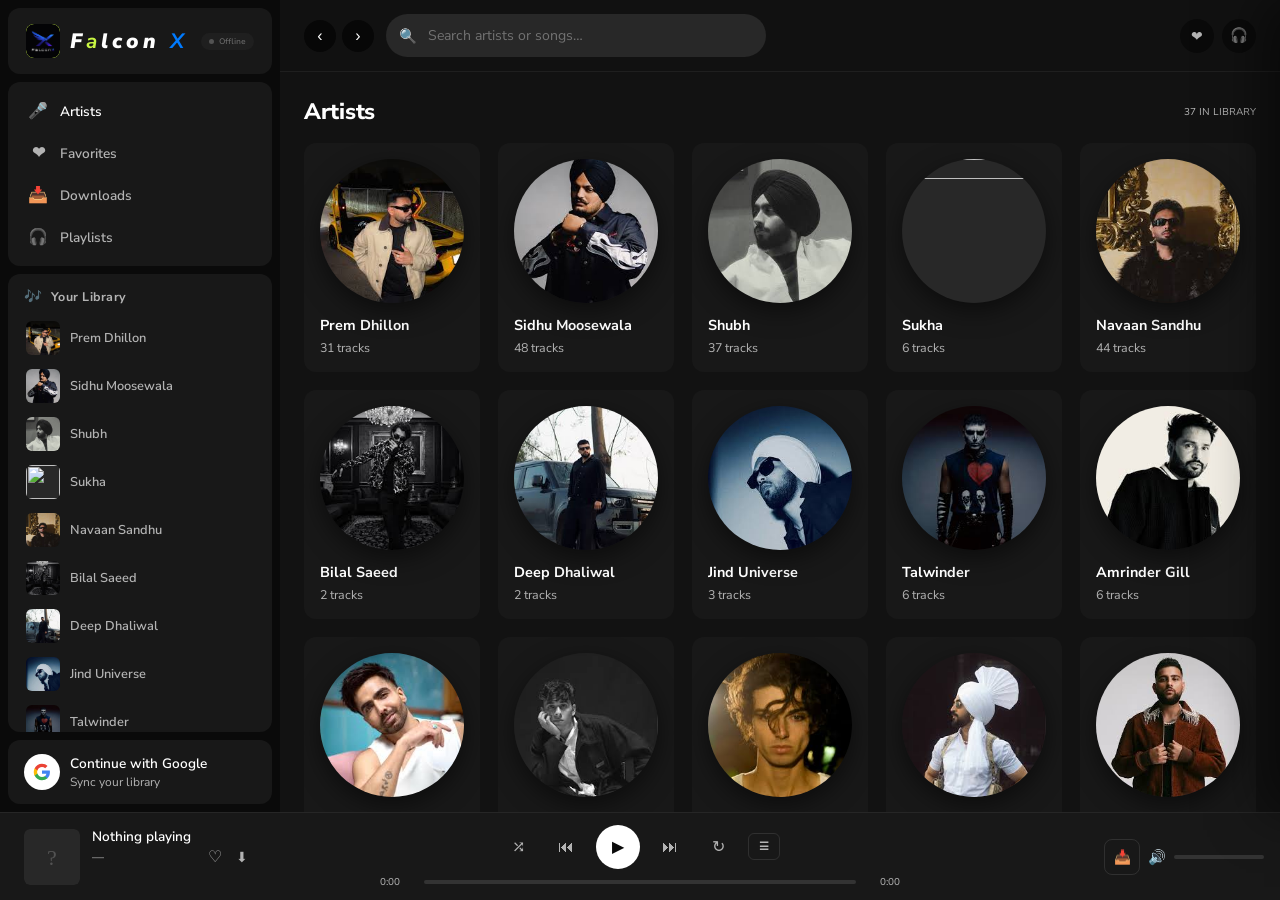
==== index.html @ 6d02468a "updated website" ====
﻿<!DOCTYPE html>
<html lang="en">

<head>
    <meta charset="UTF-8">
    <meta name="viewport" content="width=device-width, initial-scale=1.0, viewport-fit=cover">
    <meta name="theme-color" content="#0a0a0a">
    <meta name="apple-mobile-web-app-capable" content="yes">
    <meta name="apple-mobile-web-app-status-bar-style" content="black-translucent">
    <title>FalconX</title>
    <link rel="icon" type="image/jpeg" href="images/falcon.jpeg">
    <link href="https://fonts.googleapis.com/css2?family=Nunito+Sans:wght@400;500;600;700;800;900&display=swap" rel="stylesheet">
    <style>
        *,
        *::before,
        *::after {
            box-sizing: border-box;
            margin: 0;
            padding: 0;
            -webkit-tap-highlight-color: transparent
        }
        
         :root {
            --bg: #0a0a0a;
            --bg2: #121212;
            --surface: #181818;
            --surface2: #1f1f1f;
            --surface3: #282828;
            --surface4: #333333;
            --accent: #c8f542;
            --accent2: #a8d930;
            --accent3: rgba(200, 245, 66, .08);
            --accent-glow: rgba(200, 245, 66, .2);
            --text: #ffffff;
            --text2: #b3b3b3;
            --muted: #535353;
            --muted2: #727272;
            --border: rgba(255, 255, 255, .06);
            --border2: rgba(255, 255, 255, .1);
            --player-h: 88px;
            --sidebar-w: 280px;
            --radius: 12px;
            --radius-sm: 8px;
            --safe-bottom: env(safe-area-inset-bottom, 0px);
        }
        
        body {
            background: radial-gradient(circle at top, #1a1a1a 0%, #0a0a0a 60%);
        }
        
        html,
        body {
            height: 100%;
            overflow: hidden;
            background: var(--bg)
        }
        
        body {
            font-family: 'Circular Std', 'Circular', 'Spotify Mix', 'Nunito Sans', 'Helvetica Neue', Helvetica, Arial, sans-serif;
            color: var(--text);
            display: grid;
            grid-template-columns: var(--sidebar-w) 1fr;
            grid-template-rows: 1fr var(--player-h);
            height: 100dvh;
            font-weight: 400;
        }
        
        .sidebar {
            grid-row: 1;
            background: var(--bg);
            display: flex;
            flex-direction: column;
            overflow: hidden;
            position: relative;
            z-index: 10;
            gap: 8px;
            padding: 8px;
        }
        
        .sidebar-logo-block {
            background: var(--surface);
            border-radius: var(--radius);
            padding: 16px 18px;
            flex-shrink: 0;
            display: flex;
            align-items: center;
            justify-content: space-between;
        }
        
        .logo {
            display: flex;
            align-items: center;
            gap: 10px;
            font-size: 1.3rem;
            font-weight: 900;
            font-style: italic;
            letter-spacing: 4px;
            color: var(--text);
        }
        
        .logo-icon {
            width: 34px;
            height: 34px;
            border-radius: 8px;
            background: var(--accent);
            display: flex;
            align-items: center;
            justify-content: center;
            overflow: hidden;
            flex-shrink: 0;
        }
        
        .logo-icon img {
            width: 34px;
            height: 34px;
            object-fit: cover;
            border-radius: 8px
        }
        
        .sync-pill {
            display: inline-flex;
            align-items: center;
            gap: 5px;
            font-family: 'Circular Std', 'Circular', 'Spotify Mix', 'Nunito Sans', 'Helvetica Neue', Helvetica, Arial, sans-serif;
            font-size: .5rem;
            color: var(--muted2);
            padding: 3px 8px;
            background: var(--surface2);
            border-radius: 20px;
        }
        
        .sync-dot {
            width: 5px;
            height: 5px;
            border-radius: 50%;
            background: var(--muted)
        }
        
        .sync-dot.synced {
            background: var(--accent);
            box-shadow: 0 0 6px rgba(200, 245, 66, .6)
        }
        
        .sync-dot.syncing {
            background: #f5c842;
            animation: blink .7s infinite
        }
        
        @keyframes blink {
            0%,
            100% {
                opacity: 1
            }
            50% {
                opacity: .3
            }
        }
        
        .sidebar-nav-block {
            background: var(--surface);
            border-radius: var(--radius);
            padding: 8px;
            flex-shrink: 0;
        }
        
        .nav-btn {
            display: flex;
            align-items: center;
            gap: 12px;
            width: 100%;
            padding: 10px 12px;
            border-radius: 8px;
            background: none;
            border: none;
            color: var(--text2);
            font-family: 'Circular Std', 'Circular', 'Spotify Mix', 'Nunito Sans', 'Helvetica Neue', Helvetica, Arial, sans-serif;
            font-size: .85rem;
            font-weight: 600;
            cursor: pointer;
            transition: all .15s;
            text-align: left;
        }
        
        .nav-btn:hover {
            background: var(--surface2);
            color: var(--text)
        }
        
        .nav-btn.active {
            color: var(--text)
        }
        
        .nav-btn.active .nav-icon-wrap {
            color: var(--accent)
        }
        
        .nav-icon-wrap {
            width: 20px;
            display: flex;
            align-items: center;
            justify-content: center;
            font-size: 1rem;
            flex-shrink: 0;
            transition: color .15s;
        }
        
        .sidebar-library-block {
            background: var(--surface);
            border-radius: var(--radius);
            flex: 1;
            overflow: hidden;
            display: flex;
            flex-direction: column;
        }
        
        .library-header {
            display: flex;
            align-items: center;
            justify-content: space-between;
            padding: 12px 16px 8px;
            flex-shrink: 0;
        }
        
        .library-title {
            font-size: .78rem;
            font-weight: 700;
            color: var(--text2);
            letter-spacing: .5px;
            display: flex;
            align-items: center;
            gap: 8px;
        }
        
        .library-title span {
            font-size: .9rem
        }
        
        .artists-list {
            flex: 1;
            overflow-y: auto;
            padding: 0 8px 8px;
            scrollbar-width: thin;
            scrollbar-color: var(--surface3) transparent;
        }
        
        .artists-list::-webkit-scrollbar {
            width: 3px
        }
        
        .artists-list::-webkit-scrollbar-thumb {
            background: var(--surface3);
            border-radius: 3px
        }
        
        .artist-item {
            display: flex;
            align-items: center;
            gap: 10px;
            padding: 7px 10px;
            border-radius: 8px;
            cursor: pointer;
            transition: background .12s;
        }
        
        .artist-item:hover {
            background: var(--surface2)
        }
        
        .artist-item.active {
            background: var(--surface3)
        }
        
        .artist-item img {
            width: 34px;
            height: 34px;
            border-radius: 6px;
            object-fit: cover;
            flex-shrink: 0;
        }
        
        .artist-item-name {
            font-size: .8rem;
            font-weight: 600;
            white-space: nowrap;
            overflow: hidden;
            text-overflow: ellipsis;
            color: var(--text2);
        }
        
        .artist-item.active .artist-item-name {
            color: var(--text)
        }
        
        .sidebar-account-block {
            background: var(--surface);
            border-radius: var(--radius);
            flex-shrink: 0;
            overflow: hidden;
        }
        
        .google-btn {
            display: flex;
            align-items: center;
            gap: 10px;
            width: 100%;
            padding: 14px 16px;
            background: none;
            border: none;
            color: var(--text);
            font-family: 'Circular Std', 'Circular', 'Spotify Mix', 'Nunito Sans', 'Helvetica Neue', Helvetica, Arial, sans-serif;
            font-size: .85rem;
            font-weight: 600;
            cursor: pointer;
            transition: background .15s;
            text-align: left;
        }
        
        .google-btn:hover {
            background: var(--surface2)
        }
        
        .google-btn-icon {
            width: 36px;
            height: 36px;
            background: #fff;
            border-radius: 50%;
            display: flex;
            align-items: center;
            justify-content: center;
            flex-shrink: 0;
        }
        
        .google-btn-icon svg {
            width: 18px;
            height: 18px
        }
        
        .google-btn-text {
            display: flex;
            flex-direction: column;
            gap: 1px
        }
        
        .google-btn-label {
            font-size: .75rem;
            color: var(--text2);
            font-weight: 400
        }
        
        .user-bar {
            display: flex;
            align-items: center;
            gap: 10px;
            padding: 10px 14px;
        }
        
        .user-avatar {
            width: 36px;
            height: 36px;
            border-radius: 50%;
            object-fit: cover;
            border: 2px solid var(--accent);
            flex-shrink: 0;
        }
        
        .user-bar-info {
            flex: 1;
            overflow: hidden
        }
        
        .user-bar-name {
            font-size: .82rem;
            font-weight: 700;
            white-space: nowrap;
            overflow: hidden;
            text-overflow: ellipsis
        }
        
        .user-bar-email {
            font-size: .65rem;
            color: var(--text2);
            white-space: nowrap;
            overflow: hidden;
            text-overflow: ellipsis
        }
        
        .signout-btn {
            background: none;
            border: 1px solid var(--border2);
            color: var(--text2);
            font-family: 'Circular Std', 'Circular', 'Spotify Mix', 'Nunito Sans', 'Helvetica Neue', Helvetica, Arial, sans-serif;
            font-size: .7rem;
            cursor: pointer;
            padding: 5px 10px;
            border-radius: 20px;
            transition: all .2s;
            white-space: nowrap;
            flex-shrink: 0;
        }
        
        .signout-btn:hover {
            color: #ff5555;
            border-color: #ff5555
        }
        
        .main {
            grid-column: 2;
            grid-row: 1;
            overflow-y: auto;
            background: var(--bg2);
            position: relative;
            scrollbar-width: thin;
            scrollbar-color: var(--surface3) transparent;
        }
        
        .main::-webkit-scrollbar {
            width: 4px
        }
        
        .main::-webkit-scrollbar-thumb {
            background: var(--surface3);
            border-radius: 4px
        }
        
        .main-topbar {
            position: sticky;
            top: 0;
            z-index: 10;
            background: rgba(18, 18, 18, .85);
            backdrop-filter: blur(20px);
            -webkit-backdrop-filter: blur(20px);
            padding: 14px 24px;
            display: flex;
            align-items: center;
            gap: 12px;
            border-bottom: 1px solid var(--border);
        }
        
        .nav-arrows {
            display: flex;
            gap: 6px
        }
        
        .nav-arrow-btn {
            width: 32px;
            height: 32px;
            border-radius: 50%;
            background: rgba(0, 0, 0, .6);
            border: none;
            color: var(--text);
            font-size: 1rem;
            cursor: pointer;
            display: flex;
            align-items: center;
            justify-content: center;
            transition: background .15s;
            flex-shrink: 0;
        }
        
        .nav-arrow-btn:hover {
            background: rgba(255, 255, 255, .1)
        }
        
        .search-box {
            position: relative;
            display: flex;
            align-items: center;
            flex: 1;
            max-width: 380px;
        }
        
        .search-icon {
            position: absolute;
            left: 13px;
            color: var(--muted2);
            font-size: .9rem;
            pointer-events: none;
            z-index: 1;
        }
        
        .search-box input {
            width: 100%;
            background: var(--surface3);
            border: 2px solid transparent;
            border-radius: 500px;
            padding: 10px 16px 10px 40px;
            color: var(--text);
            font-family: 'Circular Std', 'Circular', 'Spotify Mix', 'Nunito Sans', 'Helvetica Neue', Helvetica, Arial, sans-serif;
            font-size: .88rem;
            outline: none;
            transition: all .2s;
        }
        
        .search-box input:focus {
            border-color: var(--text);
            background: var(--surface3);
        }
        
        .search-box input::placeholder {
            color: var(--muted2)
        }
        
        .search-clear {
            position: absolute;
            right: 12px;
            background: none;
            border: none;
            color: var(--text2);
            font-size: .8rem;
            cursor: pointer;
            padding: 4px;
            border-radius: 50%;
            display: none;
            align-items: center;
            justify-content: center;
            transition: color .15s;
        }
        
        .search-clear.visible {
            display: flex
        }
        
        .search-clear:hover {
            color: var(--text)
        }
        
        .topbar-actions {
            display: flex;
            align-items: center;
            gap: 8px;
            margin-left: auto
        }
        
        .topbar-icon-btn {
            width: 34px;
            height: 34px;
            border-radius: 50%;
            background: rgba(0, 0, 0, .4);
            border: none;
            color: var(--text2);
            font-size: .9rem;
            cursor: pointer;
            display: flex;
            align-items: center;
            justify-content: center;
            transition: all .15s;
        }
        
        .topbar-icon-btn:hover {
            background: rgba(255, 255, 255, .1);
            color: var(--text)
        }
        
        .section-header {
            display: flex;
            align-items: center;
            justify-content: space-between;
            padding: 24px 24px 16px;
        }
        
        .section-title {
            font-size: 1.4rem;
            font-weight: 800;
            letter-spacing: -.3px;
        }
        
        .section-link {
            font-size: .75rem;
            font-weight: 700;
            color: var(--text2);
            background: none;
            border: none;
            cursor: pointer;
            transition: color .15s;
            letter-spacing: .5px;
            text-transform: uppercase;
        }
        
        .section-link:hover {
            color: var(--text);
            text-decoration: underline
        }
        
        .artists-grid {
            display: grid;
            grid-template-columns: repeat(auto-fill, minmax(160px, 1fr));
            gap: 18px;
            padding: 0 24px 24px;
        }
        
        .artist-card {
            cursor: pointer;
            border-radius: var(--radius);
            overflow: hidden;
            background: var(--surface);
            transition: background .2s;
            position: relative;
            padding: 16px;
        }
        
        .artist-card:hover {
            background: var(--surface3)
        }
        
        .artist-card-img-wrap {
            position: relative;
            margin-bottom: 12px;
        }
        
        .artist-card img {
            width: 100%;
            aspect-ratio: 1;
            object-fit: cover;
            border-radius: 50%;
            display: block;
            box-shadow: 0 8px 24px rgba(0, 0, 0, .5);
        }
        
        .artist-card-name {
            font-size: .9rem;
            font-weight: 700;
            white-space: nowrap;
            overflow: hidden;
            text-overflow: ellipsis;
            margin-bottom: 4px;
        }
        
        .artist-card-count {
            font-size: .78rem;
            color: var(--text2);
        }
        
        .card-play-btn {
            position: absolute;
            bottom: -4px;
            right: 0;
            width: 48px;
            height: 48px;
            background: var(--accent);
            border-radius: 50%;
            display: flex;
            align-items: center;
            justify-content: center;
            font-size: .9rem;
            color: #000;
            border: none;
            cursor: pointer;
            opacity: 0;
            transform: translateY(8px);
            transition: all .25s cubic-bezier(.34, 1.56, .64, 1);
            box-shadow: 0 8px 24px rgba(0, 0, 0, .5);
        }
        
        .artist-card:hover .card-play-btn {
            opacity: 1;
            transform: translateY(0);
        }
        
        .artist-hero {
            position: relative;
            height: 280px;
            overflow: hidden;
            display: flex;
            align-items: flex-end;
            padding: 32px 28px;
        }
        
        .artist-hero-bg {
            position: absolute;
            inset: 0;
            background-size: cover;
            background-position: center 20%;
            filter: blur(0px) brightness(.35);
            transform: scale(1.03);
        }
        
        .artist-hero-overlay {
            position: absolute;
            inset: 0;
            background: linear-gradient(to top, var(--bg2) 0%, rgba(18, 18, 18, .6) 50%, transparent 100%);
        }
        
        .artist-hero-content {
            position: relative;
            z-index: 1;
            display: flex;
            align-items: flex-end;
            gap: 24px;
            width: 100%;
        }
        
        .artist-hero-img {
            width: 120px;
            height: 120px;
            border-radius: 50%;
            object-fit: cover;
            box-shadow: 0 4px 60px rgba(0, 0, 0, .8);
            flex-shrink: 0;
        }
        
        .artist-hero-tag {
            font-size: .7rem;
            font-weight: 700;
            letter-spacing: 2px;
            text-transform: uppercase;
            color: var(--text);
            margin-bottom: 8px;
            opacity: .8;
        }
        
        .artist-hero-name {
            font-size: 3rem;
            font-weight: 900;
            letter-spacing: -1px;
            line-height: 1;
            margin-bottom: 12px;
        }
        
        .artist-hero-actions {
            display: flex;
            gap: 12px;
            align-items: center;
            margin-top: 16px
        }
        
        .songs-section {
            padding: 0 24px 80px
        }
        
        .songs-table-header {
            display: grid;
            grid-template-columns: 40px 1fr auto;
            padding: 0 16px 8px;
            border-bottom: 1px solid var(--border);
            margin-bottom: 4px;
        }
        
        .th {
            font-size: .72rem;
            font-weight: 700;
            letter-spacing: 1.5px;
            text-transform: uppercase;
            color: var(--text2);
        }
        
        .song-row {
            display: grid;
            grid-template-columns: 40px 1fr auto;
            align-items: center;
            padding: 6px 16px;
            border-radius: 6px;
            cursor: pointer;
            transition: background .12s;
            gap: 8px;
        }
        
        .song-row:hover {
            background: rgba(255, 255, 255, .06)
        }
        
        .song-row.playing {
            background: rgba(200, 245, 66, .05)
        }
        
        .song-num {
            font-size: .85rem;
            color: var(--text2);
            text-align: center;
            font-family: 'Circular Std', 'Circular', 'Spotify Mix', 'Nunito Sans', 'Helvetica Neue', Helvetica, Arial, sans-serif;
        }
        
        .song-row.playing .song-num {
            color: var(--accent)
        }
        
        .song-row-info {
            display: flex;
            align-items: center;
            gap: 14px
        }
        
        .song-row-info img {
            width: 44px;
            height: 44px;
            border-radius: 4px;
            object-fit: cover;
            flex-shrink: 0;
        }
        
        .song-row-text h4 {
            font-size: .9rem;
            font-weight: 600
        }
        
        .song-row.playing .song-row-text h4 {
            color: var(--accent)
        }
        
        .song-row-text p {
            font-size: .78rem;
            color: var(--text2);
            margin-top: 2px
        }
        
        .song-actions {
            display: flex;
            align-items: center;
            gap: 4px;
            opacity: 0;
            transition: opacity .15s;
        }
        
        .song-row:hover .song-actions {
            opacity: 1
        }
        
        .like-btn {
            background: none;
            border: none;
            font-size: 1rem;
            cursor: pointer;
            padding: 5px;
            border-radius: 50%;
            transition: transform .2s;
            line-height: 1;
            color: var(--text2);
        }
        
        .like-btn:hover {
            transform: scale(1.2);
            color: var(--text)
        }
        
        .like-btn.liked {
            color: var(--accent)
        }
        
        .dl-btn {
            background: none;
            border: none;
            color: var(--text2);
            width: 32px;
            height: 32px;
            border-radius: 50%;
            display: flex;
            align-items: center;
            justify-content: center;
            cursor: pointer;
            font-size: .8rem;
            transition: all .2s;
        }
        
        .dl-btn:hover {
            color: var(--text);
            background: rgba(255, 255, 255, .1)
        }
        
        .dl-btn.downloaded {
            color: var(--accent)
        }
        
        .queue-btn {
            background: none;
            border: none;
            color: var(--text2);
            width: 32px;
            height: 32px;
            border-radius: 50%;
            display: flex;
            align-items: center;
            justify-content: center;
            cursor: pointer;
            font-size: .8rem;
            transition: all .2s;
        }
        
        .queue-btn:hover {
            color: var(--text);
            background: rgba(255, 255, 255, .1)
        }
        
        .eq-bars {
            display: flex;
            align-items: flex-end;
            gap: 2px;
            height: 14px;
            width: 16px;
            margin: 0 auto
        }
        
        .eq-bar {
            width: 3px;
            background: var(--accent);
            border-radius: 2px;
            animation: eq .6s ease-in-out infinite alternate
        }
        
        .eq-bar:nth-child(1) {
            animation-delay: 0s
        }
        
        .eq-bar:nth-child(2) {
            animation-delay: .15s
        }
        
        .eq-bar:nth-child(3) {
            animation-delay: .3s
        }
        
        @keyframes eq {
            from {
                height: 3px
            }
            to {
                height: 13px
            }
        }
        
        .player {
            grid-column: 1/-1;
            grid-row: 2;
            background: var(--surface);
            border-top: 1px solid var(--border);
            display: grid;
            grid-template-columns: var(--sidebar-w) 1fr 280px;
            align-items: center;
            padding: 0 16px;
            position: relative;
            z-index: 20;
        }
        
        .player-song {
            display: flex;
            align-items: center;
            gap: 12px;
            padding: 0 8px;
            overflow: hidden;
        }
        
        .player-poster {
            width: 56px;
            height: 56px;
            border-radius: 6px;
            object-fit: cover;
            flex-shrink: 0;
            cursor: pointer;
            transition: transform .2s;
        }
        
        .player-poster:hover {
            transform: scale(1.05)
        }
        
        .player-song-title {
            font-size: .85rem;
            font-weight: 600;
            white-space: nowrap;
            overflow: hidden;
            text-overflow: ellipsis;
            max-width: 130px;
        }
        
        .player-song-artist {
            font-size: .75rem;
            color: var(--text2);
            margin-top: 3px;
        }
        
        .player-song-meta {
            display: flex;
            align-items: center;
            gap: 5px;
            margin-top: 3px
        }
        
        .offline-badge {
            display: inline-flex;
            align-items: center;
            gap: 3px;
            font-size: .55rem;
            color: var(--accent);
            background: var(--accent3);
            border: 1px solid rgba(200, 245, 66, .18);
            padding: 2px 7px;
            border-radius: 20px;
            opacity: 0;
            transition: opacity .3s;
        }
        
        .offline-badge.visible {
            opacity: 1
        }
        
        .player-like {
            background: none;
            border: none;
            font-size: 1rem;
            cursor: pointer;
            padding: 5px;
            flex-shrink: 0;
            transition: transform .2s;
            color: var(--text2);
        }
        
        .player-like:hover {
            transform: scale(1.15);
            color: var(--text)
        }
        
        .player-like.liked {
            color: var(--accent)
        }
        
        .player-dl-btn {
            background: none;
            border: none;
            font-size: .85rem;
            cursor: pointer;
            padding: 5px;
            flex-shrink: 0;
            color: var(--text2);
            transition: color .2s;
        }
        
        .player-dl-btn:hover {
            color: var(--text)
        }
        
        .player-dl-btn.downloaded {
            color: var(--accent)
        }
        
        .player-center {
            display: flex;
            flex-direction: column;
            align-items: center;
            gap: 6px;
        }
        
        .player-controls {
            display: flex;
            align-items: center;
            gap: 12px
        }
        
        .ctrl-btn {
            background: none;
            border: none;
            color: var(--text2);
            font-size: 1rem;
            cursor: pointer;
            padding: 6px;
            border-radius: 50%;
            width: 36px;
            height: 36px;
            display: flex;
            align-items: center;
            justify-content: center;
            transition: all .15s;
        }
        
        .ctrl-btn:hover {
            color: var(--text)
        }
        
        .ctrl-btn.on {
            color: var(--accent)
        }
        
        .play-btn {
            width: 44px;
            height: 44px;
            background: var(--text);
            color: var(--bg);
            border: none;
            border-radius: 50%;
            display: flex;
            align-items: center;
            justify-content: center;
            font-size: 1rem;
            cursor: pointer;
            transition: all .2s;
            flex-shrink: 0;
        }
        
        .play-btn:hover {
            transform: scale(1.08);
            background: var(--accent)
        }
        
        .play-btn:active {
            transform: scale(.96)
        }
        
        .player-progress {
            display: flex;
            align-items: center;
            gap: 10px;
            width: 100%;
            max-width: 520px;
        }
        
        .time-label {
            font-family: 'Circular Std', 'Circular', 'Spotify Mix', 'Nunito Sans', 'Helvetica Neue', Helvetica, Arial, sans-serif;
            font-size: .62rem;
            color: var(--text2);
            min-width: 34px;
        }
        
        .time-label:last-child {
            text-align: right
        }
        
        .progress-track {
            flex: 1;
            height: 4px;
            background: var(--surface4);
            border-radius: 10px;
            cursor: pointer;
            position: relative;
            transition: height .15s;
        }
        
        .progress-track:hover {
            height: 6px
        }
        
        .progress-fill {
            height: 100%;
            background: var(--text);
            border-radius: 10px;
            width: 0%;
            transition: width .25s, background .2s;
            position: relative;
        }
        
        .progress-track:hover .progress-fill {
            background: var(--accent)
        }
        
        .progress-fill::after {
            content: '';
            position: absolute;
            right: -6px;
            top: 50%;
            transform: translateY(-50%);
            width: 12px;
            height: 12px;
            background: var(--text);
            border-radius: 50%;
            opacity: 0;
            transition: opacity .15s;
        }
        
        .progress-track:hover .progress-fill::after {
            opacity: 1
        }
        
        .player-right {
            display: flex;
            align-items: center;
            justify-content: flex-end;
            gap: 8px;
        }
        
        .volume-wrap {
            display: flex;
            align-items: center;
            gap: 8px
        }
        
        .vol-icon {
            color: var(--text2);
            font-size: .9rem;
            cursor: pointer;
            transition: color .15s
        }
        
        .vol-icon:hover {
            color: var(--text)
        }
        
        input[type=range] {
            -webkit-appearance: none;
            appearance: none;
            background: var(--surface4);
            height: 4px;
            border-radius: 4px;
            outline: none;
            cursor: pointer;
            transition: height .15s;
        }
        
        input[type=range]::-webkit-slider-thumb {
            -webkit-appearance: none;
            width: 12px;
            height: 12px;
            background: var(--text);
            border-radius: 50%;
            cursor: pointer;
            opacity: 0;
            transition: opacity .15s;
        }
        
        input[type=range]:hover {
            height: 6px
        }
        
        input[type=range]:hover::-webkit-slider-thumb {
            opacity: 1
        }
        
        #volumeSlider {
            width: 90px
        }
        
        .queue-btn-player {
            background: none;
            border: 1px solid var(--border2);
            color: var(--text2);
            font-size: .7rem;
            cursor: pointer;
            padding: 5px 10px;
            border-radius: 6px;
            font-family: 'Circular Std', 'Circular', 'Spotify Mix', 'Nunito Sans', 'Helvetica Neue', Helvetica, Arial, sans-serif;
            font-weight: 600;
            transition: all .2s;
        }
        
        .queue-btn-player:hover {
            border-color: var(--text);
            color: var(--text)
        }
        
        .queue-btn-player.active {
            border-color: var(--accent);
            color: var(--accent)
        }
        
        .dl-queue-btn {
            background: none;
            border: 1px solid var(--border2);
            color: var(--text2);
            width: 36px;
            height: 36px;
            border-radius: 8px;
            display: flex;
            align-items: center;
            justify-content: center;
            cursor: pointer;
            font-size: .85rem;
            transition: all .2s;
            position: relative;
        }
        
        .dl-queue-btn:hover {
            border-color: var(--text);
            color: var(--text)
        }
        
        .dl-queue-badge {
            position: absolute;
            top: -5px;
            right: -5px;
            background: var(--accent);
            color: #000;
            border-radius: 50%;
            width: 16px;
            height: 16px;
            display: flex;
            align-items: center;
            justify-content: center;
            font-size: .55rem;
            font-weight: 700;
        }
        
        .dl-queue-badge.hidden {
            display: none
        }
        
        .download-panel {
            position: fixed;
            bottom: calc(var(--player-h) + 12px);
            right: 16px;
            width: 340px;
            background: var(--surface2);
            border: 1px solid var(--border2);
            border-radius: var(--radius);
            box-shadow: 0 16px 48px rgba(0, 0, 0, .7);
            display: flex;
            flex-direction: column;
            z-index: 600;
            transform: translateY(10px);
            opacity: 0;
            visibility: hidden;
            pointer-events: none;
            transition: transform .28s cubic-bezier(.34, 1.56, .64, 1), opacity .25s, visibility .25s;
            max-height: 400px;
        }
        
        .download-panel.open {
            transform: translateY(0);
            opacity: 1;
            visibility: visible;
            pointer-events: auto
        }
        
        .dp-header {
            padding: 14px 16px 10px;
            border-bottom: 1px solid var(--border);
            display: flex;
            align-items: center;
            justify-content: space-between;
            flex-shrink: 0;
        }
        
        .dp-title {
            font-size: .9rem;
            font-weight: 700
        }
        
        .dp-close {
            background: none;
            border: none;
            color: var(--text2);
            font-size: 1.1rem;
            cursor: pointer;
            padding: 2px 6px;
            border-radius: 4px;
            transition: color .2s;
        }
        
        .dp-close:hover {
            color: var(--text)
        }
        
        .dp-stats {
            display: flex;
            gap: 12px;
            padding: 8px 14px;
            background: var(--surface);
            border-bottom: 1px solid var(--border);
            font-size: .74rem;
            flex-shrink: 0;
        }
        
        .dp-stat {
            display: flex;
            align-items: center;
            gap: 5px
        }
        
        .dp-badge {
            background: rgba(200, 245, 66, .1);
            color: var(--accent);
            padding: 1px 7px;
            border-radius: 4px;
            font-weight: 700;
            font-family: 'Circular Std', 'Circular', 'Spotify Mix', 'Nunito Sans', 'Helvetica Neue', Helvetica, Arial, sans-serif;
            font-size: .62rem;
        }
        
        .dp-badge.active {
            background: rgba(245, 200, 66, .1);
            color: #f5c842
        }
        
        .dp-badge.done {
            background: rgba(100, 200, 100, .1);
            color: #6ac46a
        }
        
        .dp-items {
            flex: 1;
            overflow-y: auto;
            padding: 6px;
            scrollbar-width: thin;
            scrollbar-color: var(--surface3) transparent
        }
        
        .dp-items::-webkit-scrollbar {
            width: 3px
        }
        
        .dp-items::-webkit-scrollbar-thumb {
            background: var(--surface3)
        }
        
        .dp-item {
            display: flex;
            align-items: center;
            gap: 10px;
            padding: 10px;
            background: var(--surface);
            border-radius: 8px;
            margin-bottom: 6px;
            border: 1px solid transparent;
            transition: border-color .2s;
        }
        
        .dp-item.active {
            background: rgba(200, 245, 66, .04);
            border-color: rgba(200, 245, 66, .12)
        }
        
        .dp-item.done {
            opacity: .65
        }
        
        .dp-item.error {
            background: rgba(255, 80, 80, .04);
            border-color: rgba(255, 80, 80, .12)
        }
        
        .dp-item img {
            width: 40px;
            height: 40px;
            border-radius: 6px;
            object-fit: cover;
            flex-shrink: 0
        }
        
        .dp-item-info {
            flex: 1;
            min-width: 0
        }
        
        .dp-item-title {
            font-size: .8rem;
            font-weight: 600;
            white-space: nowrap;
            overflow: hidden;
            text-overflow: ellipsis;
            margin-bottom: 3px
        }
        
        .dp-item-status {
            display: flex;
            align-items: center;
            gap: 5px;
            font-size: .62rem;
            font-family: 'Circular Std', 'Circular', 'Spotify Mix', 'Nunito Sans', 'Helvetica Neue', Helvetica, Arial, sans-serif;
            color: var(--text2);
            text-transform: uppercase;
            letter-spacing: .5px
        }
        
        .dp-dot {
            width: 5px;
            height: 5px;
            border-radius: 50%;
            background: var(--muted);
            flex-shrink: 0
        }
        
        .dp-item.active .dp-dot {
            background: #f5c842;
            animation: blink .7s infinite
        }
        
        .dp-item.done .dp-dot {
            background: var(--accent)
        }
        
        .dp-item.error .dp-dot {
            background: #ff6464
        }
        
        .dp-progress {
            width: 100%;
            height: 2px;
            background: var(--surface3);
            border-radius: 2px;
            overflow: hidden;
            margin-top: 5px
        }
        
        .dp-progress-bar {
            height: 100%;
            background: var(--accent);
            width: 0%;
            transition: width .3s ease
        }
        
        .dp-item-del {
            width: 26px;
            height: 26px;
            background: rgba(255, 255, 255, .03);
            border: 1px solid transparent;
            color: var(--text2);
            font-size: .8rem;
            cursor: pointer;
            padding: 0;
            border-radius: 6px;
            flex-shrink: 0;
            display: inline-flex;
            align-items: center;
            justify-content: center;
            transition: background .2s, border-color .2s, color .2s
        }
        
        .dp-item-del:hover {
            background: rgba(255, 85, 85, .14);
            border-color: rgba(255, 85, 85, .4);
            color: #ff8e8e
        }
        
        .dp-empty {
            display: flex;
            flex-direction: column;
            align-items: center;
            padding: 28px 16px;
            color: var(--text2);
            text-align: center;
            font-size: .8rem;
            gap: 8px
        }
        
        .dp-actions {
            padding: 10px 12px;
            border-top: 1px solid var(--border);
            display: flex;
            gap: 7px;
            flex-shrink: 0
        }
        
        .dp-action-btn {
            flex: 1;
            display: inline-flex;
            align-items: center;
            justify-content: center;
            gap: 6px;
            padding: 8px 12px;
            background: linear-gradient(180deg, rgba(255, 255, 255, .08), rgba(255, 255, 255, .02));
            border: 1px solid rgba(255, 255, 255, .16);
            border-radius: 8px;
            color: var(--text);
            font-size: .74rem;
            cursor: pointer;
            transition: transform .16s ease, background .2s ease, border-color .2s ease, color .2s ease, box-shadow .2s ease;
            font-weight: 700;
            letter-spacing: .2px;
            font-family: 'Circular Std', 'Circular', 'Spotify Mix', 'Nunito Sans', 'Helvetica Neue', Helvetica, Arial, sans-serif
        }
        
        .dp-action-btn:hover {
            background: linear-gradient(180deg, rgba(255, 255, 255, .14), rgba(255, 255, 255, .04));
            border-color: rgba(255, 255, 255, .28);
            box-shadow: 0 10px 18px rgba(0, 0, 0, .3);
            transform: translateY(-1px)
        }
        
        .dp-action-btn:active {
            transform: translateY(0);
            box-shadow: none
        }
        
        .dp-action-btn.danger {
            background: rgba(255, 85, 85, .08);
            border-color: rgba(255, 85, 85, .34);
            color: #ffb0b0
        }
        
        .dp-action-btn.danger:hover {
            background: rgba(255, 80, 80, .16);
            border-color: #ff5555;
            color: #ffd0d0
        }
        
        .queue-panel {
            position: fixed;
            right: 0;
            top: 0;
            bottom: var(--player-h);
            width: 320px;
            background: var(--surface2);
            border-left: 1px solid var(--border);
            z-index: 500;
            display: flex;
            flex-direction: column;
            transform: translateX(100%);
            transition: transform .3s cubic-bezier(.4, 0, .2, 1);
            box-shadow: -16px 0 50px rgba(0, 0, 0, .5);
        }
        
        .queue-panel.open {
            transform: translateX(0)
        }
        
        .qp-header {
            padding: 18px 18px 14px;
            border-bottom: 1px solid var(--border);
            display: flex;
            align-items: center;
            justify-content: space-between;
            flex-shrink: 0;
        }
        
        .qp-title {
            font-size: 1rem;
            font-weight: 700
        }
        
        .qp-close {
            background: none;
            border: none;
            color: var(--text2);
            font-size: 1.1rem;
            cursor: pointer;
            padding: 5px 8px;
            border-radius: 6px;
            transition: all .2s;
        }
        
        .qp-close:hover {
            color: var(--text);
            background: var(--surface3)
        }
        
        .qp-body {
            flex: 1;
            overflow-y: auto;
            padding: 8px 0;
            scrollbar-width: thin;
            scrollbar-color: var(--surface3) transparent
        }
        
        .qp-section {
            font-size: .72rem;
            font-weight: 700;
            letter-spacing: 1.5px;
            text-transform: uppercase;
            color: var(--text2);
            padding: 8px 16px 6px;
        }
        
        .qp-item {
            display: flex;
            align-items: center;
            gap: 10px;
            padding: 8px 14px;
            cursor: pointer;
            transition: background .12s;
        }
        
        .qp-item:hover {
            background: rgba(255, 255, 255, .06)
        }
        
        .qp-item img {
            width: 40px;
            height: 40px;
            border-radius: 4px;
            object-fit: cover;
            flex-shrink: 0
        }
        
        .qp-item-info {
            flex: 1;
            overflow: hidden
        }
        
        .qp-item-title {
            font-size: .82rem;
            font-weight: 600;
            white-space: nowrap;
            overflow: hidden;
            text-overflow: ellipsis
        }
        
        .qp-item-artist {
            font-size: .7rem;
            color: var(--text2);
            margin-top: 2px
        }
        
        .qp-item-rm {
            background: none;
            border: none;
            color: var(--muted);
            font-size: .75rem;
            cursor: pointer;
            padding: 3px;
            border-radius: 4px;
            opacity: 0;
            transition: all .2s;
            flex-shrink: 0
        }
        
        .qp-item:hover .qp-item-rm {
            opacity: 1
        }
        
        .qp-item-rm:hover {
            color: #ff5555
        }
        
        .playlists-wrap {
            padding: 0 24px 80px
        }
        
        .playlist-grid {
            display: grid;
            grid-template-columns: repeat(auto-fill, minmax(175px, 1fr));
            gap: 16px;
            margin-top: 16px;
        }
        
        .playlist-card {
            background: var(--surface);
            border-radius: var(--radius);
            overflow: hidden;
            cursor: pointer;
            transition: background .2s;
            position: relative;
            padding: 16px;
        }
        
        .playlist-card:hover {
            background: var(--surface3)
        }
        
        .playlist-card-cover {
            display: grid;
            grid-template-columns: 1fr 1fr;
            grid-template-rows: 1fr 1fr;
            aspect-ratio: 1;
            background: var(--surface2);
            border-radius: 8px;
            overflow: hidden;
            margin-bottom: 12px;
        }
        
        .playlist-card-cover img {
            width: 100%;
            height: 100%;
            object-fit: cover;
            display: block
        }
        
        .playlist-card-cover .cover-ph {
            width: 100%;
            height: 100%;
            display: flex;
            align-items: center;
            justify-content: center;
            font-size: 1.3rem;
            background: var(--surface3);
            color: var(--muted);
        }
        
        .playlist-card-name {
            font-size: .88rem;
            font-weight: 700;
            white-space: nowrap;
            overflow: hidden;
            text-overflow: ellipsis
        }
        
        .playlist-card-count {
            font-size: .78rem;
            color: var(--text2);
            margin-top: 4px
        }
        
        .playlist-card-play {
            position: absolute;
            bottom: 62px;
            right: 16px;
            width: 44px;
            height: 44px;
            background: var(--accent);
            color: #000;
            border: none;
            border-radius: 50%;
            display: flex;
            align-items: center;
            justify-content: center;
            font-size: .85rem;
            cursor: pointer;
            opacity: 0;
            transform: translateY(5px);
            transition: all .2s;
            box-shadow: 0 6px 20px rgba(0, 0, 0, .4);
        }
        
        .playlist-card:hover .playlist-card-play {
            opacity: 1;
            transform: translateY(0)
        }
        
        .playlist-card-del {
            position: absolute;
            top: 12px;
            right: 12px;
            background: rgba(0, 0, 0, .5);
            border: none;
            color: var(--text2);
            width: 26px;
            height: 26px;
            border-radius: 50%;
            display: flex;
            align-items: center;
            justify-content: center;
            font-size: .65rem;
            cursor: pointer;
            opacity: 0;
            transition: all .2s;
        }
        
        .playlist-card:hover .playlist-card-del {
            opacity: 1
        }
        
        .playlist-card-del:hover {
            color: #ff5555;
            background: rgba(255, 85, 85, .15)
        }
        
        .create-playlist-btn {
            display: flex;
            align-items: center;
            gap: 12px;
            padding: 14px 16px;
            background: var(--surface);
            border: 2px dashed var(--border2);
            border-radius: var(--radius);
            cursor: pointer;
            color: var(--text2);
            font-family: 'Circular Std', 'Circular', 'Spotify Mix', 'Nunito Sans', 'Helvetica Neue', Helvetica, Arial, sans-serif;
            font-size: .85rem;
            font-weight: 600;
            transition: all .2s;
            width: 100%;
            margin-bottom: 16px;
        }
        
        .create-playlist-btn:hover {
            border-color: var(--text);
            color: var(--text);
            background: var(--surface2)
        }
        
        .create-playlist-icon {
            width: 40px;
            height: 40px;
            background: var(--surface3);
            border-radius: 8px;
            display: flex;
            align-items: center;
            justify-content: center;
            font-size: 1.2rem;
            flex-shrink: 0;
        }
        
        .playlist-page-header {
            position: relative;
            background: linear-gradient(180deg, rgba(200, 245, 66, .12) 0%, transparent 100%);
            padding: 48px 28px 28px;
            display: flex;
            gap: 28px;
            align-items: flex-end;
            border-bottom: 1px solid var(--border);
            min-height: 260px;
        }
        
        .playlist-cover-collage {
            width: 140px;
            height: 140px;
            flex-shrink: 0;
            display: grid;
            grid-template-columns: 1fr 1fr;
            grid-template-rows: 1fr 1fr;
            gap: 2px;
            border-radius: 12px;
            overflow: hidden;
            box-shadow: 0 8px 32px rgba(0, 0, 0, .6);
            background: var(--surface2);
        }
        
        .playlist-cover-collage img {
            width: 100%;
            height: 100%;
            object-fit: cover;
            display: block
        }
        
        .playlist-cover-collage .cover-ph {
            width: 100%;
            height: 100%;
            display: flex;
            align-items: center;
            justify-content: center;
            font-size: 2rem;
            color: var(--muted)
        }
        
        .playlist-page-info {
            flex: 1;
            position: relative;
            z-index: 2
        }
        
        .playlist-type-label {
            font-size: .72rem;
            font-weight: 700;
            letter-spacing: 2px;
            text-transform: uppercase;
            color: var(--text2);
            margin-bottom: 8px
        }
        
        .playlist-page-title {
            font-size: 2.8rem;
            font-weight: 900;
            letter-spacing: -1px;
            line-height: 1.1;
            margin-bottom: 10px
        }
        
        .playlist-page-stats {
            font-size: .8rem;
            color: var(--text2);
            margin-bottom: 18px
        }
        
        .playlist-page-actions {
            display: flex;
            gap: 12px;
            align-items: center
        }
        
        .playlist-sort-row {
            display: flex;
            justify-content: flex-end;
            padding: 12px 24px 0;
        }
        
        .playlist-sort-trigger {
            display: inline-flex;
            align-items: center;
            gap: 8px;
            background: rgba(255, 255, 255, .05);
            border: 1px solid rgba(255, 255, 255, .14);
            color: var(--text);
            border-radius: 999px;
            padding: 8px 12px;
            font-family: 'Circular Std', 'Circular', 'Spotify Mix', 'Nunito Sans', 'Helvetica Neue', Helvetica, Arial, sans-serif;
            font-size: .76rem;
            font-weight: 700;
            letter-spacing: .2px;
            cursor: pointer;
            transition: all .18s ease;
        }
        
        .playlist-sort-trigger:hover {
            border-color: rgba(255, 255, 255, .3);
            background: rgba(255, 255, 255, .08);
        }
        
        .playlist-sort-trigger:active {
            transform: scale(.98);
        }
        
        .sort-pill-icon {
            font-size: .9rem;
            opacity: .85;
        }
        
        .sort-chevron {
            font-size: .66rem;
            opacity: .8;
            transform: translateY(1px);
        }
        
        .playlist-sort-sheet {
            position: fixed;
            inset: 0;
            background: rgba(0, 0, 0, .52);
            opacity: 0;
            visibility: hidden;
            pointer-events: none;
            transition: opacity .2s ease, visibility .2s ease;
            z-index: 120;
            display: flex;
            align-items: flex-end;
            justify-content: center;
        }
        
        .playlist-sort-sheet.open {
            opacity: 1;
            visibility: visible;
            pointer-events: auto;
        }
        
        .playlist-sort-sheet-card {
            width: min(560px, calc(100% - 20px));
            background: linear-gradient(180deg, rgba(34, 34, 34, .98), rgba(22, 22, 22, .98));
            border: 1px solid rgba(255, 255, 255, .12);
            border-radius: 18px 18px 0 0;
            padding: 16px 14px calc(16px + env(safe-area-inset-bottom, 0px));
            transform: translateY(20px);
            transition: transform .22s cubic-bezier(.22, 1, .36, 1);
            box-shadow: 0 -18px 40px rgba(0, 0, 0, .45);
            backdrop-filter: blur(18px);
            -webkit-backdrop-filter: blur(18px);
        }
        
        .playlist-sort-sheet.open .playlist-sort-sheet-card {
            transform: translateY(0);
        }
        
        .playlist-sort-sheet-title {
            font-size: .76rem;
            font-weight: 800;
            letter-spacing: 1.4px;
            text-transform: uppercase;
            color: var(--text2);
            margin: 0 8px 10px;
        }
        
        .playlist-sort-option {
            width: 100%;
            border: 1px solid transparent;
            background: transparent;
            color: var(--text);
            border-radius: 12px;
            padding: 12px 13px;
            text-align: left;
            font-family: 'Circular Std', 'Circular', 'Spotify Mix', 'Nunito Sans', 'Helvetica Neue', Helvetica, Arial, sans-serif;
            font-size: .86rem;
            font-weight: 600;
            letter-spacing: .1px;
            cursor: pointer;
            transition: background .16s ease, border-color .16s ease, color .16s ease, transform .16s ease;
        }
        
        .playlist-sort-option:hover {
            background: rgba(255, 255, 255, .07);
            border-color: rgba(255, 255, 255, .15);
        }
        
        .playlist-sort-option:active {
            transform: scale(.99);
        }
        
        .playlist-sort-option.active {
            color: var(--accent);
            background: rgba(200, 245, 66, .1);
            border-color: rgba(200, 245, 66, .28);
            box-shadow: inset 0 0 0 1px rgba(200, 245, 66, .14);
        }
        
        .playlist-sort-close {
            margin-top: 8px;
            width: 100%;
            border: 1px solid rgba(255, 255, 255, .12);
            background: rgba(255, 255, 255, .04);
            color: var(--text);
            border-radius: 12px;
            padding: 11px 12px;
            font-family: 'Circular Std', 'Circular', 'Spotify Mix', 'Nunito Sans', 'Helvetica Neue', Helvetica, Arial, sans-serif;
            font-size: .82rem;
            font-weight: 700;
            letter-spacing: .2px;
            cursor: pointer;
            transition: background .16s ease, border-color .16s ease;
        }
        
        .playlist-sort-close:hover {
            background: rgba(255, 255, 255, .08);
            border-color: rgba(255, 255, 255, .2);
        }
        
        .playlist-play-btn {
            width: 56px;
            height: 56px;
            background: var(--accent);
            color: #000;
            border: none;
            border-radius: 50%;
            display: flex;
            align-items: center;
            justify-content: center;
            font-size: 1.3rem;
            cursor: pointer;
            transition: all .2s;
            flex-shrink: 0;
        }
        
        .playlist-play-btn:hover {
            transform: scale(1.06);
            background: var(--accent2)
        }
        
        .playlist-shuffle-btn {
            padding: 10px 24px;
            background: transparent;
            border: 2px solid rgba(255, 255, 255, .3);
            border-radius: 500px;
            color: var(--text);
            font-family: 'Circular Std', 'Circular', 'Spotify Mix', 'Nunito Sans', 'Helvetica Neue', Helvetica, Arial, sans-serif;
            font-size: .82rem;
            font-weight: 700;
            cursor: pointer;
            transition: all .2s;
        }
        
        .playlist-shuffle-btn:hover {
            border-color: var(--text)
        }
        
        .playlist-song-list {
            padding: 20px 24px 80px
        }
        
        .playlist-song-header {
            display: grid;
            grid-template-columns: 40px 1fr auto;
            padding: 0 14px 10px;
            border-bottom: 1px solid var(--border);
            margin-bottom: 4px;
            font-size: .72rem;
            font-weight: 700;
            letter-spacing: 1.5px;
            text-transform: uppercase;
            color: var(--text2);
        }
        
        .playlist-song-row {
            display: grid;
            grid-template-columns: 40px 1fr auto;
            align-items: center;
            padding: 6px 14px;
            border-radius: 6px;
            cursor: pointer;
            transition: background .12s;
            border: 1px solid transparent;
        }
        
        .playlist-song-row:hover {
            background: rgba(255, 255, 255, .06)
        }
        
        .playlist-song-row.playing {
            background: rgba(200, 245, 66, .08);
            border-color: rgba(200, 245, 66, .25);
            box-shadow: 0 0 0 1px rgba(200, 245, 66, .1), 0 10px 26px rgba(200, 245, 66, .08);
        }
        
        .ps-num {
            font-family: 'Circular Std', 'Circular', 'Spotify Mix', 'Nunito Sans', 'Helvetica Neue', Helvetica, Arial, sans-serif;
            font-size: .8rem;
            color: var(--text2);
            text-align: center
        }
        
        .playlist-song-row.playing .ps-num {
            color: var(--accent)
        }
        
        .ps-info {
            display: flex;
            align-items: center;
            gap: 12px;
            overflow: hidden
        }
        
        .ps-info img {
            width: 42px;
            height: 42px;
            border-radius: 4px;
            object-fit: cover;
            flex-shrink: 0
        }
        
        .ps-text h4 {
            font-size: .88rem;
            font-weight: 600;
            white-space: nowrap;
            overflow: hidden;
            text-overflow: ellipsis
        }
        
        .playlist-song-row.playing .ps-text h4 {
            color: var(--accent)
        }
        
        .ps-text p {
            font-size: .74rem;
            color: var(--text2);
            margin-top: 2px
        }
        
        .ps-actions {
            display: flex;
            align-items: center;
            gap: 4px;
            opacity: 0;
            transition: opacity .15s
        }
        
        .playlist-song-row:hover .ps-actions {
            opacity: 1
        }
        
        .playlist-song-row .ps-actions {
            pointer-events: auto;
        }
        
        .ps-icon-btn {
            background: none;
            border: 1px solid rgba(255, 255, 255, .14);
            color: var(--text2);
            width: 30px;
            height: 30px;
            border-radius: 50%;
            display: inline-flex;
            align-items: center;
            justify-content: center;
            cursor: pointer;
            font-size: .8rem;
            line-height: 1;
            transition: color .18s ease, border-color .18s ease, background .18s ease, transform .18s ease;
        }
        
        .ps-icon-btn:hover {
            color: var(--text);
            border-color: rgba(255, 255, 255, .28);
            background: rgba(255, 255, 255, .07);
        }
        
        .ps-icon-btn:active {
            transform: scale(.95);
        }
        
        .ps-icon-btn.liked,
        .ps-icon-btn.downloaded {
            color: var(--accent);
            border-color: rgba(200, 245, 66, .34);
            background: rgba(200, 245, 66, .1);
            box-shadow: 0 0 12px rgba(200, 245, 66, .15);
        }
        
        @media (min-width: 769px) {
            .playlist-song-row .ps-actions .ps-icon-btn {
                display: none;
            }
        }
        
        .ps-remove {
            background: none;
            border: none;
            color: var(--text2);
            font-size: .8rem;
            cursor: pointer;
            padding: 4px 7px;
            border-radius: 4px;
            transition: color .2s
        }
        
        .ps-remove:hover {
            color: #ff5555
        }
        
        .continue-strip {
            padding: 16px 24px;
            border-bottom: 1px solid var(--border)
        }
        
        .continue-label {
            font-size: .72rem;
            font-weight: 700;
            letter-spacing: 1.5px;
            text-transform: uppercase;
            color: var(--text2);
            margin-bottom: 14px;
        }
        
        .continue-scroll {
            display: flex;
            gap: 10px;
            overflow-x: auto;
            scroll-behavior: smooth;
            scrollbar-width: thin;
            scrollbar-color: var(--surface3) transparent;
            padding-bottom: 6px;
        }
        
        .continue-scroll::-webkit-scrollbar {
            height: 3px
        }
        
        .continue-scroll::-webkit-scrollbar-thumb {
            background: var(--surface3);
            border-radius: 2px
        }
        
        .continue-card {
            flex-shrink: 0;
            width: 130px;
            cursor: pointer;
            border-radius: 8px;
            overflow: hidden;
            background: var(--surface);
            transition: background .2s;
            display: flex;
            flex-direction: column;
        }
        
        .continue-card:hover {
            background: var(--surface3)
        }
        
        .continue-card img {
            width: 100%;
            height: 74px;
            object-fit: cover;
            background: var(--surface3)
        }
        
        .continue-card-info {
            padding: 8px;
            display: flex;
            flex-direction: column;
            gap: 3px;
            flex: 1
        }
        
        .continue-card-title {
            font-size: .72rem;
            font-weight: 700;
            white-space: nowrap;
            overflow: hidden;
            text-overflow: ellipsis
        }
        
        .continue-card-artist {
            font-size: .62rem;
            color: var(--text2);
            white-space: nowrap;
            overflow: hidden;
            text-overflow: ellipsis
        }
        
        .btn {
            padding: 8px 20px;
            border-radius: 500px;
            border: none;
            font-family: 'Circular Std', 'Circular', 'Spotify Mix', 'Nunito Sans', 'Helvetica Neue', Helvetica, Arial, sans-serif;
            font-size: .82rem;
            font-weight: 700;
            cursor: pointer;
            transition: all .2s;
        }
        
        .btn-outline {
            background: transparent;
            border: 2px solid rgba(255, 255, 255, .3);
            color: var(--text);
        }
        
        .btn-outline:hover {
            border-color: var(--text)
        }
        
        .btn-accent {
            background: var(--accent);
            color: #000
        }
        
        .btn-accent:hover {
            background: var(--accent2);
            transform: scale(1.04)
        }
        
        .btn-white {
            background: var(--text);
            color: #000
        }
        
        .btn-white:hover {
            background: #e0e0e0
        }
        
        .modal-overlay {
            position: fixed;
            inset: 0;
            background: rgba(0, 0, 0, .7);
            z-index: 2000;
            display: flex;
            align-items: center;
            justify-content: center;
            backdrop-filter: blur(4px);
        }
        
        .modal {
            background: var(--surface2);
            border-radius: 16px;
            padding: 28px;
            width: 340px;
            max-width: 90vw;
            box-shadow: 0 20px 60px rgba(0, 0, 0, .7);
        }
        
        .modal-title {
            font-size: 1.2rem;
            font-weight: 800;
            margin-bottom: 18px
        }
        
        .modal-input {
            width: 100%;
            background: var(--surface3);
            border: 2px solid transparent;
            border-radius: 8px;
            padding: 12px 14px;
            color: var(--text);
            font-family: 'Circular Std', 'Circular', 'Spotify Mix', 'Nunito Sans', 'Helvetica Neue', Helvetica, Arial, sans-serif;
            font-size: .9rem;
            outline: none;
            transition: border-color .2s;
            margin-bottom: 16px;
        }
        
        .modal-input:focus {
            border-color: var(--text)
        }
        
        .modal-actions {
            display: flex;
            gap: 10px;
            justify-content: flex-end
        }
        
        .modal-cancel {
            background: none;
            border: 1px solid var(--border2);
            color: var(--text2);
            font-family: 'Circular Std', 'Circular', 'Spotify Mix', 'Nunito Sans', 'Helvetica Neue', Helvetica, Arial, sans-serif;
            font-size: .82rem;
            font-weight: 700;
            padding: 9px 18px;
            border-radius: 500px;
            cursor: pointer;
            transition: all .2s;
        }
        
        .modal-cancel:hover {
            color: var(--text)
        }
        
        .modal-confirm {
            background: var(--accent);
            color: #000;
            border: none;
            font-family: 'Circular Std', 'Circular', 'Spotify Mix', 'Nunito Sans', 'Helvetica Neue', Helvetica, Arial, sans-serif;
            font-size: .82rem;
            font-weight: 700;
            padding: 9px 18px;
            border-radius: 500px;
            cursor: pointer;
            transition: all .2s;
        }
        
        .modal-confirm:hover {
            background: var(--accent2)
        }
        
        #toast {
            position: fixed;
            bottom: calc(var(--player-h) + 14px);
            left: 50%;
            transform: translateX(-50%);
            background: var(--surface3);
            color: var(--text);
            font-family: 'Circular Std', 'Circular', 'Spotify Mix', 'Nunito Sans', 'Helvetica Neue', Helvetica, Arial, sans-serif;
            font-size: .82rem;
            font-weight: 600;
            padding: 10px 22px;
            border-radius: 500px;
            z-index: 9999;
            opacity: 0;
            transition: opacity .22s;
            pointer-events: none;
            box-shadow: 0 4px 20px rgba(0, 0, 0, .4);
            white-space: nowrap;
        }
        
        .empty-state {
            display: flex;
            flex-direction: column;
            align-items: center;
            justify-content: center;
            padding: 80px 24px;
            color: var(--text2);
            gap: 12px;
        }
        
        .empty-state .emoji {
            font-size: 2.5rem;
            opacity: .4
        }
        
        .empty-state p {
            font-size: .9rem
        }
        
        .add-to-playlist-dropdown {
            position: fixed;
            background: var(--surface3);
            border: 1px solid var(--border2);
            border-radius: 8px;
            min-width: 180px;
            z-index: 100;
            padding: 4px 0;
            box-shadow: 0 12px 40px rgba(0, 0, 0, .6);
        }
        
        .add-to-playlist-dropdown button {
            display: block;
            width: 100%;
            text-align: left;
            padding: 9px 14px;
            background: none;
            border: none;
            color: var(--text);
            font-family: 'Circular Std', 'Circular', 'Spotify Mix', 'Nunito Sans', 'Helvetica Neue', Helvetica, Arial, sans-serif;
            font-size: .82rem;
            cursor: pointer;
            transition: background .12s;
        }
        
        .add-to-playlist-dropdown button:hover {
            background: rgba(255, 255, 255, .1)
        }
        
        .add-to-playlist-dropdown .no-playlists {
            display: block;
            padding: 9px 14px;
            font-size: .78rem;
            color: var(--text2)
        }
        
        .skeleton {
            position: relative;
            overflow: hidden;
            background: var(--surface);
            border-radius: 8px
        }
        
        .skeleton::after {
            content: "";
            position: absolute;
            top: 0;
            left: -150px;
            height: 100%;
            width: 150px;
            background: linear-gradient(90deg, transparent, rgba(255, 255, 255, .06), transparent);
            animation: shimmer 1.4s infinite
        }
        
        @keyframes shimmer {
            0% {
                transform: translateX(0)
            }
            100% {
                transform: translateX(400%)
            }
        }
        
        @keyframes pulse {
            0%,
            100% {
                opacity: 1
            }
            50% {
                opacity: .6
            }
        }
        
        .skeleton-loader {
            grid-column: 2;
            grid-row: 1;
            overflow-y: auto;
            background: var(--bg2);
            display: none
        }
        
        body.loading .skeleton-loader {
            display: block
        }
        
        body.loading .main {
            display: none
        }
        
        .skeleton-grid {
            display: grid;
            grid-template-columns: repeat(auto-fill, minmax(160px, 1fr));
            gap: 18px;
            padding: 80px 24px 24px
        }
        
        .skeleton-card {
            display: flex;
            flex-direction: column;
            gap: 10px
        }
        
        #splash {
            position: fixed;
            inset: 0;
            display: flex;
            align-items: center;
            justify-content: center;
            z-index: 9999;
            overflow: hidden;
            background: radial-gradient(1200px 700px at 15% -10%, rgba(200, 245, 66, .14), transparent 60%), radial-gradient(900px 620px at 85% 110%, rgba(168, 217, 48, .12), transparent 62%), linear-gradient(160deg, #060606 0%, #0b0b0b 45%, #111 100%);
            animation: splashOut .7s cubic-bezier(.35, 0, .2, 1) 2.7s forwards;
        }
        
        #splash::before {
            content: "";
            position: absolute;
            inset: -20%;
            background: radial-gradient(circle at center, rgba(255, 255, 255, .08), transparent 56%);
            animation: splashBgDrift 4.2s linear infinite;
            pointer-events: none;
        }
        
        .splash-inner {
            position: relative;
            width: min(430px, 88vw);
            text-align: center;
            padding: 34px 30px 28px;
            border-radius: 24px;
            border: 1px solid rgba(255, 255, 255, .12);
            background: linear-gradient(180deg, rgba(255, 255, 255, .08), rgba(255, 255, 255, .02));
            box-shadow: 0 24px 80px rgba(0, 0, 0, .55), inset 0 1px 0 rgba(255, 255, 255, .1);
            backdrop-filter: blur(10px);
            animation: splashIn 1.05s cubic-bezier(.16, 1, .3, 1) both;
        }
        
        .splash-logo-wrap {
            width: 118px;
            height: 118px;
            border-radius: 50%;
            background: transparent;
            display: flex;
            align-items: center;
            justify-content: center;
            margin: 0 auto 18px;
            position: relative;
            box-shadow: none;
            animation: splashFloat 2.6s ease-in-out infinite;
        }
        
        .splash-logo-wrap::after {
            content: none;
        }
        
        .splash-logo-wrap img {
            width: 108px;
            height: 108px;
            border-radius: 50%;
            object-fit: cover;
            box-shadow: 0 14px 34px rgba(0, 0, 0, .45);
        }
        
        .splash-name {
            font-size: clamp(2rem, 4.8vw, 2.75rem);
            font-weight: 900;
            font-style: italic;
            letter-spacing: .42rem;
            text-transform: uppercase;
            opacity: 0;
            animation: splashTextReveal .8s ease .2s forwards;
        }
        
        .splash-name span {
            color: var(--accent)
        }
        
        .splash-tagline {
            font-family: 'Circular Std', 'Circular', 'Spotify Mix', 'Nunito Sans', 'Helvetica Neue', Helvetica, Arial, sans-serif;
            font-size: .58rem;
            color: #d5d5d5;
            letter-spacing: .22rem;
            margin-top: 10px;
            opacity: 0;
            animation: splashTextReveal .8s ease .36s forwards;
        }
        
        .splash-status {
            margin-top: 10px;
            font-size: .74rem;
            color: rgba(255, 255, 255, .75);
            letter-spacing: .04rem;
            opacity: 0;
            animation: splashTextReveal .8s ease .48s forwards;
        }
        
        .splash-bar {
            width: 170px;
            height: 3px;
            background: rgba(255, 255, 255, .16);
            border-radius: 999px;
            margin: 16px auto 0;
            overflow: hidden;
        }
        
        .splash-bar-fill {
            width: 0;
            height: 100%;
            border-radius: 999px;
            background: linear-gradient(90deg, var(--accent2), var(--accent), #f0ffad);
            box-shadow: 0 0 18px rgba(200, 245, 66, .4);
            animation: splashLoad 1.85s cubic-bezier(.22, .61, .36, 1) .45s forwards;
        }
        
        @keyframes splashLoad {
            from {
                width: 0
            }
            to {
                width: 100%
            }
        }
        
        @keyframes splashIn {
            from {
                opacity: 0;
                transform: scale(.93) translateY(18px)
            }
            to {
                opacity: 1;
                transform: none
            }
        }
        
        @keyframes splashOut {
            to {
                opacity: 0;
                visibility: hidden;
                transform: scale(1.02);
                filter: blur(2px)
            }
        }
        
        @keyframes splashBgDrift {
            0% {
                transform: translate3d(-1%, -1%, 0)
            }
            50% {
                transform: translate3d(1.5%, 1%, 0)
            }
            100% {
                transform: translate3d(-1%, -1%, 0)
            }
        }
        
        @keyframes splashFloat {
            0%,
            100% {
                transform: translateY(0)
            }
            50% {
                transform: translateY(-5px)
            }
        }
        
        @keyframes splashRingPulse {
            0% {
                opacity: .7;
                transform: scale(1)
            }
            100% {
                opacity: 0;
                transform: scale(1.14)
            }
        }
        
        @keyframes splashTextReveal {
            from {
                opacity: 0;
                transform: translateY(7px)
            }
            to {
                opacity: 1;
                transform: none
            }
        }
        
        @media (max-width: 768px) {
            .splash-inner {
                padding: 28px 22px 22px;
                border-radius: 20px;
            }
            .splash-logo-wrap {
                width: 98px;
                height: 98px;
                border-radius: 50%;
                margin-bottom: 14px;
            }
            .splash-logo-wrap img {
                width: 90px;
                height: 90px;
                border-radius: 50%;
            }
            .splash-name {
                letter-spacing: .28rem;
            }
            .splash-tagline {
                letter-spacing: .14rem;
            }
            .splash-bar {
                width: 146px;
            }
        }
        
        #fullscreenPlayer {
            display: none !important;
        }
        
        .now-playing-bar {
            position: fixed;
            top: 0;
            left: 0;
            right: 0;
            height: 4px;
            background: linear-gradient(90deg, var(--accent2), var(--accent));
            z-index: 9998;
            opacity: 0;
            visibility: hidden;
            transition: opacity 0.3s ease;
            box-shadow: 0 2px 8px rgba(200, 245, 66, 0.3);
        }
        
        .now-playing-bar.active {
            opacity: 1;
            visibility: visible;
        }
        
        .now-playing-indicator {
            position: fixed;
            top: 4px;
            left: 0;
            right: 0;
            height: 48px;
            background: rgba(18, 18, 18, 0.99);
            z-index: 9997;
            display: none;
            align-items: center;
            padding: 0 12px;
            gap: 12px;
            border-bottom: 1px solid rgba(255, 255, 255, 0.06);
            backdrop-filter: blur(12px);
            font-size: 0.75rem;
            opacity: 0;
            visibility: hidden;
            transition: opacity 0.3s ease, visibility 0.3s ease;
        }
        
        .now-playing-indicator.active {
            display: flex;
            opacity: 1;
            visibility: visible;
        }
        
        .now-playing-indicator.playing {
            animation: nowPlayingPulse 1.5s infinite;
        }
        
        .now-playing-poster {
            width: 40px;
            height: 40px;
            border-radius: 4px;
            object-fit: cover;
            flex-shrink: 0;
            box-shadow: 0 4px 12px rgba(0, 0, 0, 0.5);
        }
        
        .now-playing-dot {
            width: 6px;
            height: 6px;
            background: var(--accent);
            border-radius: 50%;
            flex-shrink: 0;
            animation: nowPlayingBlink 0.8s infinite;
        }
        
        .now-playing-text {
            flex: 1;
            overflow: hidden;
            display: flex;
            flex-direction: column;
            gap: 2px;
            min-width: 0;
        }
        
        .now-playing-song {
            color: var(--text);
            font-weight: 600;
            font-size: 0.8rem;
            white-space: nowrap;
            overflow: hidden;
            text-overflow: ellipsis;
        }
        
        .now-playing-artist {
            color: var(--text2);
            font-size: 0.7rem;
            white-space: nowrap;
            overflow: hidden;
            text-overflow: ellipsis;
        }
        
        .now-playing-divider {
            width: 1px;
            height: 20px;
            background: rgba(255, 255, 255, 0.1);
            flex-shrink: 0;
            margin: 0 4px;
        }
        
        @media (min-width: 769px) {
            @media (max-width: 380px) {
                .player-song-title {
                    font-size: 0.78rem;
                }
                .player-song-artist {
                    font-size: 0.64rem;
                }
                .player-like,
                .player-dl-btn {
                    width: 30px;
                    height: 30px;
                }
            }
            .now-playing-bar,
            .now-playing-indicator {
                display: none !important;
                opacity: 0 !important;
                visibility: hidden !important;
            }
        }
        
        @keyframes nowPlayingBlink {
            0%,
            100% {
                opacity: 1;
            }
            50% {
                opacity: 0.3;
            }
        }
        
        @keyframes nowPlayingPulse {
            0%,
            100% {
                box-shadow: inset 0 -1px 0 rgba(200, 245, 66, 0.3);
            }
            50% {
                box-shadow: inset 0 -1px 0 rgba(200, 245, 66, 0.6);
            }
        }
        
        .mobile-nav {
            display: none;
        }
        
        .mnav-btn {
            background: none;
            border: none;
            color: var(--text2);
            font-family: 'Circular Std', 'Circular', 'Spotify Mix', 'Nunito Sans', 'Helvetica Neue', Helvetica, Arial, sans-serif;
            cursor: pointer;
        }
        
        #closePlayer {
            background: none;
            border: none;
            color: var(--text);
            font-size: 1.8rem;
            cursor: pointer
        }
        
        .mobile-back-btn {
            display: none
        }
        
        .fav-mobile-btn {
            display: none
        }
        
        .mobile-google-signin {
            display: none;
        }
        
        @media (min-width: 1025px) {
            #mobileAuthArea,
            .mobile-google-signin,
            .mobile-user-avatar-btn {
                display: none !important;
            }
        }
        
        @media (max-width: 1024px) {
            #mobileAuthArea {
                display: flex;
                align-items: center;
                flex-shrink: 0;
            }
            .mobile-google-signin {
                display: flex;
            }
        }
        
        .cache-info-bar {
            display: flex;
            align-items: center;
            justify-content: space-between;
            padding: 10px 14px;
            margin: 0 24px 16px;
            background: var(--surface);
            border: 1px solid var(--border);
            border-radius: 8px;
            font-size: .78rem;
            gap: 9px;
        }
        
        .cache-dot {
            width: 7px;
            height: 7px;
            border-radius: 50%;
            background: var(--accent);
            box-shadow: 0 0 7px rgba(200, 245, 66, .5)
        }
        
        .clear-cache-btn {
            background: none;
            border: 1px solid rgba(255, 85, 85, .2);
            color: rgba(255, 85, 85, .6);
            font-family: 'Circular Std', 'Circular', 'Spotify Mix', 'Nunito Sans', 'Helvetica Neue', Helvetica, Arial, sans-serif;
            font-size: .7rem;
            cursor: pointer;
            padding: 4px 10px;
            border-radius: 500px;
            transition: all .2s;
        }
        
        .clear-cache-btn:hover {
            color: #ff5555;
            border-color: #ff5555
        }
        
        .fav-section-label {
            font-size: .72rem;
            font-weight: 700;
            letter-spacing: 1.5px;
            text-transform: uppercase;
            color: var(--text2);
            padding: 0 4px 10px;
            border-bottom: 1px solid var(--border);
            margin-bottom: 8px;
        }
        
        @media (max-width: 768px) {
            body {
                grid-template-columns: 1fr;
                grid-template-rows: auto 1fr;
                overflow: hidden
            }
            /* -- Mobile Header / Sidebar -- */
            .sidebar {
                grid-column: 1;
                grid-row: 1;
                flex-direction: row;
                align-items: center;
                padding: 0 12px;
                gap: 8px;
                border-bottom: 1px solid var(--border);
                height: 56px;
            }
            .sidebar-logo-block {
                background: none;
                padding: 0;
                flex-shrink: 0;
                display: flex;
                align-items: center;
                gap: 8px;
                flex: 1;
                min-width: 0;
            }
            .sidebar-nav-block,
            .sidebar-library-block {
                display: none !important
            }
            .sidebar-account-block {
                display: none !important;
            }
            .logo {
                font-size: 1rem;
                letter-spacing: 3px
            }
            .logo-icon {
                width: 28px;
                height: 28px
            }
            .logo-icon img {
                width: 28px;
                height: 28px
            }
            .sync-pill {
                display: none
            }
            /* -- Mobile Back Button -- */
            .mobile-back-btn {
                display: flex;
                align-items: center;
                justify-content: center;
                background: none;
                border: none;
                color: var(--text);
                font-size: 1.3rem;
                cursor: pointer;
                flex-shrink: 0;
                padding: 4px 6px;
                border-radius: 6px;
                transition: background .15s;
            }
            .mobile-back-btn.hidden {
                display: none !important
            }
            .mobile-back-btn:hover {
                background: var(--surface)
            }
            .fav-mobile-btn {
                display: flex;
                align-items: center;
                justify-content: center;
                background: none;
                border: none;
                font-size: 1.1rem;
                cursor: pointer;
                flex-shrink: 0;
                padding: 6px;
                color: var(--text2);
                border-radius: 50%;
                transition: background .15s;
            }
            .mobile-google-signin {
                display: flex;
                align-items: center;
                gap: 6px;
                padding: 6px 10px 6px 6px;
                background: #fff;
                border: none;
                border-radius: 22px;
                cursor: pointer;
                font-family: 'Circular Std', 'Circular', 'Spotify Mix', 'Nunito Sans', 'Helvetica Neue', Helvetica, Arial, sans-serif;
                font-size: .7rem;
                font-weight: 700;
                color: #1a1a1a;
                flex-shrink: 0;
                transition: transform .15s, box-shadow .15s;
                box-shadow: 0 2px 8px rgba(0, 0, 0, .3);
                white-space: nowrap;
            }
            .mobile-google-signin:active {
                transform: scale(.96)
            }
            .mobile-google-signin:hover {
                box-shadow: 0 4px 16px rgba(0, 0, 0, .4)
            }
            .mobile-google-signin .g-icon {
                width: 22px;
                height: 22px;
                background: #f1f1f1;
                border-radius: 50%;
                display: flex;
                align-items: center;
                justify-content: center;
                flex-shrink: 0;
            }
            .mobile-google-signin .g-icon svg {
                width: 14px;
                height: 14px;
            }
            .mobile-user-avatar-btn {
                display: flex;
                align-items: center;
                gap: 0;
                background: none;
                border: 2px solid var(--accent);
                border-radius: 50%;
                padding: 0;
                cursor: pointer;
                flex-shrink: 0;
                overflow: hidden;
                width: 34px;
                height: 34px;
            }
            .mobile-user-avatar-btn img {
                width: 30px;
                height: 30px;
                border-radius: 50%;
                object-fit: cover;
            }
            .main {
                grid-column: 1;
                grid-row: 2;
                overflow-y: auto
            }
            .main-topbar {
                padding: 10px 14px
            }
            .nav-arrows {
                display: none
            }
            .search-box {
                flex: 1;
                max-width: none
            }
            .main {
                padding-bottom: calc(182px + var(--safe-bottom));
            }
            .mobile-nav {
                position: fixed;
                bottom: 0;
                left: 0;
                right: 0;
                height: 64px;
                background: rgba(18, 18, 18, 0.95);
                border-top: 1px solid rgba(255, 255, 255, 0.06);
                display: flex;
                justify-content: space-around;
                align-items: center;
                z-index: 90;
                padding: 6px 8px calc(6px + var(--safe-bottom));
                backdrop-filter: blur(18px);
                -webkit-backdrop-filter: blur(18px);
            }
            .mnav-btn {
                display: flex;
                flex-direction: column;
                align-items: center;
                justify-content: center;
                gap: 2px;
                font-size: .7rem;
                opacity: .8;
            }
            .mnav-btn span {
                font-size: 1.08rem;
            }
            .mnav-btn.active {
                color: var(--accent);
                opacity: 1;
            }
            .artists-grid {
                grid-template-columns: repeat(3, minmax(0, 1fr));
                padding: 10px;
                gap: 8px
            }
            .artist-card {
                padding: 10px;
                border-radius: 12px;
            }
            .artist-card-img-wrap {
                margin-bottom: 8px;
            }
            .artist-card img {
                box-shadow: 0 6px 16px rgba(0, 0, 0, .45);
            }
            .artist-card-name {
                font-size: .78rem;
                line-height: 1.2;
                margin-bottom: 2px;
            }
            .artist-card-count {
                font-size: .66rem;
                line-height: 1.2;
            }
            .card-play-btn {
                width: 38px;
                height: 38px;
                font-size: .78rem;
                bottom: -2px;
            }
            .artist-hero {
                height: 180px;
                padding: 16px 14px
            }
            .artist-hero-img {
                width: 80px;
                height: 80px
            }
            .artist-hero-name {
                font-size: 1.8rem
            }
            .songs-section {
                padding: 0 12px 80px
            }
            .songs-table-header {
                display: none
            }
            .song-row {
                grid-template-columns: 1fr auto;
                gap: 5px;
                padding: 7px 10px
            }
            .song-num {
                display: none
            }
            .song-row-info img {
                width: 40px;
                height: 40px
            }
            .song-actions {
                opacity: 1
            }
             :root {
                --player-h: 110px;
            }
            .player {
                position: fixed;
                left: 0;
                right: 0;
                bottom: calc(64px + var(--safe-bottom));
                height: var(--player-h);
                padding: 8px 12px 10px;
                display: grid;
                grid-template-columns: 1fr;
                grid-template-rows: auto auto;
                align-content: center;
                gap: 8px;
                background: linear-gradient(180deg, rgba(24, 24, 24, 0.97), rgba(17, 17, 17, 0.99));
                border-top: 1px solid rgba(255, 255, 255, 0.08);
                backdrop-filter: blur(20px);
                -webkit-backdrop-filter: blur(20px);
                z-index: 95;
                grid-column: auto;
                grid-row: auto;
            }
            .player-song {
                width: 100%;
                padding: 0;
                display: grid;
                grid-template-columns: auto minmax(0, 1fr) auto;
                align-items: center;
                gap: 10px;
                min-height: 42px;
                overflow: hidden;
            }
            .player-song-main {
                min-width: 0;
                width: 100%;
                max-width: 100%;
                display: flex;
                flex-direction: column;
                justify-content: center;
                align-items: flex-start;
                gap: 2px;
                overflow: hidden;
                padding-right: 2px;
            }
            .player-poster {
                width: 42px;
                height: 42px;
                border-radius: 6px;
                flex-shrink: 0;
            }
            .player-song-title {
                display: block;
                width: 100%;
                max-width: 100%;
                font-size: 0.82rem;
                font-weight: 700;
                line-height: 1.18;
                color: var(--text);
                white-space: nowrap;
                overflow: hidden;
                text-overflow: ellipsis;
            }
            .player-song-artist {
                display: block;
                width: 100%;
                max-width: 100%;
                font-size: 0.68rem;
                line-height: 1.18;
                color: var(--text2);
                white-space: nowrap;
                overflow: hidden;
                text-overflow: ellipsis;
            }
            .player-song-meta {
                display: none;
            }
            .offline-badge {
                font-size: 0.52rem;
                padding: 1px 6px;
            }
            .player-mobile-actions {
                display: flex;
                align-items: center;
                gap: 4px;
                flex-shrink: 0;
                margin-left: 2px;
            }
            .player-like,
            .player-dl-btn {
                width: 32px;
                height: 32px;
                padding: 0;
                border-radius: 50%;
                display: inline-flex;
                align-items: center;
                justify-content: center;
                font-size: 0.92rem;
            }
            .player-center {
                width: 100%;
                gap: 6px;
                align-items: stretch;
            }
            .player-controls {
                width: 100%;
                display: grid;
                grid-template-columns: repeat(6, minmax(0, 1fr));
                align-items: center;
                justify-items: center;
                gap: 4px;
            }
            .ctrl-btn {
                width: 30px;
                height: 30px;
                font-size: 0.9rem;
                padding: 0;
            }
            .play-btn {
                width: 40px;
                height: 40px;
                font-size: 1.05rem;
                box-shadow: none;
            }
            .queue-btn-player {
                width: 30px;
                height: 30px;
                padding: 0;
                border-radius: 50%;
                font-size: 0.78rem;
                display: inline-flex;
                align-items: center;
                justify-content: center;
            }
            .player-right {
                display: none;
            }
            .player-progress {
                width: 100%;
                max-width: none;
                margin: 0;
                gap: 7px;
                align-items: center;
            }
            .time-label {
                min-width: 30px;
                font-size: 0.62rem;
                letter-spacing: 0.2px;
                color: var(--muted2);
                opacity: 0.8;
            }
            .progress-track {
                flex: 1;
                height: 4px;
                border-radius: 999px;
                background: rgba(255, 255, 255, 0.16);
                cursor: pointer;
                position: relative;
                touch-action: none;
                user-select: none;
                -webkit-user-select: none;
                overflow: visible;
                transition: height .16s ease, background .2s ease;
            }
            .progress-track::before {
                content: '';
                position: absolute;
                left: 0;
                right: 0;
                top: -10px;
                bottom: -10px;
            }
            .progress-track:active,
            .progress-track.dragging {
                height: 6px;
                background: rgba(255, 255, 255, 0.26);
            }
            .progress-fill {
                height: 100%;
                background: var(--accent);
                border-radius: 100px;
                width: 0%;
                transition: width .12s linear;
                position: relative;
                box-shadow: none;
            }
            .progress-track.dragging .progress-fill {
                transition: none;
            }
            .progress-fill::after {
                content: '';
                position: absolute;
                right: -5px;
                top: 50%;
                transform: translateY(-50%);
                width: 10px;
                height: 10px;
                background: var(--accent);
                border-radius: 50%;
                opacity: 1;
                box-shadow: 0 0 0 2px rgba(200, 245, 66, .35), 0 2px 8px rgba(0, 0, 0, .45);
                transition: transform .15s ease;
            }
            .progress-track:active .progress-fill::after,
            .progress-track.dragging .progress-fill::after {
                transform: translateY(-50%) scale(1.12);
            }
            @media (max-width: 380px) {
                .artists-grid {
                    grid-template-columns: repeat(2, minmax(0, 1fr));
                    padding: 10px 10px 12px;
                    gap: 8px;
                }
                .artist-card {
                    padding: 9px;
                    border-radius: 10px;
                }
                .artist-card-name {
                    font-size: .76rem;
                }
                .artist-card-count {
                    font-size: .64rem;
                }
                .player-song-title {
                    font-size: 0.78rem;
                }
                .player-song-artist {
                    font-size: 0.64rem;
                }
                .player-like,
                .player-dl-btn {
                    width: 30px;
                    height: 30px;
                }
            }
            .now-playing-bar,
            .now-playing-indicator {
                display: none !important;
                opacity: 0 !important;
                visibility: hidden !important;
            }
            .queue-panel {
                width: 100%;
                bottom: 0
            }
            .download-panel {
                width: calc(100% - 24px);
                bottom: calc(var(--player-h) + 74px + var(--safe-bottom));
                right: 12px;
                left: 12px
            }
            .playlists-wrap {
                padding: 8px 10px calc(96px + var(--safe-bottom));
            }
            .playlist-grid {
                grid-template-columns: repeat(2, minmax(0, 1fr));
                gap: 8px;
            }
            .playlist-card {
                padding: 10px;
                border-radius: 12px;
            }
            .playlist-card-cover {
                border-radius: 10px;
            }
            .playlist-card-name {
                font-size: .78rem;
                margin-top: 8px;
            }
            .playlist-card-count {
                font-size: .66rem;
            }
            .playlist-page-header {
                position: sticky;
                top: 0;
                z-index: 36;
                flex-direction: row;
                align-items: center;
                text-align: left;
                padding: 14px 12px 12px;
                min-height: auto;
                gap: 12px;
                background: linear-gradient(180deg, rgba(22, 22, 22, .95) 0%, rgba(18, 18, 18, .92) 100%);
                backdrop-filter: blur(18px);
                -webkit-backdrop-filter: blur(18px);
                border-bottom: 1px solid rgba(255, 255, 255, .08);
            }
            .playlist-cover-collage {
                width: 92px;
                height: 92px;
                border-radius: 10px;
                box-shadow: 0 10px 24px rgba(0, 0, 0, .5);
            }
            .playlist-page-info {
                min-width: 0;
                width: 100%;
            }
            .playlist-type-label {
                font-size: .62rem;
                margin-bottom: 4px;
            }
            .playlist-page-title {
                font-size: 1.1rem;
                line-height: 1.22;
                margin-bottom: 4px;
                letter-spacing: -.2px;
                white-space: nowrap;
                overflow: hidden;
                text-overflow: ellipsis;
            }
            .playlist-page-stats {
                font-size: .7rem;
                margin-bottom: 8px;
            }
            .playlist-page-actions {
                display: grid;
                grid-template-columns: auto 1fr;
                align-items: center;
                gap: 7px;
                width: 100%;
            }
            .playlist-play-btn {
                width: 44px;
                height: 44px;
                font-size: 1rem;
            }
            .playlist-shuffle-btn,
            .playlist-page-actions .btn {
                height: 38px;
                padding: 8px 10px;
                border-radius: 999px;
                font-size: .68rem;
                display: inline-flex;
                align-items: center;
                justify-content: center;
                white-space: nowrap;
            }
            .playlist-play-btn:active,
            .playlist-shuffle-btn:active,
            .playlist-page-actions .btn:active {
                transform: scale(.97);
            }
            .playlist-sort-row {
                padding: 8px 12px 0;
            }
            .playlist-sort-trigger {
                width: 100%;
                justify-content: space-between;
                border-radius: 12px;
                padding: 10px 12px;
                font-size: .76rem;
                background: rgba(255, 255, 255, .06);
            }
            .playlist-song-header {
                grid-template-columns: 32px 1fr auto;
                padding: 0 8px 8px;
                margin-bottom: 6px;
                font-size: .62rem;
                letter-spacing: 1.2px;
            }
            #playlistSongsList {
                display: flex;
                flex-direction: column;
                gap: 6px;
            }
            .playlist-song-list {
                padding: 12px 10px calc(156px + var(--safe-bottom));
            }
            .playlist-song-row {
                grid-template-columns: 32px minmax(0, 1fr) auto;
                padding: 8px 8px;
                border-radius: 10px;
                min-height: 56px;
            }
            .playlist-song-row:active {
                transform: scale(.995);
                background: rgba(255, 255, 255, .08);
            }
            .ps-num {
                font-size: .72rem;
            }
            .ps-info {
                gap: 9px;
                min-width: 0;
            }
            .ps-info img {
                width: 40px;
                height: 40px;
                border-radius: 6px;
            }
            .ps-text {
                min-width: 0;
            }
            .ps-text h4 {
                font-size: .8rem;
                line-height: 1.25;
                white-space: nowrap;
                overflow: hidden;
                text-overflow: ellipsis;
            }
            .ps-text p {
                font-size: .68rem;
                line-height: 1.25;
                white-space: nowrap;
                overflow: hidden;
                text-overflow: ellipsis;
            }
            .ps-actions {
                opacity: 1;
                margin-left: 6px;
            }
            .ps-remove {
                font-size: .66rem;
                padding: 6px 9px;
                border-radius: 999px;
                border: 1px solid rgba(255, 255, 255, .14);
                background: rgba(255, 255, 255, .04);
            }
            .playlist-sort-sheet-card {
                width: calc(100% - 12px);
                border-radius: 16px 16px 0 0;
            }
            @media (max-width: 380px) {
                .playlist-page-header {
                    padding: 12px 10px 10px;
                    gap: 10px;
                }
                .playlist-cover-collage {
                    width: 82px;
                    height: 82px;
                }
                .playlist-page-title {
                    font-size: 1rem;
                }
                .playlist-page-actions {
                    grid-template-columns: 1fr;
                }
                .playlist-play-btn,
                .playlist-shuffle-btn,
                .playlist-page-actions .btn {
                    width: 100%;
                    max-width: 100%;
                }
                .playlist-play-btn {
                    height: 38px;
                    border-radius: 999px;
                }
                .playlist-song-row {
                    grid-template-columns: 28px minmax(0, 1fr) auto;
                    padding: 7px 7px;
                }
            }
            #fullscreenPlayer {
                gap: 16px;
                padding: 20px 16px;
                justify-content: flex-start;
                padding-top: 60px;
            }
            #fullscreenPlayer img {
                width: 280px;
                height: 280px;
                border-radius: 20px;
                box-shadow: 0 20px 60px rgba(0, 0, 0, .9)
            }
            #fsTitle {
                font-size: 1.5rem;
                line-height: 1.3;
                text-align: center;
                max-width: 320px
            }
            #fsArtist {
                text-align: center;
                font-size: .9rem;
                color: var(--text2);
                max-width: 320px
            }
            .mobile-fullscreen-player {
                position: fixed;
                inset: 0;
                background: var(--bg);
                display: none !important;
                flex-direction: column;
                align-items: center;
                justify-content: flex-start;
                z-index: 9998;
                padding: 0;
                margin: 0;
                animation: slideUpPlayer 0.4s cubic-bezier(0.32, 0.72, 0, 1);
                overflow-y: auto;
                scrollbar-width: none;
            }
            .mobile-fullscreen-player::-webkit-scrollbar {
                display: none;
            }
            .mobile-fullscreen-player.active {
                display: flex !important;
            }
            @keyframes slideUpPlayer {
                from {
                    transform: translateY(100%);
                    opacity: 0;
                }
                to {
                    transform: translateY(0);
                    opacity: 1;
                }
            }
            .mfp-header {
                display: flex;
                align-items: center;
                justify-content: space-between;
                width: 100%;
                padding: 16px 16px 12px;
                border-bottom: 1px solid var(--border);
                flex-shrink: 0;
            }
            .mfp-back-btn {
                background: none;
                border: none;
                color: var(--text);
                font-size: 1.8rem;
                cursor: pointer;
                padding: 8px;
                border-radius: 50%;
                display: flex;
                align-items: center;
                justify-content: center;
                transition: background 0.2s;
                width: 40px;
                height: 40px;
            }
            .mfp-back-btn:active {
                background: var(--surface);
            }
            .mfp-header-title {
                font-size: 0.9rem;
                font-weight: 600;
                color: var(--text2);
                letter-spacing: 0.5px;
            }
            .mfp-artwork-wrap {
                display: flex;
                align-items: center;
                justify-content: center;
                width: 100%;
                padding: 32px 16px 24px;
                flex-shrink: 0;
            }
            .mfp-artwork {
                width: 280px;
                height: 280px;
                border-radius: 20px;
                object-fit: cover;
                box-shadow: 0 20px 60px rgba(0, 0, 0, 0.9);
                flex-shrink: 0;
            }
            .mfp-song-info {
                display: flex;
                flex-direction: column;
                align-items: center;
                justify-content: center;
                width: 100%;
                padding: 0 20px 20px;
                text-align: center;
                flex-shrink: 0;
            }
            .mfp-song-title {
                font-size: 1.4rem;
                font-weight: 700;
                color: var(--text);
                line-height: 1.3;
                margin: 0;
                margin-bottom: 6px;
                word-wrap: break-word;
            }
            .mfp-song-artist {
                font-size: 0.9rem;
                color: var(--text2);
                margin: 0;
            }
            .mfp-progress-section {
                display: flex;
                flex-direction: column;
                width: 100%;
                padding: 20px 16px;
                gap: 12px;
                flex-shrink: 0;
            }
            .mfp-progress-track {
                width: 100%;
                height: 6px;
                background: rgba(255, 255, 255, 0.12);
                border-radius: 100px;
                cursor: pointer;
                position: relative;
                touch-action: none;
                user-select: none;
                -webkit-user-select: none;
                overflow: visible;
                transition: height .16s ease, background .2s ease;
            }
            .mfp-progress-track::before {
                content: '';
                position: absolute;
                left: 0;
                right: 0;
                top: -10px;
                bottom: -10px;
            }
            .mfp-progress-track:active,
            .mfp-progress-track.dragging {
                height: 9px;
                background: rgba(255, 255, 255, .24);
            }
            .mfp-progress-fill {
                height: 100%;
                background: linear-gradient(90deg, var(--accent2), var(--accent));
                border-radius: 100px;
                width: 0%;
                transition: width 0.1s linear;
                box-shadow: 0 0 8px rgba(200, 245, 66, 0.45);
                position: relative;
            }
            .mfp-progress-track.dragging .mfp-progress-fill {
                transition: none;
            }
            .mfp-progress-fill::after {
                content: '';
                position: absolute;
                right: -7px;
                top: 50%;
                transform: translateY(-50%);
                width: 14px;
                height: 14px;
                background: #fff;
                border-radius: 50%;
                box-shadow: 0 0 0 2px rgba(200, 245, 66, 0.45), 0 2px 10px rgba(0, 0, 0, .45);
                opacity: 1;
                transition: transform .15s ease;
            }
            .mfp-time-display {
                display: flex;
                justify-content: space-between;
                align-items: center;
                font-size: 0.7rem;
                color: var(--text2);
                letter-spacing: 0.3px;
            }
            .mfp-controls {
                display: flex;
                align-items: center;
                justify-content: center;
                gap: 16px;
                width: 100%;
                padding: 20px 16px;
                flex-shrink: 0;
            }
            .mfp-ctrl-btn {
                background: none;
                border: none;
                color: var(--text2);
                font-size: 1.3rem;
                cursor: pointer;
                padding: 8px;
                border-radius: 50%;
                display: flex;
                align-items: center;
                justify-content: center;
                transition: all 0.2s;
                width: 44px;
                height: 44px;
            }
            .mfp-ctrl-btn:active {
                transform: scale(0.95);
            }
            .mfp-ctrl-btn.active {
                color: var(--accent);
            }
            .mfp-prev-btn,
            .mfp-next-btn {
                background: none;
                border: none;
                color: var(--text);
                font-size: 1.4rem;
                cursor: pointer;
                padding: 8px;
                border-radius: 50%;
                display: flex;
                align-items: center;
                justify-content: center;
                transition: all 0.2s;
                width: 48px;
                height: 48px;
            }
            .mfp-prev-btn:active,
            .mfp-next-btn:active {
                transform: scale(0.95);
            }
            .mfp-play-btn {
                background: var(--accent);
                border: none;
                color: #000;
                font-size: 1.4rem;
                cursor: pointer;
                padding: 0;
                border-radius: 50%;
                display: flex;
                align-items: center;
                justify-content: center;
                width: 64px;
                height: 64px;
                flex-shrink: 0;
                transition: all 0.2s;
                box-shadow: 0 8px 24px rgba(200, 245, 66, 0.3);
            }
            .mfp-play-btn:active {
                transform: scale(0.95);
                box-shadow: 0 4px 16px rgba(200, 245, 66, 0.25);
            }
            .mfp-actions {
                display: flex;
                align-items: center;
                justify-content: center;
                width: 100%;
                padding: 20px 16px;
                gap: 12px;
                flex-shrink: 0;
            }
            .mfp-action-btn {
                background: none;
                border: none;
                color: var(--text2);
                font-size: 1.4rem;
                cursor: pointer;
                padding: 8px;
                border-radius: 50%;
                display: flex;
                align-items: center;
                justify-content: center;
                transition: all 0.2s;
                width: 48px;
                height: 48px;
            }
            .mfp-action-btn:active {
                transform: scale(0.95);
            }
            .mfp-action-btn.liked {
                color: var(--accent);
            }
            .player {
                cursor: pointer;
            }
            .player-song {
                cursor: pointer;
            }
        }
        
        @media (max-width: 768px) {
             :root {
                --mobile-nav-h: 64px;
                --mobile-player-h: 148px;
                --player-h: var(--mobile-player-h);
                --mobile-bottom-stack: calc(var(--mobile-nav-h) + var(--mobile-player-h) + var(--safe-bottom) + 16px);
            }
            body {
                min-height: 100dvh;
            }
            .main {
                overflow-x: hidden;
                overflow-y: auto;
                -webkit-overflow-scrolling: touch;
                overscroll-behavior-y: contain;
                padding-bottom: var(--mobile-bottom-stack) !important;
            }
            .main>* {
                max-width: 100%;
            }
            .songs-section,
            .playlists-wrap,
            .playlist-song-list {
                padding-bottom: 18px !important;
            }
            .main-topbar {
                padding: 8px 10px;
                gap: 8px;
            }
            .continue-strip {
                padding: 10px 10px 8px;
                border-bottom: 1px solid rgba(255, 255, 255, .06);
            }
            .continue-label {
                font-size: .62rem;
                letter-spacing: 1.2px;
                margin-bottom: 8px;
            }
            .continue-scroll {
                gap: 6px;
                padding-bottom: 4px;
                scroll-snap-type: x proximity;
            }
            .continue-card {
                width: 102px;
                border-radius: 10px;
                background: rgba(255, 255, 255, .04);
                border: 1px solid rgba(255, 255, 255, .06);
                scroll-snap-align: start;
            }
            .continue-card img {
                height: 58px;
            }
            .continue-card-info {
                padding: 6px 6px 7px;
                gap: 2px;
            }
            .continue-card-title {
                font-size: .64rem;
                letter-spacing: .1px;
                line-height: 1.2;
            }
            .continue-card-artist {
                font-size: .56rem;
                line-height: 1.2;
            }
            .section-header {
                padding: 10px 10px 8px;
            }
            .section-title {
                font-size: 1.04rem;
                letter-spacing: -.15px;
            }
            .artists-grid {
                grid-template-columns: repeat(4, minmax(0, 1fr));
                padding: 0 10px 12px;
                gap: 6px;
            }
            .artist-card {
                padding: 8px 7px 7px;
                border-radius: 10px;
            }
            .artist-card-img-wrap {
                margin-bottom: 6px;
            }
            .artist-card img {
                box-shadow: 0 5px 12px rgba(0, 0, 0, .38);
            }
            .artist-card-name {
                font-size: .7rem;
                line-height: 1.12;
                margin-bottom: 1px;
            }
            .artist-card-count {
                font-size: .58rem;
                line-height: 1.12;
            }
            .card-play-btn {
                width: 30px;
                height: 30px;
                font-size: .65rem;
                bottom: -1px;
            }
            .mobile-nav {
                height: var(--mobile-nav-h);
                padding: 6px 10px calc(6px + var(--safe-bottom));
                background: rgba(16, 16, 16, .94);
                backdrop-filter: blur(10px);
                -webkit-backdrop-filter: blur(10px);
            }
            .mnav-btn {
                min-width: 58px;
                border-radius: 12px;
                padding: 4px 8px;
                transition: transform .16s ease, background .16s ease, color .16s ease;
            }
            .mnav-btn small {
                font-size: .64rem;
                letter-spacing: .2px;
            }
            .mnav-btn:active {
                transform: scale(.97);
                background: rgba(255, 255, 255, .08);
            }
            .mnav-btn.active {
                background: rgba(200, 245, 66, .12);
                box-shadow: inset 0 0 0 1px rgba(200, 245, 66, .18);
            }
            .player {
                bottom: calc(var(--mobile-nav-h) + var(--safe-bottom));
                height: var(--mobile-player-h);
                padding: 10px 12px 10px;
                display: grid;
                grid-template-columns: 1fr;
                grid-template-rows: auto auto;
                align-content: start;
                gap: 8px;
                background: linear-gradient(180deg, rgba(24, 24, 24, .95), rgba(10, 10, 10, .98));
                border-top: 1px solid rgba(255, 255, 255, .09);
                backdrop-filter: blur(14px);
                -webkit-backdrop-filter: blur(14px);
                box-shadow: 0 -14px 30px rgba(0, 0, 0, .5), 0 -1px 0 rgba(200, 245, 66, .09);
                overflow: hidden;
            }
            .player::before {
                content: '';
                position: absolute;
                left: 18%;
                right: 18%;
                top: -30px;
                height: 54px;
                background: radial-gradient(circle at center, rgba(200, 245, 66, .2), rgba(200, 245, 66, 0));
                pointer-events: none;
                opacity: .45;
            }
            .player>* {
                min-width: 0;
            }
            .player-song {
                width: 100%;
                min-height: 44px;
                gap: 10px;
                padding: 0;
                display: grid;
                grid-template-columns: auto minmax(0, 1fr) auto;
                align-items: center;
                overflow: hidden;
                position: relative;
                z-index: 2;
            }
            .player-song-main {
                min-width: 0;
                max-width: 100%;
                overflow: hidden;
                display: flex;
                flex-direction: column;
                gap: 2px;
                padding-right: 4px;
            }
            .player-poster {
                width: 42px;
                height: 42px;
                border-radius: 9px;
                object-fit: cover;
                flex-shrink: 0;
            }
            .player-song-title {
                font-size: .82rem;
                font-weight: 700;
                line-height: 1.18;
                width: 100%;
                white-space: nowrap;
                overflow: hidden;
                text-overflow: ellipsis;
            }
            .player-song-artist {
                font-size: .67rem;
                line-height: 1.16;
                width: 100%;
                white-space: nowrap;
                overflow: hidden;
                text-overflow: ellipsis;
                color: var(--text2);
            }
            .player-mobile-actions {
                display: flex;
                align-items: center;
                gap: 6px;
                margin-left: 0;
                flex-shrink: 0;
            }
            .player-like,
            .player-dl-btn {
                width: 34px;
                height: 34px;
                border-radius: 50%;
                display: inline-flex;
                align-items: center;
                justify-content: center;
                font-size: .92rem;
            }
            .player-center {
                width: 100%;
                display: grid;
                grid-template-rows: auto auto;
                gap: 8px;
                align-items: stretch;
                position: relative;
                z-index: 2;
            }
            .player-controls {
                width: 100%;
                display: grid;
                grid-template-columns: repeat(5, minmax(0, auto));
                justify-content: center;
                align-items: center;
                column-gap: 9px;
                row-gap: 0;
                position: relative;
            }
            #shuffleBtn,
            #repeatBtn {
                display: inline-flex;
            }
            .ctrl-btn {
                width: 36px;
                height: 36px;
                font-size: .96rem;
                padding: 0;
                border-radius: 50%;
            }
            .ctrl-btn.on {
                color: var(--accent);
                background: rgba(200, 245, 66, .14);
                box-shadow: inset 0 0 0 1px rgba(200, 245, 66, .28), 0 0 12px rgba(200, 245, 66, .22);
            }
            .ctrl-btn:active {
                transform: scale(.94);
            }
            .play-btn {
                width: 44px;
                height: 44px;
                font-size: 1.08rem;
                box-shadow: 0 8px 18px rgba(200, 245, 66, .28);
            }
            .queue-btn-player {
                position: absolute;
                right: 0;
                top: 50%;
                transform: translateY(-50%);
                width: 32px;
                height: 32px;
                border-radius: 10px;
                padding: 0;
                font-size: .78rem;
                background: rgba(255, 255, 255, .05);
                border-color: rgba(255, 255, 255, .2);
            }
            .player-progress {
                width: 100%;
                max-width: none;
                margin: 0;
                display: grid;
                grid-template-columns: minmax(30px, max-content) 1fr minmax(30px, max-content);
                align-items: center;
                column-gap: 8px;
                row-gap: 0;
                padding: 1px 0 0;
            }
            .time-label {
                min-width: 30px;
                font-size: .62rem;
                letter-spacing: .18px;
                color: var(--muted2);
                opacity: .86;
            }
            .progress-track {
                width: 100%;
                height: 5px;
                border-radius: 999px;
                background: rgba(255, 255, 255, .18);
                position: relative;
                overflow: visible;
                touch-action: none;
                user-select: none;
                -webkit-user-select: none;
                transition: height .16s ease, background .2s ease;
            }
            .progress-track::before {
                content: '';
                position: absolute;
                left: 0;
                right: 0;
                top: -12px;
                bottom: -12px;
            }
            .progress-track:active,
            .progress-track.dragging {
                height: 6px;
                background: rgba(255, 255, 255, .28);
            }
            .progress-fill {
                height: 100%;
                width: 0%;
                border-radius: 999px;
                background: var(--accent);
                position: relative;
                transition: width .12s linear;
            }
            .progress-track.dragging .progress-fill {
                transition: none;
            }
            .progress-fill::after {
                width: 9px;
                height: 9px;
                right: -4px;
                box-shadow: 0 0 0 2px rgba(200, 245, 66, .36), 0 2px 7px rgba(0, 0, 0, .45);
            }
            .playlist-page-header {
                position: relative;
                top: auto;
                z-index: 2;
                margin: 10px 10px 0;
                padding: 16px 14px 14px;
                min-height: 0;
                border-radius: 18px;
                border: 1px solid rgba(255, 255, 255, .08);
                box-shadow: 0 14px 30px rgba(0, 0, 0, .34);
                background: linear-gradient(160deg, rgba(200, 245, 66, .15) 0%, rgba(21, 21, 21, .96) 36%, rgba(14, 14, 14, .95) 100%);
                backdrop-filter: blur(10px);
                -webkit-backdrop-filter: blur(10px);
                align-items: flex-start;
                flex-direction: column;
                text-align: left;
                gap: 12px;
            }
            .playlist-cover-collage {
                width: min(58vw, 210px);
                height: min(58vw, 210px);
                border-radius: 16px;
                box-shadow: 0 16px 30px rgba(0, 0, 0, .45), 0 0 0 1px rgba(255, 255, 255, .08);
            }
            .playlist-page-info {
                width: 100%;
                min-width: 0;
            }
            .playlist-page-title {
                font-size: clamp(1.24rem, 6vw, 1.8rem);
                white-space: normal;
                line-height: 1.15;
                margin-bottom: 6px;
            }
            .playlist-page-stats {
                font-size: .76rem;
                margin-bottom: 10px;
            }
            .playlist-page-actions {
                width: 100%;
                display: grid;
                grid-template-columns: repeat(2, minmax(0, 1fr));
                gap: 8px;
            }
            .playlist-page-actions button {
                min-width: 0;
            }
            .playlist-play-btn,
            .playlist-shuffle-btn,
            .playlist-page-actions .btn {
                width: 100%;
                height: 44px;
                border-radius: 13px;
                font-size: .78rem;
                font-weight: 700;
                letter-spacing: .15px;
                display: inline-flex;
                align-items: center;
                justify-content: center;
            }
            .playlist-play-btn {
                height: 48px;
                border-radius: 14px;
                box-shadow: 0 10px 24px rgba(200, 245, 66, .28);
            }
            .playlist-sort-row {
                padding: 10px 10px 0;
            }
            .playlist-sort-trigger {
                width: 100%;
                justify-content: space-between;
                border-radius: 14px;
                padding: 11px 14px;
                font-size: .8rem;
                background: rgba(255, 255, 255, .07);
                border-color: rgba(255, 255, 255, .16);
            }
            .playlist-sort-sheet-card {
                width: calc(100% - 10px);
                border-radius: 18px 18px 0 0;
                padding-bottom: calc(14px + var(--safe-bottom));
                backdrop-filter: blur(12px);
                -webkit-backdrop-filter: blur(12px);
            }
            .playlist-song-list {
                padding: 12px 10px 18px !important;
            }
            .playlist-song-header {
                grid-template-columns: 30px 1fr auto;
                padding: 0 8px 8px;
                margin-bottom: 6px;
                font-size: .62rem;
            }
            #playlistSongsList {
                display: flex;
                flex-direction: column;
                gap: 8px;
            }
            .playlist-song-row {
                grid-template-columns: 30px minmax(0, 1fr) auto;
                gap: 8px;
                min-height: 62px;
                padding: 8px 9px;
                border-radius: 12px;
                background: rgba(255, 255, 255, .02);
                border: 1px solid rgba(255, 255, 255, .06);
            }
            .playlist-song-row:active {
                transform: scale(.992);
            }
            .playlist-song-row.playing {
                background: linear-gradient(120deg, rgba(200, 245, 66, .16), rgba(200, 245, 66, .06));
                border-color: rgba(200, 245, 66, .35);
                box-shadow: 0 0 0 1px rgba(200, 245, 66, .15), 0 12px 26px rgba(0, 0, 0, .4), 0 0 18px rgba(200, 245, 66, .18);
            }
            .ps-info {
                min-width: 0;
                gap: 10px;
            }
            .ps-info img {
                width: 44px;
                height: 44px;
                border-radius: 8px;
            }
            .ps-text h4 {
                font-size: .83rem;
                line-height: 1.25;
            }
            .ps-text p {
                font-size: .69rem;
                line-height: 1.2;
            }
            .ps-actions {
                opacity: 1;
                margin-left: 4px;
                gap: 6px;
            }
            .ps-remove {
                font-size: .63rem;
                line-height: 1;
                padding: 7px 9px;
                border-radius: 999px;
                border: 1px solid rgba(255, 85, 85, .3);
                color: rgba(255, 150, 150, .88);
                background: rgba(255, 85, 85, .08);
            }
            .ps-remove:active {
                transform: scale(.96);
            }
            .fav-mobile-shell {
                padding: 10px 10px 8px;
                display: flex;
                flex-direction: column;
                gap: 10px;
            }
            .fav-mobile-header {
                position: relative;
                display: flex;
                gap: 12px;
                align-items: center;
                padding: 14px 12px;
                border-radius: 18px;
                border: 1px solid rgba(255, 255, 255, .08);
                background: linear-gradient(145deg, rgba(200, 245, 66, .17) 0%, rgba(28, 28, 28, .95) 38%, rgba(13, 13, 13, .97) 100%);
                box-shadow: 0 16px 32px rgba(0, 0, 0, .36), 0 0 18px rgba(200, 245, 66, .1);
                backdrop-filter: blur(10px);
                -webkit-backdrop-filter: blur(10px);
                overflow: hidden;
            }
            .fav-mobile-cover {
                width: 88px;
                height: 88px;
                border-radius: 14px;
                flex-shrink: 0;
                display: flex;
                align-items: center;
                justify-content: center;
                font-size: 2rem;
                color: var(--accent);
                background: linear-gradient(160deg, rgba(200, 245, 66, .2), rgba(255, 255, 255, .03));
                box-shadow: 0 12px 26px rgba(0, 0, 0, .42), inset 0 0 0 1px rgba(255, 255, 255, .08);
                overflow: hidden;
            }
            .fav-mobile-cover img {
                width: 100%;
                height: 100%;
                object-fit: cover;
            }
            .fav-mobile-meta {
                min-width: 0;
                flex: 1;
            }
            .fav-mobile-kicker {
                font-size: .62rem;
                letter-spacing: 1.4px;
                text-transform: uppercase;
                color: var(--text2);
                font-weight: 700;
                margin-bottom: 3px;
            }
            .fav-mobile-title {
                font-size: clamp(1.26rem, 6vw, 1.72rem);
                letter-spacing: -.3px;
                line-height: 1.08;
                font-weight: 900;
                margin-bottom: 5px;
                text-wrap: balance;
            }
            .fav-mobile-sub {
                font-size: .74rem;
                color: var(--text2);
                letter-spacing: .1px;
            }
            .fav-sort-row {
                padding: 0;
            }
            .fav-sort-trigger {
                width: 100%;
                border: 1px solid rgba(255, 255, 255, .16);
                background: rgba(255, 255, 255, .07);
                color: var(--text);
                border-radius: 14px;
                padding: 11px 14px;
                display: flex;
                align-items: center;
                justify-content: space-between;
                gap: 8px;
                font-size: .8rem;
                font-weight: 700;
                font-family: 'Circular Std', 'Circular', 'Spotify Mix', 'Nunito Sans', 'Helvetica Neue', Helvetica, Arial, sans-serif;
                cursor: pointer;
                transition: border-color .16s ease, background .16s ease, transform .14s ease;
            }
            .fav-sort-trigger:active {
                transform: scale(.99);
            }
            .fav-sort-trigger:hover {
                border-color: rgba(255, 255, 255, .26);
                background: rgba(255, 255, 255, .1);
            }
            .fav-sort-icon {
                font-size: .92rem;
                opacity: .88;
            }
            .fav-sort-chevron {
                font-size: .66rem;
                opacity: .84;
            }
            .fav-song-list {
                padding: 2px 0 10px;
            }
            .fav-song-header {
                display: grid;
                grid-template-columns: 30px 1fr auto;
                padding: 0 8px 8px;
                margin-bottom: 6px;
                font-size: .62rem;
                letter-spacing: 1.2px;
                text-transform: uppercase;
                color: var(--text2);
                font-weight: 700;
                border-bottom: 1px solid rgba(255, 255, 255, .08);
            }
            #favSongsList {
                display: flex;
                flex-direction: column;
                gap: 8px;
            }
            .fav-song-row {
                display: grid;
                grid-template-columns: 30px minmax(0, 1fr) auto;
                gap: 8px;
                align-items: center;
                min-height: 62px;
                padding: 8px 9px;
                border-radius: 12px;
                background: rgba(255, 255, 255, .02);
                border: 1px solid rgba(255, 255, 255, .06);
                cursor: pointer;
                transition: background .16s ease, transform .16s ease, border-color .16s ease, box-shadow .2s ease;
            }
            .fav-song-row:active {
                transform: scale(.992);
            }
            .fav-song-row.playing {
                background: linear-gradient(120deg, rgba(200, 245, 66, .15), rgba(200, 245, 66, .06));
                border-color: rgba(200, 245, 66, .34);
                box-shadow: 0 0 0 1px rgba(200, 245, 66, .14), 0 12px 26px rgba(0, 0, 0, .4), 0 0 18px rgba(200, 245, 66, .16);
            }
            .fav-song-num {
                font-size: .74rem;
                color: var(--text2);
                text-align: center;
                font-family: 'Circular Std', 'Circular', 'Spotify Mix', 'Nunito Sans', 'Helvetica Neue', Helvetica, Arial, sans-serif;
            }
            .fav-song-info {
                min-width: 0;
                display: flex;
                align-items: center;
                gap: 10px;
            }
            .fav-song-info img {
                width: 44px;
                height: 44px;
                border-radius: 8px;
                object-fit: cover;
                flex-shrink: 0;
            }
            .fav-song-text {
                min-width: 0;
            }
            .fav-song-text h4 {
                font-size: .83rem;
                line-height: 1.25;
                white-space: nowrap;
                overflow: hidden;
                text-overflow: ellipsis;
                font-weight: 700;
            }
            .fav-song-row.playing .fav-song-text h4 {
                color: var(--accent);
            }
            .fav-song-text p {
                font-size: .69rem;
                line-height: 1.2;
                color: var(--text2);
                white-space: nowrap;
                overflow: hidden;
                text-overflow: ellipsis;
            }
            .fav-song-actions {
                display: flex;
                align-items: center;
                gap: 6px;
            }
            .fav-icon-btn {
                width: 30px;
                height: 30px;
                border-radius: 50%;
                border: 1px solid rgba(255, 255, 255, .14);
                background: rgba(255, 255, 255, .04);
                color: var(--text2);
                display: inline-flex;
                align-items: center;
                justify-content: center;
                font-size: .8rem;
                cursor: pointer;
                transition: transform .14s ease, border-color .14s ease, background .14s ease, color .14s ease;
            }
            .fav-icon-btn:active {
                transform: scale(.95);
            }
            .fav-icon-btn.liked,
            .fav-icon-btn.downloaded {
                color: var(--accent);
                border-color: rgba(200, 245, 66, .34);
                background: rgba(200, 245, 66, .1);
                box-shadow: 0 0 12px rgba(200, 245, 66, .14);
            }
            .fav-sort-sheet {
                position: fixed;
                inset: 0;
                background: rgba(0, 0, 0, .54);
                opacity: 0;
                visibility: hidden;
                pointer-events: none;
                transition: opacity .2s ease, visibility .2s ease;
                z-index: 130;
                display: flex;
                align-items: flex-end;
                justify-content: center;
            }
            .fav-sort-sheet.open {
                opacity: 1;
                visibility: visible;
                pointer-events: auto;
            }
            .fav-sort-sheet-card {
                width: calc(100% - 10px);
                border-radius: 18px 18px 0 0;
                border: 1px solid rgba(255, 255, 255, .12);
                background: linear-gradient(180deg, rgba(35, 35, 35, .97), rgba(16, 16, 16, .98));
                padding: 14px 14px calc(14px + var(--safe-bottom));
                transform: translateY(20px);
                transition: transform .22s cubic-bezier(.22, 1, .36, 1);
                box-shadow: 0 -18px 36px rgba(0, 0, 0, .46);
                backdrop-filter: blur(12px);
                -webkit-backdrop-filter: blur(12px);
            }
            .fav-sort-sheet.open .fav-sort-sheet-card {
                transform: translateY(0);
            }
            .fav-sort-sheet-title {
                font-size: .76rem;
                font-weight: 800;
                letter-spacing: 1.4px;
                text-transform: uppercase;
                color: var(--text2);
                margin: 0 8px 10px;
            }
            .fav-sort-option {
                width: 100%;
                border: 1px solid transparent;
                background: transparent;
                color: var(--text);
                border-radius: 12px;
                padding: 12px 13px;
                text-align: left;
                font-family: 'Circular Std', 'Circular', 'Spotify Mix', 'Nunito Sans', 'Helvetica Neue', Helvetica, Arial, sans-serif;
                font-size: .86rem;
                font-weight: 600;
                cursor: pointer;
                transition: background .16s ease, border-color .16s ease, color .16s ease, transform .16s ease;
            }
            .fav-sort-option:active {
                transform: scale(.99);
            }
            .fav-sort-option.active {
                color: var(--accent);
                background: rgba(200, 245, 66, .1);
                border-color: rgba(200, 245, 66, .3);
                box-shadow: inset 0 0 0 1px rgba(200, 245, 66, .12);
            }
            .fav-sort-close {
                margin-top: 8px;
                width: 100%;
                border: 1px solid rgba(255, 255, 255, .12);
                background: rgba(255, 255, 255, .04);
                color: var(--text);
                border-radius: 12px;
                padding: 11px 12px;
                font-size: .82rem;
                font-weight: 700;
                font-family: 'Circular Std', 'Circular', 'Spotify Mix', 'Nunito Sans', 'Helvetica Neue', Helvetica, Arial, sans-serif;
                cursor: pointer;
                transition: background .16s ease, border-color .16s ease;
            }
            .fav-sort-close:hover {
                border-color: rgba(255, 255, 255, .2);
                background: rgba(255, 255, 255, .08);
            }
            .download-panel {
                width: calc(100% - 20px);
                left: 10px;
                right: 10px;
                bottom: calc(var(--mobile-bottom-stack) + 10px);
                backdrop-filter: blur(10px);
                -webkit-backdrop-filter: blur(10px);
            }
        }
        
        @media (max-width: 480px) {
             :root {
                --mobile-player-h: 138px;
            }
            .main-topbar {
                padding: 8px 9px;
            }
            .continue-strip {
                padding: 9px 9px 7px;
            }
            .continue-label {
                font-size: .6rem;
                margin-bottom: 7px;
            }
            .continue-scroll {
                gap: 5px;
            }
            .continue-card {
                width: 92px;
                border-radius: 9px;
            }
            .continue-card img {
                height: 52px;
            }
            .continue-card-info {
                padding: 5px 5px 6px;
            }
            .continue-card-title {
                font-size: .6rem;
            }
            .continue-card-artist {
                font-size: .53rem;
            }
            .section-header {
                padding: 9px 9px 7px;
            }
            .section-title {
                font-size: .96rem;
            }
            .artists-grid {
                grid-template-columns: repeat(3, minmax(0, 1fr));
                padding: 0 9px 10px;
                gap: 6px;
            }
            .artist-card {
                padding: 7px 6px 6px;
            }
            .artist-card-name {
                font-size: .68rem;
            }
            .artist-card-count {
                font-size: .56rem;
            }
            .card-play-btn {
                width: 28px;
                height: 28px;
                font-size: .62rem;
            }
            .player {
                padding: 9px 10px 9px;
                gap: 7px;
            }
            .player-song {
                min-height: 42px;
                gap: 8px;
            }
            .player-poster {
                width: 40px;
                height: 40px;
            }
            .player-song-title {
                font-size: .79rem;
            }
            .player-song-artist {
                font-size: .65rem;
            }
            .player-like,
            .player-dl-btn {
                width: 32px;
                height: 32px;
            }
            .player-controls {
                column-gap: 8px;
            }
            .ctrl-btn {
                width: 34px;
                height: 34px;
            }
            .play-btn {
                width: 42px;
                height: 42px;
            }
            .queue-btn-player {
                width: 30px;
                height: 30px;
                right: 0;
            }
            .player-progress {
                grid-template-columns: minmax(28px, max-content) 1fr minmax(28px, max-content);
                column-gap: 7px;
            }
            .time-label {
                min-width: 28px;
                font-size: .6rem;
            }
            .playlist-page-header {
                margin: 8px 8px 0;
                padding: 14px 12px 12px;
            }
            .playlist-cover-collage {
                width: min(62vw, 186px);
                height: min(62vw, 186px);
            }
            .playlist-page-actions {
                grid-template-columns: 1fr;
            }
            .playlist-play-btn,
            .playlist-shuffle-btn,
            .playlist-page-actions .btn {
                height: 42px;
            }
            .playlist-song-row {
                min-height: 58px;
                padding: 7px 8px;
            }
            .fav-mobile-header {
                border-radius: 16px;
                padding: 12px 10px;
            }
            .fav-mobile-cover {
                width: 76px;
                height: 76px;
                border-radius: 12px;
            }
            .fav-mobile-title {
                font-size: 1.2rem;
            }
            .fav-mobile-sub {
                font-size: .7rem;
            }
            .fav-song-row {
                min-height: 58px;
                padding: 7px 8px;
            }
            .ps-icon-btn {
                width: 28px;
                height: 28px;
                font-size: .76rem;
            }
            .fav-icon-btn {
                width: 28px;
                height: 28px;
                font-size: .76rem;
            }
            .ps-remove {
                font-size: .6rem;
                padding: 6px 8px;
            }
        }
        
        @media (max-width: 390px) {
             :root {
                --mobile-nav-h: 62px;
                --mobile-player-h: 130px;
            }
            .continue-strip {
                padding: 8px 8px 7px;
            }
            .continue-card {
                width: 86px;
            }
            .continue-card img {
                height: 49px;
            }
            .continue-card-title {
                font-size: .58rem;
            }
            .continue-card-artist {
                font-size: .51rem;
            }
            .section-header {
                padding: 8px 8px 6px;
            }
            .section-title {
                font-size: .92rem;
            }
            .artists-grid {
                padding: 0 8px 9px;
                gap: 5px;
            }
            .artist-card {
                padding: 6px 5px 6px;
                border-radius: 9px;
            }
            .artist-card-name {
                font-size: .65rem;
            }
            .artist-card-count {
                font-size: .54rem;
            }
            .card-play-btn {
                width: 26px;
                height: 26px;
                font-size: .58rem;
            }
            .player {
                padding: 8px 9px 8px;
                gap: 6px;
            }
            .player-song {
                min-height: 40px;
                gap: 7px;
            }
            .player-poster {
                width: 38px;
                height: 38px;
                border-radius: 8px;
            }
            .playlist-page-title {
                font-size: 1.12rem;
            }
            .playlist-page-stats {
                font-size: .72rem;
            }
            .playlist-sort-trigger {
                font-size: .74rem;
                padding: 10px 12px;
            }
            .player-song-title {
                font-size: .76rem;
            }
            .player-song-artist {
                font-size: .64rem;
            }
            .player-like,
            .player-dl-btn,
            .ctrl-btn,
            .queue-btn-player {
                width: 32px;
                height: 32px;
            }
            .play-btn {
                width: 40px;
                height: 40px;
            }
            .time-label {
                min-width: 28px;
                font-size: .6rem;
            }
            .player-controls {
                column-gap: 7px;
            }
            .queue-btn-player {
                width: 28px;
                height: 28px;
                border-radius: 9px;
                right: 0;
            }
            .player-progress {
                grid-template-columns: minmax(26px, max-content) 1fr minmax(26px, max-content);
                column-gap: 6px;
            }
            .ps-text h4 {
                font-size: .79rem;
            }
            .ps-text p {
                font-size: .66rem;
            }
            .fav-mobile-shell {
                padding: 8px 8px 6px;
                gap: 8px;
            }
            .fav-mobile-cover {
                width: 70px;
                height: 70px;
            }
            .fav-mobile-title {
                font-size: 1.08rem;
            }
            .fav-song-num {
                font-size: .7rem;
            }
            .fav-song-text h4 {
                font-size: .79rem;
            }
            .fav-song-text p {
                font-size: .66rem;
            }
            .fav-sort-trigger {
                font-size: .74rem;
                padding: 10px 12px;
            }
        }
        
        @media (max-width: 360px) {
             :root {
                --mobile-player-h: 124px;
            }
            .main-topbar {
                padding: 7px 8px;
            }
            .continue-strip {
                padding: 7px 8px 6px;
            }
            .continue-label {
                font-size: .58rem;
                margin-bottom: 6px;
                letter-spacing: 1px;
            }
            .continue-card {
                width: 80px;
            }
            .continue-card img {
                height: 46px;
            }
            .continue-card-info {
                padding: 4px 5px 5px;
            }
            .continue-card-title {
                font-size: .56rem;
            }
            .continue-card-artist {
                font-size: .5rem;
            }
            .section-header {
                padding: 7px 8px 6px;
            }
            .section-title {
                font-size: .86rem;
            }
            .artists-grid {
                padding: 0 8px 8px;
                gap: 5px;
            }
            .artist-card {
                padding: 6px 5px 5px;
            }
            .artist-card-name {
                font-size: .62rem;
            }
            .artist-card-count {
                font-size: .52rem;
            }
            .card-play-btn {
                width: 24px;
                height: 24px;
                font-size: .54rem;
            }
            .player {
                padding: 8px 8px 7px;
                gap: 5px;
            }
            .player-song {
                min-height: 38px;
                gap: 6px;
            }
            .player-poster {
                width: 36px;
                height: 36px;
            }
            .player-song-title {
                font-size: .74rem;
            }
            .player-song-artist {
                font-size: .61rem;
            }
            .player-like,
            .player-dl-btn {
                width: 30px;
                height: 30px;
                font-size: .84rem;
            }
            .ctrl-btn {
                width: 32px;
                height: 32px;
            }
            .play-btn {
                width: 38px;
                height: 38px;
            }
            .queue-btn-player {
                width: 26px;
                height: 26px;
                font-size: .7rem;
            }
            .player-controls {
                column-gap: 6px;
            }
            .time-label {
                min-width: 24px;
                font-size: .56rem;
            }
            .progress-track {
                height: 4px;
            }
            .progress-track:active,
            .progress-track.dragging {
                height: 5px;
            }
            .progress-fill::after {
                width: 8px;
                height: 8px;
            }
        }
        
        @media (prefers-reduced-motion: reduce) {
            .mnav-btn,
            .playlist-song-row,
            .playlist-sort-sheet,
            .playlist-sort-sheet-card,
            .fav-song-row,
            .fav-sort-sheet,
            .fav-sort-sheet-card,
            .fav-icon-btn,
            .player,
            .progress-fill,
            .eq-bar {
                transition: none !important;
                animation: none !important;
            }
        }
    </style>
</head>

<body class="loading">


    <div id="splash">
        <div class="splash-inner">
            <div class="splash-logo-wrap"><img src="images/falcon.jpeg" alt="FalconX"></div>
            <div class="splash-name">F<span>a</span>lconX</div>
            <div class="splash-tagline">Elevate Your Listening Experience...</div>
            <div class="splash-status">Optimizing Audio Experience...</div>
            <div class="splash-bar">
                <div class="splash-bar-fill"></div>
            </div>
        </div>
    </div>


    <aside class="sidebar">


        <div class="sidebar-logo-block">
            <div class="logo">
                <div class="logo-icon"><img src="images/falcon.jpeg" alt="FalconX"></div>
                <div>F<b style="color:var(--accent)">a</b>lcon</div><b style="color:#007BFF">X</b>
            </div>

            <div class="sync-pill" id="syncBadge">
                <div class="sync-dot" id="syncDot"></div>
                <span id="syncLabel">Offline</span>
            </div>
        </div>


        <button class="mobile-back-btn hidden" id="mobileBackBtn" onclick="loadArtists()">‹</button>


        <button class="fav-mobile-btn" onclick="showLikedSongs()" title="Favorites">&#10084;</button>


        <div id="mobileAuthArea" style="flex-shrink:0">

            <button class="mobile-google-signin" id="mobileLoginBtn" onclick="signInWithGoogle()">
                <span class="g-icon">
                    <svg viewBox="0 0 24 24">
                        <path fill="#4285F4" d="M22.56 12.25c0-.78-.07-1.53-.2-2.25H12v4.26h5.92c-.26 1.37-1.04 2.53-2.21 3.31v2.77h3.57c2.08-1.92 3.28-4.74 3.28-8.09z"/>
                        <path fill="#34A853" d="M12 23c2.97 0 5.46-.98 7.28-2.66l-3.57-2.77c-.98.66-2.23 1.06-3.71 1.06-2.86 0-5.29-1.93-6.16-4.53H2.18v2.84C3.99 20.53 7.7 23 12 23z"/>
                        <path fill="#FBBC05" d="M5.84 14.09c-.22-.66-.35-1.36-.35-2.09s.13-1.43.35-2.09V7.07H2.18C1.43 8.55 1 10.22 1 12s.43 3.45 1.18 4.93l3.66-2.84z"/>
                        <path fill="#EA4335" d="M12 5.38c1.62 0 3.06.56 4.21 1.64l3.15-3.15C17.45 2.09 14.97 1 12 1 7.7 1 3.99 3.47 2.18 7.07l3.66 2.84c.87-2.6 3.3-4.53 6.16-4.53z"/>
                    </svg>
                </span>
                Sign in
            </button>
            <button class="mobile-user-avatar-btn" id="mobileUserBtn" style="display:none" onclick="showMobileUserMenu()">
                <img id="mobileUserAvatar" src="" alt="User">
            </button>

        </div>

        <div class="sidebar-nav-block">
            <button class="nav-btn active" id="navHome" onclick="loadArtists()">
                <span class="nav-icon-wrap">&#127908;</span> Artists
            </button>
            <button class="nav-btn" id="navFav" onclick="showLikedSongs()">
                <span class="nav-icon-wrap">&#10084;</span> Favorites
            </button>
            <button class="nav-btn" id="navDownloads" onclick="showDownloads()">
                <span class="nav-icon-wrap">&#128229;</span> Downloads
            </button>
            <button class="nav-btn" id="navPlaylists" onclick="showPlaylists()">
                <span class="nav-icon-wrap">&#127911;</span> Playlists
            </button>
        </div>


        <div class="sidebar-library-block">
            <div class="library-header">
                <div class="library-title"><span>&#127926;</span> Your Library</div>
            </div>
            <div class="artists-list" id="sidebarArtists"></div>
        </div>



        <div class="sidebar-account-block">
            <button class="google-btn" id="loginBtn" onclick="signInWithGoogle()">
  <div class="google-btn-icon">
    <svg viewBox="0 0 24 24">
      <path fill="#4285F4" d="M22.56 12.25c0-.78-.07-1.53-.2-2.25H12v4.26h5.92c-.26 1.37-1.04 2.53-2.21 3.31v2.77h3.57c2.08-1.92 3.28-4.74 3.28-8.09z"/>
      <path fill="#34A853" d="M12 23c2.97 0 5.46-.98 7.28-2.66l-3.57-2.77c-.98.66-2.23 1.06-3.71 1.06-2.86 0-5.29-1.93-6.16-4.53H2.18v2.84C3.99 20.53 7.7 23 12 23z"/>
      <path fill="#FBBC05" d="M5.84 14.09c-.22-.66-.35-1.36-.35-2.09s.13-1.43.35-2.09V7.07H2.18C1.43 8.55 1 10.22 1 12s.43 3.45 1.18 4.93l3.66-2.84z"/>
      <path fill="#EA4335" d="M12 5.38c1.62 0 3.06.56 4.21 1.64l3.15-3.15C17.45 2.09 14.97 1 12 1 7.7 1 3.99 3.47 2.18 7.07l3.66 2.84c.87-2.6 3.3-4.53 6.16-4.53z"/>
    </svg>
  </div>
  <div class="google-btn-text">
    <span>Continue with Google</span>
    <span class="google-btn-label">Sync your library</span>
  </div>
</button>
            <div class="user-bar" id="userBar" style="display:none;">
                <img id="userAvatarMain" class="user-avatar" src="" alt="User">
                <div class="user-bar-info">
                    <div id="userDisplayNameMain" class="user-bar-name"></div>
                    <div id="userEmailMain" class="user-bar-email"></div>
                </div>
                <button class="signout-btn" onclick="signOut()">Sign out</button>
            </div>


    </aside>


    <div class="skeleton-loader" id="skeletonLoader">
        <div style="height:57px;background:rgba(18,18,18,.85);border-bottom:1px solid rgba(255,255,255,.06);"></div>
        <div class="skeleton-grid">
            <div class="skeleton-card">
                <div class="skeleton" style="aspect-ratio:1;border-radius:50%;animation:pulse 1.4s ease infinite"></div>
                <div class="skeleton" style="height:13px;width:75%;margin-top:6px;animation:pulse 1.4s ease infinite .1s"></div>
                <div class="skeleton" style="height:11px;width:55%;animation:pulse 1.4s ease infinite .2s"></div>
            </div>
            <div class="skeleton-card">
                <div class="skeleton" style="aspect-ratio:1;border-radius:50%;animation:pulse 1.4s ease infinite .15s"></div>
                <div class="skeleton" style="height:13px;width:70%;margin-top:6px;animation:pulse 1.4s ease infinite .25s"></div>
                <div class="skeleton" style="height:11px;width:50%;animation:pulse 1.4s ease infinite .35s"></div>
            </div>
            <div class="skeleton-card">
                <div class="skeleton" style="aspect-ratio:1;border-radius:50%;animation:pulse 1.4s ease infinite .3s"></div>
                <div class="skeleton" style="height:13px;width:80%;margin-top:6px;animation:pulse 1.4s ease infinite .4s"></div>
                <div class="skeleton" style="height:11px;width:60%;animation:pulse 1.4s ease infinite .5s"></div>
            </div>
            <div class="skeleton-card">
                <div class="skeleton" style="aspect-ratio:1;border-radius:50%;animation:pulse 1.4s ease infinite .45s"></div>
                <div class="skeleton" style="height:13px;width:65%;margin-top:6px;animation:pulse 1.4s ease infinite .55s"></div>
                <div class="skeleton" style="height:11px;width:45%;animation:pulse 1.4s ease infinite .65s"></div>
            </div>
            <div class="skeleton-card">
                <div class="skeleton" style="aspect-ratio:1;border-radius:50%;animation:pulse 1.4s ease infinite .6s"></div>
                <div class="skeleton" style="height:13px;width:78%;margin-top:6px;animation:pulse 1.4s ease infinite .7s"></div>
                <div class="skeleton" style="height:11px;width:58%;animation:pulse 1.4s ease infinite .8s"></div>
            </div>
            <div class="skeleton-card">
                <div class="skeleton" style="aspect-ratio:1;border-radius:50%;animation:pulse 1.4s ease infinite .75s"></div>
                <div class="skeleton" style="height:13px;width:72%;margin-top:6px;animation:pulse 1.4s ease infinite .85s"></div>
                <div class="skeleton" style="height:11px;width:52%;animation:pulse 1.4s ease infinite .95s"></div>
            </div>
        </div>
    </div>


    <main class="main" id="mainArea"></main>


    <div class="download-panel" id="downloadPanel">
        <div class="dp-header">
            <div class="dp-title">&#128229; Download Queue</div>
            <button class="dp-close" onclick="toggleDownloadPanel()">&#10005;</button>
        </div>
        <div class="dp-stats" id="dpStats">
            <div class="dp-stat"><span style="color:var(--text2)">Total</span><span class="dp-badge" id="dpTotal">0</span></div>
            <div class="dp-stat"><span style="color:var(--text2)">Active</span><span class="dp-badge active" id="dpActive">0</span></div>
            <div class="dp-stat"><span style="color:var(--text2)">Done</span><span class="dp-badge done" id="dpDone">0</span></div>
        </div>
        <div class="dp-items" id="dpItems">
            <div class="dp-empty">&#128229; <span>Queue empty — tap &#11015; on any song</span></div>
        </div>
        <div class="dp-actions">
            <button class="dp-action-btn" id="dpPauseBtn" onclick="toggleQueuePause()">Pause All</button>
            <button class="dp-action-btn danger" onclick="clearAllFromQueue()">Clear</button>
        </div>
    </div>


    <footer class="player">
        <div class="player-song">
            <img class="player-poster" id="poster" src="data:image/svg+xml,%3Csvg xmlns='http://www.w3.org/2000/svg' width='56' height='56'%3E%3Crect width='56' height='56' fill='%23282828' rx='6'/%3E%3Ctext x='50%25' y='55%25' dominant-baseline='middle' text-anchor='middle' font-size='22' fill='%23535353'%3E?%3C/text%3E%3C/svg%3E"
                onclick="openFullPlayer()">
            <div class="player-song-main">
                <div class="player-song-title" id="playerTitle">Nothing playing</div>
                <div class="player-song-artist" id="playerArtist">—</div>
                <div class="player-song-meta"><span class="offline-badge" id="offlineBadge">&#10003; Offline</span></div>
            </div>
            <div class="player-mobile-actions">
                <button class="player-like" id="playerLikeBtn" onclick="togglePlayerLike()">&#9825;</button>
                <button class="player-dl-btn" id="playerDlBtn" onclick="downloadCurrentSong()" title="Download">&#11015;</button>
            </div>
        </div>
        <div class="player-center">
            <div class="player-controls">
                <button class="ctrl-btn" id="shuffleBtn" onclick="toggleShuffle()" title="Shuffle">&#10542;</button>
                <button class="ctrl-btn" onclick="previous()" title="Previous">&#9198;</button>
                <button class="play-btn" id="playBtn" onclick="togglePlay()">&#9654;</button>
                <button class="ctrl-btn" onclick="next()" title="Next">&#9197;</button>
                <button class="ctrl-btn" id="repeatBtn" onclick="toggleRepeat()" title="Repeat">&#8635;</button>
                <button class="queue-btn-player" id="queueToggleBtn" onclick="toggleQueuePanel()">&#9776;</button>
            </div>
            <div class="player-progress">
                <span class="time-label" id="currentTime">0:00</span>
                <div class="progress-track" id="progressTrack" onmousedown="startDrag(event)" ontouchstart="startDrag(event)">
                    <div class="progress-fill" id="progressBar"></div>
                </div>
                <span class="time-label" id="duration">0:00</span>
            </div>
        </div>
        <div class="player-right">
            <button class="dl-queue-btn" id="dlQueueBtn" onclick="toggleDownloadPanel()" title="Downloads">
                &#128229;<span class="dl-queue-badge hidden" id="dlQueueBadge">0</span>
            </button>
            <div class="volume-wrap">
                <span class="vol-icon" onclick="toggleMute()">&#128266;</span>
                <input type="range" id="volumeSlider" min="0" max="1" step="0.01" value="1">
            </div>
        </div>
    </footer>


    <div class="now-playing-bar" id="nowPlayingBar"></div>
    <div class="now-playing-indicator" id="nowPlayingIndicator">
        <img class="now-playing-poster" id="nowPlayingPoster" src="" onerror="this.style.background='#282828'">
        <div class="now-playing-dot"></div>
        <div class="now-playing-text">
            <span class="now-playing-song" id="nowPlayingSong">—</span>
            <span class="now-playing-artist" id="nowPlayingArtist">—</span>
        </div>
    </div>


    <div class="queue-panel" id="queuePanel">
        <div class="qp-header">
            <div class="qp-title">Queue</div>
            <button class="qp-close" onclick="toggleQueuePanel()">&#10005;</button>
        </div>
        <div class="qp-body" id="queuePanelBody"></div>
    </div>

    <audio id="audio"></audio>
    <audio id="audioFade"></audio>
    <div id="toast"></div>


    <div id="fullscreenPlayer" class="mobile-fullscreen-player">
        <!-- Header -->
        <div class="mfp-header">
            <button onclick="closeFullPlayer()" id="closePlayer" class="mfp-back-btn">‹</button>
            <span class="mfp-header-title">Now Playing</span>
            <div style="width: 32px;"></div>
        </div>


        <div class="mfp-artwork-wrap">
            <img id="fsPoster" class="mfp-artwork">
        </div>

        <div class="mfp-song-info">
            <h2 id="fsTitle" class="mfp-song-title">Song Name</h2>
            <p id="fsArtist" class="mfp-song-artist">Artist</p>
        </div>

        <div class="mfp-progress-section">
            <div class="mfp-progress-track" id="fsProgressTrack" onmousedown="startDragFullPlayer(event)" ontouchstart="startDragFullPlayer(event)">
                <div class="mfp-progress-fill" id="fsProgressBar"></div>
            </div>
            <div class="mfp-time-display">
                <span id="fsCurrentTime">0:00</span>
                <span id="fsDuration">0:00</span>
            </div>
        </div>

        <div class="mfp-controls">
            <button class="mfp-ctrl-btn" id="fsShuffle" onclick="toggleShuffle()" title="Shuffle">&#10542;</button>
            <button class="mfp-prev-btn" onclick="previous()" title="Previous">&#9198;</button>
            <button class="mfp-play-btn" id="fsPlay" onclick="togglePlay()">&#9654;</button>
            <button class="mfp-next-btn" onclick="next()" title="Next">&#9197;</button>
            <button class="mfp-ctrl-btn" id="fsRepeat" onclick="toggleRepeat()" title="Repeat">&#8635;</button>
        </div>


        <div class="mfp-actions">
            <button class="mfp-action-btn" id="fsLikeBtn" onclick="toggleFullPlayerLike()" title="Like">&#9825;</button>
        </div>
    </div>


    <div id="modalOverlay" class="modal-overlay" style="display:none" onclick="closeModalOnOverlay(event)">
        <div class="modal">
            <div class="modal-title" id="modalTitle">Create Playlist</div>
            <input class="modal-input" id="modalInput" type="text" placeholder="Playlist name…" maxlength="60">
            <div class="modal-actions">
                <button class="modal-cancel" onclick="closeModal()">Cancel</button>
                <button class="modal-confirm" id="modalConfirm" onclick="confirmModal()">Create</button>
            </div>
        </div>
    </div>

    <script type="module">
        import{initializeApp}from"https://www.gstatic.com/firebasejs/10.12.0/firebase-app.js"; import{getAuth,GoogleAuthProvider,signInWithPopup,signInWithRedirect,getRedirectResult,signOut as fbSignOut,onAuthStateChanged,setPersistence,browserLocalPersistence}from"https://www.gstatic.com/firebasejs/10.12.0/firebase-auth.js";
        import{getFirestore,doc,setDoc,getDoc,updateDoc}from"https://www.gstatic.com/firebasejs/10.12.0/firebase-firestore.js"; const firebaseConfig={apiKey:"AIzaSyBGByQV7o655YvsCa8_c16P6zIaMGr7Uq0",authDomain:"falconx-f1016.firebaseapp.com",projectId:"falconx-f1016",storageBucket:"falconx-f1016.firebasestorage.app",messagingSenderId:"357270984794",appId:"1:357270984794:web:93a4c9e3502eeeeca42063"};
        const app=initializeApp(firebaseConfig); const auth=getAuth(app); const db=getFirestore(app); await setPersistence(auth,browserLocalPersistence); await getRedirectResult(auth); window.signInWithGoogle=async()=>{ const provider=new GoogleAuthProvider();
        try{await signInWithPopup(auth,provider);}catch(err){await signInWithRedirect(auth,provider);} }; window.signOut=async()=>{await fbSignOut(auth);}; window._saveToCloud=async()=>{ if(!auth.currentUser)return; const ref=doc(db,"users",auth.currentUser.uid);
        await setDoc(ref,{likedSongs:Array.from(likedSongs),playlists:playlists},{merge:true}); }; async function loadUserData(){ if(!auth.currentUser)return; const snap=await getDoc(doc(db,"users",auth.currentUser.uid)); if(snap.exists()){ const data=snap.data();
        if(data.likedSongs){likedSongs=new Set(data.likedSongs);} if(data.playlists){ playlists={...playlists}; for(const id in data.playlists){ if(!playlists[id]){playlists[id]=data.playlists[id];} else{playlists[id]={...playlists[id],...data.playlists[id]};}
        } localStorage.setItem('eq_playlists',JSON.stringify(playlists)); } } } onAuthStateChanged(auth,async user=>{ const loginBtn=document.getElementById("loginBtn"); const userBar=document.getElementById("userBar"); const syncDot=document.getElementById("syncDot");
        const syncLabel=document.getElementById("syncLabel"); const userNameEl=document.getElementById("userDisplayNameMain"); const userEmailEl=document.getElementById("userEmailMain"); const userAvatarEl=document.getElementById("userAvatarMain"); const
        mobileLoginBtn=document.getElementById("mobileLoginBtn"); const mobileUserBtn=document.getElementById("mobileUserBtn"); const mobileUserAvatar=document.getElementById("mobileUserAvatar"); if(user){ loginBtn.style.display="none"; userBar.style.display="flex";
        if(userNameEl)userNameEl.textContent=user.displayName||"User"; if(userEmailEl)userEmailEl.textContent=user.email||""; if(userAvatarEl)userAvatarEl.src=user.photoURL||""; if(mobileLoginBtn)mobileLoginBtn.style.display="none"; if(mobileUserBtn)mobileUserBtn.style.display="flex";
        if(mobileUserAvatar)mobileUserAvatar.src=user.photoURL||""; syncDot.className="sync-dot syncing"; syncLabel.textContent="Syncing…"; await loadUserData(); syncDot.className="sync-dot synced"; syncLabel.textContent="Synced"; }else{ userBar.style.display="none";
        if(loginBtn)loginBtn.style.display="block"; if(mobileLoginBtn)mobileLoginBtn.style.display="flex"; if(mobileUserBtn)mobileUserBtn.style.display="none"; syncDot.className="sync-dot"; syncLabel.textContent="Offline"; } });
    </script>
    <script>
        const finishSplash = () => document.body.classList.remove('loading');
        const splashEl = document.getElementById('splash');
        if (splashEl) {
            splashEl.addEventListener('animationend', (e) => {
                if (e.animationName === 'splashOut') finishSplash();
            });
        }
        window.addEventListener('load', () => setTimeout(finishSplash, 2800));
        if (document.readyState === 'complete') setTimeout(finishSplash, 2800);

        const artists = {
            prem: {
                name: "Prem Dhillon",
                image: "images/prem.jpeg",
                songs: [{
                    title: "Shoes Off",
                    file: "Prem Dhillon/ShoesOff.mp3",
                    poster: "images/ShoesOff.jpeg"
                }, {
                    title: "Get At Me",
                    file: "Prem Dhillon/Get At Me.mp3",
                    poster: "images/Get At Me.jpeg"
                }, {
                    title: "Bootcut",
                    file: "Prem Dhillon/Boot cut.mp3",
                    poster: "images/bootcut.jpeg"

                }, {
                    title: "3am In Gillco",
                    file: "Prem Dhillon/3am In Gillco.mp3",
                    poster: "images/3am In Gillco.jpeg"
                }, {
                    title: "Lying Anyway",
                    file: "Prem Dhillon/Lying Anyway.mp3",
                    poster: "images/Lying Anyway.jpeg"
                }, {
                    title: "By MoonLight",
                    file: "Prem Dhillon/By Moonlight.mp3",
                    poster: "images/Lying Anyway.jpeg"
                }, {
                    title: "Blackberry Sap",
                    file: "Prem Dhillon/Blackberry Sap.mp3",
                    poster: "images/neveragain.jpeg"
                }, {
                    title: "Nah They Can'nt",
                    file: "Prem Dhillon/Nah They Cant.mp3",
                    poster: "images/neveragain.jpeg"
                }, {
                    title: "No Soul There",
                    file: "Prem Dhillon/No Soul There.mp3",
                    poster: "images/moveon.jpeg"
                }, {
                    title: "Move On",
                    file: "Prem Dhillon/Move On.mp3",
                    poster: "images/moveon.jpeg"
                }, {
                    title: "Those Dayz",
                    file: "Prem Dhillon/Those Dayz.mp3",
                    poster: "images/flowersaints.jpeg"
                }, {
                    title: "Flower & Saints",
                    file: "Prem Dhillon/Flowersaints.mp3",
                    poster: "images/flowersaints.jpeg"
                }, {
                    title: "Never Again",
                    file: "Prem Dhillon/Never Again.mp3",
                    poster: "images/neveragain.jpeg"
                }, {
                    title: "U Dnt Even Knw",
                    file: "Prem Dhillon/U Dnt Even Knw.mp3",
                    poster: "images/udntevenknw.jpeg"
                }, {
                    title: "Badmashi",
                    file: "Prem Dhillon/Badmashi.mp3",
                    poster: "images/badmashi.jpeg"
                }, {
                    title: "Can't Be Us",
                    file: "Prem Dhillon/Cant Be Us.mp3",
                    poster: "images/Cant Be Us.jpeg"
                }, {
                    title: "ASTARR",
                    file: "Prem Dhillon/ASTARR.mp3",
                    poster: "images/ASTARR.jpeg"
                }, {
                    title: "Damn Daddy",
                    file: "Prem Dhillon/Damn Daddy.mp3",
                    poster: "images/Damn Daddy.jpeg"
                }, {
                    title: "RUBICON",
                    file: "Prem Dhillon/RUBICON.mp3",
                    poster: "images/RUBICON.jpeg"
                }, {
                    title: "BADBOY",
                    file: "Prem Dhillon/BADBOY.mp3",
                    poster: "images/ASTARR.jpeg"
                }, {
                    title: "TOP DAWG",
                    file: "Prem Dhillon/TOP DAWG.mp3",
                    poster: "images/ASTARR.jpeg"
                }, {
                    title: "Busy Doin Nothin",
                    file: "Prem Dhillon/Busy Doin Nothin.mp3",
                    poster: "images/Busy Doin Nothin.jpeg"
                }, {
                    title: "Still Mine",
                    file: "Prem Dhillon/Still Mine.mp3",
                    poster: "images/Still Mine.jpeg"
                }, {
                    title: "Silicone",
                    file: "Prem Dhillon/Silicone.mp3",
                    poster: "images/Silicone.jpeg"
                }, {
                    title: "Old Skool",
                    file: "Prem Dhillon/Old Skool.mp3",
                    poster: "images/Old Skool.jpeg"
                }, {
                    title: "Majha Block",
                    file: "Prem Dhillon/Majha Block.mp3",
                    poster: "images/Majha Block.jpeg"
                }, {
                    title: "TYPE SHII",
                    file: "Prem Dhillon/TYPE SHII.mp3",
                    poster: "images/ASTARR.jpeg"
                }, {
                    title: "Wake Up Call",
                    file: "Prem Dhillon/Wake Up Call.mp3",
                    poster: "images/Wake Up Call.jpeg"
                }, {
                    title: "Back Of Car",
                    file: "Prem Dhillon/Back Of Car.mp3",
                    poster: "images/Back Of Car.jpeg"
                }, {
                    title: "26 Blvd",
                    file: "Prem Dhillon/26 Blvd.mp3",
                    poster: "images/neveragain.jpeg"
                }, {
                    title: "All Ace",
                    file: "Prem Dhillon/All Ace.mp3",
                    poster: "images/allace.jpeg"
                }]
            },
            sidhu: {
                name: "Sidhu Moosewala",
                image: "images/sidhu.jpeg",
                songs: [{
                    title: "Eyes On Me",
                    file: "Sidhu Moosewala/Eyes On Me.mp3",
                    poster: "images/Eyes On Me.jpeg"
                }, {
                    title: "Flop Song",
                    file: "Sidhu Moosewala/Flop Song.mp3",
                    poster: "images/Flop.jpeg"
                }, {
                    title: "Levels",
                    file: "Sidhu Moosewala/Levels.mp3",
                    poster: "images/levels.jpeg"
                }, {
                    title: "Legend",
                    file: "Sidhu Moosewala/Legend.mp3",
                    poster: "images/legend.jpeg"
                }, {
                    title: "Mafia",
                    file: "Sidhu Moosewala/Mafia.mp3",
                    poster: "images/mafia.jpeg"
                }, {
                    title: "Just Listen",
                    file: "Sidhu Moosewala/Just Listen.mp3",
                    poster: "images/Just Listen.jpeg"
                }, {
                    title: "Jaat Da Muqabala",
                    file: "Sidhu Moosewala/Jaat Da Muqabala.mp3",
                    poster: "images/pbx1.jpeg"
                }, {
                    title: "410",
                    file: "Sidhu Moosewala/410.mp3",
                    poster: "images/410.jpeg"
                }, {
                    title: "Barota",
                    file: "Sidhu Moosewala/Barota.mp3",
                    poster: "images/Barota.jpeg"
                }, {
                    title: "SCAPEGOAT",
                    file: "Sidhu Moosewala/Scapegoat.mp3",
                    poster: "images/scapegoat.jpeg"
                }, {
                    title: "Never fold",
                    file: "Sidhu Moosewala/Neverfold.mp3",
                    poster: "images/Neverfold.jpeg"
                }, {
                    title: "Signed To God",
                    file: "Sidhu Moosewala/Signed To God.mp3",
                    poster: "images/Signed To God.jpeg"
                }, {
                    title: "Love sick",
                    file: "Sidhu Moosewala/Love sick.mp3",
                    poster: "images/Neverfold.jpeg"
                }, {
                    title: "Attach",
                    file: "Sidhu Moosewala/Attach.mp3",
                    poster: "images/Attach.jpeg"
                }, {
                    title: "Lock",
                    file: "Sidhu Moosewala/Lock.mp3",
                    poster: "images/Lock.jpeg"
                }, {
                    title: "Watch Out",
                    file: "Sidhu Moosewala/Watch Out.mp3",
                    poster: "images/Watch Out.jpeg"
                }, {
                    title: "Wiseman",
                    file: "Sidhu Moosewala/Wiseman.mp3",
                    poster: "images/Wiseman.jpeg"
                }, {
                    title: "US",
                    file: "Sidhu Moosewala/US.mp3",
                    poster: "images/MOSSETAPE.jpeg"
                }, {
                    title: "UNFUCKWITHABLE",
                    file: "Sidhu Moosewala/Unfuckwithable.mp3",
                    poster: "images/MOSSETAPE.jpeg"
                }, {
                    title: "295",
                    file: "Sidhu Moosewala/295.mp3",
                    poster: "images/MOSSETAPE.jpeg"
                }, {
                    title: "ULTIMATUM",
                    file: "Sidhu Moosewala/Ultimatum.mp3",
                    poster: "images/MOSSETAPE.jpeg"
                }, {
                    title: "TRAIL DAY SKIT",
                    file: "Sidhu Moosewala/TrialDaySkit.mp3",
                    poster: "images/MOSSETAPE.jpeg"
                }, {
                    title: "THESE DAYS",
                    file: "Sidhu Moosewala/TheseDays.mp3",
                    poster: "images/MOSSETAPE.jpeg"
                }, {
                    title: "SIDHU SON",
                    file: "Sidhu Moosewala/SidhuSon.mp3",
                    poster: "images/MOSSETAPE.jpeg"
                }, {
                    title: "REGRET",
                    file: "Sidhu Moosewala/Regret.mp3",
                    poster: "images/MOSSETAPE.jpeg"
                }, {
                    title: "REAL ONE SKIT",
                    file: "Sidhu Moosewala/RealOneSkit.mp3",
                    poster: "images/MOSSETAPE.jpeg"
                }, {
                    title: "RACKS AND ROUNDS",
                    file: "Sidhu Moosewala/RacksAndRounds.mp3",
                    poster: "images/MOSSETAPE.jpeg"
                }, {
                    title: "POWER",
                    file: "Sidhu Moosewala/Power.mp3",
                    poster: "images/MOSSETAPE.jpeg"
                }, {
                    title: "PIND HOOD DAMN GOOD",
                    file: "Sidhu Moosewala/PindHoodDamnGood.mp3",
                    poster: "images/MOSSETAPE.jpeg"
                }, {
                    title: "MOSSEDRILLA",
                    file: "Sidhu Moosewala/MosseDrilla.mp3",
                    poster: "images/MOSSETAPE.jpeg"
                }, {
                    title: "ME AND MY GIRLFRIEND",
                    file: "Sidhu Moosewala/MeAndMyGirlfriend.mp3",
                    poster: "images/MOSSETAPE.jpeg"
                }, {
                    title: "MALWA BLOCK",
                    file: "Sidhu Moosewala/Malwa_Block.mp3",
                    poster: "images/MOSSETAPE.jpeg"
                }, {
                    title: "INVINICIBLE",
                    file: "Sidhu Moosewala/Invincible.mp3",
                    poster: "images/MOSSETAPE.jpeg"
                }, {
                    title: "IDGAF",
                    file: "Sidhu Moosewala/IDGAF.mp3",
                    poster: "images/MOSSETAPE.jpeg"
                }, {
                    title: "G SHIT",
                    file: "Sidhu Moosewala/GShit.mp3",
                    poster: "images/MOSSETAPE.jpeg"
                }, {
                    title: "FACTS SKIT",
                    file: "Sidhu Moosewala/FactsSkit.mp3",
                    poster: "images/MOSSETAPE.jpeg"
                }, {
                    title: "CHACHA HU SKIT",
                    file: "Sidhu Moosewala/ChachaHuuSkit.mp3",
                    poster: "images/MOSSETAPE.jpeg"
                }, {
                    title: "GOAT",
                    file: "Sidhu Moosewala/GOAT.mp3",
                    poster: "images/MOSSETAPE.jpeg"
                }, {
                    title: "CELEBRITY KILLER",
                    file: "Sidhu Moosewala/Celebrity Killer.mp3",
                    poster: "images/MOSSETAPE.jpeg"
                }, {
                    title: "CALABOOSE",
                    file: "Sidhu Moosewala/Calaboose.mp3",
                    poster: "images/MOSSETAPE.jpeg"
                }, {
                    title: "BURBERRY",
                    file: "Sidhu Moosewala/Burberry.mp3",
                    poster: "images/MOSSETAPE.jpeg"
                }, {
                    title: "BUILT DIFFERENT",
                    file: "Sidhu Moosewala/BuiltDifferent.mp3",
                    poster: "images/MOSSETAPE.jpeg"
                }, {
                    title: "BROWN SHORTIE",
                    file: "Sidhu Moosewala/BrownShortie.mp3",
                    poster: "images/MOSSETAPE.jpeg"
                }, {
                    title: "BOO CALL SKIT",
                    file: "Sidhu Moosewala/BooCallSkit.mp3",
                    poster: "images/MOSSETAPE.jpeg"
                }, {
                    title: "BITCH I'M BACK",
                    file: "Sidhu Moosewala/Bitch I M Back.mp3",
                    poster: "images/MOSSETAPE.jpeg"
                }, {
                    title: "B W",
                    file: "Sidhu Moosewala/B W.mp3",
                    poster: "images/MOSSETAPE.jpeg"
                }, {
                    title: "AROMA",
                    file: "Sidhu Moosewala/Aroma.mp3",
                    poster: "images/MOSSETAPE.jpeg"
                }, {
                    title: "AMLI TALK SKIT",
                    file: "Sidhu Moosewala/Amli Talk Skit.mp3",
                    poster: "images/MOSSETAPE.jpeg"
                }]
            },
            shubh: {
                name: "Shubh",
                image: "images/shubh.jpeg",
                songs: [{
                    title: "Ace",
                    file: "Shubh/Ace.mp3",
                    poster: "images/chapter4.jpeg"
                }, {

                    title: "Bounce",
                    file: "Shubh/Bounce.mp3",
                    poster: "images/chapter4.jpeg"
                }, {

                    title: "Moves",
                    file: "Shubh/Moves.mp3",
                    poster: "images/chapter4.jpeg"
                }, {

                    title: "Broken",
                    file: "Shubh/Broken.mp3",
                    poster: "images/chapter4.jpeg"
                }, {
                    title: "We Rollin",
                    file: "Shubh/We Rollin.mp3",
                    poster: "images/We Rollin.jpeg"
                }, {
                    title: "Supreme",
                    file: "Shubh/Supreme.mp3",
                    poster: "images/Supreme.jpeg"
                }, {
                    title: "Balenci",
                    file: "Shubh/Balenci.mp3",
                    poster: "images/Balenci.jpeg"
                }, {
                    title: "Buckle Up",
                    file: "Shubh/Buckle Up.mp3",
                    poster: "images/Buckle Up.jpeg"
                }, {
                    title: "No Love",
                    file: "Shubh/No Love.mp3",
                    poster: "images/No Love.jpeg"
                }, {
                    title: "Aura",
                    file: "Shubh/Aura.mp3",
                    poster: "images/Aura.jpeg"
                }, {
                    title: "Baller",
                    file: "Shubh/Baller.mp3",
                    poster: "images/Baller.jpeg"
                }, {
                    title: "Bandana",
                    file: "Shubh/Bandana.mp3",
                    poster: "images/Bandana.jpeg"
                }, {
                    title: "Bars",
                    file: "Shubh/Bars.mp3",
                    poster: "images/Bars.jpeg"
                }, {
                    title: "Offshore",
                    file: "Shubh/Offshore.mp3",
                    poster: "images/Offshore.jpeg"
                }, {
                    title: "Still Rollin",
                    file: "Shubh/Still Rollin.mp3",
                    poster: "images/Still Rollin.jpeg"
                }, {
                    title: "OG",
                    file: "Shubh/OG.mp3",
                    poster: "images/OG.jpeg"
                }, {
                    title: "Be Mine",
                    file: "Shubh/Be Mine.mp3",
                    poster: "images/Be Mine.jpeg"
                }, {
                    title: "You and Me",
                    file: "Shubh/You and Me.mp3",
                    poster: "images/You and Me.jpeg"
                }, {
                    title: "King Shit",
                    file: "Shubh/King Shit.mp3",
                    poster: "images/King Shit.jpeg"
                }, {
                    title: "Her",
                    file: "Shubh/Her.mp3",
                    poster: "images/Her.jpeg"
                }, {
                    title: "Hood Anthem",
                    file: "Shubh/Hood Anthem.mp3",
                    poster: "images/Hood Anthem.jpeg"
                }, {
                    title: "Carti",
                    file: "Shubh/Carti.mp3",
                    poster: "images/Carti.jpeg"
                }, {
                    title: "Cheques",
                    file: "Shubh/Cheques.mp3",
                    poster: "images/Cheques.jpeg"
                }, {
                    title: "Dior",
                    file: "Shubh/Dior.mp3",
                    poster: "images/Dior.jpeg"
                }, {
                    title: "Fell For You",
                    file: "Shubh/Fell For You.mp3",
                    poster: "images/Fell For You.jpeg"
                }, {
                    title: "Ice",
                    file: "Shubh/Ice.mp3",
                    poster: "images/Ice.jpeg"
                }, {
                    title: "In Love",
                    file: "Shubh/In Love.mp3",
                    poster: "images/In Love.jpeg"
                }, {
                    title: "MVP",
                    file: "Shubh/MVP.mp3",
                    poster: "images/MVP.jpeg"
                }, {
                    title: "One Love",
                    file: "Shubh/One Love.mp3",
                    poster: "images/One Love.jpeg"
                }, {
                    title: "Reckless",
                    file: "Shubh/Reckless.mp3",
                    poster: "images/Reckless.jpeg"
                }, {
                    title: "Routine",
                    file: "Shubh/Routine.mp3",
                    poster: "images/Routine.jpeg"
                }, {
                    title: "Ruger",
                    file: "Shubh/Ruger.mp3",
                    poster: "images/Ruger.jpeg"
                }, {
                    title: "Top G",
                    file: "Shubh/Top G.mp3",
                    poster: "images/Top G.jpeg"
                }, {
                    title: "Ruthless",
                    file: "Shubh/Ruthless.mp3",
                    poster: "images/Ruthless.jpeg"
                }, {
                    title: "Safety Off",
                    file: "Shubh/Safety Off.mp3",
                    poster: "images/Safety Off.jpeg"
                }, {
                    title: "The Flow",
                    file: "Shubh/The Flow.mp3",
                    poster: "images/The Flow.jpeg"
                }, {
                    title: "Together",
                    file: "Shubh/Together.mp3",
                    poster: "images/Together.jpeg"
                }]
            },
            sukha: {
                name: "Sukha",
                image: "images/sukha.jpeg",
                songs: [{
                    title: "Attraction",
                    file: "Sukha/Attraction.mp3",
                    poster: "images/Attraction.jpeg"
                }, {
                    title: "8 Asle",
                    file: "Sukha/8 Asle.mp3",
                    poster: "images/8 Asle.jpeg"
                }, {
                    title: "Dil Dardeh",
                    file: "Sukha/Dil Dardeh.mp3",
                    poster: "images/Dil Dardeh.jpeg"
                }, {
                    title: "Armed",
                    file: "Sukha/ARMED.mp3",
                    poster: "images/8 Asle.jpeg"
                }, {
                    title: "Hey Luv",
                    file: "Sukha/Hey Luv.mp3",
                    poster: "images/sukha.jpeg"
                }, {
                    title: "Sangdi",
                    file: "Sukha/Sangdi.mp3",
                    poster: "images/Sangdi.jpeg"
                }]
            },
            navaan: {
                name: "Navaan Sandhu",
                image: "images/navaan.jpeg",
                songs: [{
                    title: "90's Typa Love",
                    file: "Navaan Sandhu/90s Typa Love.mp3",
                    poster: "images/90's Typa Love.jpeg"
                }, {
                    title: "My Prime",
                    file: "Navaan Sandhu/My Prime.mp3",
                    poster: "images/Naveezy.jpeg"
                }, {
                    title: "Rehan Deyan",
                    file: "Navaan Sandhu/Rehan Deyan.mp3",
                    poster: "images/Naveezy.jpeg"
                }, {
                    title: "Naveezy",
                    file: "Navaan Sandhu/Naveezy.mp3",
                    poster: "images/Naveezy.jpeg"
                }, {
                    title: "Dil Lagiyan",
                    file: "Navaan Sandhu/Dil Lagiyan.mp3",
                    poster: "images/Naveezy.jpeg"
                }, {
                    title: "Kach Wangu",
                    file: "Navaan Sandhu/Kach Wangu.mp3",
                    poster: "images/Naveezy.jpeg"
                }, {
                    title: "Jail",
                    file: "Navaan Sandhu/Jail.mp3",
                    poster: "images/Naveezy.jpeg"
                }, {
                    title: "Dinar",
                    file: "Navaan Sandhu/Dinar.mp3",
                    poster: "images/Naveezy.jpeg"
                }, {
                    title: "Sit Down Son",
                    file: "Navaan Sandhu/Sit Down Son.mp3",
                    poster: "images/Sit Down Son.jpeg"
                }, {
                    title: "Culture Clicks",
                    file: "Navaan Sandhu/Culture Clicks.mp3",
                    poster: "images/Navior.jpeg"
                }, {
                    title: "Dapper Dan",
                    file: "Navaan Sandhu/Dapper Dan.mp3",
                    poster: "images/Navior.jpeg"
                }, {
                    title: "Eyes On Us",
                    file: "Navaan Sandhu/Eyes On Us.mp3",
                    poster: "images/Navior.jpeg"
                }, {
                    title: "Levels N Graphs",
                    file: "Navaan Sandhu/Levels N Graphs.mp3",
                    poster: "images/Navior.jpeg"
                }, {
                    title: "Navior",
                    file: "Navaan Sandhu/Navior.mp3",
                    poster: "images/Navior.jpeg"
                }, {
                    title: "Racks On Racks",
                    file: "Navaan Sandhu/Racks On Racks.mp3",
                    poster: "images/Navior.jpeg"
                }, {
                    title: "Regret",
                    file: "Navaan Sandhu/Regret.mp3",
                    poster: "images/Navior.jpeg"
                }, {
                    title: "Sajda",
                    file: "Navaan Sandhu/Sajda.mp3",
                    poster: "images/Navior.jpeg"
                }, {
                    title: "Tabaah",
                    file: "Navaan Sandhu/Tabaah.mp3",
                    poster: "images/Navior.jpeg"
                }, {
                    title: "Deewane",
                    file: "Navaan Sandhu/Deewane.mp3",
                    poster: "images/Navior.jpeg"
                }, {
                    title: "Raah",
                    file: "Navaan Sandhu/Raah.mp3",
                    poster: "images/Raah.jpeg"
                }, {
                    title: "2 Asle",
                    file: "Navaan Sandhu/2 Asle.mp3",
                    poster: "images/2 Asle.jpeg"
                }, {
                    title: "24/7",
                    file: "Navaan Sandhu/241.mp3",
                    poster: "images/241.jpeg"
                }, {
                    title: "Black Life Original",
                    file: "Navaan Sandhu/Black Life Original.mp3",
                    poster: "images/Black Life Original.jpeg"
                }, {
                    title: "Black Life",
                    file: "Navaan Sandhu/Black Life.mp3",
                    poster: "images/Black Life.jpeg"
                }, {
                    title: "Do Asle",
                    file: "Navaan Sandhu/Do Asle.mp3",
                    poster: "images/Do Asle.jpeg"
                }, {
                    title: "Do Pal",
                    file: "Navaan Sandhu/Do Pal.mp3",
                    poster: "images/Do Pal.jpeg"
                }, {
                    title: "Hanji Hanji",
                    file: "Navaan Sandhu/Hanji Hanji.mp3",
                    poster: "images/Hanji Hanji.jpeg"
                }, {
                    title: "Hero",
                    file: "Navaan Sandhu/Hero.mp3",
                    poster: "images/Hero.jpeg"
                }, {
                    title: "Hirni",
                    file: "Navaan Sandhu/Hirni.mp3",
                    poster: "images/Hirni.jpeg"
                }, {
                    title: "In Demand",
                    file: "Navaan Sandhu/In Demand.mp3",
                    poster: "images/In Demand.jpeg"
                }, {
                    title: "Majha Forever",
                    file: "Navaan Sandhu/Majha Forever.mp3",
                    poster: "images/Majha Forever.jpeg"
                }, {
                    title: "Mann Di Nahi",
                    file: "Navaan Sandhu/Mann Di Nahi.mp3",
                    poster: "images/Mann Di Nahi.jpeg"
                }, {
                    title: "NO MIDMAN",
                    file: "Navaan Sandhu/NO MIDMAN.mp3",
                    poster: "images/NO MIDMAN.jpeg"
                }, {
                    title: "Picture Perfect",
                    file: "Navaan Sandhu/Picture Perfect.mp3",
                    poster: "images/Picture Perfect.jpeg"
                }, {
                    title: "Plug Talk",
                    file: "Navaan Sandhu/Plug Talk.mp3",
                    poster: "images/Plug Talk.jpeg"
                }, {
                    title: "Sandhu Takeover",
                    file: "Navaan Sandhu/Sandhu Takeover.mp3",
                    poster: "images/Sandhu Takeover.jpeg"
                }, {
                    title: "Sherni Banke",
                    file: "Navaan Sandhu/Sherni Banke.mp3",
                    poster: "images/Sherni Banke.jpeg"
                }, {
                    title: "Sick Tone",
                    file: "Navaan Sandhu/Sick Tone.mp3",
                    poster: "images/Sick Tone.jpeg"
                }, {
                    title: "So Mean",
                    file: "Navaan Sandhu/So Mean.mp3",
                    poster: "images/So Mean.jpeg"
                }, {
                    title: "Unbothered",
                    file: "Navaan Sandhu/Unbothered.mp3",
                    poster: "images/Unbothered.jpeg"
                }, {
                    title: "Taaz",
                    file: "Navaan Sandhu/Taaz.mp3",
                    poster: "images/Taaz.jpeg"
                }, {
                    title: "Waare Waare",
                    file: "Navaan Sandhu/Waare Waare.mp3",
                    poster: "images/Waare Waare.jpeg"
                }, {
                    title: "Ziddi Generation",
                    file: "Navaan Sandhu/Ziddi Generation.mp3",
                    poster: "images/Ziddi Generation.jpeg"
                }, {
                    title: "Ziddi Generation (Alt)",
                    file: "Navaan Sandhu/Ziddi_Generation.mp3",
                    poster: "images/Zidddi Generation.jpeg"
                }]
            },
            bilall: {
                name: "Bilal Saeed",
                image: "images/bilal.jpeg",
                songs: [{
                    title: "12 Saal",
                    file: "Bilal Saeed/12 Saal.mp3",
                    poster: "images/12.jpeg"
                }, {
                    title: "Adhi Adhi Raat",
                    file: "Bilal Saeed/Adhi Adhi Raat.mp3",
                    poster: "images/12.jpeg"
                }]
            },
            deep: {
                name: "Deep Dhaliwal",
                image: "images/deep.jpeg",
                songs: [{
                    title: "Hypnotic",
                    file: "Deep Dhaliwal/Hypnotic.mp3",
                    poster: "images/Hypnotic.jpeg"
                }, {
                    title: "Na Na",
                    file: "Deep Dhaliwal/Na NA.mp3",
                    poster: "images/nana.jpeg"
                }]
            },
            jind: {
                name: "Jind Universe",
                image: "images/jinduniverse.jpeg",
                songs: [{
                    title: "High On You",
                    file: "Jind Universe/High On You.mp3",
                    poster: "images/highonu.jpeg"
                }, {
                    title: "Love Exit",
                    file: "Jind Universe/Love Exit.mp3",
                    poster: "images/loveexit.jpeg"
                }, {
                    title: "I Know Love",
                    file: "Jind Universe/I Know Love.mp3",
                    poster: "images/iknowlove.jpeg"
                }]
            },
            talwinder: {
                name: "Talwinder",
                image: "images/talwinder.jpeg",
                songs: [{
                    title: "Pal Pal",
                    file: "Talwinder/Pal Pal.mp3",
                    poster: "images/palpal.jpeg"
                }, {
                    title: "Wishes",
                    file: "Talwinder/Wishes.mp3",
                    poster: "images/wishes.jpeg"
                }, {
                    title: "Haseen",
                    file: "Talwinder/Haseen.mp3",
                    poster: "images/haseen.jpeg"
                }, {
                    title: "Jhol",
                    file: "Talwinder/Jhol.mp3",
                    poster: "images/Jhol.jpeg"
                }, {
                    title: "Dhundhala",
                    file: "Talwinder/Dhundhala.mp3",
                    poster: "images/Dhundhala.jpeg"
                }, {
                    title: "Khayaal",
                    file: "Talwinder/Khayaal.mp3",
                    poster: "images/Khayaal.jpeg"
                }]
            },
            amrindergill: {
                name: "Amrinder Gill",
                image: "images/amrindergill.jpeg",
                songs: [{
                    title: "Adore",
                    file: "Amrinder Gill/Adore.mp3",
                    poster: "images/adorre.jpeg"
                }, {
                    title: "Asi Gabhru Punjabi",
                    file: "Amrinder Gill/Asi Gabhru Punjabi.mp3",
                    poster: "images/ju.jpeg"
                }, {
                    title: "Bahut Nede",
                    file: "Amrinder Gill/Bahut Nede.mp3",
                    poster: "images/bahutnede.jpeg"
                }, {
                    title: "Dildarian",
                    file: "Amrinder Gill/Dildarian.mp3",
                    poster: "images/ju.jpeg"
                }, {
                    title: "That Girl",
                    file: "Amrinder Gill/That Girl.mp3",
                    poster: "images/thatgirl.jpeg"
                }, {
                    title: "Judda",
                    file: "Amrinder Gill/Judda.mp3",
                    poster: "images/ju.jpeg"
                }]
            },
            hardy: {
                name: "Harddy Sandhu",
                image: "images/hardy.jpeg",
                songs: [{
                    title: "Soch",
                    file: "Harddy Sandhu/Soch.mp3",
                    poster: "images/Sochh.jpeg"
                }]
            },
            anuvjain: {
                name: "Anuv Jain",
                image: "images/anuv.jpeg",
                songs: [{
                    title: "Afsos",
                    file: "Anuv Jain/Afsos.mp3",
                    poster: "images/afsos.jpeg"
                }, {
                    title: "Inaam",
                    file: "Anuv Jain/Inaam.mp3",
                    poster: "images/inaam.jpeg"

                }, {
                    title: "Baarishein",
                    file: "Anuv Jain/BAARISHEIN.mp3",
                    poster: "images/Baarishein.jpeg"
                }, {
                    title: "Gul",
                    file: "Anuv Jain/Gul.mp3",
                    poster: "images/Gul.jpeg"
                }, {
                    title: "Antariksh",
                    file: "Anuv Jain/ANTARIKSH.mp3",
                    poster: "images/Antariksh.jpeg"
                }, {
                    title: "Jo Tum Mere Ho",
                    file: "Anuv Jain/Jo Tum Mere Ho.mp3",
                    poster: "images/Jo Tum Mere Ho.jpeg"
                }, {
                    title: "Riha",
                    file: "Anuv Jain/Riha.mp3",
                    poster: "images/Riha.jpeg"
                }, {
                    title: "Alag Aasmaan",
                    file: "Anuv Jain/Alag Aasmaan.mp3",
                    poster: "images/alag.jpeg"
                }, {
                    title: "Husn",
                    file: "Anuv Jain/Husn.mp3",
                    poster: "images/Husn.jpeg"
                }, {
                    title: "Maula",
                    file: "Anuv Jain/Maula.mp3",
                    poster: "images/maula.jpeg"
                }, {
                    title: "Meri Baaton Mein Tu",
                    file: "Anuv Jain/Meri Baaton Mein Tu.mp3",
                    poster: "images/meri.jpeg"
                }]
            },
            mehro: {
                name: "Mehro",
                image: "images/mehro.jpeg",
                songs: [{
                    title: "Chance With You",
                    file: "Mehro/Chance With You.mp3",
                    poster: "images/chance.jpeg"
                }, {
                    title: "Perfum",
                    file: "Mehro/Perfum.mp3",
                    poster: "images/chance.jpeg"
                }, {
                    title: "Hideous",
                    file: "Mehro/Hideous.mp3",
                    poster: "images/chance.jpeg"
                }]
            },
            diljit: {
                name: "Diljit Dosanjh",
                image: "images/diljit.jpeg",
                songs: [{
                    title: "Born To Shine",
                    file: "Diljit Dosanjh/Born To Shine.mp3",
                    poster: "images/B2S.jpeg"
                }, {
                    title: "G.O.A.T",
                    file: "Diljit Dosanjh/G.O.A.T.mp3",
                    poster: "images/GOAT.jpeg"
                }]
            },
            karan: {
                name: "Karan Aujla",
                image: "images/karan.jpeg",
                songs: [{
                    title: "5-7",
                    file: "Karan Aujla/5 7.mp3",
                    poster: "images/5 7.jpeg"
                }, {
                    title: "Don't Look",
                    file: "Karan Aujla/Don'nt Look.mp3",
                    poster: "images/Don'nt Look.jpeg"
                }, {
                    title: "Courtside",
                    file: "Karan Aujla/Courtside.mp3",
                    poster: "images/Courtside.jpeg"
                }, {
                    title: "MF Gabhru",
                    file: "Karan Aujla/MF Gabhru.mp3",
                    poster: "images/MF Gabhru.jpeg"
                }, {
                    title: "Jhanjar",
                    file: "Karan Aujla/Jhanjar.mp3",
                    poster: "images/Jhanjar.jpeg"
                }, {
                    title: "Kya Baat Aa",
                    file: "Karan Aujla/Kya Baat Aa.mp3",
                    poster: "images/Kya Baat Aa.jpeg"
                }, {
                    title: "7 7 Magnitude",
                    file: "Karan Aujla/7 7 Magnitude.mp3",
                    poster: "images/MF Gabhru.jpeg"
                }, {
                    title: "52 Bars",
                    file: "Karan Aujla/52 Bars.mp3",
                    poster: "images/52 Bars.jpeg"
                }, {
                    title: "Admirin You",
                    file: "Karan Aujla/Admirin You.mp3",
                    poster: "images/Admirin You.jpeg"
                }, {
                    title: "Antidote",
                    file: "Karan Aujla/Antidote.mp3",
                    poster: "images/IDK How.jpeg"
                }, {
                    title: "Boyfriend",
                    file: "Karan Aujla/Boyfriend.mp3",
                    poster: "images/MF Gabhru.jpeg"
                }, {
                    title: "Fallin Apart",
                    file: "Karan Aujla/FallinApart.mp3",
                    poster: "images/Nothing Lasts.jpeg"
                }, {
                    title: "For A Reason",
                    file: "Karan Aujla/For A Reason.mp3",
                    poster: "images/MF Gabhru.jpeg"
                }, {
                    title: "Game Over",
                    file: "Karan Aujla/Game Over.mp3",
                    poster: "images/Game Over.jpeg"
                }, {
                    title: "Goin Off",
                    file: "Karan Aujla/Goin Off.mp3",
                    poster: "images/Goin Off.jpeg"
                }, {
                    title: "HIM",
                    file: "Karan Aujla/HIM.mp3",
                    poster: "images/MF Gabhru.jpeg"
                }, {
                    title: "I Really Do",
                    file: "Karan Aujla/I Really Do.mp3",
                    poster: "images/MF Gabhru.jpeg"
                }, {
                    title: "IDK How",
                    file: "Karan Aujla/IDK How.mp3",
                    poster: "images/IDK How.jpeg"
                }, {
                    title: "Let em Play",
                    file: "Karan Aujla/Let em Play.mp3",
                    poster: "images/Let em Play.jpeg"
                }, {
                    title: "Mexico",
                    file: "Karan Aujla/Mexico.mp3",
                    poster: "images/Mexico.jpeg"
                }, {
                    title: "Nothing Lasts",
                    file: "Karan Aujla/Nothing Lasts.mp3",
                    poster: "images/Nothing Lasts.jpeg"
                }, {
                    title: "On Top",
                    file: "Karan Aujla/On Top.mp3",
                    poster: "images/On Top.jpeg"
                }, {
                    title: "P POP CULTURE",
                    file: "Karan Aujla/P POP CULTURE.mp3",
                    poster: "images/MF Gabhru.jpeg"
                }, {
                    title: "Soch",
                    file: "Karan Aujla/Soch.mp3",
                    poster: "images/Soch.jpeg"
                }, {
                    title: "Take It Easy",
                    file: "Karan Aujla/Take It Easy.mp3",
                    poster: "images/52 Bars.jpeg"
                }, {
                    title: "Tareefan",
                    file: "Karan Aujla/Tareefan.mp3",
                    poster: "images/Nothing Lasts.jpeg"
                }, {
                    title: "Wavy",
                    file: "Karan Aujla/Wavy.mp3",
                    poster: "images/Wavy.jpeg"
                }, {
                    title: "Winning Speech",
                    file: "Karan Aujla/Winning Speech.mp3",
                    poster: "images/Winning Speech.jpeg"
                }]
            },
            smg: {
                name: "S.M.G",
                image: "images/smg.jpeg",
                songs: [{
                    title: "NYPD",
                    file: "SMG/NYPD.mp3",
                    poster: "images/FATHER.JPEG"
                }, {
                    title: "3 AM IN MUMBAI",
                    file: "SMG/3 AM IN MUMBAI.mp3",
                    poster: "images/FATHER.JPEG"
                }, {
                    title: "ALL I NEED",
                    file: "SMG/ALL I NEED.mp3",
                    poster: "images/FATHER.JPEG"
                }, {
                    title: "OVERSEAS",
                    file: "SMG/OVERSEAS.mp3",
                    poster: "images/FATHER.JPEG"
                }, {
                    title: "Bexley Road",
                    file: "SMG/Bexley Road.mp3",
                    poster: "images/Bexley Road.jpeg"
                }, {
                    title: "C R E A M POSSE",
                    file: "SMG/C R E A M POSSE.mp3",
                    poster: "images/STIFF KIN.jpeg"
                }, {
                    title: "G.O.D",
                    file: "SMG/G.O.D.mp3",
                    poster: "images/G.O.D.jpeg"
                }, {
                    title: "HIGH ROLLERZ",
                    file: "SMG/HIGH ROLLERZ.mp3",
                    poster: "images/STIFF KIN.jpeg"
                }, {
                    title: "Intezaar",
                    file: "SMG/Intezaar.mp3",
                    poster: "images/Intezaar.jpeg"
                }, {
                    title: "LMK",
                    file: "SMG/LMK.mp3",
                    poster: "images/LMK.jpeg"
                }, {
                    title: "Lord Knows",
                    file: "SMG/Lord Knows.mp3",
                    poster: "images/Lord Knows.jpeg"
                }, {
                    title: "STIFF KIN",
                    file: "SMG/STIFF KIN.mp3",
                    poster: "images/STIFF KIN.jpeg"
                }, {
                    title: "WHY",
                    file: "SMG/Why.mp3",
                    poster: "images/Why.jpeg"
                }, ]
            },
            jerry: {
                name: "Jerry",
                image: "images/jerry.jpeg",
                songs: [{
                    title: "Zero Cares",
                    file: "Jerry/Zero Cares.mp3",
                    poster: "images/Zero Cares.jpeg"
                }, {
                    title: "Young G",
                    file: "Jerry/Young G.mp3",
                    poster: "images/Young G.jpeg"
                }, {
                    title: "Weakness",
                    file: "Jerry/Weakness.mp3",
                    poster: "images/Weakness.jpeg"
                }, {
                    title: "Vehnde Vehnde",
                    file: "Jerry/Vehnde Vehnde.mp3",
                    poster: "images/Vehnde Vehnde.jpeg"
                }, {
                    title: "Trippin",
                    file: "Jerry/Trippin.mp3",
                    poster: "images/Trippin.jpeg"
                }, {
                    title: "Tera Hassna",
                    file: "Jerry/Tera Hassna.mp3",
                    poster: "images/Tera Hassna.jpeg"
                }, {
                    title: "Tease",
                    file: "Jerry/Tease.mp3",
                    poster: "images/Tease.jpeg"
                }, {
                    title: "Street Style",
                    file: "Jerry/Street Style.mp3",
                    poster: "images/Street Style.jpeg"
                }, {
                    title: "Step Off",
                    file: "Jerry/Step Off.mp3",
                    poster: "images/Step Off.jpeg"
                }, {
                    title: "Statement",
                    file: "Jerry/Statement.mp3",
                    poster: "images/Statement.jpeg"
                }, {
                    title: "Sinner",
                    file: "Jerry/Sinner.mp3",
                    poster: "images/Sinner.jpeg"
                }, {
                    title: "Showstopper",
                    file: "Jerry/Showstopper.mp3",
                    poster: "images/Showstopper.jpeg"
                }, {
                    title: "She S The One",
                    file: "Jerry/She S The One.mp3",
                    poster: "images/She S The One.jpeg"
                }, {
                    title: "Pyaar Na Di Cheez",
                    file: "Jerry/Pyaar Na Di Cheez.mp3",
                    poster: "images/Pyaar Na Di Cheez.jpeg"
                }, {
                    title: "Pta Ni",
                    file: "Jerry/Pta Ni.mp3",
                    poster: "images/Pta Ni.jpeg"
                }, {
                    title: "Pta Kro",
                    file: "Jerry/Pta Kro.mp3",
                    poster: "images/Statement.jpeg"
                }, {
                    title: "Pricey",
                    file: "Jerry/Pricey.mp3",
                    poster: "images/Tease.jpeg"
                }, {
                    title: "President",
                    file: "Jerry/President.mp3",
                    poster: "images/Statement.jpeg"
                }, {
                    title: "Photo",
                    file: "Jerry/Photo.mp3",
                    poster: "images/Statement.jpeg"
                }, {
                    title: "Palm Angels",
                    file: "Jerry/Palm Angels.mp3",
                    poster: "images/Palm Angels.jpeg"
                }, {
                    title: "One Of One",
                    file: "Jerry/One Of One.mp3",
                    poster: "images/Tease.jpeg"
                }, {
                    title: "Miami Flow",
                    file: "Jerry/Miami Flow.mp3",
                    poster: "images/Tease.jpeg"
                }, {
                    title: "Mainu Nai Pehchaandi",
                    file: "Jerry/Mainu Nai Pehchaandi.mp3",
                    poster: "images/Mainu Nai Pehchaandi.jpeg"
                }, {
                    title: "LV",
                    file: "Jerry/LV.mp3",
                    poster: "images/LV.jpeg"
                }, {
                    title: "Link Up",
                    file: "Jerry/Link Up.mp3",
                    poster: "images/Tease.jpeg"
                }, {
                    title: "January",
                    file: "Jerry/January.mp3",
                    poster: "images/January.jpeg"
                }, {
                    title: "Illegal Whip",
                    file: "Jerry/Illegal Whip.mp3",
                    poster: "images/Illegal Whip.jpeg"
                }, {
                    title: "Icon",
                    file: "Jerry/Icon.mp3",
                    poster: "images/Icon.jpeg"
                }, {
                    title: "Holy Faak",
                    file: "Jerry/Holy Faak.mp3",
                    poster: "images/Holy Faak.jpeg"
                }, {
                    title: "Hanju",
                    file: "Jerry/Hanju.mp3",
                    poster: "images/Hanju.jpeg"
                }, {
                    title: "Hall Of Fame",
                    file: "Jerry/Hall Of Fame.mp3",
                    poster: "images/Statement.jpeg"
                }, {
                    title: "Gunda Van",
                    file: "Jerry/Gunda Van.mp3",
                    poster: "images/Gunda Van.jpeg"
                }, {
                    title: "Goddamn",
                    file: "Jerry/Goddamn.mp3",
                    poster: "images/Goddamn.jpeg"
                }, {
                    title: "Gaani",
                    file: "Jerry/Gaani.mp3",
                    poster: "images/Gaani.jpeg"
                }, {
                    title: "Fidah",
                    file: "Jerry/Fidah.mp3",
                    poster: "images/Statement.jpeg"
                }, {
                    title: "Destiny",
                    file: "Jerry/Destiny.mp3",
                    poster: "images/Tease.jpeg"
                }, {
                    title: "Damn Good",
                    file: "Jerry/Damn Good.mp3",
                    poster: "images/Statement.jpeg"
                }, {
                    title: "Culture",
                    file: "Jerry/Culture.mp3",
                    poster: "images/Culture.jpeg"
                }, {
                    title: "Confess",
                    file: "Jerry/Confess.mp3",
                    poster: "images/Confess.jpeg"
                }, {
                    title: "College Dropout",
                    file: "Jerry/College Dropout.mp3",
                    poster: "images/Statement.jpeg"
                }, {
                    title: "Cheetah",
                    file: "Jerry/Cheetah.mp3",
                    poster: "images/Statement.jpeg"
                }, {
                    title: "Casanova",
                    file: "Jerry/Casanova.mp3",
                    poster: "images/Casanova.jpeg"
                }, {
                    title: "Bet On Me",
                    file: "Jerry/Bet On Me.mp3",
                    poster: "images/Bet On Me.jpeg"
                }, {
                    title: "Bae Call",
                    file: "Jerry/Bae Call.mp3",
                    poster: "images/Bae Call.jpeg"
                }, {
                    title: "Badtmeeji",
                    file: "Jerry/Badtmeeji.mp3",
                    poster: "images/Badtmeeji.jpeg"
                }, {
                    title: "Attwadi Dasde",
                    file: "Jerry/Attwadi Dasde.mp3",
                    poster: "images/Attwadi Dasde.jpeg"
                }, {
                    title: "Antisocial",
                    file: "Jerry/Antisocial.mp3",
                    poster: "images/Statement.jpeg"
                }, {
                    title: "Alpha",
                    file: "Jerry/Alpha.mp3",
                    poster: "images/Tease.jpeg"
                }, {
                    title: "Aint Gonna Stop",
                    file: "Jerry/Aint Gonna Stop.mp3",
                    poster: "images/Aint Gonna Stop.jpeg"
                }, {
                    title: "Adore",
                    file: "Jerry/Adore.mp3",
                    poster: "images/Adore.jpeg"
                }, {
                    title: "999",
                    file: "Jerry/999.mp3",
                    poster: "images/999.jpeg"
                }, {
                    title: "80 Lac",
                    file: "Jerry/80 Lac.mp3",
                    poster: "images/Statement.jpeg"
                }, {
                    title: "38",
                    file: "Jerry/38.mp3",
                    poster: "images/38.jpeg"
                }, {
                    title: "9 2 11",
                    file: "Jerry/9 2 11.mp3",
                    poster: "images/Statement.jpeg"
                }, {
                    title: "7 Saal",
                    file: "Jerry/7 Saal.mp3",
                    poster: "images/7 Saal.jpeg"
                }]
            },
            gurindergill: {
                name: "Gurinder Gill",
                image: "images/gurinder.jpeg",
                songs: [{
                    title: "LATE KNIGHTS",
                    file: "Gurinder Gill/Late Knights.mp3",
                    poster: "images/Late Knight.jpeg"
                }, {
                    title: "RICH HEART",
                    file: "Gurinder Gill/Rich Heart.mp3",
                    poster: "images/Rich Heart.jpeg"
                }]
            },
            gurnambhullar: {
                name: "GURNAM BHULLAR",
                image: "images/gurnam bhullar.jpeg",
                songs: [{
                    title: "DIAMOND",
                    file: "Gurnam Bhullar/Diamond.mp3",
                    poster: "images/Diamond.jpeg"
                }, {
                    title: "Wakh Ho Jana",
                    file: "Gurnam Bhullar/Wakh Ho Jana.mp3",
                    poster: "images/wakh.jpeg"
                }]
            },
            mankirataulakh: {
                name: "Mankirat Aulakh",
                image: "images/mankirat.jpeg",
                songs: [{
                    title: "GODDESS",
                    file: "Mankirat Aulakh/Goddess.mp3",
                    poster: "images/Goddess.jpeg"
                }]
            },
            parmishverma: {
                name: "Parmish Verma",
                image: "images/parmish.jpeg",
                songs: [{
                    title: "Aam Jahe Munde",
                    file: "Parmish Verma/Aam Jahe Munde.mp3",
                    poster: "images/Aam Jahe Munde.jpeg"
                }, {
                    title: "Car Culture",
                    file: "Parmish Verma/Car Culture.mp3",
                    poster: "images/carculture.jpeg"
                }, {
                    title: "Check It Out",
                    file: "Parmish Verma/Check It Out.mp3",
                    poster: "images/check it out.jpeg"
                }, {
                    title: "Dil Da Showroom",
                    file: "Parmish Verma/Dil Da Showroom.mp3",
                    poster: "images/dildashowroom.jpeg"
                }]
            },
            arjan: {
                name: "Arjan Dhillon",
                image: "images/arjan.jpeg",
                songs: [{
                    title: "Mohabbat",
                    file: "Arjan Dhillon/Mohabbat.mp3",
                    poster: "images/aaa.jpeg"
                }, {
                    title: "25-25",
                    file: "Arjan Dhillon/25-25.mp3",
                    poster: "images/aaa.jpeg"
                }, {
                    title: "Hazur",
                    file: "Arjan Dhillon/Hazur.mp3",
                    poster: "images/aaa.jpeg"
                }, {
                    title: "Trucker",
                    file: "Arjan Dhillon/Trucker.mp3",
                    poster: "images/aaa.jpeg"
                }, {
                    title: "AKAD",
                    file: "Arjan Dhillon/AKAD.mp3",
                    poster: "images/aaa.jpeg"
                }, {
                    title: "Din Te Gin",
                    file: "Arjan Dhillon/Din Te Gin.mp3",
                    poster: "images/aaa.jpeg"
                }, {
                    title: "Hawa Banke",
                    file: "Arjan Dhillon/Hawa Banke.mp3",
                    poster: "images/aaa.jpeg"
                }, {
                    title: "Karma Walia Akhan",
                    file: "Arjan Dhillon/Karma Walia Akhan.mp3",
                    poster: "images/aaa.jpeg"
                }, {
                    title: "Kavita",
                    file: "Arjan Dhillon/Kavita.mp3",
                    poster: "images/Hawa Banke.jpeg"
                }, {
                    title: "Khat Likhi",
                    file: "Arjan Dhillon/Khat Likhi.mp3",
                    poster: "images/Hawa Banke.jpeg"
                }, {
                    title: "Pakka Ghar",
                    file: "Arjan Dhillon/Pakka Ghar.mp3",
                    poster: "images/Hawa Banke.jpeg"
                }, {
                    title: "Taj Mahal",
                    file: "Arjan Dhillon/Taj Mahal.mp3",
                    poster: "images/Hawa Banke.jpeg"
                }, {
                    title: "Tattoo",
                    file: "Arjan Dhillon/Tatoo.mp3",
                    poster: "images/Hawa Banke.jpeg"
                }, {
                    title: "Trucker (Alt)",
                    file: "Arjan Dhillon/trucker.mp3",
                    poster: "images/Hawa Banke.jpeg"
                }, {
                    title: "2-2 Asle",
                    file: "Arjan Dhillon/2 2 Asle.mp3",
                    poster: "images/youngsters.jpeg"
                }, {
                    title: "Greatest",
                    file: "Arjan Dhillon/Greatest.mp3",
                    poster: "images/youngsters.jpeg"
                }, {
                    title: "ILzaam",
                    file: "Arjan Dhillon/ILzaam.mp3",
                    poster: "images/youngsters.jpeg"
                }, {
                    title: "Kalli Sohni",
                    file: "Arjan Dhillon/Kalli Sohni.mp3",
                    poster: "images/sohni.jpeg"
                }, {
                    title: "Kath",
                    file: "Arjan Dhillon/Kath.mp3",
                    poster: "images/kath.jpeg"
                }, {
                    title: "Never Ever",
                    file: "Arjan Dhillon/Never Ever.mp3",
                    poster: "images/youngsters.jpeg"
                }, {
                    title: "Setting",
                    file: "Arjan Dhillon/Setting.mp3",
                    poster: "images/setting.jpeg"
                }]
            },
            apdhillon: {
                name: "AP Dhillon",
                image: "images/apdhillon.jpeg",
                songs: [{
                    title: "Excuses",
                    file: "AP Dhillon/Excuses.mp3",
                    poster: "images/excuses.jpeg"
                }, {
                    title: "STFU",
                    file: "AP Dhillon/STFU.mp3",
                    poster: "images/STFU.jpeg"

                }]
            },
            bohemia: {
                name: "Bohemia",
                image: "images/bohemia.jpeg",
                songs: [{
                    title: "Ek Tera Pyar",
                    file: "Bohemia/Ek Tera Pyar.mp3",
                    poster: "images/Ek Tera Pyar.jpeg"
                }]
            },
            boss: {
                name: "Boss",
                image: "images/boss.jpeg",
                songs: [{
                    title: "BOSS",
                    file: "Boss/Boss.mp3",
                    poster: "images/Boss.jpeg"
                }]
            },
            dhanda: {
                name: "Dhanda",
                image: "images/dhanda.jpeg",
                songs: [{
                    title: "Dhandha",
                    file: "Dhandha/Dhandha.mp3",
                    poster: "images/Dhandha.jpeg"
                }]
            },
            dulla: {
                name: "Dulla Bhatti",
                image: "images/dulla.jpeg",
                songs: [{
                    title: "Dulla Bhatti",
                    file: "Dulla Bhatti/Dulla Bhatti.mp3",
                    poster: "images/Dulla Bhatti.jpeg"
                }]
            },
            gursidhu: {
                name: "Gursidhu",
                image: "images/Gursidhu.jpeg",
                songs: [{
                    title: "Gursidhu",
                    file: "Gursidhu/Gursidhu.mp3",
                    poster: "images/Gursidhu.jpeg"
                }]
            },
            harkirataulakh: {
                name: "Harkirat Aulakh",
                image: "images/harkirat.jpeg",
                songs: [{
                    title: "Harkirat Aulakh",
                    file: "Harkirat Aulakh/Harkirat Aulakh.mp3",
                    poster: "images/Harkirat.jpeg"
                }]
            },
            honey: {
                name: " Yo Yo Honey Singh",
                image: "images/honey.jpeg",
                songs: [{
                    title: "Yo Yo Honey Singh",
                    file: "Yo Yo Honey Singh/Yo Yo Honey Singh.mp3",
                    poster: "images/Yo Yo Honey Singh.jpeg"
                }]

            },
            iqbal: {
                name: "Iqbal Dhaliwal",
                image: "images/iq.jpeg",
                songs: [{
                    title: "Iqbal Dhaliwal",
                    file: "Iqbal Dhaliwal/Iqbal Dhaliwal.mp3",
                    poster: "images/Iqbal.jpeg"
                }]
            },
            jassi: {
                name: "Jassi Gill",
                image: "images/jassi.jpeg",
                songs: [{
                    title: "Jassi Gill",
                    file: "Jassi Gill/Jassi Gill.mp3",
                    poster: "images/Jassi.jpeg"
                }]
            },
            jordansandhu: {
                name: "Jordan Sandhu",
                image: "images/jrdan.jpeg",
                songs: [{
                    title: "Jordan Sandhu",
                    file: "Jordan Sandhu/Jordan Sandhu.mp3",
                    poster: "images/Jordan.jpeg"
                }]
            },
            nijjar: {
                name: "Nijjar",
                image: "images/nijjar.jpeg",
                songs: [{
                    title: "Nijjar",
                    file: "Nijjar/Nijjar.mp3",
                    poster: "images/Nijjar.jpeg"
                }]
            },
            pardeep: {
                name: "Pardeep Jeed",
                image: "images/pardeep.jpeg",
                songs: [{
                    title: "Pardeep Jeed",
                    file: "Pardeep Jeed/Pardeep Jeed.mp3",
                    poster: "images/Pardeep.jpeg"
                }]
            },
            saabi: {
                name: "Saabi",
                image: "images/saabi.jpeg",
                songs: [{
                    title: "Sabbir",
                    file: "Sabbir/Sabbir.mp3",
                    poster: "images/Sabbir.jpeg"
                }]
            },
            sultaan: {
                name: "Sultan",
                image: "images/suli.jpeg",
                songs: [{
                    title: "Sultan",
                    file: "Sultan/Sultan.mp3",
                    poster: "images/Sultan.jpeg"
                }]
            },
        };

        const CACHE_NAME = 'falcon-offline-v2';
        let downloadedFiles = new Set();

        function loadDownloaded() {
            try {
                downloadedFiles = new Set(JSON.parse(localStorage.getItem('falcon_downloaded') || '[]'));
            } catch (e) {}
        }

        function saveDownloaded() {
            localStorage.setItem('falcon_downloaded', JSON.stringify([...downloadedFiles]));
            if (typeof notifyCloudStateChange === 'function') notifyCloudStateChange('downloads');
        }

        function isDownloaded(f) {
            return downloadedFiles.has(f);
        }
        loadDownloaded();

        let dlQueue = [],
            dlPaused = false,
            dlBusy = false;
        const dpanel = () => document.getElementById('downloadPanel');

        function queueStats() {
            const q = dlQueue.filter(i => i.status === 'queued').length,
                a = dlQueue.filter(i => i.status === 'active').length,
                d = dlQueue.filter(i => i.status === 'done').length;
            return {
                total: dlQueue.length,
                q,
                a,
                d
            };
        }

        function updateDpStats() {
            const s = queueStats();
            document.getElementById('dpTotal').textContent = s.total;
            document.getElementById('dpActive').textContent = s.a;
            document.getElementById('dpDone').textContent = s.d;
            const badge = document.getElementById('dlQueueBadge');
            if (s.q + s.a > 0) {
                badge.textContent = s.a > 0 ? '?' : s.q;
                badge.classList.remove('hidden');
            } else {
                badge.classList.add('hidden');
            }
        }

        function renderDpItem(item) {
            const container = document.getElementById('dpItems');
            const empty = container.querySelector('.dp-empty');
            if (empty) empty.remove();
            let el = document.getElementById('dpi_' + item.id);
            if (!el) {
                el = document.createElement('div');
                el.id = 'dpi_' + item.id;
                el.innerHTML = `<img src="${escH(item.song.poster)}" onerror="this.style.background='var(--surface3)'"><div class="dp-item-info"><div class="dp-item-title">${escH(item.song.title)}</div><div class="dp-item-status"><div class="dp-dot"></div><span class="dp-status-text">${item.status}</span></div><div class="dp-progress"><div class="dp-progress-bar" style="width:0%"></div></div></div><button class="dp-item-del" onclick="removeFromDlQueue('${item.id}')" title="Remove from queue" aria-label="Remove from queue">&#10005;</button>`;
                container.appendChild(el);
            }
            el.className = 'dp-item ' + (item.status === 'active' ? 'active' : item.status === 'done' ? 'done' : item.status === 'error' ? 'error' : '');
            el.querySelector('.dp-status-text').textContent = item.status === 'active' ? 'Downloading…' : item.status === 'done' ? 'Saved offline' : item.status === 'error' ? 'Failed' : item.status;
            el.querySelector('.dp-progress-bar').style.width = item.progress + '%';
        }

        window.removeFromDlQueue = (id) => {
            dlQueue = dlQueue.filter(i => i.id !== id);
            const el = document.getElementById('dpi_' + id);
            if (el) el.remove();
            if (!dlQueue.length) document.getElementById('dpItems').innerHTML = '<div class="dp-empty">&#128229; <span>Queue empty — tap &#11015; on any song</span></div>';
            updateDpStats();
        };

        window.clearAllFromQueue = () => {
            if (!confirm('Clear download queue?')) return;
            dlQueue = [];
            document.getElementById('dpItems').innerHTML = '<div class="dp-empty">&#128229; <span>Queue empty — tap &#11015; on any song</span></div>';
            updateDpStats();
            dpanel().classList.remove('open');
        };

        window.toggleQueuePause = () => {
            dlPaused = !dlPaused;
            document.getElementById('dpPauseBtn').textContent = dlPaused ? 'Resume All' : 'Pause All';
            if (!dlPaused && !dlBusy) processQueue();
            showToast(dlPaused ? 'Downloads paused' : 'Downloads resumed');
        };

        function addToDlQueue(song) {
            if (isDownloaded(song.file)) {
                showToast('Already downloaded ?');
                return;
            }
            if (dlQueue.some(i => i.song.file === song.file)) {
                showToast('Already in queue');
                return;
            }
            const id = 'dl_' + Date.now() + '_' + Math.random().toString(36).slice(2, 5);
            const item = {
                id,
                song,
                status: 'queued',
                progress: 0
            };
            dlQueue.push(item);
            renderDpItem(item);
            updateDpStats();
            dpanel().classList.add('open');
            if (!dlBusy && !dlPaused) processQueue();
            return id;
        }

        async function processQueue() {
            if (dlBusy || dlPaused) return;
            const next = dlQueue.find(i => i.status === 'queued');
            if (!next) return;
            dlBusy = true;
            next.status = 'active';
            next.progress = 10;
            renderDpItem(next);
            updateDpStats();
            try {
                const url = 'songs/' + next.song.file;
                let cache;
                try {
                    cache = await caches.open(CACHE_NAME);
                } catch (e) {
                    throw new Error('Cache API not available');
                }
                const resp = await fetch(url, {
                    method: 'GET'
                });
                if (!resp.ok) throw new Error('HTTP ' + resp.status);
                const contentLength = resp.headers.get('Content-Length');
                if (contentLength) {
                    const total = parseInt(contentLength, 10);
                    const reader = resp.body.getReader();
                    const chunks = [];
                    let received = 0;
                    while (true) {
                        const {
                            done,
                            value
                        } = await reader.read();
                        if (done) break;
                        chunks.push(value);
                        received += value.length;
                        next.progress = Math.round(10 + (received / total) * 85);
                        renderDpItem(next);
                    }
                    const blob = new Blob(chunks);
                    await cache.put(url, new Response(blob, {
                        headers: {
                            'Content-Type': 'audio/mpeg'
                        }
                    }));
                } else {
                    next.progress = 40;
                    renderDpItem(next);
                    await cache.put(url, resp);
                    next.progress = 80;
                    renderDpItem(next);
                }
                try {
                    const ir = await fetch(next.song.poster);
                    if (ir.ok) await cache.put(next.song.poster, ir);
                } catch (e) {}
                downloadedFiles.add(next.song.file);
                saveDownloaded();
                next.status = 'done';
                next.progress = 100;
                renderDpItem(next);
                updateDpStats();
                updatePlayerDlBtn();
                refreshVisibleSongLists();
                showToast('"' + next.song.title + '" saved ?');
                setTimeout(() => {
                    const el = document.getElementById('dpi_' + next.id);
                    if (el) {
                        el.style.opacity = '0';
                        el.style.transition = 'opacity .4s';
                        setTimeout(() => el.remove(), 400);
                    }
                    dlQueue = dlQueue.filter(i => i.id !== next.id);
                    updateDpStats();
                }, 3000);
            } catch (err) {
                next.status = 'error';
                next.progress = 0;
                renderDpItem(next);
                updateDpStats();
                showToast('Download failed');
                console.error('DL error:', err);
            }
            dlBusy = false;
            processQueue();
        }

        window.toggleDownloadPanel = () => dpanel().classList.toggle('open');


        const audio = document.getElementById('audio'),
            audioFade = document.getElementById('audioFade');
        const progressBar = document.getElementById('progressBar'),
            playBtn = document.getElementById('playBtn');
        const posterEl = document.getElementById('poster'),
            playerTitle = document.getElementById('playerTitle'),
            playerArtist = document.getElementById('playerArtist');
        const volumeSlider = document.getElementById('volumeSlider');
        let currentSongs = [],
            currentIndex = 0,
            currentSong = null,
            currentArtistKey = null;
        let isShuffle = false,
            isRepeat = false,
            isMuted = false,
            prevVol = 1;
        let queue = [],
            likedSongs = new Set(),
            playlists = {};
        let likedSongMeta = {};
        let shuffleHistory = [],
            continueListening = [],
            crossfadeTimer = null;
        let queuePanelOpen = false,
            modalCallback = null,
            currentPlaylistId = null;
        let currentPlaylistSortType = localStorage.getItem('eq_playlist_sort') || 'default',
            currentPlaylistViewSongs = [];
        let currentFavSortType = localStorage.getItem('eq_fav_sort') || 'default';
        let songPlayCounts = {};

        function loadState() {
            try {
                likedSongs = new Set(JSON.parse(localStorage.getItem('eq_liked') || '[]'));
            } catch (e) {}
            try {
                const meta = JSON.parse(localStorage.getItem('eq_liked_meta') || '{}');
                if (meta && typeof meta === 'object' && !Array.isArray(meta)) {
                    likedSongMeta = Object.fromEntries(Object.entries(meta).filter(([k, v]) => typeof k === 'string' && Number.isFinite(v) && v > 0).map(([k, v]) => [k, Math.floor(v)]));
                }
            } catch (e) {}
            let likedSeedTs = Date.now();
            likedSongs.forEach((fileId) => {
                if (!Number.isFinite(likedSongMeta[fileId]) || likedSongMeta[fileId] <= 0) {
                    likedSongMeta[fileId] = likedSeedTs--;
                }
            });
            Object.keys(likedSongMeta).forEach((fileId) => {
                if (!likedSongs.has(fileId)) delete likedSongMeta[fileId];
            });
            try {
                playlists = JSON.parse(localStorage.getItem('eq_playlists') || '{}');
            } catch (e) {}
            try {
                queue = JSON.parse(localStorage.getItem('eq_queue') || '[]');
            } catch (e) {}
            try {
                shuffleHistory = JSON.parse(localStorage.getItem('eq_shuffle_history') || '[]');
            } catch (e) {}
            try {
                continueListening = JSON.parse(localStorage.getItem('eq_continue_listening') || '[]');
            } catch (e) {}
            try {
                const counts = JSON.parse(localStorage.getItem('eq_song_play_counts') || '{}');
                if (counts && typeof counts === 'object' && !Array.isArray(counts)) {
                    songPlayCounts = Object.fromEntries(Object.entries(counts).filter(([k, v]) => typeof k === 'string' && Number.isFinite(v) && v >= 0).map(([k, v]) => [k, Math.floor(v)]));
                }
            } catch (e) {}
            try {
                localStorage.setItem('eq_liked_meta', JSON.stringify(likedSongMeta));
            } catch (e) {}
        }
        loadState();

        function notifyCloudStateChange(scope) {
            if (typeof window._onLocalStateChanged === 'function') {
                window._onLocalStateChanged(scope || 'local-change');
            }
        }

        function sanitizeCloudPlaylists(input) {
            if (!input || typeof input !== 'object' || Array.isArray(input)) return {};
            const out = {};
            for (const [id, pl] of Object.entries(input)) {
                if (!pl || typeof pl !== 'object') continue;
                const songs = Array.isArray(pl.songs) ? pl.songs.filter((s) => s && typeof s === 'object' && typeof s.file === 'string').map((s) => ({
                    ...s,
                    file: s.file,
                    title: typeof s.title === 'string' ? s.title : '',
                    poster: typeof s.poster === 'string' ? s.poster : '',
                    artistName: typeof s.artistName === 'string' ? s.artistName : '',
                    addedAt: typeof s.addedAt === 'number' ? s.addedAt : 0
                })) : [];
                out[id] = {
                    ...pl,
                    name: typeof pl.name === 'string' ? pl.name : 'Playlist',
                    songs
                };
            }
            return out;
        }

        function sanitizeCloudSongArray(items, maxItems = 40) {
            if (!Array.isArray(items)) return [];
            return items.filter((s) => s && typeof s === 'object' && typeof s.file === 'string').slice(0, maxItems).map((s) => ({
                ...s,
                file: s.file,
                title: typeof s.title === 'string' ? s.title : '',
                poster: typeof s.poster === 'string' ? s.poster : '',
                artistName: typeof s.artistName === 'string' ? s.artistName : ''
            }));
        }

        function saveLiked() {
            localStorage.setItem('eq_liked', JSON.stringify([...likedSongs]));
            Object.keys(likedSongMeta).forEach((fileId) => {
                if (!likedSongs.has(fileId)) delete likedSongMeta[fileId];
            });
            localStorage.setItem('eq_liked_meta', JSON.stringify(likedSongMeta));
            notifyCloudStateChange('likedSongs');
        }

        function savePlaylists() {
            localStorage.setItem('eq_playlists', JSON.stringify(playlists));
            notifyCloudStateChange('playlists');
        }

        function saveContinueListening() {
            localStorage.setItem('eq_continue_listening', JSON.stringify(continueListening));
            notifyCloudStateChange('recentlyPlayed');
        }

        function saveQueue() {
            localStorage.setItem('eq_queue', JSON.stringify(queue));
            notifyCloudStateChange('queue');
        }

        window.__getCloudStatePayload = () => ({
            likedSongs: [...likedSongs],
            playlists: sanitizeCloudPlaylists(playlists),
            recentlyPlayed: sanitizeCloudSongArray(continueListening, 40),
            downloads: [...downloadedFiles],
            queue: sanitizeCloudSongArray(queue, 120)
        });

        window.__applyCloudState = (incoming = {}) => {
            const safeLiked = Array.isArray(incoming.likedSongs) ? incoming.likedSongs.filter((f) => typeof f === 'string') : [];
            const safeDownloads = Array.isArray(incoming.downloads) ? incoming.downloads.filter((f) => typeof f === 'string') : [];
            const safePlaylists = sanitizeCloudPlaylists(incoming.playlists);
            const safeRecent = sanitizeCloudSongArray(incoming.recentlyPlayed, 40);
            const safeQueue = sanitizeCloudSongArray(incoming.queue, 120);

            likedSongs = new Set(safeLiked);
            playlists = safePlaylists;
            continueListening = safeRecent;
            downloadedFiles = new Set(safeDownloads);
            queue = safeQueue;
            let incomingLikedSeedTs = Date.now();
            likedSongs.forEach((fileId) => {
                if (!Number.isFinite(likedSongMeta[fileId]) || likedSongMeta[fileId] <= 0) {
                    likedSongMeta[fileId] = incomingLikedSeedTs--;
                }
            });
            Object.keys(likedSongMeta).forEach((fileId) => {
                if (!likedSongs.has(fileId)) delete likedSongMeta[fileId];
            });

            localStorage.setItem('eq_liked', JSON.stringify([...likedSongs]));
            Object.keys(likedSongMeta).forEach((fileId) => {
                if (!likedSongs.has(fileId)) delete likedSongMeta[fileId];
            });
            localStorage.setItem('eq_liked_meta', JSON.stringify(likedSongMeta));
            localStorage.setItem('eq_playlists', JSON.stringify(playlists));
            localStorage.setItem('eq_continue_listening', JSON.stringify(continueListening));
            localStorage.setItem('falcon_downloaded', JSON.stringify([...downloadedFiles]));
            localStorage.setItem('eq_queue', JSON.stringify(queue));

            try {
                refreshVisibleSongLists();
            } catch (e) {}
            try {
                renderQueuePanel();
            } catch (e) {}
            try {
                updateDpStats();
            } catch (e) {}

            if (currentSong) {
                try {
                    updatePlayerLikeBtn(currentSong.file);
                } catch (e) {}
                try {
                    updatePlayerDlBtn();
                } catch (e) {}
                try {
                    updateFullPlayerUI();
                } catch (e) {}
            }

            const favTab = document.getElementById('navFav');
            const playlistsTab = document.getElementById('navPlaylists');
            const downloadsTab = document.getElementById('navDownloads');

            if (favTab && favTab.classList.contains('active')) {
                try {
                    refreshLikedDisplay();
                } catch (e) {}
            }
            if (playlistsTab && playlistsTab.classList.contains('active')) {
                try {
                    if (currentPlaylistId && playlists[currentPlaylistId]) openPlaylist(currentPlaylistId);
                    else showPlaylists();
                } catch (e) {}
            }
            if (downloadsTab && downloadsTab.classList.contains('active')) {
                try {
                    showDownloads();
                } catch (e) {}
            }
        };

        function savePlaybackMemory() {
            if (!currentSong) return;
            localStorage.setItem('eq_last_song', JSON.stringify({
                file: currentSong.file,
                title: currentSong.title,
                poster: currentSong.poster,
                artistKey: currentArtistKey,
                artistName: playerArtist.textContent,
                currentTime: audio.currentTime,
                volume: audio.volume,
                isShuffle,
                isRepeat
            }));
        }


        function loadPlaybackMemory() {
            try {
                const vol = parseFloat(localStorage.getItem('eq_volume') || '1');
                audio.volume = isNaN(vol) ? 1 : vol;
                volumeSlider.value = audio.volume;
                isShuffle = localStorage.getItem('eq_shuffle') === 'true';
                isRepeat = localStorage.getItem('eq_repeat') === 'true';
                syncPlaybackModeUI();
                const last = JSON.parse(localStorage.getItem('eq_last_song') || 'null');
                if (!last) return;
                currentSong = {
                    file: last.file,
                    title: last.title,
                    poster: last.poster
                };
                currentArtistKey = last.artistKey;
                if (last.artistKey && artists[last.artistKey]) {
                    currentSongs = artists[last.artistKey].songs;
                    currentIndex = currentSongs.findIndex(s => s.file === last.file);
                    if (currentIndex < 0) currentIndex = 0;
                }
                posterEl.src = last.poster;
                playerTitle.textContent = last.title;
                playerArtist.textContent = last.artistName || '';
                document.getElementById('fsPoster').src = last.poster;
                document.getElementById('fsTitle').textContent = last.title;
                document.getElementById('fsArtist').textContent = last.artistName || '';
                updatePlayerLikeBtn(last.file);
                updatePlayerDlBtn();
                getAudioSrc('songs/' + last.file).then(src => {
                    audio.src = src;
                    audio.addEventListener('loadedmetadata', () => {
                        if (last.currentTime > 0) audio.currentTime = Math.min(last.currentTime, audio.duration - 1);
                    }, {
                        once: true
                    });
                });
            } catch (e) {}
        }

        async function getAudioSrc(filePath) {
            try {
                const cache = await caches.open(CACHE_NAME);
                const match = await cache.match(filePath);
                if (match) {
                    const blob = await match.blob();
                    return URL.createObjectURL(blob);
                }
            } catch (e) {}
            return filePath;
        }

        async function removeCachedSong(fileId) {
            try {
                const cache = await caches.open(CACHE_NAME);
                await cache.delete('songs/' + fileId);
            } catch (e) {}
            downloadedFiles.delete(fileId);
            saveDownloaded();
            refreshVisibleSongLists();
            updatePlayerDlBtn();
            showToast('Removed from offline ?');
        }

        function updatePlayerDlBtn() {
            const btn = document.getElementById('playerDlBtn'),
                badge = document.getElementById('offlineBadge');
            if (!currentSong) return;
            const dl = isDownloaded(currentSong.file);
            btn.classList.toggle('downloaded', dl);
            btn.textContent = dl ? '?' : '?';
            btn.title = dl ? 'Downloaded — click to remove' : 'Download for offline';
            badge.classList.toggle('visible', dl);
        }

        window.downloadCurrentSong = async() => {
            if (!currentSong) {
                showToast('Play a song first');
                return;
            }
            if (isDownloaded(currentSong.file)) {
                if (confirm(`Remove "${currentSong.title}" from offline?`)) await removeCachedSong(currentSong.file);
                return;
            }
            addToDlQueue(currentSong);
        };

        async function getDownloadedCount() {
            try {
                const cache = await caches.open(CACHE_NAME);
                const keys = await cache.keys();
                return keys.filter(k => k.url.includes('.mp3')).length;
            } catch (e) {
                return 0;
            }
        }

        async function showDownloads() {
            setNavActive('navDownloads');
            setMobileBack(true);
            const count = await getDownloadedCount();
            const dlSongs = [];
            for (let key in artists) artists[key].songs.forEach(s => {
                if (isDownloaded(s.file)) dlSongs.push({...s,
                    artistName: artists[key].name,
                    artistKey: key
                });
            });
            document.getElementById('mainArea').innerHTML = `
            <div class="main-topbar"><div class="nav-arrows"><button class="nav-arrow-btn" onclick="history.back()">‹</button></div><div style="flex:1"><div style="font-size:1.2rem;font-weight:800">Downloads</div><div style="font-size:.72rem;color:var(--text2)">${count} cached offline</div></div>${count>0?`<button class="btn btn-outline" onclick="clearAllDownloads()" style="font-size:.75rem">&#128465; Clear All</button>`:''}</div>
            <div class="songs-section" style="padding-top:20px">
            ${dlSongs.length===0?`<div class="empty-state"><div class="emoji">&#11015;</div><p>No songs downloaded yet.</p><p style="font-size:.8rem;margin-top:6px;color:var(--muted)">Tap &#11015; on any song to save offline.</p></div>`:dlSongs.map((s,i)=>`<div class="song-row" onclick="playDlSong(${i})"><div class="song-num">${i+1}</div><div class="song-row-info"><img src="${escH(s.poster)}" onerror="this.style.background='#282828'" loading="lazy"><div class="song-row-text"><h4>${escH(s.title)}</h4><p>${escH(s.artistName)}</p></div></div><div class="song-actions" style="opacity:1"><span style="font-size:.6rem;color:var(--accent);background:var(--accent3);border:1px solid rgba(200,245,66,.18);padding:2px 8px;border-radius:20px">&#10003; Saved</span><button class="queue-btn" onclick="event.stopPropagation();removeCachedSong('${escA(s.file)}')" title="Remove">&#10005;</button></div></div>`).join('')}
            </div>`;
            window.__dlSongs = dlSongs;
        }

        window.playDlSong = (i) => { if (!window.__dlSongs) return; currentSongs = window.__dlSongs; currentArtistKey = null; currentIndex = i; playSong(i,true); };
        window.clearAllDownloads = async () => { if (!confirm('Remove all downloads?')) return; try { await caches.delete(CACHE_NAME); downloadedFiles.clear(); saveDownloaded(); refreshVisibleSongLists(); updatePlayerDlBtn(); showToast('All downloads cleared'); showDownloads(); } catch(e) { showToast('Error clearing cache'); } };

        // -- PLAYLISTS --
        function saveSongPlayCounts() {
            try {
                localStorage.setItem('eq_song_play_counts', JSON.stringify(songPlayCounts));
            } catch (e) {}
        }

        function trackSongPlay(fileId) {
            if (!fileId) return;
            songPlayCounts[fileId] = (songPlayCounts[fileId] || 0) + 1;
            saveSongPlayCounts();
        }

        function getPlaylistSortLabel(type) {
            if (type === 'recent') return 'Recently Added';
            if (type === 'title') return 'A-Z';
            if (type === 'artist') return 'Artist Name';
            if (type === 'plays') return 'Most Played';
            return 'Default';
        }

        function getSortedPlaylistSongs(plId, type = currentPlaylistSortType) {
            const pl = playlists[plId];
            if (!pl || !Array.isArray(pl.songs)) return [];
            const base = pl.songs.map((song, index) => ({
                ...song,
                __baseIndex: index
            }));
            const sorted = [...base];
            if (type === 'recent') {
                sorted.sort((a, b) => {
                    const ad = Number.isFinite(a.addedAt) ? a.addedAt : 0;
                    const bd = Number.isFinite(b.addedAt) ? b.addedAt : 0;
                    if (bd !== ad) return bd - ad;
                    return b.__baseIndex - a.__baseIndex;
                });
            } else if (type === 'title') {
                sorted.sort((a, b) => a.title.localeCompare(b.title) || a.__baseIndex - b.__baseIndex);
            } else if (type === 'artist') {
                sorted.sort((a, b) => (a.artistName || '').localeCompare(b.artistName || '') || a.title.localeCompare(b.title) || a.__baseIndex - b.__baseIndex);
            } else if (type === 'plays') {
                sorted.sort((a, b) => {
                    const ap = songPlayCounts[a.file] || 0;
                    const bp = songPlayCounts[b.file] || 0;
                    if (bp !== ap) return bp - ap;
                    return a.title.localeCompare(b.title) || a.__baseIndex - b.__baseIndex;
                });
            }
            return sorted.map((song) => {
                const out = {...song};
                delete out.__baseIndex;
                return out;
            });
        }

        function playlistContainsSong(plId, fileId) {
            const pl = playlists[plId];
            return !!(pl && Array.isArray(pl.songs) && pl.songs.some((s) => s.file === fileId));
        }

        function getPlaylistPlaybackSource(plId) {
            if (currentPlaylistId === plId && currentPlaylistViewSongs.length) {
                return currentPlaylistViewSongs;
            }
            const pl = playlists[plId];
            if (!pl || !Array.isArray(pl.songs)) return [];
            return pl.songs;
        }

        function closePlaylistSortSheet() {
            const sheet = document.getElementById('playlistSortSheet');
            if (sheet) sheet.classList.remove('open');
        }

        window.closePlaylistSortSheet = closePlaylistSortSheet;
        window.closePlaylistSortSheetOnOverlay = (e) => {
            if (e.target && e.target.id === 'playlistSortSheet') closePlaylistSortSheet();
        };
        document.addEventListener('keydown', (e) => {
            if (e.key === 'Escape') {
                closePlaylistSortSheet();
                closeFavSortSheet();
            }
        });

        function updatePlaylistSortUI() {
            const label = document.getElementById('playlistSortLabel');
            if (label) label.textContent = getPlaylistSortLabel(currentPlaylistSortType);
            document.querySelectorAll('.playlist-sort-option').forEach((btn) => {
                btn.classList.toggle('active', btn.dataset.sort === currentPlaylistSortType);
            });
        }

        function updatePlaylistPlayingState(autoScrollActive = false) {
            if (!currentPlaylistId) return;
            const list = document.getElementById('playlistSongsList');
            if (!list) return;
            const rows = list.querySelectorAll('.playlist-song-row');
            let activeRow = null;
            rows.forEach((row, i) => {
                const song = currentPlaylistViewSongs[i];
                const isPlaying = !!(song && currentSong && currentSong.file === song.file && !audio.paused);
                row.classList.toggle('playing', isPlaying);
                const num = row.querySelector('.ps-num');
                if (num) {
                    if (isPlaying) {
                        num.innerHTML = '<div class="eq-bars"><div class="eq-bar"></div><div class="eq-bar"></div><div class="eq-bar"></div></div>';
                        activeRow = row;
                    } else {
                        num.textContent = String(i + 1);
                    }
                }
            });
            if (autoScrollActive && activeRow) {
                activeRow.scrollIntoView({
                    behavior: 'smooth',
                    block: 'nearest',
                    inline: 'nearest'
                });
            }
        }

        function renderPlaylistSongs(plId, autoScrollActive = false) {
            const list = document.getElementById('playlistSongsList');
            if (!list) return;
            currentPlaylistViewSongs = getSortedPlaylistSongs(plId, currentPlaylistSortType);
            list.innerHTML = currentPlaylistViewSongs.map((song, i) => playlistSongRowHTML(plId, song, i)).join('');
            updatePlaylistSortUI();
            updatePlaylistPlayingState(autoScrollActive);
        }

        window.togglePlaylistSortSheet = () => {
            const sheet = document.getElementById('playlistSortSheet');
            if (!sheet) return;
            sheet.classList.toggle('open');
        };

        window.setPlaylistSort = (type) => {
            if (!currentPlaylistId) return;
            currentPlaylistSortType = type || 'default';
            localStorage.setItem('eq_playlist_sort', currentPlaylistSortType);
            const activeFile = currentSong ? currentSong.file : null;
            renderPlaylistSongs(currentPlaylistId, true);
            if (activeFile && playlistContainsSong(currentPlaylistId, activeFile)) {
                const nextSource = currentPlaylistViewSongs.map((song) => ({ ...song }));
                const nextIndex = nextSource.findIndex((song) => song.file === activeFile);
                currentSongs = nextSource;
                currentArtistKey = null;
                if (nextIndex >= 0) {
                    currentIndex = nextIndex;
                    currentSong = nextSource[nextIndex];
                }
            }
            closePlaylistSortSheet();
        };

        function showPlaylists() {
            setNavActive('navPlaylists'); setMobileBack(true);
            closePlaylistSortSheet();
            currentPlaylistId = null;
            currentPlaylistViewSongs = [];
            const ids = Object.keys(playlists);
            document.getElementById('mainArea').innerHTML = `
            <div class="main-topbar"><div class="nav-arrows"><button class="nav-arrow-btn" onclick="loadArtists()">‹</button></div><div style="flex:1"><div style="font-size:1.2rem;font-weight:800">Playlists</div><div style="font-size:.72rem;color:var(--text2)">${ids.length} playlist${ids.length!==1?'s':''}</div></div><button class="btn btn-accent" onclick="openCreatePlaylistModal()">+ New</button></div>
            <div class="playlists-wrap" style="padding-top:20px">
                <button class="create-playlist-btn" onclick="openCreatePlaylistModal()"><div class="create-playlist-icon">+</div><span>Create new playlist</span></button>
                ${ids.length===0?`<div class="empty-state" style="padding:40px 0"><div class="emoji">&#127911;</div><p>No playlists yet.</p></div>`:`<div class="playlist-grid">${ids.map(id=>playlistCardHTML(id)).join('')}</div>`}
            </div>`;
        }

        function playlistCardHTML(id) { const pl=playlists[id]; const songs=pl.songs||[]; const covers=songs.slice(0,4).map(s=>s.poster); while(covers.length<4)covers.push(null); return`<div class="playlist-card" onclick="openPlaylist('${escA(id)}')"><div class="playlist-card-cover">${covers.map(c=>c?`<img src="${escH(c)}" onerror="this.parentElement.style.background='var(--surface3)'">`:`<div class="cover-ph">&#9835;</div>`).join('')}</div><div class="playlist-card-name">${escH(pl.name)}</div><div class="playlist-card-count">${songs.length} song${songs.length!==1?'s':''}</div><button class="playlist-card-play" onclick="event.stopPropagation();playPlaylistById('${escA(id)}')">&#9654;</button><button class="playlist-card-del" onclick="event.stopPropagation();deletePlaylist('${escA(id)}')" title="Delete">&#10005;</button></div>`; }

        function openPlaylist(id) {
            const pl = playlists[id];
            if (!pl) return;
            currentPlaylistId = id;
            setMobileBack(true);
            closePlaylistSortSheet();
            const songs = pl.songs || [];
            const covers = songs.slice(0, 4).map((s) => s.poster);
            while (covers.length < 4) covers.push(null);
            const hasSongs = songs.length > 0;
            document.getElementById('mainArea').innerHTML = `
            <div class="playlist-page-header">
                <div class="playlist-cover-collage">${covers.map(c=>c?`<img src="${escH(c)}" onerror="this.src=''">`:`<div class="cover-ph">&#9835;</div>`).join('')}</div>
                <div class="playlist-page-info">
                    <div class="playlist-type-label">Playlist</div>
                    <div class="playlist-page-title">${escH(pl.name)}</div>
                    <div class="playlist-page-stats">${songs.length} songs</div>
                    <div class="playlist-page-actions">
                        <button class="playlist-play-btn" title="Play playlist" onclick="playPlaylistById('${escA(id)}')">&#9654;</button>
                        <button class="playlist-shuffle-btn" title="Shuffle playlist" onclick="shufflePlaylistById('${escA(id)}')">&#128256; Shuffle</button>
                        <button class="btn btn-outline" onclick="openRenamePlaylistModal('${escA(id)}')">&#9998; Rename</button>
                        <button class="btn btn-outline" style="color:rgba(255,85,85,.7);border-color:rgba(255,85,85,.2)" onclick="deletePlaylist('${escA(id)}')">&#128465;</button>
                    </div>
                </div>
            </div>
            ${hasSongs?`<div class="playlist-sort-row"><button class="playlist-sort-trigger" id="playlistSortTrigger" onclick="togglePlaylistSortSheet()"><span class="sort-pill-icon">&#8645;</span><span>Sort: <span id="playlistSortLabel">${getPlaylistSortLabel(currentPlaylistSortType)}</span></span><span class="sort-chevron">&#9662;</span></button></div>`:''}
            <div class="playlist-song-list">${hasSongs?`<div class="playlist-song-header"><span>#</span><span>Title</span><span></span></div><div id="playlistSongsList"></div>`:`<div class="empty-state" style="padding:44px 0"><div class="emoji">&#9835;</div><p>No songs yet.</p></div>`}</div>
            ${hasSongs?`<div class="playlist-sort-sheet" id="playlistSortSheet" onclick="closePlaylistSortSheetOnOverlay(event)"><div class="playlist-sort-sheet-card"><div class="playlist-sort-sheet-title">Sort Playlist</div><button class="playlist-sort-option" data-sort="default" onclick="setPlaylistSort('default')">Default</button><button class="playlist-sort-option" data-sort="recent" onclick="setPlaylistSort('recent')">Recently Added</button><button class="playlist-sort-option" data-sort="title" onclick="setPlaylistSort('title')">A-Z</button><button class="playlist-sort-option" data-sort="artist" onclick="setPlaylistSort('artist')">Artist Name</button><button class="playlist-sort-option" data-sort="plays" onclick="setPlaylistSort('plays')">Most Played</button><button class="playlist-sort-close" onclick="closePlaylistSortSheet()">Close</button></div></div>`:''}
            `;
            if (hasSongs) {
                renderPlaylistSongs(id, true);
            } else {
                currentPlaylistViewSongs = [];
            }
        }

        function playlistSongRowHTML(plId,song,i) {
            const playing = currentSong && currentSong.file === song.file && !audio.paused;
            const liked = likedSongs.has(song.file);
            const dl = isDownloaded(song.file);
            return `<div class="playlist-song-row${playing?' playing':''}" data-file="${escH(song.file)}" onclick="playFromPlaylist('${escA(plId)}',${i})"><div class="ps-num">${playing?'<div class="eq-bars"><div class="eq-bar"></div><div class="eq-bar"></div><div class="eq-bar"></div></div>':i+1}</div><div class="ps-info"><img src="${escH(song.poster)}" onerror="this.style.background='#282828'"><div class="ps-text"><h4>${escH(song.title)}</h4><p>${escH(song.artistName||'')}</p></div></div><div class="ps-actions"><button class="ps-icon-btn${liked?' liked':''}" title="${liked?'Unlike':'Like'}" onclick="event.stopPropagation();togglePlaylistLike('${escA(plId)}','${escA(song.file)}')">${liked?'&#10084;':'&#9825;'}</button><button class="ps-icon-btn${dl?' downloaded':''}" title="${dl?'Remove download':'Download'}" onclick="event.stopPropagation();handleDlBtn(this,'${escA(song.file)}')">${dl?'&#10003;':'&#11015;'}</button><button class="ps-remove" onclick="event.stopPropagation();removeSongFromPlaylist('${escA(plId)}','${escA(song.file)}')">&#10005; Remove</button></div></div>`;
        }

        window.playFromPlaylist = (plId,i) => { const source=getPlaylistPlaybackSource(plId); if(!source[i])return; currentSongs=source.map(s=>({...s})); currentArtistKey=null; currentIndex=i; playSong(i,true); };
        window.playPlaylistById = (id) => { const pl=playlists[id]; const source=getPlaylistPlaybackSource(id); if(!pl||!source.length)return; currentSongs=source.map(s=>({...s})); currentArtistKey=null; currentIndex=0; playSong(0,true); showToast(`Playing ${pl.name}`); };
        window.shufflePlaylistById = (id) => { const pl=playlists[id]; const source=getPlaylistPlaybackSource(id); if(!pl||!source.length)return; currentSongs=source.map(s=>({...s})); currentArtistKey=null; currentIndex=Math.floor(Math.random()*currentSongs.length); playSong(currentIndex,true); showToast(`Shuffling ${pl.name}`); };
        window.deletePlaylist = (id) => { if(!confirm(`Delete playlist "${playlists[id]?.name}"?`))return; delete playlists[id]; savePlaylists(); showToast('Playlist deleted'); if(currentPlaylistId===id)currentPlaylistId=null; showPlaylists(); };
        window.removeSongFromPlaylist = (plId,fileId) => { if(!playlists[plId]||!Array.isArray(playlists[plId].songs))return; const idx=playlists[plId].songs.findIndex(s=>s.file===fileId); if(idx<0)return; playlists[plId].songs.splice(idx,1); savePlaylists(); openPlaylist(plId); showToast('Song removed'); };
        window.togglePlaylistLike = (plId, fileId) => {
            toggleLike(fileId);
            if (currentPlaylistId === plId && document.getElementById('playlistSongsList')) {
                renderPlaylistSongs(plId, false);
            }
        };

        function openCreatePlaylistModal() { openModal('Create Playlist','Playlist name…','Create',()=>{ const name=document.getElementById('modalInput').value.trim(); if(!name)return; const id='pl_'+Date.now()+'_'+Math.random().toString(36).slice(2,7); playlists[id]={name,createdAt:Date.now(),songs:[]}; savePlaylists(); showToast(`"${name}" created`); showPlaylists(); }); }
        window.openRenamePlaylistModal = (id) => { const pl=playlists[id]; if(!pl)return; document.getElementById('modalInput').value=pl.name; openModal('Rename Playlist',pl.name,'Save',()=>{ const name=document.getElementById('modalInput').value.trim(); if(!name)return; playlists[id].name=name; savePlaylists(); showToast('Renamed'); openPlaylist(id); }); };
        window.openCreatePlaylistModal = openCreatePlaylistModal;

        function openModal(title,placeholder,confirmText,cb) { document.getElementById('modalTitle').textContent=title; const inp=document.getElementById('modalInput'); inp.placeholder=placeholder; if(title==='Create Playlist')inp.value=''; document.getElementById('modalConfirm').textContent=confirmText; modalCallback=cb; document.getElementById('modalOverlay').style.display='flex'; setTimeout(()=>inp.focus(),50); }
        window.closeModal = () => { document.getElementById('modalOverlay').style.display='none'; modalCallback=null; };
        window.closeModalOnOverlay = (e) => { if(e.target===document.getElementById('modalOverlay'))closeModal(); };
        window.confirmModal = () => { if(modalCallback)modalCallback(); closeModal(); };
        document.getElementById('modalInput').addEventListener('keydown',e=>{ if(e.key==='Enter')confirmModal(); if(e.key==='Escape')closeModal(); });

        function addSongToPlaylistById(song,artistName,plId) { if(!playlists[plId])return; if(playlists[plId].songs.some(s=>s.file===song.file)){showToast('Already in playlist');return;} playlists[plId].songs.push({...song,artistName,addedAt:Date.now()}); savePlaylists(); showToast(`Added to "${playlists[plId].name}"`); }
        window.addSongToPlaylistById = addSongToPlaylistById;

        let openDropdownEl = null;
        function closeDropdown() { if(openDropdownEl){openDropdownEl.remove();openDropdownEl=null;} }
        document.addEventListener('click',e=>{ if(openDropdownEl&&!openDropdownEl.contains(e.target))closeDropdown(); });
        window.closeDropdown = closeDropdown;

        function buildSidebar() { const sb=document.getElementById('sidebarArtists'); sb.innerHTML=''; for(let key in artists){ const a=artists[key]; sb.innerHTML+=`<div class="artist-item" id="sb_${key}" onclick="openArtist('${key}')"><img src="${a.image}" onerror="this.style.background='#282828'"><span class="artist-item-name">${a.name}</span></div>`; } }

     
        function loadArtists() {
            setNavActive('navHome'); setMobileBack(false);
            const keys = Object.keys(artists);
            const continueHTML = continueListening.length>0?`<div class="continue-strip"><div class="continue-label">&#9654; Continue Listening</div><div class="continue-scroll">${continueListening.slice(0,18).map(s=>`<div class="continue-card" onclick="playFromHistory('${escA(s.file)}','${escA(s.artistKey||'')}')"><img src="${s.poster}" onerror="this.style.background='#282828'" loading="lazy"><div class="continue-card-info"><div class="continue-card-title">${escH(s.title)}</div><div class="continue-card-artist">${escH(s.artistName||'')}</div></div></div>`).join('')}</div></div>`:'';
            document.getElementById('mainArea').innerHTML = `
            <div class="main-topbar">
                <div class="nav-arrows"><button class="nav-arrow-btn" title="Back">‹</button><button class="nav-arrow-btn" title="Forward">›</button></div>
                <div class="search-box">
                    <span class="search-icon">&#128269;</span>
                    <input type="text" id="searchBar" placeholder="Search artists or songs…" oninput="globalSearch()">
                    <button class="search-clear" id="searchClear" onclick="clearSearch()">&#10005;</button>
                </div>
                <div class="topbar-actions">
                    <button class="topbar-icon-btn" onclick="showLikedSongs()" title="Favorites">&#10084;</button>
                    <button class="topbar-icon-btn" onclick="showPlaylists()" title="Playlists">&#127911;</button>
                </div>
            </div>
            ${continueHTML}
            <div class="section-header">
                <div class="section-title">Artists</div>
                <span style="font-family:'Circular Std','Circular','Spotify Mix','Nunito Sans','Helvetica Neue',Helvetica,Arial,sans-serif;font-size:.62rem;color:var(--text2)">${keys.length} IN LIBRARY</span>
            </div>
            <div class="artists-grid">
                ${keys.map(key=>{ const a=artists[key]; return`<div class="artist-card" onclick="openArtist('${key}')"><div class="artist-card-img-wrap"><img src="${a.image}" onerror="this.style.background='#282828'" loading="lazy"><button class="card-play-btn" onclick="event.stopPropagation();playArtist('${key}')">&#9654;</button></div><div class="artist-card-name">${a.name}</div><div class="artist-card-count">${a.songs.length} tracks</div></div>`; }).join('')}
            </div>`;
            initSearchClear();
        }

        function initSearchClear() { const inp=document.getElementById('searchBar'); const clr=document.getElementById('searchClear'); if(!inp||!clr)return; inp.addEventListener('input',()=>clr.classList.toggle('visible',inp.value.length>0)); }

        window.clearSearch = () => { const inp=document.getElementById('searchBar'); if(inp){inp.value='';document.getElementById('searchClear')?.classList.remove('visible');loadArtists();} };

        
        function openArtist(key) {
            currentArtistKey = key; const a = artists[key]; currentSongs = a.songs;
            setSidebarActive(key); setMobileBack(true);
            document.getElementById('mainArea').innerHTML = `
            <div class="main-topbar">
                <div class="nav-arrows"><button class="nav-arrow-btn" onclick="loadArtists()">‹</button></div>
                <div class="search-box"><span class="search-icon">&#128269;</span><input type="text" id="searchBar" placeholder="Search in ${a.name}…" oninput="globalSearch()"><button class="search-clear" id="searchClear" onclick="clearSearch()">&#10005;</button></div>
            </div>
            <div class="artist-hero"><div class="artist-hero-bg" style="background-image:url('${a.image}')"></div><div class="artist-hero-overlay"></div><div class="artist-hero-content"><img class="artist-hero-img" src="${a.image}" onerror="this.style.background='#282828'"><div><div class="artist-hero-tag">Artist</div><div class="artist-hero-name">${a.name}</div><div style="font-size:.8rem;color:var(--text2);margin-bottom:16px">${a.songs.length} songs</div><div class="artist-hero-actions"><button class="btn btn-white" onclick="playArtist('${key}')">&#9654; Play</button><button class="btn btn-outline" onclick="shuffleArtist('${key}')">&#128256; Shuffle</button></div></div></div></div>
            <div class="songs-section" style="padding-top:20px">
                <div style="display:flex;justify-content:flex-end;margin-bottom:10px;gap:8px;align-items:center">
                    <label style="font-size:.78rem;color:var(--text2)">Sort:</label>
                    <select id="sortSelect" onchange="sortSongs()" style="background:var(--surface3);color:var(--text);border:1px solid rgba(255,255,255,.1);padding:6px 10px;border-radius:8px;font-family:'Circular Std','Circular','Spotify Mix','Nunito Sans','Helvetica Neue',Helvetica,Arial,sans-serif;font-size:.78rem;outline:none;cursor:pointer">
                        <option value="default">Default</option>
                        <option value="title">Title A-Z</option>
                        <option value="liked">Liked first</option>
                        <option value="liked_title">Liked, then A-Z</option>
                    </select>
                </div>
                <div class="songs-table-header"><span class="th">#</span><span class="th">Title</span><span class="th"></span></div>
                <div id="songsList">${a.songs.map((s,i)=>songRowHTML(s,i,a.name)).join('')}</div>
            </div>`;
            initSearchClear();
        }

        function songRowHTML(song,i,artistName) { const playing=currentSong&&currentSong.file===song.file&&!audio.paused; const liked=likedSongs.has(song.file); const dl=isDownloaded(song.file); return`<div class="song-row${playing?' playing':''}" id="row_${i}" onclick="playSong(${i},true)"><div class="song-num">${playing?'<div class="eq-bars"><div class="eq-bar"></div><div class="eq-bar"></div><div class="eq-bar"></div></div>':i+1}</div><div class="song-row-info"><img src="${song.poster}" onerror="this.style.background='#282828'" loading="lazy"><div class="song-row-text"><h4>${escH(song.title)}</h4><p>${escH(artistName)}</p></div></div><div class="song-actions"><button class="like-btn${liked?' liked':''}" onclick="event.stopPropagation();toggleLike('${escA(song.file)}',${i})">${liked?'&#10084;':'&#9825;'}</button><button class="dl-btn${dl?' downloaded':''}" onclick="event.stopPropagation();handleDlBtn(this,'${escA(song.file)}')" title="${dl?'Remove':'Download'}">${dl?'&#10003;':'&#11015;'}</button><button class="queue-btn" onclick="event.stopPropagation();showAddToPlaylistMenu(event,'${escA(song.file)}',${i})" title="Add to playlist">&#127911;</button><button class="queue-btn" onclick="event.stopPropagation();addToQueue(${i})" title="Add to queue">+</button></div></div>`; }

        window.handleDlBtn = async(btn,fileId) => { if(isDownloaded(fileId)){if(confirm('Remove from offline?')){await removeCachedSong(fileId);btn.classList.remove('downloaded');btn.innerHTML='&#11015;';}}else{let song=null;for(let k in artists){song=artists[k].songs.find(s=>s.file===fileId);if(song){song={...song,artistName:artists[k].name};break;}}if(song)addToDlQueue(song);} };

        let currentSortType = 'default';
        function refreshSongRows() { if(!currentArtistKey)return; const list=document.getElementById('songsList'); if(!list)return; list.innerHTML=currentSongs.map((s,i)=>songRowHTML(s,i,artists[currentArtistKey].name)).join(''); }
        function refreshVisibleSongLists() {
            refreshSongRows();
            if (currentPlaylistId && document.getElementById('playlistSongsList')) {
                renderPlaylistSongs(currentPlaylistId, false);
            }
            if (document.getElementById('favSongsList')) {
                refreshLikedDisplay();
            }
        }

        window.sortSongs = () => { if(!currentSongs||!currentArtistKey)return; currentSortType=document.getElementById('sortSelect').value; const original=artists[currentArtistKey].songs; if(currentSortType==='default')currentSongs=original.slice(); else if(currentSortType==='title')currentSongs=[...original].sort((a,b)=>a.title.localeCompare(b.title)); else if(currentSortType==='liked')currentSongs=[...original].sort((a,b)=>(likedSongs.has(b.file)?1:0)-(likedSongs.has(a.file)?1:0)); else if(currentSortType==='liked_title')currentSongs=[...original].sort((a,b)=>{const aLiked=likedSongs.has(a.file)?0:1,bLiked=likedSongs.has(b.file)?0:1;return aLiked!==bLiked?aLiked-bLiked:a.title.localeCompare(b.title);}); document.getElementById('songsList').innerHTML=currentSongs.map((s,i)=>songRowHTML(s,i,artists[currentArtistKey].name)).join(''); };

        window.showAddToPlaylistMenu = (e,fileId,rowIdx) => { e.stopPropagation(); closeDropdown(); const song=currentSongs[rowIdx]; if(!song)return; const artistName=currentArtistKey?artists[currentArtistKey].name:''; window.__ctxSong=song; window.__ctxArtist=artistName; const ids=Object.keys(playlists); const dd=document.createElement('div'); dd.className='add-to-playlist-dropdown'; dd.style.position='fixed'; const rect=e.target.getBoundingClientRect(); dd.style.top=(rect.bottom+4)+'px'; dd.style.left=Math.max(10,rect.left-140)+'px'; if(!ids.length){dd.innerHTML=`<div class="no-playlists">No playlists yet.</div><button onclick="closeDropdown();openCreatePlaylistModal()">+ Create playlist</button>`;}else{dd.innerHTML=`<button onclick="closeDropdown();openCreatePlaylistModal()">+ New playlist</button>`+ids.map(id=>`<button onclick="addSongToPlaylistById(window.__ctxSong,window.__ctxArtist,'${escA(id)}');closeDropdown()">${escH(playlists[id].name)}</button>`).join('');}document.body.appendChild(dd);openDropdownEl=dd; };

      
        async function playSong(index, manualSelection = false) {
            if (!currentSongs[index]) return;
            currentIndex = index;
            const song = currentSongs[index];
            const previousSongFile = currentSong ? currentSong.file : null;
            if (manualSelection && isRepeat && previousSongFile && previousSongFile !== song.file) {
                isRepeat = false;
                localStorage.setItem('eq_repeat', 'false');
            }
            currentSong = song;
            trackSongPlay(song.file);
            if (crossfadeTimer) {
                clearInterval(crossfadeTimer);
                crossfadeTimer = null;
            }
            const targetVol = isMuted ? 0 : (parseFloat(volumeSlider.value) || 1);
            if (!audio.paused && audio.currentTime > 0) {
                audioFade.src = audio.src;
                audioFade.currentTime = audio.currentTime;
                audioFade.volume = targetVol;
                audioFade.play().catch(() => {});
                let fv = targetVol;
                crossfadeTimer = setInterval(() => {
                    fv = Math.max(0, fv - targetVol / 15);
                    audioFade.volume = fv;
                    if (fv <= 0) {
                        audioFade.pause();
                        audioFade.src = '';
                        clearInterval(crossfadeTimer);
                        crossfadeTimer = null;
                    }
                }, 50);
            }
            const src = await getAudioSrc('songs/' + song.file);
            audio.src = src;
            audio.volume = 0;
            posterEl.src = song.poster;
            playerTitle.textContent = song.title;
            const artistKey = currentArtistKey || Object.keys(artists).find((k) => artists[k].songs === currentSongs);
            const artistName = artistKey ? artists[artistKey].name : (song.artistName || '');
            playerArtist.textContent = artistName;
            updatePlayerLikeBtn(song.file);
            updatePlayerDlBtn();
            audio.play().then(() => {
                let v = 0;
                const fi = setInterval(() => {
                    v = Math.min(targetVol, v + targetVol / 15);
                    audio.volume = v;
                    if (v >= targetVol) {
                        audio.volume = targetVol;
                        clearInterval(fi);
                    }
                }, 50);
            }).catch(() => {
                audio.volume = targetVol;
            });
            playBtn.innerHTML = '&#9208;';
            document.getElementById('fsPoster').src = song.poster;
            document.getElementById('fsTitle').textContent = song.title;
            document.getElementById('fsArtist').textContent = artistName;
            document.getElementById('fsPlay').innerHTML = '&#9208;';
            if (currentArtistKey) refreshSongRows();
            if (currentPlaylistId && document.getElementById('playlistSongsList')) updatePlaylistPlayingState(true);
            if (document.getElementById('favSongsList')) updateFavoritesPlayingState(true);
            shuffleHistory.push(song.file);
            if (shuffleHistory.length > 30) shuffleHistory = shuffleHistory.slice(-30);
            localStorage.setItem('eq_shuffle_history', JSON.stringify(shuffleHistory));
            const sh = {
                file: song.file,
                title: song.title,
                poster: song.poster,
                artistKey: currentArtistKey,
                artistName
            };
            const ei = continueListening.findIndex((s) => s.file === song.file);
            if (ei >= 0) continueListening.splice(ei, 1);
            continueListening.unshift(sh);
            if (continueListening.length > 10) continueListening = continueListening.slice(0, 10);
            saveContinueListening();
            savePlaybackMemory();
            renderQueuePanel();
            syncPlaybackModeUI();
            updateFullPlayerUI();
            updateNowPlayingIndicator();
            if ('mediaSession' in navigator) {
                navigator.mediaSession.metadata = new MediaMetadata({
                    title: song.title,
                    artist: artistName,
                    artwork: [{
                        src: song.poster,
                        sizes: '512x512',
                        type: 'image/jpeg'
                    }]
                });
            }
        }

        function togglePlay() { if(audio.paused){audio.play();playBtn.innerHTML='&#9208;';document.getElementById('fsPlay').innerHTML='&#9208;';}else{audio.pause();playBtn.innerHTML='&#9654;';document.getElementById('fsPlay').innerHTML='&#9654;';savePlaybackMemory();} updateNowPlayingIndicator(); }

        function next() {
            if (queue.length > 0) {
                const s = queue.shift();
                saveQueue();
                const previousSongFile = currentSong ? currentSong.file : null;
                if (isRepeat && previousSongFile && previousSongFile !== s.file) {
                    isRepeat = false;
                    localStorage.setItem('eq_repeat', 'false');
                }
                currentSong = s;
                trackSongPlay(s.file);
                const ak = Object.keys(artists).find((k) => artists[k].songs.some((x) => x.file === s.file));
                const an = ak ? artists[ak].name : (s.artistName || '');
                posterEl.src = s.poster;
                playerTitle.textContent = s.title;
                playerArtist.textContent = an;
                updatePlayerLikeBtn(s.file);
                updatePlayerDlBtn();
                getAudioSrc('songs/' + s.file).then((src) => {
                    audio.src = src;
                    audio.play();
                    playBtn.innerHTML = '&#9208;';
                    updateNowPlayingIndicator();
                    if (currentPlaylistId && document.getElementById('playlistSongsList')) updatePlaylistPlayingState(true);
                    if (document.getElementById('favSongsList')) updateFavoritesPlayingState(true);
                });
                savePlaybackMemory();
                renderQueuePanel();
                syncPlaybackModeUI();
                updateNowPlayingIndicator();
                return;
            }
            if (!currentSongs.length) return;
            if (isShuffle) {
                const recent = new Set(shuffleHistory.slice(-Math.min(shuffleHistory.length, Math.floor(currentSongs.length * .5))));
                const avail = currentSongs.map((_, i) => i).filter((i) => !recent.has(currentSongs[i].file));
                currentIndex = avail.length > 0 ? avail[Math.floor(Math.random() * avail.length)] : Math.floor(Math.random() * currentSongs.length);
            } else {
                currentIndex = (currentIndex + 1) % currentSongs.length;
            }
            playSong(currentIndex, true);
        }

        function previous() { if(!currentSongs.length)return; if(audio.currentTime>3){audio.currentTime=0;return;} currentIndex=(currentIndex-1+currentSongs.length)%currentSongs.length; playSong(currentIndex,true); }

        function playArtist(key) { currentSongs=artists[key].songs.slice(); currentArtistKey=key; currentIndex=0; playSong(0,true); }
        function shuffleArtist(key) { currentSongs=artists[key].songs.slice(); currentArtistKey=key; currentIndex=Math.floor(Math.random()*currentSongs.length); playSong(currentIndex,true); }
        window.playFromHistory = async(fileId,artistKey) => { if(!artists[artistKey])return; currentArtistKey=artistKey; currentSongs=artists[artistKey].songs; const idx=currentSongs.findIndex(s=>s.file===fileId); if(idx>=0)await playSong(idx,true); };

    
        let isDragging = false;
        let activeDragTrack = null;

        function updateNowPlayingIndicator() {
            const bar = document.getElementById('nowPlayingBar');
            const indicator = document.getElementById('nowPlayingIndicator');
            const songEl = document.getElementById('nowPlayingSong');
            const artistEl = document.getElementById('nowPlayingArtist');
            const posterEl = document.getElementById('nowPlayingPoster');
            
            if (currentSong && !audio.paused) {
                songEl.textContent = currentSong.title;
                artistEl.textContent = playerArtist.textContent;
                posterEl.src = currentSong.poster;
                bar.classList.add('active');
                indicator.classList.add('active', 'playing');
            } else {
                bar.classList.remove('active');
                indicator.classList.remove('active', 'playing');
            }
        }

        function getClientX(e) {
            if (e.touches && e.touches[0]) return e.touches[0].clientX;
            if (e.changedTouches && e.changedTouches[0]) return e.changedTouches[0].clientX;
            return e.clientX;
        }

        function seekFromClientX(trackEl, clientX) {
            if (!trackEl || !audio.duration) return;
            const r = trackEl.getBoundingClientRect();
            const ratio = Math.max(0, Math.min(1, (clientX - r.left) / r.width));
            audio.currentTime = ratio * audio.duration;
        }

        function startDrag(e) {
            const track = document.getElementById('progressTrack');
            if (!track) return;
            isDragging = true;
            activeDragTrack = track;
            track.classList.add('dragging');
            seekFromClientX(track, getClientX(e));
            if (e.cancelable) e.preventDefault();
        }

        function updateProgressFromEvent(e) {
            if (!isDragging || !activeDragTrack) return;
            seekFromClientX(activeDragTrack, getClientX(e));
            if (e.cancelable) e.preventDefault();
        }

        function endDrag() {
            isDragging = false;
            document.getElementById('progressTrack')?.classList.remove('dragging');
            document.getElementById('fsProgressTrack')?.classList.remove('dragging');
            activeDragTrack = null;
        }

        window.addEventListener('mousemove', (e) => { if (isDragging) updateProgressFromEvent(e); });
        window.addEventListener('touchmove', (e) => { if (isDragging) updateProgressFromEvent(e); }, { passive: false });
        window.addEventListener('mouseup', endDrag);
        window.addEventListener('touchend', endDrag);

        
        function addToQueue(index) { const song=currentSongs[index]; if(!song)return; const artistKey=currentArtistKey||Object.keys(artists).find(k=>artists[k].songs===currentSongs); const artistName=artistKey?artists[artistKey].name:''; queue.push({...song,artistName}); saveQueue(); renderQueuePanel(); showToast('Added to queue'); }

        function syncPlaybackModeUI() {
            const shuffleBtn = document.getElementById('shuffleBtn');
            const repeatBtn = document.getElementById('repeatBtn');
            const fsShuffle = document.getElementById('fsShuffle');
            const fsRepeat = document.getElementById('fsRepeat');
            if (shuffleBtn) shuffleBtn.classList.toggle('on', isShuffle);
            if (repeatBtn) repeatBtn.classList.toggle('on', isRepeat);
            if (fsShuffle) fsShuffle.classList.toggle('active', isShuffle);
            if (fsRepeat) fsRepeat.classList.toggle('active', isRepeat);
            audio.loop = !!isRepeat;
        }

        function toggleShuffle() { isShuffle=!isShuffle; syncPlaybackModeUI(); localStorage.setItem('eq_shuffle',String(isShuffle)); savePlaybackMemory(); showToast(isShuffle?'Shuffle on':'Shuffle off'); }
        function toggleRepeat() { isRepeat=!isRepeat; syncPlaybackModeUI(); localStorage.setItem('eq_repeat',String(isRepeat)); savePlaybackMemory(); }
        function toggleMute() { if(isMuted){audio.volume=prevVol;volumeSlider.value=prevVol;isMuted=false;}else{prevVol=audio.volume||1;audio.volume=0;volumeSlider.value=0;isMuted=true;} }
        function toggleQueuePanel() { queuePanelOpen=!queuePanelOpen; document.getElementById('queuePanel').classList.toggle('open',queuePanelOpen); document.getElementById('queueToggleBtn').classList.toggle('active',queuePanelOpen); if(queuePanelOpen)renderQueuePanel(); }

        function renderQueuePanel() { const body=document.getElementById('queuePanelBody'); if(!body)return; let html=''; if(currentSong){html+=`<div class="qp-section">Now Playing</div><div class="qp-item"><img src="${escH(currentSong.poster)}" onerror="this.style.background='#282828'"><div class="qp-item-info"><div class="qp-item-title" style="color:var(--accent)">${escH(currentSong.title)}</div><div class="qp-item-artist">${escH(playerArtist.textContent)}</div></div></div>`;} if(queue.length>0){html+=`<div class="qp-section" style="margin-top:7px">Up Next (${queue.length})</div>`;queue.forEach((s,i)=>{html+=`<div class="qp-item" onclick="playFromQueue(${i})"><img src="${escH(s.poster)}" onerror="this.style.background='#282828'"><div class="qp-item-info"><div class="qp-item-title">${escH(s.title)}</div><div class="qp-item-artist">${escH(s.artistName||'')}</div></div><button class="qp-item-rm" onclick="event.stopPropagation();removeFromQueue(${i})">&#10005;</button></div>`;});html+=`<div style="padding:8px 14px"><button onclick="clearQueue()" style="background:none;border:1px solid rgba(255,85,85,.2);color:rgba(255,85,85,.6);font-family:'Circular Std','Circular','Spotify Mix','Nunito Sans','Helvetica Neue',Helvetica,Arial,sans-serif;font-size:.72rem;cursor:pointer;padding:5px 12px;border-radius:500px;width:100%">Clear Queue</button></div>`;} if(currentSong&&currentArtistKey&&currentSongs.length>1){const nl=currentSongs.slice(currentIndex+1,currentIndex+5);if(nl.length>0){html+=`<div class="qp-section" style="margin-top:7px">Next from ${escH(currentArtistKey&&artists[currentArtistKey]?artists[currentArtistKey].name:'')}</div>`;nl.forEach((s,i)=>{html+=`<div class="qp-item" onclick="playSong(${currentIndex+1+i},true)"><img src="${escH(s.poster)}" onerror="this.style.background='#282828'"><div class="qp-item-info"><div class="qp-item-title">${escH(s.title)}</div><div class="qp-item-artist">${escH(currentArtistKey&&artists[currentArtistKey]?artists[currentArtistKey].name:'')}</div></div></div>`;});}} if(!currentSong&&!queue.length){html=`<div style="display:flex;flex-direction:column;align-items:center;justify-content:center;padding:50px 20px;color:var(--text2);gap:10px;font-size:.85rem"><div style="font-size:2.5rem;opacity:.3">&#9776;</div><p>Your queue is empty</p></div>`;} body.innerHTML=html; }

        window.playFromQueue = (i) => { if(!queue[i])return; const songs=queue.splice(0,i+1); const s=songs[songs.length-1]; saveQueue(); const previousSongFile=currentSong?currentSong.file:null; if(isRepeat&&previousSongFile&&previousSongFile!==s.file){isRepeat=false; localStorage.setItem('eq_repeat','false');} currentSong=s; const ak=Object.keys(artists).find(k=>artists[k].songs.some(x=>x.file===s.file)); const an=ak?artists[ak].name:(s.artistName||''); posterEl.src=s.poster; playerTitle.textContent=s.title; playerArtist.textContent=an; updatePlayerLikeBtn(s.file); updatePlayerDlBtn(); getAudioSrc('songs/'+s.file).then(src=>{audio.src=src;audio.play();playBtn.innerHTML='&#9208;';updateNowPlayingIndicator(); if(document.getElementById('favSongsList')) updateFavoritesPlayingState(true);}); savePlaybackMemory(); renderQueuePanel(); syncPlaybackModeUI(); updateNowPlayingIndicator(); };
        window.removeFromQueue = (i) => { queue.splice(i,1); saveQueue(); renderQueuePanel(); showToast('Removed from queue'); };
        window.clearQueue = () => { queue=[]; saveQueue(); renderQueuePanel(); showToast('Queue cleared'); };

        
        function toggleLike(fileId,rowIndex) {
            if (likedSongs.has(fileId)) {
                likedSongs.delete(fileId);
                delete likedSongMeta[fileId];
            } else {
                likedSongs.add(fileId);
                likedSongMeta[fileId] = Date.now();
            }
            saveLiked();
            if (rowIndex !== undefined) refreshSongRows();
            updatePlayerLikeBtn(fileId);
            if (currentSong) updateFullPlayerUI();
        }
        window.togglePlayerLike = () => {
            if(!currentSong) return;
            toggleLike(currentSong.file);
            if (currentPlaylistId && document.getElementById('playlistSongsList')) renderPlaylistSongs(currentPlaylistId, false);
            if (document.getElementById('favSongsList')) refreshLikedDisplay();
        }
        function updatePlayerLikeBtn(f) { const btn=document.getElementById('playerLikeBtn'); btn.innerHTML=likedSongs.has(f)?'&#10084;':'&#9825;'; btn.classList.toggle('liked',likedSongs.has(f)); }

        function showLikedSongs() { setNavActive('navFav'); setMobileBack(true); refreshLikedDisplay(); }

        function getFavSortLabel(type) {
            if (type === 'recent') return 'Recently Liked';
            if (type === 'title') return 'A-Z';
            if (type === 'artist') return 'Artist Name';
            if (type === 'plays') return 'Most Played';
            return 'Default';
        }

        function getLikedSongsBase() {
            const liked = [];
            let baseIndex = 0;
            for (const key in artists) {
                const artist = artists[key];
                artist.songs.forEach((song) => {
                    if (likedSongs.has(song.file)) {
                        liked.push({
                            ...song,
                            artistName: artist.name,
                            artistKey: key,
                            likedAt: Number.isFinite(likedSongMeta[song.file]) ? likedSongMeta[song.file] : 0,
                            __baseIndex: baseIndex
                        });
                    }
                    baseIndex++;
                });
            }
            return liked;
        }

        function getSortedLikedSongs(type = currentFavSortType) {
            const base = getLikedSongsBase();
            const sorted = [...base];
            if (type === 'recent') {
                sorted.sort((a, b) => (b.likedAt || 0) - (a.likedAt || 0) || b.__baseIndex - a.__baseIndex);
            } else if (type === 'title') {
                sorted.sort((a, b) => a.title.localeCompare(b.title) || a.__baseIndex - b.__baseIndex);
            } else if (type === 'artist') {
                sorted.sort((a, b) => a.artistName.localeCompare(b.artistName) || a.title.localeCompare(b.title) || a.__baseIndex - b.__baseIndex);
            } else if (type === 'plays') {
                sorted.sort((a, b) => {
                    const ap = songPlayCounts[a.file] || 0;
                    const bp = songPlayCounts[b.file] || 0;
                    if (bp !== ap) return bp - ap;
                    return a.title.localeCompare(b.title) || a.__baseIndex - b.__baseIndex;
                });
            } else {
                sorted.sort((a, b) => a.__baseIndex - b.__baseIndex);
            }
            return sorted.map((song) => {
                const out = { ...song };
                delete out.__baseIndex;
                delete out.likedAt;
                return out;
            });
        }

        function updateFavSortUI() {
            const label = document.getElementById('favSortLabel');
            if (label) label.textContent = getFavSortLabel(currentFavSortType);
            document.querySelectorAll('.fav-sort-option').forEach((btn) => {
                btn.classList.toggle('active', btn.dataset.sort === currentFavSortType);
            });
        }

        function favSongRowHTML(song, i) {
            const playing = currentSong && currentSong.file === song.file && !audio.paused;
            const dl = isDownloaded(song.file);
            return `<div class="fav-song-row${playing ? ' playing' : ''}" data-file="${escH(song.file)}" onclick="playLikedSong(${i})"><div class="fav-song-num">${playing ? '<div class="eq-bars"><div class="eq-bar"></div><div class="eq-bar"></div><div class="eq-bar"></div></div>' : i + 1}</div><div class="fav-song-info"><img src="${escH(song.poster)}" onerror="this.style.background='#282828'" loading="lazy"><div class="fav-song-text"><h4>${escH(song.title)}</h4><p>${escH(song.artistName)}</p></div></div><div class="fav-song-actions"><button class="fav-icon-btn liked" title="Remove from favorites" onclick="event.stopPropagation();toggleLikeFav('${escA(song.file)}')">&#10084;</button><button class="fav-icon-btn${dl ? ' downloaded' : ''}" title="${dl ? 'Remove download' : 'Download'}" onclick="event.stopPropagation();toggleFavDownload(this,'${escA(song.file)}')">${dl ? '&#10003;' : '&#11015;'}</button></div></div>`;
        }

        function updateFavoritesPlayingState(autoScrollActive = false) {
            const list = document.getElementById('favSongsList');
            if (!list || !Array.isArray(window.__likedList)) return;
            const rows = list.querySelectorAll('.fav-song-row');
            let activeRow = null;
            rows.forEach((row, i) => {
                const song = window.__likedList[i];
                const isPlaying = !!(song && currentSong && currentSong.file === song.file && !audio.paused);
                row.classList.toggle('playing', isPlaying);
                const num = row.querySelector('.fav-song-num');
                if (!num) return;
                if (isPlaying) {
                    num.innerHTML = '<div class="eq-bars"><div class="eq-bar"></div><div class="eq-bar"></div><div class="eq-bar"></div></div>';
                    activeRow = row;
                } else {
                    num.textContent = String(i + 1);
                }
            });
            if (autoScrollActive && activeRow) {
                activeRow.scrollIntoView({
                    behavior: 'smooth',
                    block: 'nearest',
                    inline: 'nearest'
                });
            }
        }

        function syncFavoritesPlaybackSource() {
            if (!Array.isArray(window.__likedList) || !window.__likedList.length || !currentSong) return;
            const idx = window.__likedList.findIndex((song) => song.file === currentSong.file);
            if (idx < 0) return;
            currentSongs = window.__likedList.map((song) => ({ ...song }));
            currentArtistKey = null;
            currentIndex = idx;
            currentSong = currentSongs[idx];
        }

        function closeFavSortSheet() {
            const sheet = document.getElementById('favSortSheet');
            if (sheet) sheet.classList.remove('open');
        }

        window.closeFavSortSheet = closeFavSortSheet;
        window.closeFavSortSheetOnOverlay = (e) => {
            if (e.target && e.target.id === 'favSortSheet') closeFavSortSheet();
        };

        window.toggleFavSortSheet = () => {
            const sheet = document.getElementById('favSortSheet');
            if (!sheet) return;
            sheet.classList.toggle('open');
        };

        function renderMobileLikedSongList(autoScrollActive = false) {
            const list = document.getElementById('favSongsList');
            if (!list) return;
            window.__likedList = getSortedLikedSongs(currentFavSortType);
            list.innerHTML = window.__likedList.map((song, i) => favSongRowHTML(song, i)).join('');
            updateFavSortUI();
            updateFavoritesPlayingState(autoScrollActive);
        }

        window.setFavSort = (type) => {
            currentFavSortType = type || 'default';
            localStorage.setItem('eq_fav_sort', currentFavSortType);
            renderMobileLikedSongList(true);
            syncFavoritesPlaybackSource();
            closeFavSortSheet();
        };

        function refreshLikedDisplay() {
            const likedBase = getLikedSongsBase();
            const likedCount = likedBase.length;
            const isMobile = window.matchMedia('(max-width: 768px)').matches;
            if (isMobile) {
                const cover = likedBase[0]?.poster || '';
                document.getElementById('mainArea').innerHTML = `
                <div class="fav-mobile-shell">
                    <div class="fav-mobile-header">
                        <div class="fav-mobile-cover">${cover ? `<img src="${escH(cover)}" onerror="this.parentElement.innerHTML='&#10084;'" loading="lazy">` : '&#10084;'}</div>
                        <div class="fav-mobile-meta">
                            <div class="fav-mobile-kicker">Collection</div>
                            <div class="fav-mobile-title">Liked Songs</div>
                            <div class="fav-mobile-sub">${likedCount} song${likedCount !== 1 ? 's' : ''} • Personal Mix</div>
                        </div>
                    </div>
                    ${likedCount ? `<div class="fav-sort-row"><button class="fav-sort-trigger" onclick="toggleFavSortSheet()"><span class="fav-sort-icon">&#8645;</span><span>Sort: <span id="favSortLabel">${getFavSortLabel(currentFavSortType)}</span></span><span class="fav-sort-chevron">&#9662;</span></button></div>` : ''}
                    <div class="fav-song-list">
                        ${likedCount ? '<div class="fav-song-header"><span>#</span><span>Title</span><span></span></div><div id="favSongsList"></div>' : '<div class="empty-state" style="padding:40px 0"><div class="emoji">&#127911;</div><p>No favorites yet.</p></div>'}
                    </div>
                    ${likedCount ? `<div class="fav-sort-sheet" id="favSortSheet" onclick="closeFavSortSheetOnOverlay(event)"><div class="fav-sort-sheet-card"><div class="fav-sort-sheet-title">Sort Favorites</div><button class="fav-sort-option" data-sort="default" onclick="setFavSort('default')">Default</button><button class="fav-sort-option" data-sort="recent" onclick="setFavSort('recent')">Recently Liked</button><button class="fav-sort-option" data-sort="title" onclick="setFavSort('title')">A-Z</button><button class="fav-sort-option" data-sort="artist" onclick="setFavSort('artist')">Artist Name</button><button class="fav-sort-option" data-sort="plays" onclick="setFavSort('plays')">Most Played</button><button class="fav-sort-close" onclick="closeFavSortSheet()">Close</button></div></div>` : ''}
                </div>`;
                if (likedCount) {
                    renderMobileLikedSongList(true);
                    syncFavoritesPlaybackSource();
                }
                return;
            }
            const type = document.getElementById('favSortSelect')?.value || 'artist';
            let sorted = [...likedBase];
            if (type === 'title') sorted.sort((a, b) => a.title.localeCompare(b.title));
            else if (type === 'artist') sorted.sort((a, b) => a.artistName.localeCompare(b.artistName) || a.title.localeCompare(b.title));
            else if (type === 'recent') sorted.reverse();
            window.__likedList = sorted.map((song) => {
                const out = { ...song };
                delete out.__baseIndex;
                delete out.likedAt;
                return out;
            });
            const html = `
            <div class="main-topbar"><div class="nav-arrows"><button class="nav-arrow-btn" onclick="loadArtists()">‹</button></div><div style="flex:1"><div style="font-size:1.2rem;font-weight:800">Favorites</div><div style="font-size:.72rem;color:var(--text2)">${likedCount} liked songs</div></div></div>
            <div class="songs-section" style="padding-top:20px">
                <div style="display:flex;justify-content:space-between;align-items:center;margin-bottom:12px">
                    <div class="fav-section-label">&#10084; Liked Songs</div>
                    <div style="display:flex;gap:8px;align-items:center">
                        <label style="font-size:.78rem;color:var(--text2)">Sort:</label>
                        <select id="favSortSelect" onchange="refreshLikedDisplay()" style="background:var(--surface3);color:var(--text);border:1px solid rgba(255,255,255,.1);padding:6px 10px;border-radius:8px;font-family:'Circular Std','Circular','Spotify Mix','Nunito Sans','Helvetica Neue',Helvetica,Arial,sans-serif;font-size:.78rem;outline:none;cursor:pointer">
                            <option value="artist">Artist A-Z</option>
                            <option value="title">Title A-Z</option>
                            <option value="recent">Recently liked</option>
                        </select>
                    </div>
                </div>
                ${likedCount===0?'<div class="empty-state"><div class="emoji">&#127911;</div><p>No favorites yet.</p></div>':`<div class="songs-table-header"><span class="th">#</span><span class="th">Title</span><span class="th"></span></div><div id="favSongsList">${window.__likedList.map((s,i)=>`<div class="song-row" onclick="playLikedSong(${i})"><div class="song-num">${i+1}</div><div class="song-row-info"><img src="${s.poster}" onerror="this.style.background='#282828'" loading="lazy"><div class="song-row-text"><h4>${escH(s.title)}</h4><p>${escH(s.artistName)}</p></div></div><div class="song-actions"><button class="like-btn liked" onclick="event.stopPropagation();toggleLikeFav('${escA(s.file)}')">&#10084;</button><button class="dl-btn${isDownloaded(s.file)?' downloaded':''}" onclick="event.stopPropagation();toggleFavDownload(this,'${escA(s.file)}')">${isDownloaded(s.file)?'&#10003;':'&#11015;'}</button></div></div>`).join('')}</div>`}
            </div>`;
            document.getElementById('mainArea').innerHTML = html;
            const select = document.getElementById('favSortSelect');
            if (select) select.value = type;
        }

        window.playLikedSong = (i) => {
            const s = window.__likedList?.[i];
            if (!s) return;
            currentSongs = window.__likedList.map((song) => ({ ...song }));
            currentArtistKey = null;
            currentIndex = i;
            playSong(i, true);
            if (document.getElementById('favSongsList')) updateFavoritesPlayingState(true);
        };
        window.toggleLikeFav = (fileId) => {
            toggleLike(fileId);
            refreshLikedDisplay();
        };
        window.toggleFavDownload = async(btn, fileId) => {
            await handleDlBtn(btn, fileId);
            if (document.getElementById('favSongsList')) refreshLikedDisplay();
        };
        window.refreshLikedDisplay = refreshLikedDisplay;

        
        function globalSearch() {
            const searchEl = document.getElementById('searchBar'); if(!searchEl)return;
            const q = searchEl.value.toLowerCase().trim();
            const clr = document.getElementById('searchClear'); if(clr)clr.classList.toggle('visible',q.length>0);
            if(!q){loadArtists();return;}
            setMobileBack(false);
            let artistHtml='',songHtml='',ac=0,sc=0;
            for(let key in artists){ const a=artists[key]; if(a.name.toLowerCase().includes(q)){artistHtml+=`<div class="artist-card" onclick="openArtist('${key}')"><div class="artist-card-img-wrap"><img src="${a.image}"><button class="card-play-btn" onclick="event.stopPropagation();playArtist('${key}')">&#9654;</button></div><div class="artist-card-name">${a.name}</div><div class="artist-card-count">${a.songs.length} songs</div></div>`;ac++;} a.songs.forEach((s,i)=>{if(s.title.toLowerCase().includes(q)){songHtml+=`<div class="song-row" onclick="openArtistAndPlay('${key}',${i})"><div class="song-num">${sc+1}</div><div class="song-row-info"><img src="${s.poster}" onerror="this.style.background='#282828'"><div class="song-row-text"><h4>${escH(s.title)}</h4><p>${escH(a.name)}</p></div></div><div class="song-actions" style="opacity:1"><button class="like-btn${likedSongs.has(s.file)?' liked':''}" onclick="event.stopPropagation();toggleLike('${escA(s.file)}')">${likedSongs.has(s.file)?'&#10084;':'&#9825;'}</button><button class="dl-btn${isDownloaded(s.file)?' downloaded':''}" onclick="event.stopPropagation();handleDlBtn(this,'${escA(s.file)}')">${isDownloaded(s.file)?'&#10003;':'&#11015;'}</button></div></div>`;sc++;}}); }
            const total = ac+sc;
            const mainArea = document.getElementById('mainArea');
            const topbarHTML = `<div class="main-topbar"><div class="nav-arrows"><button class="nav-arrow-btn" onclick="loadArtists()">‹</button></div><div class="search-box"><span class="search-icon">&#128269;</span><input type="text" id="searchBar" value="${escH(document.getElementById('searchBar')?.value||q)}" placeholder="Search artists or songs…" oninput="globalSearch()"><button class="search-clear visible" id="searchClear" onclick="clearSearch()">&#10005;</button></div></div>`;
            mainArea.innerHTML = topbarHTML+`${ac>0?`<div style="padding:20px 24px 0"><div class="section-title" style="margin-bottom:14px">Artists</div><div class="artists-grid" style="padding:0">${artistHtml}</div></div>`:''}<div style="height:20px"></div>${sc>0?`<div class="songs-section"><div style="font-size:1.1rem;font-weight:800;margin-bottom:12px">Songs</div>${songHtml}</div>`:''}${!total?'<div class="empty-state"><div class="emoji">&#128269;</div><p>No results for "'+escH(q)+'"</p></div>':''}`;
            const newInp = document.getElementById('searchBar'); if(newInp){newInp.focus();newInp.setSelectionRange(newInp.value.length,newInp.value.length);} initSearchClear();
        }

        function openArtistAndPlay(key,index) { currentSongs=artists[key].songs; currentArtistKey=key; openArtist(key); playSong(index,true); }

    
        window.openFullPlayer = () => { 
            if(!currentSong) return; 
            const fp = document.getElementById('fullscreenPlayer');
            if(!fp) return;
            fp.classList.add('active');
            updateFullPlayerUI();
        }
        window.closeFullPlayer = () => { 
            const fp = document.getElementById('fullscreenPlayer');
            if(!fp) return;
            fp.classList.remove('active');
        }
        function updateFullPlayerUI() {
            if(!currentSong) return;
            const fsPoster = document.getElementById('fsPoster');
            const fsTitle = document.getElementById('fsTitle');
            const fsArtist = document.getElementById('fsArtist');
            const fsPlay = document.getElementById('fsPlay');
            const fsLikeBtn = document.getElementById('fsLikeBtn');
            const fsShuffle = document.getElementById('fsShuffle');
            const fsRepeat = document.getElementById('fsRepeat');
            
            if(fsPoster) fsPoster.src = currentSong.poster || '';
            if(fsTitle) fsTitle.textContent = currentSong.title || 'Unknown';
            if(fsArtist) fsArtist.textContent = currentArtistKey ? artists[currentArtistKey].name : (currentSong.artistName || playerArtist.textContent || 'Unknown Artist');
            if(fsPlay) fsPlay.innerHTML = audio.paused ? '&#9654;' : '&#9208;';
            if(fsLikeBtn) fsLikeBtn.innerHTML = likedSongs.has(currentSong.file) ? '&#10084;' : '&#9825;';
            if(fsLikeBtn) fsLikeBtn.classList.toggle('liked', likedSongs.has(currentSong.file));
            if(fsShuffle) fsShuffle.classList.toggle('active', isShuffle);
            if(fsRepeat) fsRepeat.classList.toggle('active', isRepeat > 0);
        }
        window.toggleFullPlayerLike = () => {
            if(!currentSong) return;
            toggleLike(currentSong.file);
            updateFullPlayerUI();
            if (currentPlaylistId && document.getElementById('playlistSongsList')) renderPlaylistSongs(currentPlaylistId, false);
            if (document.getElementById('favSongsList')) refreshLikedDisplay();
        }
                function startDragFullPlayer(e) {
            const track = document.getElementById('fsProgressTrack');
            if (!track) return;
            isDragging = true;
            activeDragTrack = track;
            track.classList.add('dragging');
            seekFromClientX(track, getClientX(e));
            if (e.cancelable) e.preventDefault();
        }

      
        audio.addEventListener('timeupdate',()=>{ 
            if(!audio.duration) return; 
            const percent = (audio.currentTime / audio.duration) * 100;
            progressBar.style.width = percent + '%'; 
            const fsProgressBar = document.getElementById('fsProgressBar');
            if(fsProgressBar) fsProgressBar.style.width = percent + '%';
            document.getElementById('currentTime').textContent = fmt(audio.currentTime); 
            document.getElementById('duration').textContent = fmt(audio.duration);
            const fsCurrentTime = document.getElementById('fsCurrentTime');
            const fsDuration = document.getElementById('fsDuration');
            if(fsCurrentTime) fsCurrentTime.textContent = fmt(audio.currentTime);
            if(fsDuration) fsDuration.textContent = fmt(audio.duration);
            if(Math.floor(audio.currentTime)%15===0&&audio.currentTime>0) savePlaybackMemory(); 
        });
        audio.addEventListener('ended',()=>{ if(!isRepeat) next(); });
        audio.addEventListener('play',()=>{ 
            playBtn.innerHTML='&#9208;'; 
            const fp=document.getElementById('fsPlay'); 
            if(fp) fp.innerHTML='&#9208;';
            if(currentArtistKey) refreshSongRows();
            if(currentPlaylistId && document.getElementById('playlistSongsList')) updatePlaylistPlayingState(false);
            if(document.getElementById('favSongsList')) updateFavoritesPlayingState(false);
            updateNowPlayingIndicator();
        });
        audio.addEventListener('pause',()=>{ 
            playBtn.innerHTML='&#9654;'; 
            const fp=document.getElementById('fsPlay'); 
            if(fp) fp.innerHTML='&#9654;'; 
            if(currentArtistKey) refreshSongRows();
            if(currentPlaylistId && document.getElementById('playlistSongsList')) updatePlaylistPlayingState(false);
            if(document.getElementById('favSongsList')) updateFavoritesPlayingState(false);
            savePlaybackMemory();
            updateNowPlayingIndicator();
        });
        volumeSlider.addEventListener('input',()=>{ audio.volume=+volumeSlider.value; isMuted=audio.volume===0; localStorage.setItem('eq_volume',audio.volume); });
        window.addEventListener('beforeunload',()=>savePlaybackMemory());

        if('mediaSession' in navigator){ navigator.mediaSession.setActionHandler('play',()=>audio.play()); navigator.mediaSession.setActionHandler('pause',()=>audio.pause()); navigator.mediaSession.setActionHandler('nexttrack',()=>next()); navigator.mediaSession.setActionHandler('previoustrack',()=>previous()); navigator.mediaSession.setActionHandler('seekto',(d)=>{if(d.seekTime)audio.currentTime=d.seekTime;}); }

   
        window.showMobileUserMenu = () => {
            // Show simple options: signed in as X + sign out
            const name = document.getElementById('userDisplayNameMain')?.textContent || 'User';
            if(confirm(`Signed in as ${name}\n\nSign out?`)) signOut();
        };

       
        function fmt(s) { return Math.floor(s/60)+':'+String(Math.floor(s%60)).padStart(2,'0'); }
        function setMobileBack(show) { const b=document.getElementById('mobileBackBtn'); if(b)b.classList.toggle('hidden',!show); }
        function syncMobileNavActive(tab) {
            const nav = document.getElementById('mobileNav');
            if (!nav) return;
            nav.querySelectorAll('.mnav-btn').forEach((btn) => {
                btn.classList.toggle('active', btn.dataset.tab === tab);
            });
        }
        function setNavActive(id) {
            document.querySelectorAll('.nav-btn').forEach(b=>b.classList.remove('active'));
            const e=document.getElementById(id);
            if(e)e.classList.add('active');
            if (id === 'navFav') syncMobileNavActive('fav');
            else if (id === 'navPlaylists' || id === 'navDownloads') syncMobileNavActive('library');
            else syncMobileNavActive('home');
        }
        function setSidebarActive(key) { document.querySelectorAll('.artist-item').forEach(e=>e.classList.remove('active')); const e=document.getElementById('sb_'+key); if(e){e.classList.add('active');e.scrollIntoView({block:'nearest'});} }
        function escH(s) { return String(s).replace(/&/g,'&amp;').replace(/</g,'&lt;').replace(/>/g,'&gt;').replace(/"/g,'&quot;'); }
        function escA(s) { return String(s).replace(/\\/g,'\\\\').replace(/'/g,"\\'"); }

        let toastTimer;
        function showToast(msg) { const t=document.getElementById('toast'); t.textContent=msg; t.style.opacity='1'; clearTimeout(toastTimer); toastTimer=setTimeout(()=>t.style.opacity='0',2200); }

    
        
      
        function syncMobileAuthUI(isLoggedIn, user) {
            const mobileLoginBtn = document.getElementById('mobileLoginBtn');
            const mobileUserBtn = document.getElementById('mobileUserBtn');
            const mobileUserAvatar = document.getElementById('mobileUserAvatar');
            if(isLoggedIn && user) {
                if(mobileLoginBtn) mobileLoginBtn.style.display = 'none';
                if(mobileUserBtn) mobileUserBtn.style.display = 'flex';
                if(mobileUserAvatar && user.photoURL) mobileUserAvatar.src = user.photoURL;
            } else {
                if(mobileLoginBtn) mobileLoginBtn.style.display = 'flex';
                if(mobileUserBtn) mobileUserBtn.style.display = 'none';
            }
        }
          
        function setupMobileNav() {
            const nav = document.getElementById('mobileNav');
            if (!nav || nav.dataset.bound === '1') return;
            nav.dataset.bound = '1';

            nav.addEventListener('click', (e) => {
                const btn = e.target.closest('.mnav-btn');
                if (!btn) return;

                nav.querySelectorAll('.mnav-btn').forEach((b) => b.classList.remove('active'));
                btn.classList.add('active');

                const tab = btn.dataset.tab;
                if (tab === 'home') {
                    loadArtists();
                } else if (tab === 'search') {
                    loadArtists();
                    syncMobileNavActive('search');
                    setTimeout(() => document.querySelector('.search-box input')?.focus(), 60);
                } else if (tab === 'fav') {
                    showLikedSongs();
                } else if (tab === 'library') {
                    showPlaylists();
                }
            });
        }
        document.addEventListener('DOMContentLoaded', setupMobileNav);

        window.syncMobileAuthUI = syncMobileAuthUI;

        
        window.playSong = playSong; window.next = next; window.previous = previous;
        window.togglePlay = togglePlay; window.toggleShuffle = toggleShuffle; window.toggleRepeat = toggleRepeat; window.toggleMute = toggleMute;
        window.toggleQueuePanel = toggleQueuePanel; window.addToQueue = addToQueue;
        window.openArtist = openArtist; window.loadArtists = loadArtists; window.showLikedSongs = showLikedSongs; window.showDownloads = showDownloads; window.showPlaylists = showPlaylists; window.refreshLikedDisplay = refreshLikedDisplay;
        window.playArtist = playArtist; window.shuffleArtist = shuffleArtist; window.toggleLike = toggleLike; window.globalSearch = globalSearch;

        // -- INIT --
        buildSidebar();
        loadArtists();
        loadPlaybackMemory();
        renderQueuePanel();

        if(!('caches' in window)){ console.warn('Cache API not available.'); document.querySelectorAll('.dl-btn,.player-dl-btn,.dl-queue-btn').forEach(el=>el.style.display='none'); }

      
        if(window.innerWidth <= 768) {
            const playerEl = document.querySelector('.player');
            if(playerEl) {
                playerEl.addEventListener('click', function(e) {
                    if(e.target.closest('button')) return;
                    if(currentSong) openFullPlayer();
                });
            }
        }

        setTimeout(() => { document.body.classList.remove('loading'); }, 3200);
    </script>

    <nav class="mobile-nav" id="mobileNav">
        <button class="mnav-btn active" data-tab="home">
            <span>&#127968;</span>
            <small>Home</small>
        </button>
        <button class="mnav-btn" data-tab="search">
            <span>&#128269;</span>
            <small>Search</small>
        </button>
        <button class="mnav-btn" data-tab="fav">
            <span>&#10084;</span>
            <small>Fav</small>
        </button>
        <button class="mnav-btn" data-tab="library">
            <span>&#127911;</span>
            <small>Library</small>
        </button>
    </nav>
</body>

</html>
</button>
</nav>
</body>

</html>
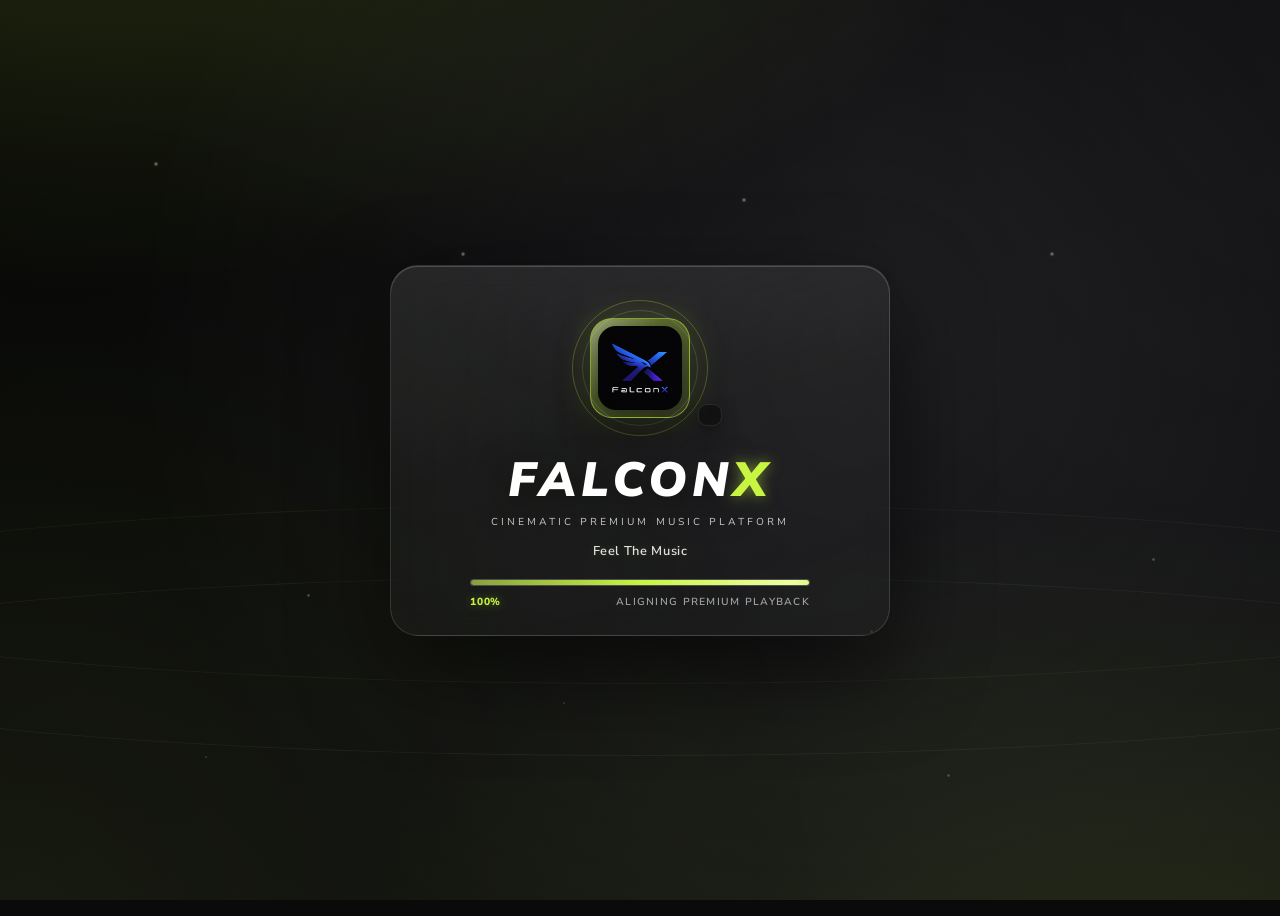
==== commit e8acf1c7: "Update index.html" ====
--- a/index.html
+++ b/index.html
@@ -78,43 +78,145 @@
         }
         
         .sidebar-logo-block {
-            background: var(--surface);
-            border-radius: var(--radius);
-            padding: 16px 18px;
+            background: linear-gradient(145deg, rgba(255, 255, 255, .06), rgba(255, 255, 255, .015));
+            border: 1px solid rgba(255, 255, 255, .09);
+            border-radius: calc(var(--radius) + 2px);
+            padding: 15px 18px;
             flex-shrink: 0;
             display: flex;
             align-items: center;
             justify-content: space-between;
+            position: relative;
+            overflow: hidden;
+            box-shadow: 0 16px 42px rgba(0, 0, 0, .35), inset 0 1px 0 rgba(255, 255, 255, .08);
+            transition: transform .35s cubic-bezier(.22, 1, .36, 1), box-shadow .35s ease, border-color .35s ease;
+        }
+        
+        .sidebar-logo-block::before {
+            content: "";
+            position: absolute;
+            inset: -18% -28%;
+            background: radial-gradient(280px 180px at 8% 20%, rgba(200, 245, 66, .2), transparent 70%), radial-gradient(240px 150px at 90% 90%, rgba(200, 245, 66, .08), transparent 72%);
+            pointer-events: none;
+            opacity: .75;
+        }
+        
+        .sidebar-logo-block::after {
+            content: "";
+            position: absolute;
+            left: -120%;
+            top: 0;
+            width: 60%;
+            height: 100%;
+            background: linear-gradient(90deg, transparent, rgba(255, 255, 255, .12), transparent);
+            transform: skewX(-20deg);
+            pointer-events: none;
+            transition: left .8s cubic-bezier(.22, 1, .36, 1);
+        }
+        
+        .sidebar-logo-block:hover {
+            transform: translateY(-1px);
+            border-color: rgba(200, 245, 66, .36);
+            box-shadow: 0 22px 50px rgba(0, 0, 0, .45), 0 0 24px rgba(200, 245, 66, .12), inset 0 1px 0 rgba(255, 255, 255, .12);
+        }
+        
+        .sidebar-logo-block:hover::after {
+            left: 150%;
         }
         
         .logo {
             display: flex;
             align-items: center;
-            gap: 10px;
-            font-size: 1.3rem;
+            gap: 12px;
+            color: var(--text);
+            position: relative;
+            z-index: 1;
+            min-width: 0;
+        }
+        
+        .logo-wordmark {
+            display: flex;
+            flex-direction: column;
+            min-width: 0;
+        }
+        
+        .logo-word {
+            font-size: 1.22rem;
             font-weight: 900;
             font-style: italic;
-            letter-spacing: 4px;
-            color: var(--text);
+            letter-spacing: .11rem;
+            line-height: 1;
+            text-transform: uppercase;
+            text-shadow: 0 2px 10px rgba(0, 0, 0, .45);
+            white-space: nowrap;
+        }
+        
+        .logo-word .logo-a {
+            color: var(--accent);
+            text-shadow: 0 0 14px rgba(200, 245, 66, .55);
+        }
+        
+        .logo-word .logo-x {
+            color: #6eb3ff;
+            text-shadow: 0 0 14px rgba(110, 179, 255, .45);
+            margin-left: 2px;
+        }
+        
+        .logo-sub {
+            margin-top: 4px;
+            font-size: .53rem;
+            letter-spacing: .15rem;
+            text-transform: uppercase;
+            color: rgba(255, 255, 255, .66);
+            font-weight: 600;
+            white-space: nowrap;
         }
         
         .logo-icon {
-            width: 34px;
-            height: 34px;
-            border-radius: 8px;
-            background: var(--accent);
+            width: 42px;
+            height: 42px;
+            border-radius: 12px;
+            background: linear-gradient(140deg, rgba(200, 245, 66, .32), rgba(200, 245, 66, .12));
+            border: 1px solid rgba(200, 245, 66, .42);
             display: flex;
             align-items: center;
             justify-content: center;
             overflow: hidden;
             flex-shrink: 0;
+            position: relative;
+            box-shadow: 0 10px 24px rgba(0, 0, 0, .35), 0 0 16px rgba(200, 245, 66, .24);
+        }
+        
+        .logo-icon::before {
+            content: "";
+            position: absolute;
+            inset: -6px;
+            border-radius: 14px;
+            border: 1px solid rgba(200, 245, 66, .26);
+            opacity: .72;
+            animation: logoPulse 2.6s ease-in-out infinite;
+        }
+        
+        @keyframes logoPulse {
+            0%,
+            100% {
+                transform: scale(1);
+                opacity: .68;
+            }
+            50% {
+                transform: scale(1.08);
+                opacity: .26;
+            }
         }
         
         .logo-icon img {
             width: 34px;
             height: 34px;
             object-fit: cover;
-            border-radius: 8px
+            border-radius: 9px;
+            box-shadow: 0 8px 14px rgba(0, 0, 0, .4);
+            position: relative;
+            z-index: 1;
         }
         
         .sync-pill {
@@ -549,6 +651,40 @@
         .topbar-icon-btn:hover {
             background: rgba(255, 255, 255, .1);
             color: var(--text)
+        }
+        
+        .nav-btn,
+        .topbar-icon-btn,
+        .queue-btn,
+        .dl-btn,
+        .ctrl-btn,
+        .play-btn,
+        .signout-btn,
+        .google-btn,
+        .mobile-google-signin,
+        .fav-mobile-btn {
+            will-change: transform;
+        }
+        
+        @media (hover: hover) and (pointer: fine) {
+            .nav-btn:hover {
+                transform: translateX(2px);
+                box-shadow: inset 0 0 0 1px rgba(200, 245, 66, .13);
+            }
+            .topbar-icon-btn:hover,
+            .queue-btn:hover,
+            .dl-btn:hover {
+                transform: translateY(-1px) scale(1.03);
+                box-shadow: 0 8px 18px rgba(0, 0, 0, .34), 0 0 12px rgba(200, 245, 66, .12);
+            }
+            .ctrl-btn:hover,
+            .play-btn:hover {
+                transform: translateY(-1px) scale(1.04);
+                box-shadow: 0 12px 24px rgba(0, 0, 0, .4), 0 0 14px rgba(200, 245, 66, .16);
+            }
+            .google-btn:hover {
+                box-shadow: inset 0 0 0 1px rgba(200, 245, 66, .12);
+            }
         }
         
         .section-header {
@@ -2588,11 +2724,38 @@
         }
         
         body.loading .skeleton-loader {
-            display: block
+            display: none
+        }
+        
+        body.loading .main,
+        body.loading .sidebar,
+        body.loading .player,
+        body.loading .mobile-nav {
+            opacity: 0;
+            transform: translateY(16px) scale(.995);
+            pointer-events: none;
         }
         
         body.loading .main {
-            display: none
+            visibility: hidden;
+        }
+        
+        body.app-ready .main,
+        body.app-ready .sidebar,
+        body.app-ready .player,
+        body.app-ready .mobile-nav {
+            animation: appEntrance .88s cubic-bezier(.22, 1, .36, 1) both;
+        }
+        
+        @keyframes appEntrance {
+            from {
+                opacity: 0;
+                transform: translateY(20px) scale(.99);
+            }
+            to {
+                opacity: 1;
+                transform: none;
+            }
         }
         
         .skeleton-grid {
@@ -2611,211 +2774,570 @@
         #splash {
             position: fixed;
             inset: 0;
+            z-index: 9999;
+            display: grid;
+            place-items: center;
+            overflow: hidden;
+            padding: max(24px, env(safe-area-inset-top, 0px)) max(18px, env(safe-area-inset-right, 0px)) max(24px, env(safe-area-inset-bottom, 0px)) max(18px, env(safe-area-inset-left, 0px));
+            background: radial-gradient(130% 90% at 8% -18%, rgba(200, 245, 66, .17), transparent 56%), radial-gradient(120% 100% at 90% 110%, rgba(158, 204, 43, .13), transparent 54%), linear-gradient(150deg, #050506 0%, #09090b 44%, #111114 100%);
+            isolation: isolate;
+            will-change: opacity, transform;
+        }
+        
+        #splash::before,
+        #splash::after {
+            content: "";
+            position: absolute;
+            inset: -30%;
+            pointer-events: none;
+        }
+        
+        #splash::before {
+            background: radial-gradient(circle at 60% 42%, rgba(255, 255, 255, .08), transparent 48%);
+            animation: splashAuroraDrift 9s linear infinite;
+        }
+        
+        #splash::after {
+            background: radial-gradient(circle at 18% 84%, rgba(200, 245, 66, .12), transparent 42%), radial-gradient(circle at 84% 20%, rgba(255, 255, 255, .05), transparent 38%);
+            opacity: .6;
+            animation: splashAuraFloat 11s ease-in-out infinite;
+        }
+        
+        #splash.is-exiting {
+            animation: splashOutro .78s cubic-bezier(.22, 1, .36, 1) forwards;
+            pointer-events: none;
+        }
+        
+        .splash-bg-grid {
+            position: absolute;
+            inset: -12% -8%;
+            background-image: linear-gradient(rgba(255, 255, 255, .04) 1px, transparent 1px), linear-gradient(90deg, rgba(255, 255, 255, .04) 1px, transparent 1px);
+            background-size: 100px 100px;
+            mask-image: radial-gradient(circle at center, rgba(0, 0, 0, .7), transparent 74%);
+            opacity: .2;
+            transform: perspective(680px) rotateX(66deg) translateY(32%);
+            transform-origin: center bottom;
+            animation: splashGridMove 12s linear infinite;
+            pointer-events: none;
+        }
+        
+        .splash-wave {
+            position: absolute;
+            inset: 0;
+            pointer-events: none;
+            opacity: .35;
+            overflow: hidden;
+        }
+        
+        .splash-wave::before,
+        .splash-wave::after {
+            content: "";
+            position: absolute;
+            left: -20%;
+            width: 140%;
+            height: 180px;
+            border-radius: 50%;
+            border: 1px solid rgba(200, 245, 66, .18);
+            filter: blur(.2px);
+        }
+        
+        .splash-wave::before {
+            bottom: 24%;
+            animation: splashWaveMove 8.5s ease-in-out infinite;
+        }
+        
+        .splash-wave::after {
+            bottom: 16%;
+            border-color: rgba(255, 255, 255, .16);
+            animation: splashWaveMove 10.5s ease-in-out infinite reverse;
+        }
+        
+        .splash-light-streak {
+            position: absolute;
+            width: 40vw;
+            max-width: 440px;
+            height: 1px;
+            background: linear-gradient(90deg, transparent, rgba(200, 245, 66, .45), rgba(255, 255, 255, .4), transparent);
+            opacity: .3;
+            pointer-events: none;
+            --rot: -12deg;
+            transform: rotate(var(--rot));
+            animation: splashStreakTravel var(--d, 6.5s) linear infinite;
+            animation-delay: var(--delay, 0s);
+        }
+        
+        .splash-light-streak.s1 {
+            top: 22%;
+            left: -38%;
+            --d: 8.2s;
+        }
+        
+        .splash-light-streak.s2 {
+            top: 58%;
+            left: -44%;
+            --d: 7.2s;
+            --delay: 1.3s;
+            --rot: -8deg;
+            opacity: .22;
+        }
+        
+        .splash-light-streak.s3 {
+            top: 74%;
+            left: -40%;
+            --d: 9.1s;
+            --delay: 2.2s;
+            --rot: -14deg;
+            opacity: .18;
+        }
+        
+        .splash-particles {
+            position: absolute;
+            inset: 0;
+            pointer-events: none;
+        }
+        
+        .splash-particle {
+            position: absolute;
+            left: var(--x, 50%);
+            top: var(--y, 50%);
+            width: calc(var(--size, 1.8) * 2px);
+            height: calc(var(--size, 1.8) * 2px);
+            border-radius: 50%;
+            background: rgba(255, 255, 255, .75);
+            box-shadow: 0 0 10px rgba(200, 245, 66, .45);
+            opacity: var(--opacity, .45);
+            transform: translate3d(0, 0, 0) scale(.8);
+            animation: splashParticleFloat var(--dur, 8s) ease-in-out infinite;
+            animation-delay: var(--delay, 0s);
+        }
+        
+        .splash-inner {
+            position: relative;
+            width: min(500px, 92vw);
+            text-align: center;
+            padding: 34px 30px 26px;
+            border-radius: 28px;
+            border: 1px solid rgba(255, 255, 255, .13);
+            background: linear-gradient(165deg, rgba(255, 255, 255, .1), rgba(255, 255, 255, .03) 45%, rgba(255, 255, 255, .015) 100%);
+            box-shadow: 0 34px 90px rgba(0, 0, 0, .6), inset 0 1px 0 rgba(255, 255, 255, .18);
+            backdrop-filter: blur(12px);
+            -webkit-backdrop-filter: blur(12px);
+            transform: translateZ(0);
+            will-change: transform, opacity;
+            animation: splashCardIn 1.05s cubic-bezier(.16, 1, .3, 1) both;
+        }
+        
+        .splash-logo-wrap {
+            width: 136px;
+            height: 136px;
+            margin: 0 auto 20px;
+            position: relative;
+            display: grid;
+            place-items: center;
+            animation: splashLogoFloat 3.4s ease-in-out infinite;
+        }
+        
+        .splash-logo-ring {
+            position: absolute;
+            border-radius: 50%;
+            border: 1px solid rgba(200, 245, 66, .42);
+            pointer-events: none;
+        }
+        
+        .splash-logo-ring.ring-a {
+            inset: 0;
+            opacity: .65;
+            animation: splashRingPulseA 2.8s ease-out infinite;
+        }
+        
+        .splash-logo-ring.ring-b {
+            inset: 10px;
+            border-color: rgba(255, 255, 255, .28);
+            opacity: .55;
+            animation: splashRingPulseB 2.2s ease-out infinite;
+        }
+        
+        .splash-logo-core {
+            width: 100px;
+            height: 100px;
+            border-radius: 22px;
+            position: relative;
             display: flex;
             align-items: center;
             justify-content: center;
-            z-index: 9999;
+            background: linear-gradient(145deg, rgba(200, 245, 66, .42), rgba(200, 245, 66, .14));
+            border: 1px solid rgba(200, 245, 66, .5);
+            box-shadow: 0 16px 34px rgba(0, 0, 0, .45), 0 0 32px rgba(200, 245, 66, .24);
             overflow: hidden;
-            background: radial-gradient(1200px 700px at 15% -10%, rgba(200, 245, 66, .14), transparent 60%), radial-gradient(900px 620px at 85% 110%, rgba(168, 217, 48, .12), transparent 62%), linear-gradient(160deg, #060606 0%, #0b0b0b 45%, #111 100%);
-            animation: splashOut .7s cubic-bezier(.35, 0, .2, 1) 2.7s forwards;
-        }
-        
-        #splash::before {
+        }
+        
+        .splash-logo-core::after {
             content: "";
             position: absolute;
-            inset: -20%;
-            background: radial-gradient(circle at center, rgba(255, 255, 255, .08), transparent 56%);
-            animation: splashBgDrift 4.2s linear infinite;
-            pointer-events: none;
-        }
-        
-        .splash-inner {
+            inset: 0;
+            background: linear-gradient(130deg, rgba(255, 255, 255, .34), transparent 40%);
+            mix-blend-mode: screen;
+        }
+        
+        .splash-logo-core img {
+            width: 84px;
+            height: 84px;
+            border-radius: 18px;
+            object-fit: cover;
             position: relative;
-            width: min(430px, 88vw);
-            text-align: center;
-            padding: 34px 30px 28px;
-            border-radius: 24px;
-            border: 1px solid rgba(255, 255, 255, .12);
-            background: linear-gradient(180deg, rgba(255, 255, 255, .08), rgba(255, 255, 255, .02));
-            box-shadow: 0 24px 80px rgba(0, 0, 0, .55), inset 0 1px 0 rgba(255, 255, 255, .1);
-            backdrop-filter: blur(10px);
-            animation: splashIn 1.05s cubic-bezier(.16, 1, .3, 1) both;
-        }
-        
-        .splash-logo-wrap {
-            width: 118px;
-            height: 118px;
-            border-radius: 50%;
-            background: transparent;
+            z-index: 1;
+            box-shadow: 0 8px 22px rgba(0, 0, 0, .38);
+        }
+        
+        .splash-mini-eq {
+            position: absolute;
+            right: -14px;
+            bottom: 10px;
+            display: flex;
+            align-items: flex-end;
+            gap: 3px;
+            width: 24px;
+            height: 22px;
+            padding: 4px;
+            border-radius: 9px;
+            background: rgba(10, 10, 10, .58);
+            border: 1px solid rgba(255, 255, 255, .1);
+            box-shadow: 0 8px 18px rgba(0, 0, 0, .35);
+        }
+        
+        .splash-mini-eq span {
+            width: 3px;
+            border-radius: 3px;
+            background: linear-gradient(180deg, #f3ffc7, var(--accent));
+            animation: splashMiniEq 1.05s ease-in-out infinite;
+            transform-origin: bottom;
+        }
+        
+        .splash-mini-eq span:nth-child(1) {
+            animation-delay: 0s;
+        }
+        
+        .splash-mini-eq span:nth-child(2) {
+            animation-delay: .13s;
+        }
+        
+        .splash-mini-eq span:nth-child(3) {
+            animation-delay: .26s;
+        }
+        
+        .splash-mini-eq span:nth-child(4) {
+            animation-delay: .39s;
+        }
+        
+        .splash-name {
+            font-size: clamp(2rem, 5.2vw, 3rem);
+            font-weight: 900;
+            font-style: italic;
+            letter-spacing: .3rem;
+            text-transform: uppercase;
+            line-height: 1;
+            text-shadow: 0 10px 35px rgba(0, 0, 0, .55);
+            animation: splashTextLift .8s cubic-bezier(.16, 1, .3, 1) .08s both;
+        }
+        
+        .splash-name span {
+            color: var(--accent);
+            text-shadow: 0 0 14px rgba(200, 245, 66, .5);
+        }
+        
+        .splash-tagline {
+            margin-top: 11px;
+            font-size: .63rem;
+            letter-spacing: .19rem;
+            color: rgba(255, 255, 255, .75);
+            text-transform: uppercase;
+            animation: splashTextLift .8s cubic-bezier(.16, 1, .3, 1) .16s both;
+        }
+        
+        .splash-status {
+            margin-top: 13px;
+            min-height: 1.2em;
+            font-size: .8rem;
+            font-weight: 600;
+            letter-spacing: .04rem;
+            color: rgba(255, 255, 255, .88);
+            text-shadow: 0 0 10px rgba(200, 245, 66, .2);
+            display: inline-flex;
+            align-items: center;
+            gap: 3px;
+            opacity: 0;
+            animation: splashTextLift .72s cubic-bezier(.16, 1, .3, 1) .24s forwards;
+        }
+        
+        .splash-status.typing::after {
+            content: "";
+            width: 1px;
+            height: 1.1em;
+            background: rgba(255, 255, 255, .75);
+            margin-left: 2px;
+            animation: splashCaretBlink .8s steps(1) infinite;
+        }
+        
+        .splash-progress-wrap {
+            width: min(340px, 84%);
+            margin: 18px auto 0;
+            animation: splashTextLift .82s cubic-bezier(.16, 1, .3, 1) .3s both;
+        }
+        
+        .splash-bar {
+            height: 7px;
+            border-radius: 999px;
+            position: relative;
+            overflow: hidden;
+            background: rgba(255, 255, 255, .14);
+            border: 1px solid rgba(255, 255, 255, .1);
+        }
+        
+        .splash-bar-fill {
+            width: 0%;
+            height: 100%;
+            border-radius: inherit;
+            background: linear-gradient(90deg, rgba(200, 245, 66, .55), var(--accent), #f0ffad);
+            position: relative;
+            box-shadow: 0 0 16px rgba(200, 245, 66, .35);
+            will-change: width;
+        }
+        
+        .splash-bar-fill::after {
+            content: "";
+            position: absolute;
+            right: -11px;
+            top: 50%;
+            width: 28px;
+            height: 180%;
+            transform: translateY(-50%);
+            border-radius: 999px;
+            background: radial-gradient(circle, rgba(200, 245, 66, .9), rgba(200, 245, 66, 0) 72%);
+            filter: blur(4px);
+            opacity: .9;
+        }
+        
+        .splash-progress-meta {
+            margin-top: 9px;
             display: flex;
             align-items: center;
-            justify-content: center;
-            margin: 0 auto 18px;
-            position: relative;
-            box-shadow: none;
-            animation: splashFloat 2.6s ease-in-out infinite;
-        }
-        
-        .splash-logo-wrap::after {
-            content: none;
-        }
-        
-        .splash-logo-wrap img {
-            width: 108px;
-            height: 108px;
-            border-radius: 50%;
-            object-fit: cover;
-            box-shadow: 0 14px 34px rgba(0, 0, 0, .45);
-        }
-        
-        .splash-name {
-            font-size: clamp(2rem, 4.8vw, 2.75rem);
-            font-weight: 900;
-            font-style: italic;
-            letter-spacing: .42rem;
+            justify-content: space-between;
+            font-size: .64rem;
+            letter-spacing: .05rem;
+            color: rgba(255, 255, 255, .75);
             text-transform: uppercase;
-            opacity: 0;
-            animation: splashTextReveal .8s ease .2s forwards;
-        }
-        
-        .splash-name span {
-            color: var(--accent)
-        }
-        
-        .splash-tagline {
-            font-family: 'Circular Std', 'Circular', 'Spotify Mix', 'Nunito Sans', 'Helvetica Neue', Helvetica, Arial, sans-serif;
-            font-size: .58rem;
-            color: #d5d5d5;
-            letter-spacing: .22rem;
-            margin-top: 10px;
-            opacity: 0;
-            animation: splashTextReveal .8s ease .36s forwards;
-        }
-        
-        .splash-status {
-            margin-top: 10px;
-            font-size: .74rem;
-            color: rgba(255, 255, 255, .75);
-            letter-spacing: .04rem;
-            opacity: 0;
-            animation: splashTextReveal .8s ease .48s forwards;
-        }
-        
-        .splash-bar {
-            width: 170px;
-            height: 3px;
-            background: rgba(255, 255, 255, .16);
-            border-radius: 999px;
-            margin: 16px auto 0;
-            overflow: hidden;
-        }
-        
-        .splash-bar-fill {
-            width: 0;
-            height: 100%;
-            border-radius: 999px;
-            background: linear-gradient(90deg, var(--accent2), var(--accent), #f0ffad);
-            box-shadow: 0 0 18px rgba(200, 245, 66, .4);
-            animation: splashLoad 1.85s cubic-bezier(.22, .61, .36, 1) .45s forwards;
-        }
-        
-        @keyframes splashLoad {
-            from {
-                width: 0
-            }
-            to {
-                width: 100%
-            }
-        }
-        
-        @keyframes splashIn {
+        }
+        
+        .splash-percent {
+            color: var(--accent);
+            font-weight: 800;
+            text-shadow: 0 0 10px rgba(200, 245, 66, .4);
+            font-variant-numeric: tabular-nums;
+        }
+        
+        .splash-hint {
+            color: rgba(255, 255, 255, .58);
+            font-weight: 600;
+            letter-spacing: .08rem;
+        }
+        
+        @keyframes splashCardIn {
             from {
                 opacity: 0;
-                transform: scale(.93) translateY(18px)
+                transform: translateY(22px) scale(.94);
             }
             to {
                 opacity: 1;
-                transform: none
-            }
-        }
-        
-        @keyframes splashOut {
+                transform: none;
+            }
+        }
+        
+        @keyframes splashOutro {
             to {
                 opacity: 0;
+                transform: scale(1.03);
+                filter: blur(2px);
                 visibility: hidden;
-                transform: scale(1.02);
-                filter: blur(2px)
-            }
-        }
-        
-        @keyframes splashBgDrift {
-            0% {
-                transform: translate3d(-1%, -1%, 0)
-            }
-            50% {
-                transform: translate3d(1.5%, 1%, 0)
-            }
-            100% {
-                transform: translate3d(-1%, -1%, 0)
-            }
-        }
-        
-        @keyframes splashFloat {
+            }
+        }
+        
+        @keyframes splashLogoFloat {
             0%,
             100% {
-                transform: translateY(0)
+                transform: translateY(0);
             }
             50% {
-                transform: translateY(-5px)
-            }
-        }
-        
-        @keyframes splashRingPulse {
+                transform: translateY(-6px);
+            }
+        }
+        
+        @keyframes splashRingPulseA {
             0% {
-                opacity: .7;
-                transform: scale(1)
-            }
+                transform: scale(.92);
+                opacity: .72;
+            }
+            100% {
+                transform: scale(1.14);
+                opacity: 0;
+            }
+        }
+        
+        @keyframes splashRingPulseB {
+            0% {
+                transform: scale(.96);
+                opacity: .52;
+            }
+            100% {
+                transform: scale(1.08);
+                opacity: 0;
+            }
+        }
+        
+        @keyframes splashTextLift {
+            from {
+                opacity: 0;
+                transform: translateY(8px);
+            }
+            to {
+                opacity: 1;
+                transform: none;
+            }
+        }
+        
+        @keyframes splashCaretBlink {
+            0%,
+            50% {
+                opacity: 1;
+            }
+            50.01%,
             100% {
                 opacity: 0;
-                transform: scale(1.14)
-            }
-        }
-        
-        @keyframes splashTextReveal {
+            }
+        }
+        
+        @keyframes splashMiniEq {
+            0%,
+            100% {
+                height: 4px;
+                opacity: .65;
+            }
+            50% {
+                height: 13px;
+                opacity: 1;
+            }
+        }
+        
+        @keyframes splashParticleFloat {
+            0%,
+            100% {
+                transform: translate3d(0, 0, 0) scale(.8);
+                opacity: calc(var(--opacity, .5) * .8);
+            }
+            50% {
+                transform: translate3d(var(--dx, 8px), var(--dy, -16px), 0) scale(1);
+                opacity: var(--opacity, .5);
+            }
+        }
+        
+        @keyframes splashGridMove {
             from {
-                opacity: 0;
-                transform: translateY(7px)
+                transform: perspective(680px) rotateX(66deg) translate3d(0, 32%, 0);
             }
             to {
-                opacity: 1;
-                transform: none
+                transform: perspective(680px) rotateX(66deg) translate3d(-4%, 36%, 0);
+            }
+        }
+        
+        @keyframes splashStreakTravel {
+            from {
+                transform: translate3d(-8vw, 0, 0) rotate(var(--rot));
+            }
+            to {
+                transform: translate3d(125vw, 0, 0) rotate(var(--rot));
+            }
+        }
+        
+        @keyframes splashWaveMove {
+            0%,
+            100% {
+                transform: translate3d(0, 0, 0) scaleX(1);
+            }
+            50% {
+                transform: translate3d(3%, -8px, 0) scaleX(1.03);
+            }
+        }
+        
+        @keyframes splashAuroraDrift {
+            0% {
+                transform: translate3d(-2%, 0, 0) rotate(0deg);
+            }
+            50% {
+                transform: translate3d(2%, 1%, 0) rotate(3deg);
+            }
+            100% {
+                transform: translate3d(-2%, 0, 0) rotate(0deg);
+            }
+        }
+        
+        @keyframes splashAuraFloat {
+            0%,
+            100% {
+                transform: translate3d(0, 0, 0) scale(1);
+            }
+            50% {
+                transform: translate3d(2%, -2%, 0) scale(1.04);
             }
         }
         
         @media (max-width: 768px) {
+            #splash {
+                padding: max(18px, env(safe-area-inset-top, 0px)) max(14px, env(safe-area-inset-right, 0px)) max(20px, env(safe-area-inset-bottom, 0px)) max(14px, env(safe-area-inset-left, 0px));
+            }
             .splash-inner {
-                padding: 28px 22px 22px;
-                border-radius: 20px;
+                width: min(440px, 100%);
+                padding: 26px 20px 20px;
+                border-radius: 22px;
             }
             .splash-logo-wrap {
-                width: 98px;
-                height: 98px;
-                border-radius: 50%;
-                margin-bottom: 14px;
-            }
-            .splash-logo-wrap img {
-                width: 90px;
-                height: 90px;
-                border-radius: 50%;
+                width: 112px;
+                height: 112px;
+                margin-bottom: 15px;
+            }
+            .splash-logo-core {
+                width: 84px;
+                height: 84px;
+                border-radius: 18px;
+            }
+            .splash-logo-core img {
+                width: 71px;
+                height: 71px;
+                border-radius: 14px;
+            }
+            .splash-mini-eq {
+                right: -11px;
+                bottom: 8px;
+                transform: scale(.92);
             }
             .splash-name {
-                letter-spacing: .28rem;
+                letter-spacing: .2rem;
+                font-size: clamp(1.8rem, 9.2vw, 2.45rem);
             }
             .splash-tagline {
-                letter-spacing: .14rem;
-            }
-            .splash-bar {
-                width: 146px;
+                letter-spacing: .12rem;
+                font-size: .56rem;
+            }
+            .splash-status {
+                font-size: .74rem;
+            }
+            .splash-progress-wrap {
+                width: min(300px, 90%);
+                margin-top: 15px;
+            }
+            .splash-progress-meta {
+                font-size: .58rem;
+            }
+            .splash-bg-grid {
+                opacity: .14;
             }
         }
         
@@ -3085,6 +3607,8 @@
             }
             .sidebar-logo-block {
                 background: none;
+                border: none;
+                box-shadow: none;
                 padding: 0;
                 flex-shrink: 0;
                 display: flex;
@@ -3092,6 +3616,11 @@
                 gap: 8px;
                 flex: 1;
                 min-width: 0;
+                overflow: visible;
+            }
+            .sidebar-logo-block::before,
+            .sidebar-logo-block::after {
+                content: none;
             }
             .sidebar-nav-block,
             .sidebar-library-block {
@@ -3101,16 +3630,29 @@
                 display: none !important;
             }
             .logo {
-                font-size: 1rem;
-                letter-spacing: 3px
+                gap: 8px;
             }
             .logo-icon {
-                width: 28px;
-                height: 28px
+                width: 30px;
+                height: 30px;
+                border-radius: 9px;
+                box-shadow: 0 6px 14px rgba(0, 0, 0, .34), 0 0 12px rgba(200, 245, 66, .2);
+            }
+            .logo-icon::before {
+                inset: -4px;
+                border-radius: 10px;
             }
             .logo-icon img {
                 width: 28px;
-                height: 28px
+                height: 28px;
+                border-radius: 7px;
+            }
+            .logo-word {
+                font-size: .96rem;
+                letter-spacing: .08rem;
+            }
+            .logo-sub {
+                display: none;
             }
             .sync-pill {
                 display: none
@@ -5286,6 +5828,15 @@
                 transition: none !important;
                 animation: none !important;
             }
+            #splash,
+            #splash *,
+            .sidebar-logo-block,
+            .sidebar-logo-block::before,
+            .sidebar-logo-block::after,
+            .logo-icon::before {
+                transition: none !important;
+                animation: none !important;
+            }
         }
     </style>
 </head>
@@ -5294,13 +5845,41 @@
 
 
     <div id="splash">
+        <div class="splash-bg-grid" aria-hidden="true"></div>
+        <div class="splash-wave" aria-hidden="true"></div>
+        <div class="splash-light-streak s1" aria-hidden="true"></div>
+        <div class="splash-light-streak s2" aria-hidden="true"></div>
+        <div class="splash-light-streak s3" aria-hidden="true"></div>
+        <div class="splash-particles" aria-hidden="true">
+            <span class="splash-particle" style="--x:12%;--y:18%;--size:1.8;--opacity:.46;--dur:8.5s;--dx:7px;--dy:-14px;"></span>
+            <span class="splash-particle" style="--x:24%;--y:66%;--size:1.4;--opacity:.35;--dur:7.3s;--delay:.8s;--dx:10px;--dy:-12px;"></span>
+            <span class="splash-particle" style="--x:36%;--y:28%;--size:2.2;--opacity:.52;--dur:9.1s;--delay:1.2s;--dx:-8px;--dy:-17px;"></span>
+            <span class="splash-particle" style="--x:44%;--y:78%;--size:1.2;--opacity:.3;--dur:7.8s;--delay:1.8s;--dx:6px;--dy:-11px;"></span>
+            <span class="splash-particle" style="--x:58%;--y:22%;--size:2;--opacity:.48;--dur:8.8s;--delay:.4s;--dx:11px;--dy:-16px;"></span>
+            <span class="splash-particle" style="--x:68%;--y:70%;--size:1.6;--opacity:.4;--dur:7.6s;--delay:1.5s;--dx:-9px;--dy:-13px;"></span>
+            <span class="splash-particle" style="--x:82%;--y:28%;--size:1.9;--opacity:.45;--dur:8.9s;--delay:2.1s;--dx:8px;--dy:-15px;"></span>
+            <span class="splash-particle" style="--x:90%;--y:62%;--size:1.3;--opacity:.34;--dur:7.1s;--delay:1.1s;--dx:-6px;--dy:-9px;"></span>
+            <span class="splash-particle" style="--x:16%;--y:84%;--size:1.1;--opacity:.28;--dur:6.9s;--delay:2.6s;--dx:5px;--dy:-8px;"></span>
+            <span class="splash-particle" style="--x:74%;--y:86%;--size:1.4;--opacity:.3;--dur:7.9s;--delay:2.9s;--dx:-6px;--dy:-10px;"></span>
+        </div>
         <div class="splash-inner">
-            <div class="splash-logo-wrap"><img src="images/falcon.jpeg" alt="FalconX"></div>
-            <div class="splash-name">F<span>a</span>lconX</div>
-            <div class="splash-tagline">Elevate Your Listening Experience...</div>
-            <div class="splash-status">Optimizing Audio Experience...</div>
-            <div class="splash-bar">
-                <div class="splash-bar-fill"></div>
+            <div class="splash-logo-wrap">
+                <span class="splash-logo-ring ring-a"></span>
+                <span class="splash-logo-ring ring-b"></span>
+                <div class="splash-logo-core"><img src="images/falcon.jpeg" alt="FalconX"></div>
+                <div class="splash-mini-eq" aria-hidden="true"><span></span><span></span><span></span><span></span></div>
+            </div>
+            <div class="splash-name">Falcon<span>X</span></div>
+            <div class="splash-tagline">Cinematic Premium Music Platform</div>
+            <div class="splash-status typing" id="splashMessage">Initializing FalconX</div>
+            <div class="splash-progress-wrap">
+                <div class="splash-bar">
+                    <div class="splash-bar-fill" id="splashBarFill"></div>
+                </div>
+                <div class="splash-progress-meta">
+                    <span class="splash-percent" id="splashPercent">0%</span>
+                    <span class="splash-hint" id="splashHint">Calibrating soundstage</span>
+                </div>
             </div>
         </div>
     </div>
@@ -5312,7 +5891,10 @@
         <div class="sidebar-logo-block">
             <div class="logo">
                 <div class="logo-icon"><img src="images/falcon.jpeg" alt="FalconX"></div>
-                <div>F<b style="color:var(--accent)">a</b>lcon</div><b style="color:#007BFF">X</b>
+                <div class="logo-wordmark">
+                    <span class="logo-word">F<span class="logo-a">a</span>lcon<span class="logo-x">X</span></span>
+                    <span class="logo-sub">Premium Audio Platform</span>
+                </div>
             </div>
 
             <div class="sync-pill" id="syncBadge">
@@ -5587,24 +6169,154 @@
         const app=initializeApp(firebaseConfig); const auth=getAuth(app); const db=getFirestore(app); await setPersistence(auth,browserLocalPersistence); await getRedirectResult(auth); window.signInWithGoogle=async()=>{ const provider=new GoogleAuthProvider();
         try{await signInWithPopup(auth,provider);}catch(err){await signInWithRedirect(auth,provider);} }; window.signOut=async()=>{await fbSignOut(auth);}; window._saveToCloud=async()=>{ if(!auth.currentUser)return; const ref=doc(db,"users",auth.currentUser.uid);
         await setDoc(ref,{likedSongs:Array.from(likedSongs),playlists:playlists},{merge:true}); }; async function loadUserData(){ if(!auth.currentUser)return; const snap=await getDoc(doc(db,"users",auth.currentUser.uid)); if(snap.exists()){ const data=snap.data();
-        if(data.likedSongs){likedSongs=new Set(data.likedSongs);} if(data.playlists){ playlists={...playlists}; for(const id in data.playlists){ if(!playlists[id]){playlists[id]=data.playlists[id];} else{playlists[id]={...playlists[id],...data.playlists[id]};}
-        } localStorage.setItem('eq_playlists',JSON.stringify(playlists)); } } } onAuthStateChanged(auth,async user=>{ const loginBtn=document.getElementById("loginBtn"); const userBar=document.getElementById("userBar"); const syncDot=document.getElementById("syncDot");
-        const syncLabel=document.getElementById("syncLabel"); const userNameEl=document.getElementById("userDisplayNameMain"); const userEmailEl=document.getElementById("userEmailMain"); const userAvatarEl=document.getElementById("userAvatarMain"); const
-        mobileLoginBtn=document.getElementById("mobileLoginBtn"); const mobileUserBtn=document.getElementById("mobileUserBtn"); const mobileUserAvatar=document.getElementById("mobileUserAvatar"); if(user){ loginBtn.style.display="none"; userBar.style.display="flex";
-        if(userNameEl)userNameEl.textContent=user.displayName||"User"; if(userEmailEl)userEmailEl.textContent=user.email||""; if(userAvatarEl)userAvatarEl.src=user.photoURL||""; if(mobileLoginBtn)mobileLoginBtn.style.display="none"; if(mobileUserBtn)mobileUserBtn.style.display="flex";
-        if(mobileUserAvatar)mobileUserAvatar.src=user.photoURL||""; syncDot.className="sync-dot syncing"; syncLabel.textContent="Syncing…"; await loadUserData(); syncDot.className="sync-dot synced"; syncLabel.textContent="Synced"; }else{ userBar.style.display="none";
-        if(loginBtn)loginBtn.style.display="block"; if(mobileLoginBtn)mobileLoginBtn.style.display="flex"; if(mobileUserBtn)mobileUserBtn.style.display="none"; syncDot.className="sync-dot"; syncLabel.textContent="Offline"; } });
+        const cloudLiked=Array.isArray(data.likedSongs)?data.likedSongs.filter((f)=>typeof f==="string"):[]; cloudLiked.forEach((f)=>likedSongs.add(f)); if(data.playlists&&typeof data.playlists==="object"){ for(const id in data.playlists){ const incoming=data.playlists[id];
+        if(!incoming||typeof incoming!=="object")continue; const incomingSongs=Array.isArray(incoming.songs)?incoming.songs.filter((s)=>s&&typeof s==="object"&&typeof s.file==="string").map((s)=>({ ...s,file:s.file,title:typeof s.title==="string"?s.title:"",
+        poster:typeof s.poster==="string"?s.poster:"",artistName:typeof s.artistName==="string"?s.artistName:"",addedAt:typeof s.addedAt==="number"?s.addedAt:0 })):[]; if(!playlists[id]){ playlists[id]={...incoming,name:typeof incoming.name==="string"?incoming.name:"Playlist",
+        songs:incomingSongs}; continue; } const localSongs=Array.isArray(playlists[id].songs)?playlists[id].songs:[]; const seen=new Set(localSongs.map((s)=>s&&s.file).filter((f)=>typeof f==="string")); const mergedSongs=[...localSongs]; incomingSongs.forEach((s)=>{
+        if(!seen.has(s.file)){ seen.add(s.file); mergedSongs.push(s); } }); playlists[id]={...incoming,...playlists[id],name:typeof playlists[id].name==="string"&&playlists[id].name?playlists[id].name:(typeof incoming.name==="string"?incoming.name:"Playlist"),songs:mergedSongs};
+        } } if(typeof saveAppData==="function"){ saveAppData(); } else{ localStorage.setItem("eq_liked",JSON.stringify([...likedSongs])); localStorage.setItem("eq_playlists",JSON.stringify(playlists)); } try{ if(typeof refreshVisibleSongLists==="function")refreshVisibleSongLists();
+        }catch(e){} } } onAuthStateChanged(auth,async user=>{ const loginBtn=document.getElementById("loginBtn"); const userBar=document.getElementById("userBar"); const syncDot=document.getElementById("syncDot"); const syncLabel=document.getElementById("syncLabel");
+        const userNameEl=document.getElementById("userDisplayNameMain"); const userEmailEl=document.getElementById("userEmailMain"); const userAvatarEl=document.getElementById("userAvatarMain"); const mobileLoginBtn=document.getElementById("mobileLoginBtn");
+        const mobileUserBtn=document.getElementById("mobileUserBtn"); const mobileUserAvatar=document.getElementById("mobileUserAvatar"); if(user){ loginBtn.style.display="none"; userBar.style.display="flex"; if(userNameEl)userNameEl.textContent=user.displayName||"User";
+        if(userEmailEl)userEmailEl.textContent=user.email||""; if(userAvatarEl)userAvatarEl.src=user.photoURL||""; if(mobileLoginBtn)mobileLoginBtn.style.display="none"; if(mobileUserBtn)mobileUserBtn.style.display="flex"; if(mobileUserAvatar)mobileUserAvatar.src=user.photoURL||"";
+        syncDot.className="sync-dot syncing"; syncLabel.textContent="Syncing…"; await loadUserData(); syncDot.className="sync-dot synced"; syncLabel.textContent="Synced"; }else{ userBar.style.display="none"; if(loginBtn)loginBtn.style.display="block";
+        if(mobileLoginBtn)mobileLoginBtn.style.display="flex"; if(mobileUserBtn)mobileUserBtn.style.display="none"; syncDot.className="sync-dot"; syncLabel.textContent="Offline"; } });
     </script>
     <script>
-        const finishSplash = () => document.body.classList.remove('loading');
         const splashEl = document.getElementById('splash');
-        if (splashEl) {
-            splashEl.addEventListener('animationend', (e) => {
-                if (e.animationName === 'splashOut') finishSplash();
-            });
-        }
-        window.addEventListener('load', () => setTimeout(finishSplash, 2800));
-        if (document.readyState === 'complete') setTimeout(finishSplash, 2800);
+        const splashMessageEl = document.getElementById('splashMessage');
+        const splashBarFillEl = document.getElementById('splashBarFill');
+        const splashPercentEl = document.getElementById('splashPercent');
+        const splashHintEl = document.getElementById('splashHint');
+        const splashMessages = [
+            "Initializing FalconX",
+            "Loading Your Vibes",
+            "Preparing Premium Audio",
+            "Syncing Your Universe",
+            "Welcome Back",
+            "Entering FalconX",
+            "Loading Your Sound",
+            "Building Your Experience",
+            "Feel The Music",
+            "Your Music Awaits"
+        ];
+        const splashHints = ["Calibrating soundstage", "Warming up your library", "Aligning premium playback", "Optimizing immersive audio"];
+        let splashDone = false;
+
+        function setSplashProgress(value) {
+            const pct = Math.max(0, Math.min(100, Math.round(value)));
+            if (splashBarFillEl) splashBarFillEl.style.width = pct + "%";
+            if (splashPercentEl) splashPercentEl.textContent = pct + "%";
+        }
+
+        function typeSplashMessage(text) {
+            if (!splashMessageEl) return;
+            const reduceMotion = window.matchMedia("(prefers-reduced-motion: reduce)").matches;
+            if (reduceMotion) {
+                splashMessageEl.textContent = text;
+                splashMessageEl.classList.remove("typing");
+                return;
+            }
+            splashMessageEl.textContent = "";
+            splashMessageEl.classList.add("typing");
+            const chars = Array.from(text);
+            const total = chars.length;
+            let index = 0;
+            const stepMs = Math.max(18, Math.floor(820 / Math.max(total, 1)));
+            const tick = () => {
+                index += 1;
+                splashMessageEl.textContent = chars.slice(0, index).join("");
+                if (index < total) {
+                    setTimeout(tick, stepMs);
+                } else {
+                    setTimeout(() => splashMessageEl.classList.remove("typing"), 360);
+                }
+            };
+            tick();
+        }
+
+        function finishSplash() {
+            if (splashDone) return;
+            splashDone = true;
+            document.body.classList.add("app-ready");
+            if (splashEl) splashEl.classList.add("is-exiting");
+            setTimeout(() => {
+                document.body.classList.remove("loading");
+                document.body.classList.add("app-revealed");
+                if (splashEl) splashEl.style.display = "none";
+            }, 780);
+        }
+
+        function startSplashSequence() {
+            if (!splashEl) {
+                document.body.classList.remove("loading");
+                return;
+            }
+            const reduceMotion = window.matchMedia("(prefers-reduced-motion: reduce)").matches;
+            const chosenMessage = splashMessages[Math.floor(Math.random() * splashMessages.length)];
+            const chosenHint = splashHints[Math.floor(Math.random() * splashHints.length)];
+            if (splashHintEl) splashHintEl.textContent = chosenHint;
+            typeSplashMessage(chosenMessage);
+            let hintTimer = null;
+            if (!reduceMotion && splashHintEl) {
+                let hintIndex = splashHints.indexOf(chosenHint);
+                hintTimer = setInterval(() => {
+                    hintIndex = (hintIndex + 1) % splashHints.length;
+                    splashHintEl.style.opacity = ".5";
+                    splashHintEl.textContent = splashHints[hintIndex];
+                    requestAnimationFrame(() => {
+                        splashHintEl.style.opacity = "";
+                    });
+                }, 950);
+            }
+
+            const startTime = performance.now();
+            const minViewMs = reduceMotion ? 420 : 2100;
+            const progressDurationMs = reduceMotion ? 300 : 2350;
+            let progressComplete = false;
+            let pageReady = document.readyState === "complete";
+
+            const maybeFinish = () => {
+                if (!progressComplete || !pageReady) return;
+                if (hintTimer) {
+                    clearInterval(hintTimer);
+                    hintTimer = null;
+                }
+                const elapsed = performance.now() - startTime;
+                const waitMs = Math.max(0, minViewMs - elapsed);
+                setTimeout(finishSplash, waitMs);
+            };
+
+            const progressStart = performance.now();
+            const progressStep = (now) => {
+                const t = Math.min(1, (now - progressStart) / progressDurationMs);
+                const eased = 1 - Math.pow(1 - t, 3);
+                setSplashProgress(eased * 100);
+                if (t < 1) {
+                    requestAnimationFrame(progressStep);
+                } else {
+                    progressComplete = true;
+                    maybeFinish();
+                }
+            };
+            requestAnimationFrame(progressStep);
+
+            if (!pageReady) {
+                window.addEventListener("load", () => {
+                    pageReady = true;
+                    maybeFinish();
+                }, {
+                    once: true
+                });
+                setTimeout(() => {
+                    pageReady = true;
+                    maybeFinish();
+                }, 6000);
+            } else {
+                maybeFinish();
+            }
+        }
+        startSplashSequence();
 
         const artists = {
             prem: {
@@ -7409,17 +8121,61 @@
             currentPlaylistViewSongs = [];
         let currentFavSortType = localStorage.getItem('eq_fav_sort') || 'default';
         let songPlayCounts = {};
-
-        function loadState() {
+        const APP_DATA_STORAGE_KEY = 'eq_app_data_v1';
+
+        function loadAppData() {
+            let loadedFromCombinedState = false;
             try {
-                likedSongs = new Set(JSON.parse(localStorage.getItem('eq_liked') || '[]'));
-            } catch (e) {}
-            try {
-                const meta = JSON.parse(localStorage.getItem('eq_liked_meta') || '{}');
-                if (meta && typeof meta === 'object' && !Array.isArray(meta)) {
-                    likedSongMeta = Object.fromEntries(Object.entries(meta).filter(([k, v]) => typeof k === 'string' && Number.isFinite(v) && v > 0).map(([k, v]) => [k, Math.floor(v)]));
+                const appStateRaw = localStorage.getItem(APP_DATA_STORAGE_KEY);
+                const appState = appStateRaw ? JSON.parse(appStateRaw) : null;
+                if (appState && typeof appState === 'object' && !Array.isArray(appState)) {
+                    const savedLiked = Array.isArray(appState.likedSongs) ? appState.likedSongs.filter((f) => typeof f === 'string') : [];
+                    likedSongs = new Set(savedLiked);
+                    playlists = sanitizeCloudPlaylists(appState.playlists);
+                    queue = sanitizeCloudSongArray(appState.queue, 120);
+                    continueListening = sanitizeCloudSongArray(appState.recentlyPlayed, 40);
+                    shuffleHistory = Array.isArray(appState.shuffleHistory) ? appState.shuffleHistory.filter((f) => typeof f === 'string').slice(-80) : [];
+                    const meta = appState.likedSongMeta;
+                    likedSongMeta = meta && typeof meta === 'object' && !Array.isArray(meta) ? Object.fromEntries(Object.entries(meta).filter(([k, v]) => typeof k === 'string' && Number.isFinite(v) && v > 0).map(([k, v]) => [k, Math.floor(v)])) : {};
+                    const counts = appState.songPlayCounts;
+                    if (counts && typeof counts === 'object' && !Array.isArray(counts)) {
+                        songPlayCounts = Object.fromEntries(Object.entries(counts).filter(([k, v]) => typeof k === 'string' && Number.isFinite(v) && v >= 0).map(([k, v]) => [k, Math.floor(v)]));
+                    }
+                    loadedFromCombinedState = true;
                 }
             } catch (e) {}
+
+            if (!loadedFromCombinedState) {
+                try {
+                    likedSongs = new Set(JSON.parse(localStorage.getItem('eq_liked') || '[]'));
+                } catch (e) {}
+                try {
+                    const meta = JSON.parse(localStorage.getItem('eq_liked_meta') || '{}');
+                    if (meta && typeof meta === 'object' && !Array.isArray(meta)) {
+                        likedSongMeta = Object.fromEntries(Object.entries(meta).filter(([k, v]) => typeof k === 'string' && Number.isFinite(v) && v > 0).map(([k, v]) => [k, Math.floor(v)]));
+                    }
+                } catch (e) {}
+                try {
+                    playlists = sanitizeCloudPlaylists(JSON.parse(localStorage.getItem('eq_playlists') || '{}'));
+                } catch (e) {}
+                try {
+                    queue = sanitizeCloudSongArray(JSON.parse(localStorage.getItem('eq_queue') || '[]'), 120);
+                } catch (e) {}
+                try {
+                    shuffleHistory = JSON.parse(localStorage.getItem('eq_shuffle_history') || '[]');
+                    if (!Array.isArray(shuffleHistory)) shuffleHistory = [];
+                } catch (e) {}
+                try {
+                    continueListening = sanitizeCloudSongArray(JSON.parse(localStorage.getItem('eq_continue_listening') || '[]'), 40);
+                } catch (e) {}
+                try {
+                    const counts = JSON.parse(localStorage.getItem('eq_song_play_counts') || '{}');
+                    if (counts && typeof counts === 'object' && !Array.isArray(counts)) {
+                        songPlayCounts = Object.fromEntries(Object.entries(counts).filter(([k, v]) => typeof k === 'string' && Number.isFinite(v) && v >= 0).map(([k, v]) => [k, Math.floor(v)]));
+                    }
+                } catch (e) {}
+            }
+
             let likedSeedTs = Date.now();
             likedSongs.forEach((fileId) => {
                 if (!Number.isFinite(likedSongMeta[fileId]) || likedSongMeta[fileId] <= 0) {
@@ -7429,29 +8185,9 @@
             Object.keys(likedSongMeta).forEach((fileId) => {
                 if (!likedSongs.has(fileId)) delete likedSongMeta[fileId];
             });
-            try {
-                playlists = JSON.parse(localStorage.getItem('eq_playlists') || '{}');
-            } catch (e) {}
-            try {
-                queue = JSON.parse(localStorage.getItem('eq_queue') || '[]');
-            } catch (e) {}
-            try {
-                shuffleHistory = JSON.parse(localStorage.getItem('eq_shuffle_history') || '[]');
-            } catch (e) {}
-            try {
-                continueListening = JSON.parse(localStorage.getItem('eq_continue_listening') || '[]');
-            } catch (e) {}
-            try {
-                const counts = JSON.parse(localStorage.getItem('eq_song_play_counts') || '{}');
-                if (counts && typeof counts === 'object' && !Array.isArray(counts)) {
-                    songPlayCounts = Object.fromEntries(Object.entries(counts).filter(([k, v]) => typeof k === 'string' && Number.isFinite(v) && v >= 0).map(([k, v]) => [k, Math.floor(v)]));
-                }
-            } catch (e) {}
-            try {
-                localStorage.setItem('eq_liked_meta', JSON.stringify(likedSongMeta));
-            } catch (e) {}
-        }
-        loadState();
+            saveAppData();
+        }
+        loadAppData();
 
         function notifyCloudStateChange(scope) {
             if (typeof window._onLocalStateChanged === 'function') {
@@ -7492,29 +8228,55 @@
             }));
         }
 
-        function saveLiked() {
-            localStorage.setItem('eq_liked', JSON.stringify([...likedSongs]));
+        function saveAppData() {
             Object.keys(likedSongMeta).forEach((fileId) => {
                 if (!likedSongs.has(fileId)) delete likedSongMeta[fileId];
             });
+            const safePlaylists = sanitizeCloudPlaylists(playlists);
+            const safeQueue = sanitizeCloudSongArray(queue, 120);
+            const safeRecent = sanitizeCloudSongArray(continueListening, 40);
+            const safeShuffleHistory = Array.isArray(shuffleHistory) ? shuffleHistory.filter((f) => typeof f === 'string').slice(-80) : [];
+            const safePlayCounts = songPlayCounts && typeof songPlayCounts === 'object' && !Array.isArray(songPlayCounts) ? Object.fromEntries(Object.entries(songPlayCounts).filter(([k, v]) => typeof k === 'string' && Number.isFinite(v) && v >= 0).map(([k, v]) => [k, Math.floor(v)])) : {};
+            const payload = {
+                likedSongs: [...likedSongs],
+                likedSongMeta,
+                playlists: safePlaylists,
+                queue: safeQueue,
+                recentlyPlayed: safeRecent,
+                shuffleHistory: safeShuffleHistory,
+                songPlayCounts: safePlayCounts
+            };
+            localStorage.setItem(APP_DATA_STORAGE_KEY, JSON.stringify(payload));
+            localStorage.setItem('eq_liked', JSON.stringify(payload.likedSongs));
             localStorage.setItem('eq_liked_meta', JSON.stringify(likedSongMeta));
+            localStorage.setItem('eq_playlists', JSON.stringify(safePlaylists));
+            localStorage.setItem('eq_continue_listening', JSON.stringify(safeRecent));
+            localStorage.setItem('eq_queue', JSON.stringify(safeQueue));
+            localStorage.setItem('eq_shuffle_history', JSON.stringify(safeShuffleHistory));
+            localStorage.setItem('eq_song_play_counts', JSON.stringify(safePlayCounts));
+        }
+
+        function saveLiked() {
+            saveAppData();
             notifyCloudStateChange('likedSongs');
         }
 
         function savePlaylists() {
-            localStorage.setItem('eq_playlists', JSON.stringify(playlists));
+            saveAppData();
             notifyCloudStateChange('playlists');
         }
 
         function saveContinueListening() {
-            localStorage.setItem('eq_continue_listening', JSON.stringify(continueListening));
+            saveAppData();
             notifyCloudStateChange('recentlyPlayed');
         }
 
         function saveQueue() {
-            localStorage.setItem('eq_queue', JSON.stringify(queue));
+            saveAppData();
             notifyCloudStateChange('queue');
         }
+        window.saveAppData = saveAppData;
+        window.loadAppData = loadAppData;
 
         window.__getCloudStatePayload = () => ({
             likedSongs: [...likedSongs],
@@ -7546,15 +8308,8 @@
                 if (!likedSongs.has(fileId)) delete likedSongMeta[fileId];
             });
 
-            localStorage.setItem('eq_liked', JSON.stringify([...likedSongs]));
-            Object.keys(likedSongMeta).forEach((fileId) => {
-                if (!likedSongs.has(fileId)) delete likedSongMeta[fileId];
-            });
-            localStorage.setItem('eq_liked_meta', JSON.stringify(likedSongMeta));
-            localStorage.setItem('eq_playlists', JSON.stringify(playlists));
-            localStorage.setItem('eq_continue_listening', JSON.stringify(continueListening));
+            saveAppData();
             localStorage.setItem('falcon_downloaded', JSON.stringify([...downloadedFiles]));
-            localStorage.setItem('eq_queue', JSON.stringify(queue));
 
             try {
                 refreshVisibleSongLists();
@@ -8754,8 +9509,6 @@
                 });
             }
         }
-
-        setTimeout(() => { document.body.classList.remove('loading'); }, 3200);
     </script>
 
     <nav class="mobile-nav" id="mobileNav">
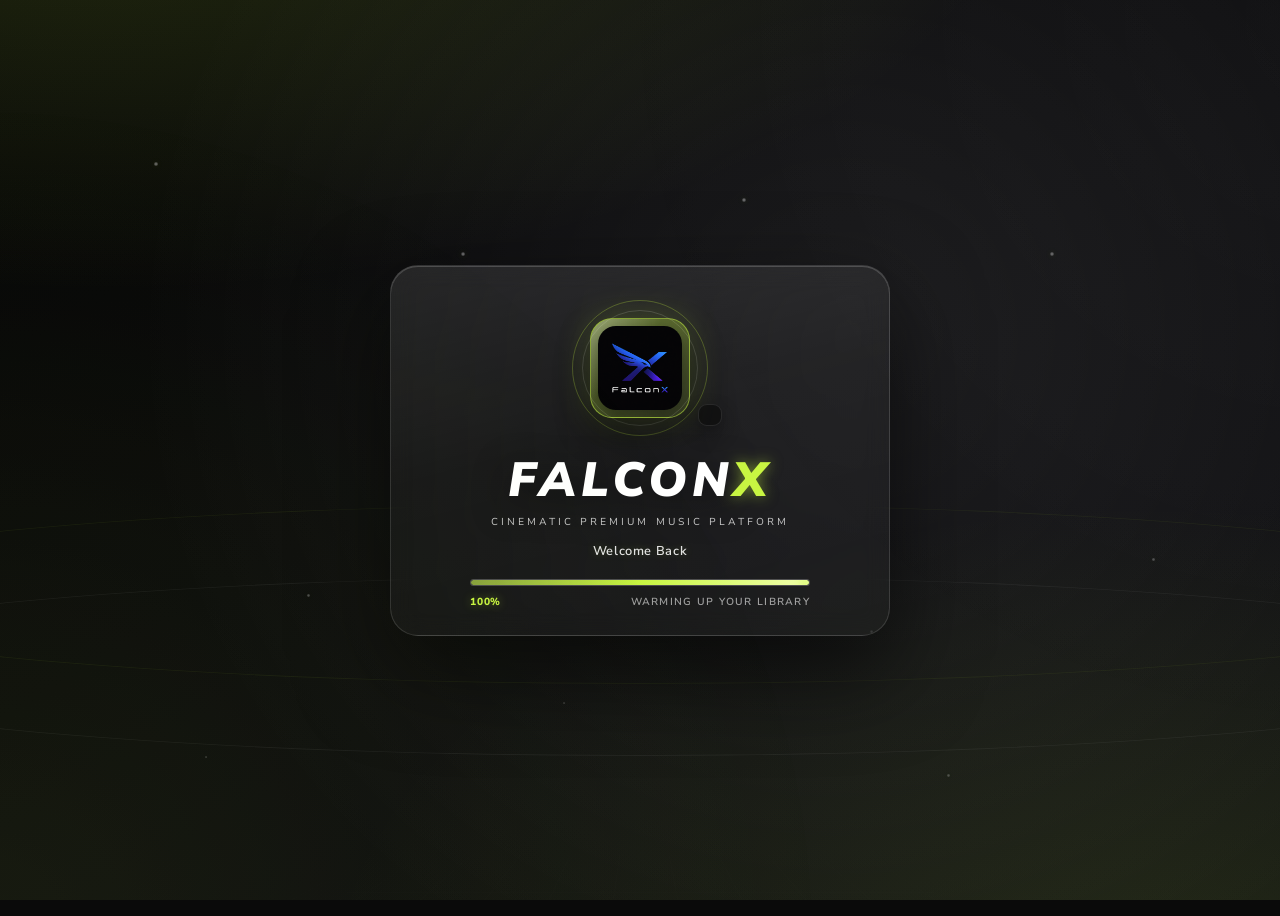
==== commit c24ca504: "Update index.html" ====
--- a/index.html
+++ b/index.html
@@ -306,6 +306,98 @@
             transition: color .15s;
         }
         
+        .lucide,
+        .lucide-icon {
+            display: block;
+            width: 1em;
+            height: 1em;
+            stroke-width: 2;
+        }
+        
+        .nav-icon-wrap .lucide {
+            width: 16px;
+            height: 16px;
+        }
+
+        .nav-arrow-btn .lucide {
+            width: 14px;
+            height: 14px;
+        }
+
+        .mobile-back-btn .lucide,
+        .mfp-back-btn .lucide {
+            width: 18px;
+            height: 18px;
+        }
+        
+        .search-icon,
+        .search-clear {
+            display: inline-flex;
+            align-items: center;
+            justify-content: center;
+        }
+        
+        .search-icon .lucide,
+        .search-clear .lucide {
+            width: 14px;
+            height: 14px;
+        }
+        
+        .topbar-icon-btn .lucide,
+        .queue-btn .lucide,
+        .dl-btn .lucide,
+        .player-like .lucide,
+        .player-dl-btn .lucide,
+        .ctrl-btn .lucide,
+        .queue-btn-player .lucide,
+        .dl-queue-btn .lucide,
+        .ps-icon-btn .lucide,
+        .fav-icon-btn .lucide,
+        .mfp-ctrl-btn .lucide,
+        .mfp-prev-btn .lucide,
+        .mfp-next-btn .lucide,
+        .mfp-action-btn .lucide,
+        .dp-close .lucide,
+        .qp-close .lucide,
+        .playlist-card-play .lucide,
+        .playlist-card-del .lucide {
+            width: 16px;
+            height: 16px;
+        }
+        
+        .play-btn .lucide,
+        .mfp-play-btn .lucide,
+        .card-play-btn .lucide,
+        .playlist-play-btn .lucide {
+            width: 18px;
+            height: 18px;
+        }
+
+        .create-playlist-icon .lucide,
+        .cover-ph .lucide {
+            width: 18px;
+            height: 18px;
+        }
+
+        .sort-pill-icon .lucide,
+        .sort-chevron .lucide,
+        .fav-sort-icon .lucide,
+        .fav-sort-chevron .lucide {
+            width: 12px;
+            height: 12px;
+        }
+
+        .continue-label .lucide {
+            width: 13px;
+            height: 13px;
+        }
+
+        .ps-remove .lucide,
+        .qp-item-rm .lucide {
+            width: 13px;
+            height: 13px;
+        }
+        
         .sidebar-library-block {
             background: var(--surface);
             border-radius: var(--radius);
@@ -334,7 +426,15 @@
         }
         
         .library-title span {
-            font-size: .9rem
+            font-size: .9rem;
+            display: inline-flex;
+            align-items: center;
+            justify-content: center;
+        }
+        
+        .library-title span .lucide {
+            width: 14px;
+            height: 14px;
         }
         
         .artists-list {
@@ -1123,6 +1223,11 @@
             transition: opacity .3s;
         }
         
+        .offline-badge .lucide {
+            width: 12px;
+            height: 12px;
+        }
+        
         .offline-badge.visible {
             opacity: 1
         }
@@ -1452,7 +1557,15 @@
         
         .dp-title {
             font-size: .9rem;
-            font-weight: 700
+            font-weight: 700;
+            display: inline-flex;
+            align-items: center;
+            gap: 7px;
+        }
+        
+        .dp-title .lucide {
+            width: 16px;
+            height: 16px;
         }
         
         .dp-close {
@@ -2099,12 +2212,16 @@
         }
         
         .sort-pill-icon {
-            font-size: .9rem;
+            display: inline-flex;
+            align-items: center;
+            justify-content: center;
             opacity: .85;
         }
-        
+
         .sort-chevron {
-            font-size: .66rem;
+            display: inline-flex;
+            align-items: center;
+            justify-content: center;
             opacity: .8;
             transform: translateY(1px);
         }
@@ -2392,7 +2509,10 @@
             cursor: pointer;
             padding: 4px 7px;
             border-radius: 4px;
-            transition: color .2s
+            transition: color .2s;
+            display: inline-flex;
+            align-items: center;
+            gap: 6px;
         }
         
         .ps-remove:hover {
@@ -2405,6 +2525,9 @@
         }
         
         .continue-label {
+            display: inline-flex;
+            align-items: center;
+            gap: 6px;
             font-size: .72rem;
             font-weight: 700;
             letter-spacing: 1.5px;
@@ -2483,6 +2606,10 @@
             padding: 8px 20px;
             border-radius: 500px;
             border: none;
+            display: inline-flex;
+            align-items: center;
+            justify-content: center;
+            gap: 6px;
             font-family: 'Circular Std', 'Circular', 'Spotify Mix', 'Nunito Sans', 'Helvetica Neue', Helvetica, Arial, sans-serif;
             font-size: .82rem;
             font-weight: 700;
@@ -2638,6 +2765,11 @@
             opacity: .4
         }
         
+        .empty-state .emoji .lucide {
+            width: 40px;
+            height: 40px;
+        }
+        
         .empty-state p {
             font-size: .9rem
         }
@@ -2654,7 +2786,9 @@
         }
         
         .add-to-playlist-dropdown button {
-            display: block;
+            display: inline-flex;
+            align-items: center;
+            gap: 6px;
             width: 100%;
             text-align: left;
             padding: 9px 14px;
@@ -2665,6 +2799,12 @@
             font-size: .82rem;
             cursor: pointer;
             transition: background .12s;
+        }
+
+        .add-to-playlist-dropdown button .lucide {
+            width: 13px;
+            height: 13px;
+            flex-shrink: 0;
         }
         
         .add-to-playlist-dropdown button:hover {
@@ -5198,11 +5338,15 @@
                 background: rgba(255, 255, 255, .1);
             }
             .fav-sort-icon {
-                font-size: .92rem;
+                display: inline-flex;
+                align-items: center;
+                justify-content: center;
                 opacity: .88;
             }
             .fav-sort-chevron {
-                font-size: .66rem;
+                display: inline-flex;
+                align-items: center;
+                justify-content: center;
                 opacity: .84;
             }
             .fav-song-list {
@@ -5904,10 +6048,10 @@
         </div>
 
 
-        <button class="mobile-back-btn hidden" id="mobileBackBtn" onclick="loadArtists()">‹</button>
-
-
-        <button class="fav-mobile-btn" onclick="showLikedSongs()" title="Favorites">&#10084;</button>
+        <button class="mobile-back-btn hidden" id="mobileBackBtn" onclick="loadArtists()"><i data-lucide="chevron-left" aria-hidden="true"></i></button>
+
+
+        <button class="fav-mobile-btn" onclick="showLikedSongs()" title="Favorites"><i data-lucide="heart" aria-hidden="true"></i></button>
 
 
         <div id="mobileAuthArea" style="flex-shrink:0">
@@ -5931,23 +6075,23 @@
 
         <div class="sidebar-nav-block">
             <button class="nav-btn active" id="navHome" onclick="loadArtists()">
-                <span class="nav-icon-wrap">&#127908;</span> Artists
+                <span class="nav-icon-wrap"><i data-lucide="disc-3" aria-hidden="true"></i></span> Artists
             </button>
             <button class="nav-btn" id="navFav" onclick="showLikedSongs()">
-                <span class="nav-icon-wrap">&#10084;</span> Favorites
+                <span class="nav-icon-wrap"><i data-lucide="heart" aria-hidden="true"></i></span> Favorites
             </button>
             <button class="nav-btn" id="navDownloads" onclick="showDownloads()">
-                <span class="nav-icon-wrap">&#128229;</span> Downloads
+                <span class="nav-icon-wrap"><i data-lucide="download" aria-hidden="true"></i></span> Downloads
             </button>
             <button class="nav-btn" id="navPlaylists" onclick="showPlaylists()">
-                <span class="nav-icon-wrap">&#127911;</span> Playlists
+                <span class="nav-icon-wrap"><i data-lucide="list-music" aria-hidden="true"></i></span> Playlists
             </button>
         </div>
 
 
         <div class="sidebar-library-block">
             <div class="library-header">
-                <div class="library-title"><span>&#127926;</span> Your Library</div>
+                <div class="library-title"><span><i data-lucide="library" aria-hidden="true"></i></span> Your Library</div>
             </div>
             <div class="artists-list" id="sidebarArtists"></div>
         </div>
@@ -6024,8 +6168,8 @@
 
     <div class="download-panel" id="downloadPanel">
         <div class="dp-header">
-            <div class="dp-title">&#128229; Download Queue</div>
-            <button class="dp-close" onclick="toggleDownloadPanel()">&#10005;</button>
+            <div class="dp-title"><i data-lucide="download" aria-hidden="true"></i><span>Download Queue</span></div>
+            <button class="dp-close" onclick="toggleDownloadPanel()"><i data-lucide="x" aria-hidden="true"></i></button>
         </div>
         <div class="dp-stats" id="dpStats">
             <div class="dp-stat"><span style="color:var(--text2)">Total</span><span class="dp-badge" id="dpTotal">0</span></div>
@@ -6033,7 +6177,7 @@
             <div class="dp-stat"><span style="color:var(--text2)">Done</span><span class="dp-badge done" id="dpDone">0</span></div>
         </div>
         <div class="dp-items" id="dpItems">
-            <div class="dp-empty">&#128229; <span>Queue empty — tap &#11015; on any song</span></div>
+            <div class="dp-empty"><i data-lucide="download" aria-hidden="true"></i><span>Queue empty - tap download on any song</span></div>
         </div>
         <div class="dp-actions">
             <button class="dp-action-btn" id="dpPauseBtn" onclick="toggleQueuePause()">Pause All</button>
@@ -6049,21 +6193,21 @@
             <div class="player-song-main">
                 <div class="player-song-title" id="playerTitle">Nothing playing</div>
                 <div class="player-song-artist" id="playerArtist">—</div>
-                <div class="player-song-meta"><span class="offline-badge" id="offlineBadge">&#10003; Offline</span></div>
+                <div class="player-song-meta"><span class="offline-badge" id="offlineBadge"><i data-lucide="check" aria-hidden="true"></i><span>Offline</span></span></div>
             </div>
             <div class="player-mobile-actions">
-                <button class="player-like" id="playerLikeBtn" onclick="togglePlayerLike()">&#9825;</button>
-                <button class="player-dl-btn" id="playerDlBtn" onclick="downloadCurrentSong()" title="Download">&#11015;</button>
+                <button class="player-like" id="playerLikeBtn" onclick="togglePlayerLike()"><i data-lucide="heart" aria-hidden="true"></i></button>
+                <button class="player-dl-btn" id="playerDlBtn" onclick="downloadCurrentSong()" title="Download"><i data-lucide="download" aria-hidden="true"></i></button>
             </div>
         </div>
         <div class="player-center">
             <div class="player-controls">
-                <button class="ctrl-btn" id="shuffleBtn" onclick="toggleShuffle()" title="Shuffle">&#10542;</button>
-                <button class="ctrl-btn" onclick="previous()" title="Previous">&#9198;</button>
-                <button class="play-btn" id="playBtn" onclick="togglePlay()">&#9654;</button>
-                <button class="ctrl-btn" onclick="next()" title="Next">&#9197;</button>
-                <button class="ctrl-btn" id="repeatBtn" onclick="toggleRepeat()" title="Repeat">&#8635;</button>
-                <button class="queue-btn-player" id="queueToggleBtn" onclick="toggleQueuePanel()">&#9776;</button>
+                <button class="ctrl-btn" id="shuffleBtn" onclick="toggleShuffle()" title="Shuffle"><i data-lucide="shuffle" aria-hidden="true"></i></button>
+                <button class="ctrl-btn" onclick="previous()" title="Previous"><i data-lucide="skip-back" aria-hidden="true"></i></button>
+                <button class="play-btn" id="playBtn" onclick="togglePlay()"><i data-lucide="play" aria-hidden="true"></i></button>
+                <button class="ctrl-btn" onclick="next()" title="Next"><i data-lucide="skip-forward" aria-hidden="true"></i></button>
+                <button class="ctrl-btn" id="repeatBtn" onclick="toggleRepeat()" title="Repeat"><i data-lucide="repeat" aria-hidden="true"></i></button>
+                <button class="queue-btn-player" id="queueToggleBtn" onclick="toggleQueuePanel()"><i data-lucide="list-music" aria-hidden="true"></i></button>
             </div>
             <div class="player-progress">
                 <span class="time-label" id="currentTime">0:00</span>
@@ -6075,10 +6219,10 @@
         </div>
         <div class="player-right">
             <button class="dl-queue-btn" id="dlQueueBtn" onclick="toggleDownloadPanel()" title="Downloads">
-                &#128229;<span class="dl-queue-badge hidden" id="dlQueueBadge">0</span>
+                <i data-lucide="download" aria-hidden="true"></i><span class="dl-queue-badge hidden" id="dlQueueBadge">0</span>
             </button>
             <div class="volume-wrap">
-                <span class="vol-icon" onclick="toggleMute()">&#128266;</span>
+                <span class="vol-icon" onclick="toggleMute()"><i data-lucide="volume-2" aria-hidden="true"></i></span>
                 <input type="range" id="volumeSlider" min="0" max="1" step="0.01" value="1">
             </div>
         </div>
@@ -6099,7 +6243,7 @@
     <div class="queue-panel" id="queuePanel">
         <div class="qp-header">
             <div class="qp-title">Queue</div>
-            <button class="qp-close" onclick="toggleQueuePanel()">&#10005;</button>
+            <button class="qp-close" onclick="toggleQueuePanel()"><i data-lucide="x" aria-hidden="true"></i></button>
         </div>
         <div class="qp-body" id="queuePanelBody"></div>
     </div>
@@ -6112,7 +6256,7 @@
     <div id="fullscreenPlayer" class="mobile-fullscreen-player">
         <!-- Header -->
         <div class="mfp-header">
-            <button onclick="closeFullPlayer()" id="closePlayer" class="mfp-back-btn">‹</button>
+            <button onclick="closeFullPlayer()" id="closePlayer" class="mfp-back-btn"><i data-lucide="chevron-left" aria-hidden="true"></i></button>
             <span class="mfp-header-title">Now Playing</span>
             <div style="width: 32px;"></div>
         </div>
@@ -6138,16 +6282,16 @@
         </div>
 
         <div class="mfp-controls">
-            <button class="mfp-ctrl-btn" id="fsShuffle" onclick="toggleShuffle()" title="Shuffle">&#10542;</button>
-            <button class="mfp-prev-btn" onclick="previous()" title="Previous">&#9198;</button>
-            <button class="mfp-play-btn" id="fsPlay" onclick="togglePlay()">&#9654;</button>
-            <button class="mfp-next-btn" onclick="next()" title="Next">&#9197;</button>
-            <button class="mfp-ctrl-btn" id="fsRepeat" onclick="toggleRepeat()" title="Repeat">&#8635;</button>
+            <button class="mfp-ctrl-btn" id="fsShuffle" onclick="toggleShuffle()" title="Shuffle"><i data-lucide="shuffle" aria-hidden="true"></i></button>
+            <button class="mfp-prev-btn" onclick="previous()" title="Previous"><i data-lucide="skip-back" aria-hidden="true"></i></button>
+            <button class="mfp-play-btn" id="fsPlay" onclick="togglePlay()"><i data-lucide="play" aria-hidden="true"></i></button>
+            <button class="mfp-next-btn" onclick="next()" title="Next"><i data-lucide="skip-forward" aria-hidden="true"></i></button>
+            <button class="mfp-ctrl-btn" id="fsRepeat" onclick="toggleRepeat()" title="Repeat"><i data-lucide="repeat" aria-hidden="true"></i></button>
         </div>
 
 
         <div class="mfp-actions">
-            <button class="mfp-action-btn" id="fsLikeBtn" onclick="toggleFullPlayerLike()" title="Like">&#9825;</button>
+            <button class="mfp-action-btn" id="fsLikeBtn" onclick="toggleFullPlayerLike()" title="Like"><i data-lucide="heart" aria-hidden="true"></i></button>
         </div>
     </div>
 
@@ -6163,6 +6307,7 @@
         </div>
     </div>
 
+    <script src="https://unpkg.com/lucide@latest"></script>
     <script type="module">
         import{initializeApp}from"https://www.gstatic.com/firebasejs/10.12.0/firebase-app.js"; import{getAuth,GoogleAuthProvider,signInWithPopup,signInWithRedirect,getRedirectResult,signOut as fbSignOut,onAuthStateChanged,setPersistence,browserLocalPersistence}from"https://www.gstatic.com/firebasejs/10.12.0/firebase-auth.js";
         import{getFirestore,doc,setDoc,getDoc,updateDoc}from"https://www.gstatic.com/firebasejs/10.12.0/firebase-firestore.js"; const firebaseConfig={apiKey:"AIzaSyBGByQV7o655YvsCa8_c16P6zIaMGr7Uq0",authDomain:"falconx-f1016.firebaseapp.com",projectId:"falconx-f1016",storageBucket:"falconx-f1016.firebasestorage.app",messagingSenderId:"357270984794",appId:"1:357270984794:web:93a4c9e3502eeeeca42063"};
@@ -6317,6 +6462,53 @@
             }
         }
         startSplashSequence();
+
+        const uiIcon = (name, className = '') => `<i data-lucide="${name}"${className ? ` class="${className}"` : ''} aria-hidden="true"></i>`;
+
+        function renderLucideIcons(root = document) {
+            try {
+                if (!window.lucide || typeof window.lucide.createIcons !== 'function') return;
+                window.lucide.createIcons({
+                    root,
+                    attrs: {
+                        'stroke-width': 2,
+                        'aria-hidden': 'true'
+                    }
+                });
+            } catch (e) {}
+        }
+
+        function setElementIcon(el, iconName) {
+            if (!el) return;
+            el.innerHTML = uiIcon(iconName);
+            renderLucideIcons(el);
+        }
+
+        function setPlayButtonIcons(paused = true) {
+            setElementIcon(playBtn, paused ? 'play' : 'pause');
+            setElementIcon(document.getElementById('fsPlay'), paused ? 'play' : 'pause');
+        }
+
+        const __lucideObserver = new MutationObserver((mutations) => {
+            mutations.forEach((m) => {
+                m.addedNodes.forEach((node) => {
+                    if (!(node instanceof Element)) return;
+                    if (node.matches('[data-lucide]') || node.querySelector('[data-lucide]')) {
+                        renderLucideIcons(node);
+                    }
+                });
+            });
+        });
+
+        function initLucideSystem() {
+            renderLucideIcons(document);
+            if (document.body) {
+                __lucideObserver.observe(document.body, {
+                    childList: true,
+                    subtree: true
+                });
+            }
+        }
 
         const artists = {
             prem: {
@@ -7947,8 +8139,9 @@
             if (!el) {
                 el = document.createElement('div');
                 el.id = 'dpi_' + item.id;
-                el.innerHTML = `<img src="${escH(item.song.poster)}" onerror="this.style.background='var(--surface3)'"><div class="dp-item-info"><div class="dp-item-title">${escH(item.song.title)}</div><div class="dp-item-status"><div class="dp-dot"></div><span class="dp-status-text">${item.status}</span></div><div class="dp-progress"><div class="dp-progress-bar" style="width:0%"></div></div></div><button class="dp-item-del" onclick="removeFromDlQueue('${item.id}')" title="Remove from queue" aria-label="Remove from queue">&#10005;</button>`;
+                el.innerHTML = `<img src="${escH(item.song.poster)}" onerror="this.style.background='var(--surface3)'"><div class="dp-item-info"><div class="dp-item-title">${escH(item.song.title)}</div><div class="dp-item-status"><div class="dp-dot"></div><span class="dp-status-text">${item.status}</span></div><div class="dp-progress"><div class="dp-progress-bar" style="width:0%"></div></div></div><button class="dp-item-del" onclick="removeFromDlQueue('${item.id}')" title="Remove from queue" aria-label="Remove from queue">${uiIcon('x')}</button>`;
                 container.appendChild(el);
+                renderLucideIcons(el);
             }
             el.className = 'dp-item ' + (item.status === 'active' ? 'active' : item.status === 'done' ? 'done' : item.status === 'error' ? 'error' : '');
             el.querySelector('.dp-status-text').textContent = item.status === 'active' ? 'Downloading…' : item.status === 'done' ? 'Saved offline' : item.status === 'error' ? 'Failed' : item.status;
@@ -7959,14 +8152,20 @@
             dlQueue = dlQueue.filter(i => i.id !== id);
             const el = document.getElementById('dpi_' + id);
             if (el) el.remove();
-            if (!dlQueue.length) document.getElementById('dpItems').innerHTML = '<div class="dp-empty">&#128229; <span>Queue empty — tap &#11015; on any song</span></div>';
+            if (!dlQueue.length) {
+                const items = document.getElementById('dpItems');
+                items.innerHTML = `<div class="dp-empty">${uiIcon('download')} <span>Queue empty - tap download on any song</span></div>`;
+                renderLucideIcons(items);
+            }
             updateDpStats();
         };
 
         window.clearAllFromQueue = () => {
             if (!confirm('Clear download queue?')) return;
             dlQueue = [];
-            document.getElementById('dpItems').innerHTML = '<div class="dp-empty">&#128229; <span>Queue empty — tap &#11015; on any song</span></div>';
+            const items = document.getElementById('dpItems');
+            items.innerHTML = `<div class="dp-empty">${uiIcon('download')} <span>Queue empty - tap download on any song</span></div>`;
+            renderLucideIcons(items);
             updateDpStats();
             dpanel().classList.remove('open');
         };
@@ -8441,7 +8640,7 @@
             if (!currentSong) return;
             const dl = isDownloaded(currentSong.file);
             btn.classList.toggle('downloaded', dl);
-            btn.textContent = dl ? '?' : '?';
+            setElementIcon(btn, dl ? 'check' : 'download');
             btn.title = dl ? 'Downloaded — click to remove' : 'Download for offline';
             badge.classList.toggle('visible', dl);
         }
@@ -8480,11 +8679,12 @@
                 });
             });
             document.getElementById('mainArea').innerHTML = `
-            <div class="main-topbar"><div class="nav-arrows"><button class="nav-arrow-btn" onclick="history.back()">‹</button></div><div style="flex:1"><div style="font-size:1.2rem;font-weight:800">Downloads</div><div style="font-size:.72rem;color:var(--text2)">${count} cached offline</div></div>${count>0?`<button class="btn btn-outline" onclick="clearAllDownloads()" style="font-size:.75rem">&#128465; Clear All</button>`:''}</div>
+            <div class="main-topbar"><div class="nav-arrows"><button class="nav-arrow-btn" onclick="history.back()">${uiIcon('chevron-left')}</button></div><div style="flex:1"><div style="font-size:1.2rem;font-weight:800">Downloads</div><div style="font-size:.72rem;color:var(--text2)">${count} cached offline</div></div>${count>0?`<button class="btn btn-outline" onclick="clearAllDownloads()" style="font-size:.75rem;display:inline-flex;align-items:center;gap:6px">${uiIcon('trash-2')}<span>Clear All</span></button>`:''}</div>
             <div class="songs-section" style="padding-top:20px">
-            ${dlSongs.length===0?`<div class="empty-state"><div class="emoji">&#11015;</div><p>No songs downloaded yet.</p><p style="font-size:.8rem;margin-top:6px;color:var(--muted)">Tap &#11015; on any song to save offline.</p></div>`:dlSongs.map((s,i)=>`<div class="song-row" onclick="playDlSong(${i})"><div class="song-num">${i+1}</div><div class="song-row-info"><img src="${escH(s.poster)}" onerror="this.style.background='#282828'" loading="lazy"><div class="song-row-text"><h4>${escH(s.title)}</h4><p>${escH(s.artistName)}</p></div></div><div class="song-actions" style="opacity:1"><span style="font-size:.6rem;color:var(--accent);background:var(--accent3);border:1px solid rgba(200,245,66,.18);padding:2px 8px;border-radius:20px">&#10003; Saved</span><button class="queue-btn" onclick="event.stopPropagation();removeCachedSong('${escA(s.file)}')" title="Remove">&#10005;</button></div></div>`).join('')}
+            ${dlSongs.length===0?`<div class="empty-state"><div class="emoji">${uiIcon('download')}</div><p>No songs downloaded yet.</p><p style="font-size:.8rem;margin-top:6px;color:var(--muted)">Tap download on any song to save offline.</p></div>`:dlSongs.map((s,i)=>`<div class="song-row" onclick="playDlSong(${i})"><div class="song-num">${i+1}</div><div class="song-row-info"><img src="${escH(s.poster)}" onerror="this.style.background='#282828'" loading="lazy"><div class="song-row-text"><h4>${escH(s.title)}</h4><p>${escH(s.artistName)}</p></div></div><div class="song-actions" style="opacity:1"><span style="font-size:.6rem;color:var(--accent);background:var(--accent3);border:1px solid rgba(200,245,66,.18);padding:2px 8px;border-radius:20px;display:inline-flex;align-items:center;gap:4px">${uiIcon('check')}<span>Saved</span></span><button class="queue-btn" onclick="event.stopPropagation();removeCachedSong('${escA(s.file)}')" title="Remove">${uiIcon('x')}</button></div></div>`).join('')}
             </div>`;
             window.__dlSongs = dlSongs;
+            renderLucideIcons(document.getElementById('mainArea'));
         }
 
         window.playDlSong = (i) => { if (!window.__dlSongs) return; currentSongs = window.__dlSongs; currentArtistKey = null; currentIndex = i; playSong(i,true); };
@@ -8617,6 +8817,7 @@
             if (!list) return;
             currentPlaylistViewSongs = getSortedPlaylistSongs(plId, currentPlaylistSortType);
             list.innerHTML = currentPlaylistViewSongs.map((song, i) => playlistSongRowHTML(plId, song, i)).join('');
+            renderLucideIcons(list);
             updatePlaylistSortUI();
             updatePlaylistPlayingState(autoScrollActive);
         }
@@ -8652,15 +8853,17 @@
             currentPlaylistId = null;
             currentPlaylistViewSongs = [];
             const ids = Object.keys(playlists);
-            document.getElementById('mainArea').innerHTML = `
-            <div class="main-topbar"><div class="nav-arrows"><button class="nav-arrow-btn" onclick="loadArtists()">‹</button></div><div style="flex:1"><div style="font-size:1.2rem;font-weight:800">Playlists</div><div style="font-size:.72rem;color:var(--text2)">${ids.length} playlist${ids.length!==1?'s':''}</div></div><button class="btn btn-accent" onclick="openCreatePlaylistModal()">+ New</button></div>
+            const mainArea = document.getElementById('mainArea');
+            mainArea.innerHTML = `
+            <div class="main-topbar"><div class="nav-arrows"><button class="nav-arrow-btn" onclick="loadArtists()">${uiIcon('chevron-left')}</button></div><div style="flex:1"><div style="font-size:1.2rem;font-weight:800">Playlists</div><div style="font-size:.72rem;color:var(--text2)">${ids.length} playlist${ids.length!==1?'s':''}</div></div><button class="btn btn-accent" onclick="openCreatePlaylistModal()">${uiIcon('plus')}<span>New</span></button></div>
             <div class="playlists-wrap" style="padding-top:20px">
-                <button class="create-playlist-btn" onclick="openCreatePlaylistModal()"><div class="create-playlist-icon">+</div><span>Create new playlist</span></button>
-                ${ids.length===0?`<div class="empty-state" style="padding:40px 0"><div class="emoji">&#127911;</div><p>No playlists yet.</p></div>`:`<div class="playlist-grid">${ids.map(id=>playlistCardHTML(id)).join('')}</div>`}
+                <button class="create-playlist-btn" onclick="openCreatePlaylistModal()"><div class="create-playlist-icon">${uiIcon('plus')}</div><span>Create new playlist</span></button>
+                ${ids.length===0?`<div class="empty-state" style="padding:40px 0"><div class="emoji">${uiIcon('list-music')}</div><p>No playlists yet.</p></div>`:`<div class="playlist-grid">${ids.map(id=>playlistCardHTML(id)).join('')}</div>`}
             </div>`;
-        }
-
-        function playlistCardHTML(id) { const pl=playlists[id]; const songs=pl.songs||[]; const covers=songs.slice(0,4).map(s=>s.poster); while(covers.length<4)covers.push(null); return`<div class="playlist-card" onclick="openPlaylist('${escA(id)}')"><div class="playlist-card-cover">${covers.map(c=>c?`<img src="${escH(c)}" onerror="this.parentElement.style.background='var(--surface3)'">`:`<div class="cover-ph">&#9835;</div>`).join('')}</div><div class="playlist-card-name">${escH(pl.name)}</div><div class="playlist-card-count">${songs.length} song${songs.length!==1?'s':''}</div><button class="playlist-card-play" onclick="event.stopPropagation();playPlaylistById('${escA(id)}')">&#9654;</button><button class="playlist-card-del" onclick="event.stopPropagation();deletePlaylist('${escA(id)}')" title="Delete">&#10005;</button></div>`; }
+            renderLucideIcons(mainArea);
+        }
+
+        function playlistCardHTML(id) { const pl=playlists[id]; const songs=pl.songs||[]; const covers=songs.slice(0,4).map(s=>s.poster); while(covers.length<4)covers.push(null); return`<div class="playlist-card" onclick="openPlaylist('${escA(id)}')"><div class="playlist-card-cover">${covers.map(c=>c?`<img src="${escH(c)}" onerror="this.parentElement.style.background='var(--surface3)'">`:`<div class="cover-ph">${uiIcon('music-2')}</div>`).join('')}</div><div class="playlist-card-name">${escH(pl.name)}</div><div class="playlist-card-count">${songs.length} song${songs.length!==1?'s':''}</div><button class="playlist-card-play" onclick="event.stopPropagation();playPlaylistById('${escA(id)}')">${uiIcon('play')}</button><button class="playlist-card-del" onclick="event.stopPropagation();deletePlaylist('${escA(id)}')" title="Delete">${uiIcon('trash-2')}</button></div>`; }
 
         function openPlaylist(id) {
             const pl = playlists[id];
@@ -8672,25 +8875,27 @@
             const covers = songs.slice(0, 4).map((s) => s.poster);
             while (covers.length < 4) covers.push(null);
             const hasSongs = songs.length > 0;
-            document.getElementById('mainArea').innerHTML = `
+            const mainArea = document.getElementById('mainArea');
+            mainArea.innerHTML = `
             <div class="playlist-page-header">
-                <div class="playlist-cover-collage">${covers.map(c=>c?`<img src="${escH(c)}" onerror="this.src=''">`:`<div class="cover-ph">&#9835;</div>`).join('')}</div>
+                <div class="playlist-cover-collage">${covers.map(c=>c?`<img src="${escH(c)}" onerror="this.src=''">`:`<div class="cover-ph">${uiIcon('music-2')}</div>`).join('')}</div>
                 <div class="playlist-page-info">
                     <div class="playlist-type-label">Playlist</div>
                     <div class="playlist-page-title">${escH(pl.name)}</div>
                     <div class="playlist-page-stats">${songs.length} songs</div>
                     <div class="playlist-page-actions">
-                        <button class="playlist-play-btn" title="Play playlist" onclick="playPlaylistById('${escA(id)}')">&#9654;</button>
-                        <button class="playlist-shuffle-btn" title="Shuffle playlist" onclick="shufflePlaylistById('${escA(id)}')">&#128256; Shuffle</button>
-                        <button class="btn btn-outline" onclick="openRenamePlaylistModal('${escA(id)}')">&#9998; Rename</button>
-                        <button class="btn btn-outline" style="color:rgba(255,85,85,.7);border-color:rgba(255,85,85,.2)" onclick="deletePlaylist('${escA(id)}')">&#128465;</button>
+                        <button class="playlist-play-btn" title="Play playlist" onclick="playPlaylistById('${escA(id)}')">${uiIcon('play')}</button>
+                        <button class="playlist-shuffle-btn" title="Shuffle playlist" onclick="shufflePlaylistById('${escA(id)}')">${uiIcon('shuffle')}<span>Shuffle</span></button>
+                        <button class="btn btn-outline" onclick="openRenamePlaylistModal('${escA(id)}')">${uiIcon('pencil')}<span>Rename</span></button>
+                        <button class="btn btn-outline" style="color:rgba(255,85,85,.7);border-color:rgba(255,85,85,.2)" onclick="deletePlaylist('${escA(id)}')">${uiIcon('trash-2')}</button>
                     </div>
                 </div>
             </div>
-            ${hasSongs?`<div class="playlist-sort-row"><button class="playlist-sort-trigger" id="playlistSortTrigger" onclick="togglePlaylistSortSheet()"><span class="sort-pill-icon">&#8645;</span><span>Sort: <span id="playlistSortLabel">${getPlaylistSortLabel(currentPlaylistSortType)}</span></span><span class="sort-chevron">&#9662;</span></button></div>`:''}
-            <div class="playlist-song-list">${hasSongs?`<div class="playlist-song-header"><span>#</span><span>Title</span><span></span></div><div id="playlistSongsList"></div>`:`<div class="empty-state" style="padding:44px 0"><div class="emoji">&#9835;</div><p>No songs yet.</p></div>`}</div>
+            ${hasSongs?`<div class="playlist-sort-row"><button class="playlist-sort-trigger" id="playlistSortTrigger" onclick="togglePlaylistSortSheet()"><span class="sort-pill-icon">${uiIcon('arrow-up-down')}</span><span>Sort: <span id="playlistSortLabel">${getPlaylistSortLabel(currentPlaylistSortType)}</span></span><span class="sort-chevron">${uiIcon('chevron-down')}</span></button></div>`:''}
+            <div class="playlist-song-list">${hasSongs?`<div class="playlist-song-header"><span>#</span><span>Title</span><span></span></div><div id="playlistSongsList"></div>`:`<div class="empty-state" style="padding:44px 0"><div class="emoji">${uiIcon('music-2')}</div><p>No songs yet.</p></div>`}</div>
             ${hasSongs?`<div class="playlist-sort-sheet" id="playlistSortSheet" onclick="closePlaylistSortSheetOnOverlay(event)"><div class="playlist-sort-sheet-card"><div class="playlist-sort-sheet-title">Sort Playlist</div><button class="playlist-sort-option" data-sort="default" onclick="setPlaylistSort('default')">Default</button><button class="playlist-sort-option" data-sort="recent" onclick="setPlaylistSort('recent')">Recently Added</button><button class="playlist-sort-option" data-sort="title" onclick="setPlaylistSort('title')">A-Z</button><button class="playlist-sort-option" data-sort="artist" onclick="setPlaylistSort('artist')">Artist Name</button><button class="playlist-sort-option" data-sort="plays" onclick="setPlaylistSort('plays')">Most Played</button><button class="playlist-sort-close" onclick="closePlaylistSortSheet()">Close</button></div></div>`:''}
             `;
+            renderLucideIcons(mainArea);
             if (hasSongs) {
                 renderPlaylistSongs(id, true);
             } else {
@@ -8702,7 +8907,7 @@
             const playing = currentSong && currentSong.file === song.file && !audio.paused;
             const liked = likedSongs.has(song.file);
             const dl = isDownloaded(song.file);
-            return `<div class="playlist-song-row${playing?' playing':''}" data-file="${escH(song.file)}" onclick="playFromPlaylist('${escA(plId)}',${i})"><div class="ps-num">${playing?'<div class="eq-bars"><div class="eq-bar"></div><div class="eq-bar"></div><div class="eq-bar"></div></div>':i+1}</div><div class="ps-info"><img src="${escH(song.poster)}" onerror="this.style.background='#282828'"><div class="ps-text"><h4>${escH(song.title)}</h4><p>${escH(song.artistName||'')}</p></div></div><div class="ps-actions"><button class="ps-icon-btn${liked?' liked':''}" title="${liked?'Unlike':'Like'}" onclick="event.stopPropagation();togglePlaylistLike('${escA(plId)}','${escA(song.file)}')">${liked?'&#10084;':'&#9825;'}</button><button class="ps-icon-btn${dl?' downloaded':''}" title="${dl?'Remove download':'Download'}" onclick="event.stopPropagation();handleDlBtn(this,'${escA(song.file)}')">${dl?'&#10003;':'&#11015;'}</button><button class="ps-remove" onclick="event.stopPropagation();removeSongFromPlaylist('${escA(plId)}','${escA(song.file)}')">&#10005; Remove</button></div></div>`;
+            return `<div class="playlist-song-row${playing?' playing':''}" data-file="${escH(song.file)}" onclick="playFromPlaylist('${escA(plId)}',${i})"><div class="ps-num">${playing?'<div class="eq-bars"><div class="eq-bar"></div><div class="eq-bar"></div><div class="eq-bar"></div></div>':i+1}</div><div class="ps-info"><img src="${escH(song.poster)}" onerror="this.style.background='#282828'"><div class="ps-text"><h4>${escH(song.title)}</h4><p>${escH(song.artistName||'')}</p></div></div><div class="ps-actions"><button class="ps-icon-btn${liked?' liked':''}" title="${liked?'Unlike':'Like'}" onclick="event.stopPropagation();togglePlaylistLike('${escA(plId)}','${escA(song.file)}')">${liked?uiIcon('heart'):uiIcon('heart-off')}</button><button class="ps-icon-btn${dl?' downloaded':''}" title="${dl?'Remove download':'Download'}" onclick="event.stopPropagation();handleDlBtn(this,'${escA(song.file)}')">${dl?uiIcon('check'):uiIcon('download')}</button><button class="ps-remove" onclick="event.stopPropagation();removeSongFromPlaylist('${escA(plId)}','${escA(song.file)}')">${uiIcon('x')}<span>Remove</span></button></div></div>`;
         }
 
         window.playFromPlaylist = (plId,i) => { const source=getPlaylistPlaybackSource(plId); if(!source[i])return; currentSongs=source.map(s=>({...s})); currentArtistKey=null; currentIndex=i; playSong(i,true); };
@@ -8741,18 +8946,19 @@
         function loadArtists() {
             setNavActive('navHome'); setMobileBack(false);
             const keys = Object.keys(artists);
-            const continueHTML = continueListening.length>0?`<div class="continue-strip"><div class="continue-label">&#9654; Continue Listening</div><div class="continue-scroll">${continueListening.slice(0,18).map(s=>`<div class="continue-card" onclick="playFromHistory('${escA(s.file)}','${escA(s.artistKey||'')}')"><img src="${s.poster}" onerror="this.style.background='#282828'" loading="lazy"><div class="continue-card-info"><div class="continue-card-title">${escH(s.title)}</div><div class="continue-card-artist">${escH(s.artistName||'')}</div></div></div>`).join('')}</div></div>`:'';
-            document.getElementById('mainArea').innerHTML = `
+            const continueHTML = continueListening.length>0?`<div class="continue-strip"><div class="continue-label">${uiIcon('play')}<span>Continue Listening</span></div><div class="continue-scroll">${continueListening.slice(0,18).map(s=>`<div class="continue-card" onclick="playFromHistory('${escA(s.file)}','${escA(s.artistKey||'')}')"><img src="${s.poster}" onerror="this.style.background='#282828'" loading="lazy"><div class="continue-card-info"><div class="continue-card-title">${escH(s.title)}</div><div class="continue-card-artist">${escH(s.artistName||'')}</div></div></div>`).join('')}</div></div>`:'';
+            const mainArea = document.getElementById('mainArea');
+            mainArea.innerHTML = `
             <div class="main-topbar">
-                <div class="nav-arrows"><button class="nav-arrow-btn" title="Back">‹</button><button class="nav-arrow-btn" title="Forward">›</button></div>
+                <div class="nav-arrows"><button class="nav-arrow-btn" title="Back">${uiIcon('chevron-left')}</button><button class="nav-arrow-btn" title="Forward">${uiIcon('chevron-right')}</button></div>
                 <div class="search-box">
-                    <span class="search-icon">&#128269;</span>
+                    <span class="search-icon">${uiIcon('search')}</span>
                     <input type="text" id="searchBar" placeholder="Search artists or songs…" oninput="globalSearch()">
-                    <button class="search-clear" id="searchClear" onclick="clearSearch()">&#10005;</button>
+                    <button class="search-clear" id="searchClear" onclick="clearSearch()">${uiIcon('x')}</button>
                 </div>
                 <div class="topbar-actions">
-                    <button class="topbar-icon-btn" onclick="showLikedSongs()" title="Favorites">&#10084;</button>
-                    <button class="topbar-icon-btn" onclick="showPlaylists()" title="Playlists">&#127911;</button>
+                    <button class="topbar-icon-btn" onclick="showLikedSongs()" title="Favorites">${uiIcon('heart')}</button>
+                    <button class="topbar-icon-btn" onclick="showPlaylists()" title="Playlists">${uiIcon('list-music')}</button>
                 </div>
             </div>
             ${continueHTML}
@@ -8761,9 +8967,10 @@
                 <span style="font-family:'Circular Std','Circular','Spotify Mix','Nunito Sans','Helvetica Neue',Helvetica,Arial,sans-serif;font-size:.62rem;color:var(--text2)">${keys.length} IN LIBRARY</span>
             </div>
             <div class="artists-grid">
-                ${keys.map(key=>{ const a=artists[key]; return`<div class="artist-card" onclick="openArtist('${key}')"><div class="artist-card-img-wrap"><img src="${a.image}" onerror="this.style.background='#282828'" loading="lazy"><button class="card-play-btn" onclick="event.stopPropagation();playArtist('${key}')">&#9654;</button></div><div class="artist-card-name">${a.name}</div><div class="artist-card-count">${a.songs.length} tracks</div></div>`; }).join('')}
+                ${keys.map(key=>{ const a=artists[key]; return`<div class="artist-card" onclick="openArtist('${key}')"><div class="artist-card-img-wrap"><img src="${a.image}" onerror="this.style.background='#282828'" loading="lazy"><button class="card-play-btn" onclick="event.stopPropagation();playArtist('${key}')">${uiIcon('play')}</button></div><div class="artist-card-name">${a.name}</div><div class="artist-card-count">${a.songs.length} tracks</div></div>`; }).join('')}
             </div>`;
             initSearchClear();
+            renderLucideIcons(mainArea);
         }
 
         function initSearchClear() { const inp=document.getElementById('searchBar'); const clr=document.getElementById('searchClear'); if(!inp||!clr)return; inp.addEventListener('input',()=>clr.classList.toggle('visible',inp.value.length>0)); }
@@ -8774,12 +8981,13 @@
         function openArtist(key) {
             currentArtistKey = key; const a = artists[key]; currentSongs = a.songs;
             setSidebarActive(key); setMobileBack(true);
-            document.getElementById('mainArea').innerHTML = `
+            const mainArea = document.getElementById('mainArea');
+            mainArea.innerHTML = `
             <div class="main-topbar">
-                <div class="nav-arrows"><button class="nav-arrow-btn" onclick="loadArtists()">‹</button></div>
-                <div class="search-box"><span class="search-icon">&#128269;</span><input type="text" id="searchBar" placeholder="Search in ${a.name}…" oninput="globalSearch()"><button class="search-clear" id="searchClear" onclick="clearSearch()">&#10005;</button></div>
+                <div class="nav-arrows"><button class="nav-arrow-btn" onclick="loadArtists()">${uiIcon('chevron-left')}</button></div>
+                <div class="search-box"><span class="search-icon">${uiIcon('search')}</span><input type="text" id="searchBar" placeholder="Search in ${a.name}…" oninput="globalSearch()"><button class="search-clear" id="searchClear" onclick="clearSearch()">${uiIcon('x')}</button></div>
             </div>
-            <div class="artist-hero"><div class="artist-hero-bg" style="background-image:url('${a.image}')"></div><div class="artist-hero-overlay"></div><div class="artist-hero-content"><img class="artist-hero-img" src="${a.image}" onerror="this.style.background='#282828'"><div><div class="artist-hero-tag">Artist</div><div class="artist-hero-name">${a.name}</div><div style="font-size:.8rem;color:var(--text2);margin-bottom:16px">${a.songs.length} songs</div><div class="artist-hero-actions"><button class="btn btn-white" onclick="playArtist('${key}')">&#9654; Play</button><button class="btn btn-outline" onclick="shuffleArtist('${key}')">&#128256; Shuffle</button></div></div></div></div>
+            <div class="artist-hero"><div class="artist-hero-bg" style="background-image:url('${a.image}')"></div><div class="artist-hero-overlay"></div><div class="artist-hero-content"><img class="artist-hero-img" src="${a.image}" onerror="this.style.background='#282828'"><div><div class="artist-hero-tag">Artist</div><div class="artist-hero-name">${a.name}</div><div style="font-size:.8rem;color:var(--text2);margin-bottom:16px">${a.songs.length} songs</div><div class="artist-hero-actions"><button class="btn btn-white" onclick="playArtist('${key}')">${uiIcon('play')}<span>Play</span></button><button class="btn btn-outline" onclick="shuffleArtist('${key}')">${uiIcon('shuffle')}<span>Shuffle</span></button></div></div></div></div>
             <div class="songs-section" style="padding-top:20px">
                 <div style="display:flex;justify-content:flex-end;margin-bottom:10px;gap:8px;align-items:center">
                     <label style="font-size:.78rem;color:var(--text2)">Sort:</label>
@@ -8794,14 +9002,15 @@
                 <div id="songsList">${a.songs.map((s,i)=>songRowHTML(s,i,a.name)).join('')}</div>
             </div>`;
             initSearchClear();
-        }
-
-        function songRowHTML(song,i,artistName) { const playing=currentSong&&currentSong.file===song.file&&!audio.paused; const liked=likedSongs.has(song.file); const dl=isDownloaded(song.file); return`<div class="song-row${playing?' playing':''}" id="row_${i}" onclick="playSong(${i},true)"><div class="song-num">${playing?'<div class="eq-bars"><div class="eq-bar"></div><div class="eq-bar"></div><div class="eq-bar"></div></div>':i+1}</div><div class="song-row-info"><img src="${song.poster}" onerror="this.style.background='#282828'" loading="lazy"><div class="song-row-text"><h4>${escH(song.title)}</h4><p>${escH(artistName)}</p></div></div><div class="song-actions"><button class="like-btn${liked?' liked':''}" onclick="event.stopPropagation();toggleLike('${escA(song.file)}',${i})">${liked?'&#10084;':'&#9825;'}</button><button class="dl-btn${dl?' downloaded':''}" onclick="event.stopPropagation();handleDlBtn(this,'${escA(song.file)}')" title="${dl?'Remove':'Download'}">${dl?'&#10003;':'&#11015;'}</button><button class="queue-btn" onclick="event.stopPropagation();showAddToPlaylistMenu(event,'${escA(song.file)}',${i})" title="Add to playlist">&#127911;</button><button class="queue-btn" onclick="event.stopPropagation();addToQueue(${i})" title="Add to queue">+</button></div></div>`; }
-
-        window.handleDlBtn = async(btn,fileId) => { if(isDownloaded(fileId)){if(confirm('Remove from offline?')){await removeCachedSong(fileId);btn.classList.remove('downloaded');btn.innerHTML='&#11015;';}}else{let song=null;for(let k in artists){song=artists[k].songs.find(s=>s.file===fileId);if(song){song={...song,artistName:artists[k].name};break;}}if(song)addToDlQueue(song);} };
+            renderLucideIcons(mainArea);
+        }
+
+        function songRowHTML(song,i,artistName) { const playing=currentSong&&currentSong.file===song.file&&!audio.paused; const liked=likedSongs.has(song.file); const dl=isDownloaded(song.file); return`<div class="song-row${playing?' playing':''}" id="row_${i}" onclick="playSong(${i},true)"><div class="song-num">${playing?'<div class="eq-bars"><div class="eq-bar"></div><div class="eq-bar"></div><div class="eq-bar"></div></div>':i+1}</div><div class="song-row-info"><img src="${song.poster}" onerror="this.style.background='#282828'" loading="lazy"><div class="song-row-text"><h4>${escH(song.title)}</h4><p>${escH(artistName)}</p></div></div><div class="song-actions"><button class="like-btn${liked?' liked':''}" onclick="event.stopPropagation();toggleLike('${escA(song.file)}',${i})">${liked?uiIcon('heart'):uiIcon('heart-off')}</button><button class="dl-btn${dl?' downloaded':''}" onclick="event.stopPropagation();handleDlBtn(this,'${escA(song.file)}')" title="${dl?'Remove':'Download'}">${dl?uiIcon('check'):uiIcon('download')}</button><button class="queue-btn" onclick="event.stopPropagation();showAddToPlaylistMenu(event,'${escA(song.file)}',${i})" title="Add to playlist">${uiIcon('folder-plus')}</button><button class="queue-btn" onclick="event.stopPropagation();addToQueue(${i})" title="Add to queue">${uiIcon('plus')}</button></div></div>`; }
+
+        window.handleDlBtn = async(btn,fileId) => { if(isDownloaded(fileId)){if(confirm('Remove from offline?')){await removeCachedSong(fileId);btn.classList.remove('downloaded');setElementIcon(btn,'download');}}else{let song=null;for(let k in artists){song=artists[k].songs.find(s=>s.file===fileId);if(song){song={...song,artistName:artists[k].name};break;}}if(song)addToDlQueue(song);} };
 
         let currentSortType = 'default';
-        function refreshSongRows() { if(!currentArtistKey)return; const list=document.getElementById('songsList'); if(!list)return; list.innerHTML=currentSongs.map((s,i)=>songRowHTML(s,i,artists[currentArtistKey].name)).join(''); }
+        function refreshSongRows() { if(!currentArtistKey)return; const list=document.getElementById('songsList'); if(!list)return; list.innerHTML=currentSongs.map((s,i)=>songRowHTML(s,i,artists[currentArtistKey].name)).join(''); renderLucideIcons(list); }
         function refreshVisibleSongLists() {
             refreshSongRows();
             if (currentPlaylistId && document.getElementById('playlistSongsList')) {
@@ -8812,9 +9021,9 @@
             }
         }
 
-        window.sortSongs = () => { if(!currentSongs||!currentArtistKey)return; currentSortType=document.getElementById('sortSelect').value; const original=artists[currentArtistKey].songs; if(currentSortType==='default')currentSongs=original.slice(); else if(currentSortType==='title')currentSongs=[...original].sort((a,b)=>a.title.localeCompare(b.title)); else if(currentSortType==='liked')currentSongs=[...original].sort((a,b)=>(likedSongs.has(b.file)?1:0)-(likedSongs.has(a.file)?1:0)); else if(currentSortType==='liked_title')currentSongs=[...original].sort((a,b)=>{const aLiked=likedSongs.has(a.file)?0:1,bLiked=likedSongs.has(b.file)?0:1;return aLiked!==bLiked?aLiked-bLiked:a.title.localeCompare(b.title);}); document.getElementById('songsList').innerHTML=currentSongs.map((s,i)=>songRowHTML(s,i,artists[currentArtistKey].name)).join(''); };
-
-        window.showAddToPlaylistMenu = (e,fileId,rowIdx) => { e.stopPropagation(); closeDropdown(); const song=currentSongs[rowIdx]; if(!song)return; const artistName=currentArtistKey?artists[currentArtistKey].name:''; window.__ctxSong=song; window.__ctxArtist=artistName; const ids=Object.keys(playlists); const dd=document.createElement('div'); dd.className='add-to-playlist-dropdown'; dd.style.position='fixed'; const rect=e.target.getBoundingClientRect(); dd.style.top=(rect.bottom+4)+'px'; dd.style.left=Math.max(10,rect.left-140)+'px'; if(!ids.length){dd.innerHTML=`<div class="no-playlists">No playlists yet.</div><button onclick="closeDropdown();openCreatePlaylistModal()">+ Create playlist</button>`;}else{dd.innerHTML=`<button onclick="closeDropdown();openCreatePlaylistModal()">+ New playlist</button>`+ids.map(id=>`<button onclick="addSongToPlaylistById(window.__ctxSong,window.__ctxArtist,'${escA(id)}');closeDropdown()">${escH(playlists[id].name)}</button>`).join('');}document.body.appendChild(dd);openDropdownEl=dd; };
+        window.sortSongs = () => { if(!currentSongs||!currentArtistKey)return; currentSortType=document.getElementById('sortSelect').value; const original=artists[currentArtistKey].songs; if(currentSortType==='default')currentSongs=original.slice(); else if(currentSortType==='title')currentSongs=[...original].sort((a,b)=>a.title.localeCompare(b.title)); else if(currentSortType==='liked')currentSongs=[...original].sort((a,b)=>(likedSongs.has(b.file)?1:0)-(likedSongs.has(a.file)?1:0)); else if(currentSortType==='liked_title')currentSongs=[...original].sort((a,b)=>{const aLiked=likedSongs.has(a.file)?0:1,bLiked=likedSongs.has(b.file)?0:1;return aLiked!==bLiked?aLiked-bLiked:a.title.localeCompare(b.title);}); const list=document.getElementById('songsList'); if(!list)return; list.innerHTML=currentSongs.map((s,i)=>songRowHTML(s,i,artists[currentArtistKey].name)).join(''); renderLucideIcons(list); };
+
+        window.showAddToPlaylistMenu = (e,fileId,rowIdx) => { e.stopPropagation(); closeDropdown(); const song=currentSongs[rowIdx]; if(!song)return; const artistName=currentArtistKey?artists[currentArtistKey].name:''; window.__ctxSong=song; window.__ctxArtist=artistName; const ids=Object.keys(playlists); const dd=document.createElement('div'); dd.className='add-to-playlist-dropdown'; dd.style.position='fixed'; const rect=e.target.getBoundingClientRect(); dd.style.top=(rect.bottom+4)+'px'; dd.style.left=Math.max(10,rect.left-140)+'px'; if(!ids.length){dd.innerHTML=`<div class="no-playlists">No playlists yet.</div><button onclick="closeDropdown();openCreatePlaylistModal()">${uiIcon('plus')}<span>Create playlist</span></button>`;}else{dd.innerHTML=`<button onclick="closeDropdown();openCreatePlaylistModal()">${uiIcon('plus')}<span>New playlist</span></button>`+ids.map(id=>`<button onclick="addSongToPlaylistById(window.__ctxSong,window.__ctxArtist,'${escA(id)}');closeDropdown()">${escH(playlists[id].name)}</button>`).join('');}document.body.appendChild(dd);renderLucideIcons(dd);openDropdownEl=dd; };
 
       
         async function playSong(index, manualSelection = false) {
@@ -8873,11 +9082,10 @@
             }).catch(() => {
                 audio.volume = targetVol;
             });
-            playBtn.innerHTML = '&#9208;';
+            setPlayButtonIcons(false);
             document.getElementById('fsPoster').src = song.poster;
             document.getElementById('fsTitle').textContent = song.title;
             document.getElementById('fsArtist').textContent = artistName;
-            document.getElementById('fsPlay').innerHTML = '&#9208;';
             if (currentArtistKey) refreshSongRows();
             if (currentPlaylistId && document.getElementById('playlistSongsList')) updatePlaylistPlayingState(true);
             if (document.getElementById('favSongsList')) updateFavoritesPlayingState(true);
@@ -8914,7 +9122,7 @@
             }
         }
 
-        function togglePlay() { if(audio.paused){audio.play();playBtn.innerHTML='&#9208;';document.getElementById('fsPlay').innerHTML='&#9208;';}else{audio.pause();playBtn.innerHTML='&#9654;';document.getElementById('fsPlay').innerHTML='&#9654;';savePlaybackMemory();} updateNowPlayingIndicator(); }
+        function togglePlay() { if(audio.paused){audio.play();setPlayButtonIcons(false);}else{audio.pause();setPlayButtonIcons(true);savePlaybackMemory();} updateNowPlayingIndicator(); }
 
         function next() {
             if (queue.length > 0) {
@@ -8937,7 +9145,7 @@
                 getAudioSrc('songs/' + s.file).then((src) => {
                     audio.src = src;
                     audio.play();
-                    playBtn.innerHTML = '&#9208;';
+                    setPlayButtonIcons(false);
                     updateNowPlayingIndicator();
                     if (currentPlaylistId && document.getElementById('playlistSongsList')) updatePlaylistPlayingState(true);
                     if (document.getElementById('favSongsList')) updateFavoritesPlayingState(true);
@@ -9049,9 +9257,9 @@
         function toggleMute() { if(isMuted){audio.volume=prevVol;volumeSlider.value=prevVol;isMuted=false;}else{prevVol=audio.volume||1;audio.volume=0;volumeSlider.value=0;isMuted=true;} }
         function toggleQueuePanel() { queuePanelOpen=!queuePanelOpen; document.getElementById('queuePanel').classList.toggle('open',queuePanelOpen); document.getElementById('queueToggleBtn').classList.toggle('active',queuePanelOpen); if(queuePanelOpen)renderQueuePanel(); }
 
-        function renderQueuePanel() { const body=document.getElementById('queuePanelBody'); if(!body)return; let html=''; if(currentSong){html+=`<div class="qp-section">Now Playing</div><div class="qp-item"><img src="${escH(currentSong.poster)}" onerror="this.style.background='#282828'"><div class="qp-item-info"><div class="qp-item-title" style="color:var(--accent)">${escH(currentSong.title)}</div><div class="qp-item-artist">${escH(playerArtist.textContent)}</div></div></div>`;} if(queue.length>0){html+=`<div class="qp-section" style="margin-top:7px">Up Next (${queue.length})</div>`;queue.forEach((s,i)=>{html+=`<div class="qp-item" onclick="playFromQueue(${i})"><img src="${escH(s.poster)}" onerror="this.style.background='#282828'"><div class="qp-item-info"><div class="qp-item-title">${escH(s.title)}</div><div class="qp-item-artist">${escH(s.artistName||'')}</div></div><button class="qp-item-rm" onclick="event.stopPropagation();removeFromQueue(${i})">&#10005;</button></div>`;});html+=`<div style="padding:8px 14px"><button onclick="clearQueue()" style="background:none;border:1px solid rgba(255,85,85,.2);color:rgba(255,85,85,.6);font-family:'Circular Std','Circular','Spotify Mix','Nunito Sans','Helvetica Neue',Helvetica,Arial,sans-serif;font-size:.72rem;cursor:pointer;padding:5px 12px;border-radius:500px;width:100%">Clear Queue</button></div>`;} if(currentSong&&currentArtistKey&&currentSongs.length>1){const nl=currentSongs.slice(currentIndex+1,currentIndex+5);if(nl.length>0){html+=`<div class="qp-section" style="margin-top:7px">Next from ${escH(currentArtistKey&&artists[currentArtistKey]?artists[currentArtistKey].name:'')}</div>`;nl.forEach((s,i)=>{html+=`<div class="qp-item" onclick="playSong(${currentIndex+1+i},true)"><img src="${escH(s.poster)}" onerror="this.style.background='#282828'"><div class="qp-item-info"><div class="qp-item-title">${escH(s.title)}</div><div class="qp-item-artist">${escH(currentArtistKey&&artists[currentArtistKey]?artists[currentArtistKey].name:'')}</div></div></div>`;});}} if(!currentSong&&!queue.length){html=`<div style="display:flex;flex-direction:column;align-items:center;justify-content:center;padding:50px 20px;color:var(--text2);gap:10px;font-size:.85rem"><div style="font-size:2.5rem;opacity:.3">&#9776;</div><p>Your queue is empty</p></div>`;} body.innerHTML=html; }
-
-        window.playFromQueue = (i) => { if(!queue[i])return; const songs=queue.splice(0,i+1); const s=songs[songs.length-1]; saveQueue(); const previousSongFile=currentSong?currentSong.file:null; if(isRepeat&&previousSongFile&&previousSongFile!==s.file){isRepeat=false; localStorage.setItem('eq_repeat','false');} currentSong=s; const ak=Object.keys(artists).find(k=>artists[k].songs.some(x=>x.file===s.file)); const an=ak?artists[ak].name:(s.artistName||''); posterEl.src=s.poster; playerTitle.textContent=s.title; playerArtist.textContent=an; updatePlayerLikeBtn(s.file); updatePlayerDlBtn(); getAudioSrc('songs/'+s.file).then(src=>{audio.src=src;audio.play();playBtn.innerHTML='&#9208;';updateNowPlayingIndicator(); if(document.getElementById('favSongsList')) updateFavoritesPlayingState(true);}); savePlaybackMemory(); renderQueuePanel(); syncPlaybackModeUI(); updateNowPlayingIndicator(); };
+        function renderQueuePanel() { const body=document.getElementById('queuePanelBody'); if(!body)return; let html=''; if(currentSong){html+=`<div class="qp-section">Now Playing</div><div class="qp-item"><img src="${escH(currentSong.poster)}" onerror="this.style.background='#282828'"><div class="qp-item-info"><div class="qp-item-title" style="color:var(--accent)">${escH(currentSong.title)}</div><div class="qp-item-artist">${escH(playerArtist.textContent)}</div></div></div>`;} if(queue.length>0){html+=`<div class="qp-section" style="margin-top:7px">Up Next (${queue.length})</div>`;queue.forEach((s,i)=>{html+=`<div class="qp-item" onclick="playFromQueue(${i})"><img src="${escH(s.poster)}" onerror="this.style.background='#282828'"><div class="qp-item-info"><div class="qp-item-title">${escH(s.title)}</div><div class="qp-item-artist">${escH(s.artistName||'')}</div></div><button class="qp-item-rm" onclick="event.stopPropagation();removeFromQueue(${i})">${uiIcon('x')}</button></div>`;});html+=`<div style="padding:8px 14px"><button onclick="clearQueue()" style="background:none;border:1px solid rgba(255,85,85,.2);color:rgba(255,85,85,.6);font-family:'Circular Std','Circular','Spotify Mix','Nunito Sans','Helvetica Neue',Helvetica,Arial,sans-serif;font-size:.72rem;cursor:pointer;padding:5px 12px;border-radius:500px;width:100%">Clear Queue</button></div>`;} if(currentSong&&currentArtistKey&&currentSongs.length>1){const nl=currentSongs.slice(currentIndex+1,currentIndex+5);if(nl.length>0){html+=`<div class="qp-section" style="margin-top:7px">Next from ${escH(currentArtistKey&&artists[currentArtistKey]?artists[currentArtistKey].name:'')}</div>`;nl.forEach((s,i)=>{html+=`<div class="qp-item" onclick="playSong(${currentIndex+1+i},true)"><img src="${escH(s.poster)}" onerror="this.style.background='#282828'"><div class="qp-item-info"><div class="qp-item-title">${escH(s.title)}</div><div class="qp-item-artist">${escH(currentArtistKey&&artists[currentArtistKey]?artists[currentArtistKey].name:'')}</div></div></div>`;});}} if(!currentSong&&!queue.length){html=`<div style="display:flex;flex-direction:column;align-items:center;justify-content:center;padding:50px 20px;color:var(--text2);gap:10px;font-size:.85rem"><div style="opacity:.3">${uiIcon('list-music')}</div><p>Your queue is empty</p></div>`;} body.innerHTML=html; renderLucideIcons(body); }
+
+        window.playFromQueue = (i) => { if(!queue[i])return; const songs=queue.splice(0,i+1); const s=songs[songs.length-1]; saveQueue(); const previousSongFile=currentSong?currentSong.file:null; if(isRepeat&&previousSongFile&&previousSongFile!==s.file){isRepeat=false; localStorage.setItem('eq_repeat','false');} currentSong=s; const ak=Object.keys(artists).find(k=>artists[k].songs.some(x=>x.file===s.file)); const an=ak?artists[ak].name:(s.artistName||''); posterEl.src=s.poster; playerTitle.textContent=s.title; playerArtist.textContent=an; updatePlayerLikeBtn(s.file); updatePlayerDlBtn(); getAudioSrc('songs/'+s.file).then(src=>{audio.src=src;audio.play();setPlayButtonIcons(false);updateNowPlayingIndicator(); if(document.getElementById('favSongsList')) updateFavoritesPlayingState(true);}); savePlaybackMemory(); renderQueuePanel(); syncPlaybackModeUI(); updateNowPlayingIndicator(); };
         window.removeFromQueue = (i) => { queue.splice(i,1); saveQueue(); renderQueuePanel(); showToast('Removed from queue'); };
         window.clearQueue = () => { queue=[]; saveQueue(); renderQueuePanel(); showToast('Queue cleared'); };
 
@@ -9075,7 +9283,7 @@
             if (currentPlaylistId && document.getElementById('playlistSongsList')) renderPlaylistSongs(currentPlaylistId, false);
             if (document.getElementById('favSongsList')) refreshLikedDisplay();
         }
-        function updatePlayerLikeBtn(f) { const btn=document.getElementById('playerLikeBtn'); btn.innerHTML=likedSongs.has(f)?'&#10084;':'&#9825;'; btn.classList.toggle('liked',likedSongs.has(f)); }
+        function updatePlayerLikeBtn(f) { const btn=document.getElementById('playerLikeBtn'); setElementIcon(btn, likedSongs.has(f)?'heart':'heart-off'); btn.classList.toggle('liked',likedSongs.has(f)); }
 
         function showLikedSongs() { setNavActive('navFav'); setMobileBack(true); refreshLikedDisplay(); }
 
@@ -9146,7 +9354,7 @@
         function favSongRowHTML(song, i) {
             const playing = currentSong && currentSong.file === song.file && !audio.paused;
             const dl = isDownloaded(song.file);
-            return `<div class="fav-song-row${playing ? ' playing' : ''}" data-file="${escH(song.file)}" onclick="playLikedSong(${i})"><div class="fav-song-num">${playing ? '<div class="eq-bars"><div class="eq-bar"></div><div class="eq-bar"></div><div class="eq-bar"></div></div>' : i + 1}</div><div class="fav-song-info"><img src="${escH(song.poster)}" onerror="this.style.background='#282828'" loading="lazy"><div class="fav-song-text"><h4>${escH(song.title)}</h4><p>${escH(song.artistName)}</p></div></div><div class="fav-song-actions"><button class="fav-icon-btn liked" title="Remove from favorites" onclick="event.stopPropagation();toggleLikeFav('${escA(song.file)}')">&#10084;</button><button class="fav-icon-btn${dl ? ' downloaded' : ''}" title="${dl ? 'Remove download' : 'Download'}" onclick="event.stopPropagation();toggleFavDownload(this,'${escA(song.file)}')">${dl ? '&#10003;' : '&#11015;'}</button></div></div>`;
+            return `<div class="fav-song-row${playing ? ' playing' : ''}" data-file="${escH(song.file)}" onclick="playLikedSong(${i})"><div class="fav-song-num">${playing ? '<div class="eq-bars"><div class="eq-bar"></div><div class="eq-bar"></div><div class="eq-bar"></div></div>' : i + 1}</div><div class="fav-song-info"><img src="${escH(song.poster)}" onerror="this.style.background='#282828'" loading="lazy"><div class="fav-song-text"><h4>${escH(song.title)}</h4><p>${escH(song.artistName)}</p></div></div><div class="fav-song-actions"><button class="fav-icon-btn liked" title="Remove from favorites" onclick="event.stopPropagation();toggleLikeFav('${escA(song.file)}')">${uiIcon('heart')}</button><button class="fav-icon-btn${dl ? ' downloaded' : ''}" title="${dl ? 'Remove download' : 'Download'}" onclick="event.stopPropagation();toggleFavDownload(this,'${escA(song.file)}')">${dl ? uiIcon('check') : uiIcon('download')}</button></div></div>`;
         }
 
         function updateFavoritesPlayingState(autoScrollActive = false) {
@@ -9207,6 +9415,7 @@
             if (!list) return;
             window.__likedList = getSortedLikedSongs(currentFavSortType);
             list.innerHTML = window.__likedList.map((song, i) => favSongRowHTML(song, i)).join('');
+            renderLucideIcons(list);
             updateFavSortUI();
             updateFavoritesPlayingState(autoScrollActive);
         }
@@ -9223,24 +9432,26 @@
             const likedBase = getLikedSongsBase();
             const likedCount = likedBase.length;
             const isMobile = window.matchMedia('(max-width: 768px)').matches;
+            const mainArea = document.getElementById('mainArea');
             if (isMobile) {
                 const cover = likedBase[0]?.poster || '';
-                document.getElementById('mainArea').innerHTML = `
+                mainArea.innerHTML = `
                 <div class="fav-mobile-shell">
                     <div class="fav-mobile-header">
-                        <div class="fav-mobile-cover">${cover ? `<img src="${escH(cover)}" onerror="this.parentElement.innerHTML='&#10084;'" loading="lazy">` : '&#10084;'}</div>
+                        <div class="fav-mobile-cover">${cover ? `<img src="${escH(cover)}" onerror="this.style.background='#282828'" loading="lazy">` : uiIcon('heart')}</div>
                         <div class="fav-mobile-meta">
                             <div class="fav-mobile-kicker">Collection</div>
                             <div class="fav-mobile-title">Liked Songs</div>
                             <div class="fav-mobile-sub">${likedCount} song${likedCount !== 1 ? 's' : ''} • Personal Mix</div>
                         </div>
                     </div>
-                    ${likedCount ? `<div class="fav-sort-row"><button class="fav-sort-trigger" onclick="toggleFavSortSheet()"><span class="fav-sort-icon">&#8645;</span><span>Sort: <span id="favSortLabel">${getFavSortLabel(currentFavSortType)}</span></span><span class="fav-sort-chevron">&#9662;</span></button></div>` : ''}
+                    ${likedCount ? `<div class="fav-sort-row"><button class="fav-sort-trigger" onclick="toggleFavSortSheet()"><span class="fav-sort-icon">${uiIcon('arrow-up-down')}</span><span>Sort: <span id="favSortLabel">${getFavSortLabel(currentFavSortType)}</span></span><span class="fav-sort-chevron">${uiIcon('chevron-down')}</span></button></div>` : ''}
                     <div class="fav-song-list">
-                        ${likedCount ? '<div class="fav-song-header"><span>#</span><span>Title</span><span></span></div><div id="favSongsList"></div>' : '<div class="empty-state" style="padding:40px 0"><div class="emoji">&#127911;</div><p>No favorites yet.</p></div>'}
+                        ${likedCount ? '<div class="fav-song-header"><span>#</span><span>Title</span><span></span></div><div id="favSongsList"></div>' : `<div class="empty-state" style="padding:40px 0"><div class="emoji">${uiIcon('list-music')}</div><p>No favorites yet.</p></div>`}
                     </div>
                     ${likedCount ? `<div class="fav-sort-sheet" id="favSortSheet" onclick="closeFavSortSheetOnOverlay(event)"><div class="fav-sort-sheet-card"><div class="fav-sort-sheet-title">Sort Favorites</div><button class="fav-sort-option" data-sort="default" onclick="setFavSort('default')">Default</button><button class="fav-sort-option" data-sort="recent" onclick="setFavSort('recent')">Recently Liked</button><button class="fav-sort-option" data-sort="title" onclick="setFavSort('title')">A-Z</button><button class="fav-sort-option" data-sort="artist" onclick="setFavSort('artist')">Artist Name</button><button class="fav-sort-option" data-sort="plays" onclick="setFavSort('plays')">Most Played</button><button class="fav-sort-close" onclick="closeFavSortSheet()">Close</button></div></div>` : ''}
                 </div>`;
+                renderLucideIcons(mainArea);
                 if (likedCount) {
                     renderMobileLikedSongList(true);
                     syncFavoritesPlaybackSource();
@@ -9259,10 +9470,10 @@
                 return out;
             });
             const html = `
-            <div class="main-topbar"><div class="nav-arrows"><button class="nav-arrow-btn" onclick="loadArtists()">‹</button></div><div style="flex:1"><div style="font-size:1.2rem;font-weight:800">Favorites</div><div style="font-size:.72rem;color:var(--text2)">${likedCount} liked songs</div></div></div>
+            <div class="main-topbar"><div class="nav-arrows"><button class="nav-arrow-btn" onclick="loadArtists()">${uiIcon('chevron-left')}</button></div><div style="flex:1"><div style="font-size:1.2rem;font-weight:800">Favorites</div><div style="font-size:.72rem;color:var(--text2)">${likedCount} liked songs</div></div></div>
             <div class="songs-section" style="padding-top:20px">
                 <div style="display:flex;justify-content:space-between;align-items:center;margin-bottom:12px">
-                    <div class="fav-section-label">&#10084; Liked Songs</div>
+                    <div class="fav-section-label" style="display:inline-flex;align-items:center;gap:6px">${uiIcon('heart')}<span>Liked Songs</span></div>
                     <div style="display:flex;gap:8px;align-items:center">
                         <label style="font-size:.78rem;color:var(--text2)">Sort:</label>
                         <select id="favSortSelect" onchange="refreshLikedDisplay()" style="background:var(--surface3);color:var(--text);border:1px solid rgba(255,255,255,.1);padding:6px 10px;border-radius:8px;font-family:'Circular Std','Circular','Spotify Mix','Nunito Sans','Helvetica Neue',Helvetica,Arial,sans-serif;font-size:.78rem;outline:none;cursor:pointer">
@@ -9272,9 +9483,10 @@
                         </select>
                     </div>
                 </div>
-                ${likedCount===0?'<div class="empty-state"><div class="emoji">&#127911;</div><p>No favorites yet.</p></div>':`<div class="songs-table-header"><span class="th">#</span><span class="th">Title</span><span class="th"></span></div><div id="favSongsList">${window.__likedList.map((s,i)=>`<div class="song-row" onclick="playLikedSong(${i})"><div class="song-num">${i+1}</div><div class="song-row-info"><img src="${s.poster}" onerror="this.style.background='#282828'" loading="lazy"><div class="song-row-text"><h4>${escH(s.title)}</h4><p>${escH(s.artistName)}</p></div></div><div class="song-actions"><button class="like-btn liked" onclick="event.stopPropagation();toggleLikeFav('${escA(s.file)}')">&#10084;</button><button class="dl-btn${isDownloaded(s.file)?' downloaded':''}" onclick="event.stopPropagation();toggleFavDownload(this,'${escA(s.file)}')">${isDownloaded(s.file)?'&#10003;':'&#11015;'}</button></div></div>`).join('')}</div>`}
+                ${likedCount===0?`<div class="empty-state"><div class="emoji">${uiIcon('list-music')}</div><p>No favorites yet.</p></div>`:`<div class="songs-table-header"><span class="th">#</span><span class="th">Title</span><span class="th"></span></div><div id="favSongsList">${window.__likedList.map((s,i)=>`<div class="song-row" onclick="playLikedSong(${i})"><div class="song-num">${i+1}</div><div class="song-row-info"><img src="${s.poster}" onerror="this.style.background='#282828'" loading="lazy"><div class="song-row-text"><h4>${escH(s.title)}</h4><p>${escH(s.artistName)}</p></div></div><div class="song-actions"><button class="like-btn liked" onclick="event.stopPropagation();toggleLikeFav('${escA(s.file)}')">${uiIcon('heart')}</button><button class="dl-btn${isDownloaded(s.file)?' downloaded':''}" onclick="event.stopPropagation();toggleFavDownload(this,'${escA(s.file)}')">${isDownloaded(s.file)?uiIcon('check'):uiIcon('download')}</button></div></div>`).join('')}</div>`}
             </div>`;
-            document.getElementById('mainArea').innerHTML = html;
+            mainArea.innerHTML = html;
+            renderLucideIcons(mainArea);
             const select = document.getElementById('favSortSelect');
             if (select) select.value = type;
         }
@@ -9306,11 +9518,12 @@
             if(!q){loadArtists();return;}
             setMobileBack(false);
             let artistHtml='',songHtml='',ac=0,sc=0;
-            for(let key in artists){ const a=artists[key]; if(a.name.toLowerCase().includes(q)){artistHtml+=`<div class="artist-card" onclick="openArtist('${key}')"><div class="artist-card-img-wrap"><img src="${a.image}"><button class="card-play-btn" onclick="event.stopPropagation();playArtist('${key}')">&#9654;</button></div><div class="artist-card-name">${a.name}</div><div class="artist-card-count">${a.songs.length} songs</div></div>`;ac++;} a.songs.forEach((s,i)=>{if(s.title.toLowerCase().includes(q)){songHtml+=`<div class="song-row" onclick="openArtistAndPlay('${key}',${i})"><div class="song-num">${sc+1}</div><div class="song-row-info"><img src="${s.poster}" onerror="this.style.background='#282828'"><div class="song-row-text"><h4>${escH(s.title)}</h4><p>${escH(a.name)}</p></div></div><div class="song-actions" style="opacity:1"><button class="like-btn${likedSongs.has(s.file)?' liked':''}" onclick="event.stopPropagation();toggleLike('${escA(s.file)}')">${likedSongs.has(s.file)?'&#10084;':'&#9825;'}</button><button class="dl-btn${isDownloaded(s.file)?' downloaded':''}" onclick="event.stopPropagation();handleDlBtn(this,'${escA(s.file)}')">${isDownloaded(s.file)?'&#10003;':'&#11015;'}</button></div></div>`;sc++;}}); }
+            for(let key in artists){ const a=artists[key]; if(a.name.toLowerCase().includes(q)){artistHtml+=`<div class="artist-card" onclick="openArtist('${key}')"><div class="artist-card-img-wrap"><img src="${a.image}"><button class="card-play-btn" onclick="event.stopPropagation();playArtist('${key}')">${uiIcon('play')}</button></div><div class="artist-card-name">${a.name}</div><div class="artist-card-count">${a.songs.length} songs</div></div>`;ac++;} a.songs.forEach((s,i)=>{if(s.title.toLowerCase().includes(q)){songHtml+=`<div class="song-row" onclick="openArtistAndPlay('${key}',${i})"><div class="song-num">${sc+1}</div><div class="song-row-info"><img src="${s.poster}" onerror="this.style.background='#282828'"><div class="song-row-text"><h4>${escH(s.title)}</h4><p>${escH(a.name)}</p></div></div><div class="song-actions" style="opacity:1"><button class="like-btn${likedSongs.has(s.file)?' liked':''}" onclick="event.stopPropagation();toggleLike('${escA(s.file)}')">${likedSongs.has(s.file)?uiIcon('heart'):uiIcon('heart-off')}</button><button class="dl-btn${isDownloaded(s.file)?' downloaded':''}" onclick="event.stopPropagation();handleDlBtn(this,'${escA(s.file)}')">${isDownloaded(s.file)?uiIcon('check'):uiIcon('download')}</button></div></div>`;sc++;}}); }
             const total = ac+sc;
             const mainArea = document.getElementById('mainArea');
-            const topbarHTML = `<div class="main-topbar"><div class="nav-arrows"><button class="nav-arrow-btn" onclick="loadArtists()">‹</button></div><div class="search-box"><span class="search-icon">&#128269;</span><input type="text" id="searchBar" value="${escH(document.getElementById('searchBar')?.value||q)}" placeholder="Search artists or songs…" oninput="globalSearch()"><button class="search-clear visible" id="searchClear" onclick="clearSearch()">&#10005;</button></div></div>`;
-            mainArea.innerHTML = topbarHTML+`${ac>0?`<div style="padding:20px 24px 0"><div class="section-title" style="margin-bottom:14px">Artists</div><div class="artists-grid" style="padding:0">${artistHtml}</div></div>`:''}<div style="height:20px"></div>${sc>0?`<div class="songs-section"><div style="font-size:1.1rem;font-weight:800;margin-bottom:12px">Songs</div>${songHtml}</div>`:''}${!total?'<div class="empty-state"><div class="emoji">&#128269;</div><p>No results for "'+escH(q)+'"</p></div>':''}`;
+            const topbarHTML = `<div class="main-topbar"><div class="nav-arrows"><button class="nav-arrow-btn" onclick="loadArtists()">${uiIcon('chevron-left')}</button></div><div class="search-box"><span class="search-icon">${uiIcon('search')}</span><input type="text" id="searchBar" value="${escH(document.getElementById('searchBar')?.value||q)}" placeholder="Search artists or songs…" oninput="globalSearch()"><button class="search-clear visible" id="searchClear" onclick="clearSearch()">${uiIcon('x')}</button></div></div>`;
+            mainArea.innerHTML = topbarHTML+`${ac>0?`<div style="padding:20px 24px 0"><div class="section-title" style="margin-bottom:14px">Artists</div><div class="artists-grid" style="padding:0">${artistHtml}</div></div>`:''}<div style="height:20px"></div>${sc>0?`<div class="songs-section"><div style="font-size:1.1rem;font-weight:800;margin-bottom:12px">Songs</div>${songHtml}</div>`:''}${!total?`<div class="empty-state"><div class="emoji">${uiIcon('search')}</div><p>No results for "${escH(q)}"</p></div>`:''}`;
+            renderLucideIcons(mainArea);
             const newInp = document.getElementById('searchBar'); if(newInp){newInp.focus();newInp.setSelectionRange(newInp.value.length,newInp.value.length);} initSearchClear();
         }
 
@@ -9342,8 +9555,8 @@
             if(fsPoster) fsPoster.src = currentSong.poster || '';
             if(fsTitle) fsTitle.textContent = currentSong.title || 'Unknown';
             if(fsArtist) fsArtist.textContent = currentArtistKey ? artists[currentArtistKey].name : (currentSong.artistName || playerArtist.textContent || 'Unknown Artist');
-            if(fsPlay) fsPlay.innerHTML = audio.paused ? '&#9654;' : '&#9208;';
-            if(fsLikeBtn) fsLikeBtn.innerHTML = likedSongs.has(currentSong.file) ? '&#10084;' : '&#9825;';
+            if(fsPlay) setElementIcon(fsPlay, audio.paused ? 'play' : 'pause');
+            if(fsLikeBtn) setElementIcon(fsLikeBtn, likedSongs.has(currentSong.file) ? 'heart' : 'heart-off');
             if(fsLikeBtn) fsLikeBtn.classList.toggle('liked', likedSongs.has(currentSong.file));
             if(fsShuffle) fsShuffle.classList.toggle('active', isShuffle);
             if(fsRepeat) fsRepeat.classList.toggle('active', isRepeat > 0);
@@ -9382,18 +9595,14 @@
         });
         audio.addEventListener('ended',()=>{ if(!isRepeat) next(); });
         audio.addEventListener('play',()=>{ 
-            playBtn.innerHTML='&#9208;'; 
-            const fp=document.getElementById('fsPlay'); 
-            if(fp) fp.innerHTML='&#9208;';
+            setPlayButtonIcons(false);
             if(currentArtistKey) refreshSongRows();
             if(currentPlaylistId && document.getElementById('playlistSongsList')) updatePlaylistPlayingState(false);
             if(document.getElementById('favSongsList')) updateFavoritesPlayingState(false);
             updateNowPlayingIndicator();
         });
         audio.addEventListener('pause',()=>{ 
-            playBtn.innerHTML='&#9654;'; 
-            const fp=document.getElementById('fsPlay'); 
-            if(fp) fp.innerHTML='&#9654;'; 
+            setPlayButtonIcons(true);
             if(currentArtistKey) refreshSongRows();
             if(currentPlaylistId && document.getElementById('playlistSongsList')) updatePlaylistPlayingState(false);
             if(document.getElementById('favSongsList')) updateFavoritesPlayingState(false);
@@ -9492,6 +9701,7 @@
         window.playArtist = playArtist; window.shuffleArtist = shuffleArtist; window.toggleLike = toggleLike; window.globalSearch = globalSearch;
 
         // -- INIT --
+        initLucideSystem();
         buildSidebar();
         loadArtists();
         loadPlaybackMemory();
@@ -9513,27 +9723,22 @@
 
     <nav class="mobile-nav" id="mobileNav">
         <button class="mnav-btn active" data-tab="home">
-            <span>&#127968;</span>
+            <span><i data-lucide="house" aria-hidden="true"></i></span>
             <small>Home</small>
         </button>
         <button class="mnav-btn" data-tab="search">
-            <span>&#128269;</span>
+            <span><i data-lucide="search" aria-hidden="true"></i></span>
             <small>Search</small>
         </button>
         <button class="mnav-btn" data-tab="fav">
-            <span>&#10084;</span>
+            <span><i data-lucide="heart" aria-hidden="true"></i></span>
             <small>Fav</small>
         </button>
         <button class="mnav-btn" data-tab="library">
-            <span>&#127911;</span>
+            <span><i data-lucide="list-music" aria-hidden="true"></i></span>
             <small>Library</small>
         </button>
     </nav>
 </body>
 
 </html>
-</button>
-</nav>
-</body>
-
-</html>
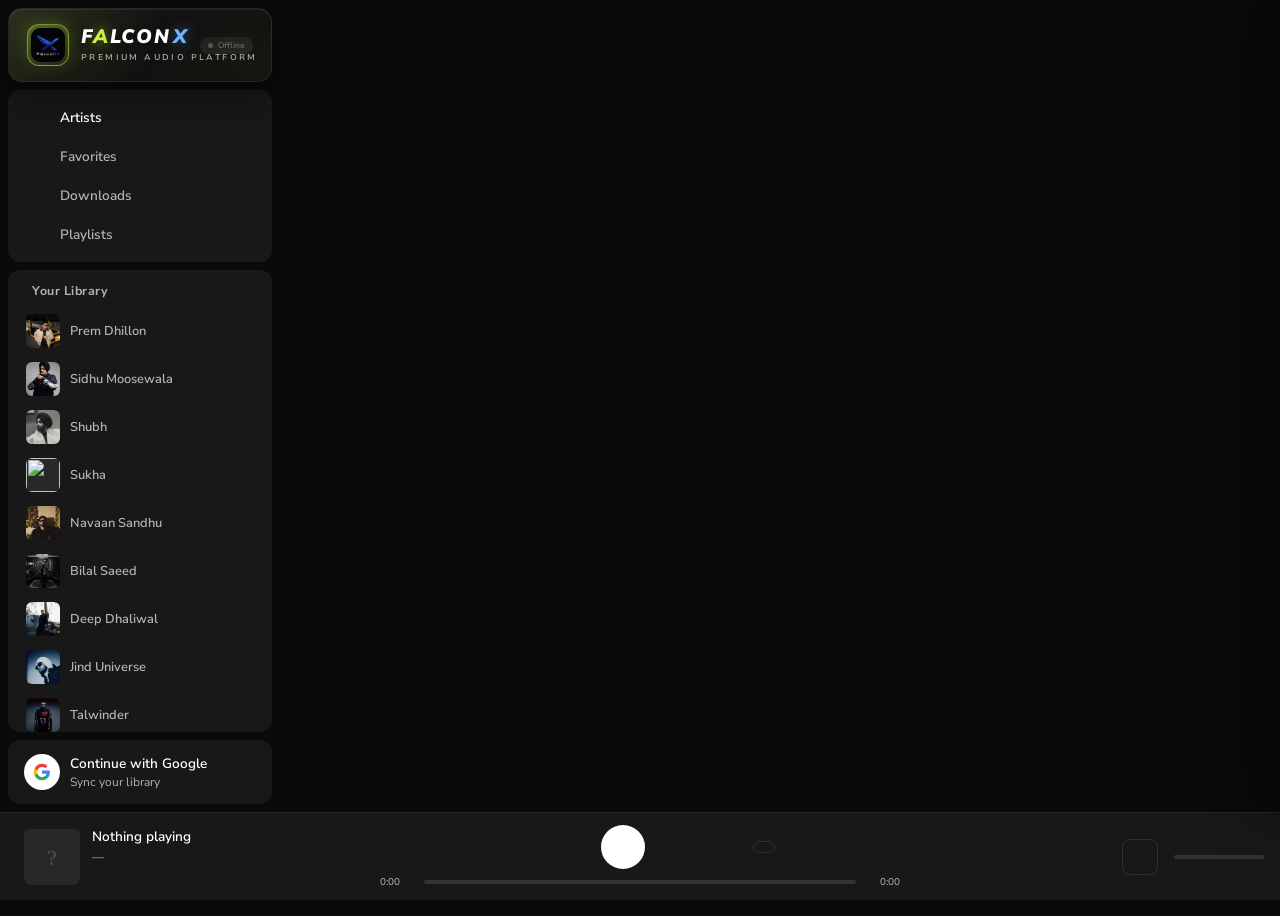
==== commit 1de48116: "updated website" ====
--- a/index.html
+++ b/index.html
@@ -318,12 +318,12 @@
             width: 16px;
             height: 16px;
         }
-
+        
         .nav-arrow-btn .lucide {
             width: 14px;
             height: 14px;
         }
-
+        
         .mobile-back-btn .lucide,
         .mfp-back-btn .lucide {
             width: 18px;
@@ -372,13 +372,13 @@
             width: 18px;
             height: 18px;
         }
-
+        
         .create-playlist-icon .lucide,
         .cover-ph .lucide {
             width: 18px;
             height: 18px;
         }
-
+        
         .sort-pill-icon .lucide,
         .sort-chevron .lucide,
         .fav-sort-icon .lucide,
@@ -386,12 +386,12 @@
             width: 12px;
             height: 12px;
         }
-
+        
         .continue-label .lucide {
             width: 13px;
             height: 13px;
         }
-
+        
         .ps-remove .lucide,
         .qp-item-rm .lucide {
             width: 13px;
@@ -2217,7 +2217,7 @@
             justify-content: center;
             opacity: .85;
         }
-
+        
         .sort-chevron {
             display: inline-flex;
             align-items: center;
@@ -2800,7 +2800,7 @@
             cursor: pointer;
             transition: background .12s;
         }
-
+        
         .add-to-playlist-dropdown button .lucide {
             width: 13px;
             height: 13px;
@@ -6193,7 +6193,8 @@
             <div class="player-song-main">
                 <div class="player-song-title" id="playerTitle">Nothing playing</div>
                 <div class="player-song-artist" id="playerArtist">—</div>
-                <div class="player-song-meta"><span class="offline-badge" id="offlineBadge"><i data-lucide="check" aria-hidden="true"></i><span>Offline</span></span></div>
+                <div class="player-song-meta"><span class="offline-badge" id="offlineBadge"><i data-lucide="check" aria-hidden="true"></i><span>Offline</span></span>
+                </div>
             </div>
             <div class="player-mobile-actions">
                 <button class="player-like" id="playerLikeBtn" onclick="togglePlayerLike()"><i data-lucide="heart" aria-hidden="true"></i></button>
@@ -6648,6 +6649,14 @@
                     title: "Eyes On Me",
                     file: "Sidhu Moosewala/Eyes On Me.mp3",
                     poster: "images/Eyes On Me.jpeg"
+                },{
+                    title: "0008",
+                    file: "Sidhu Moosewala/0008.mp3",
+                    poster: "images/0008.jpeg"
+                },{
+                    title: "Take Notes",
+                    file: "Sidhu Moosewala/Take Notes.mp3",
+                    poster: "images/0008.jpeg"
                 }, {
                     title: "Flop Song",
                     file: "Sidhu Moosewala/Flop Song.mp3",
@@ -9742,3 +9751,8 @@
 </body>
 
 </html>
+</button>
+</nav>
+</body>
+
+</html>
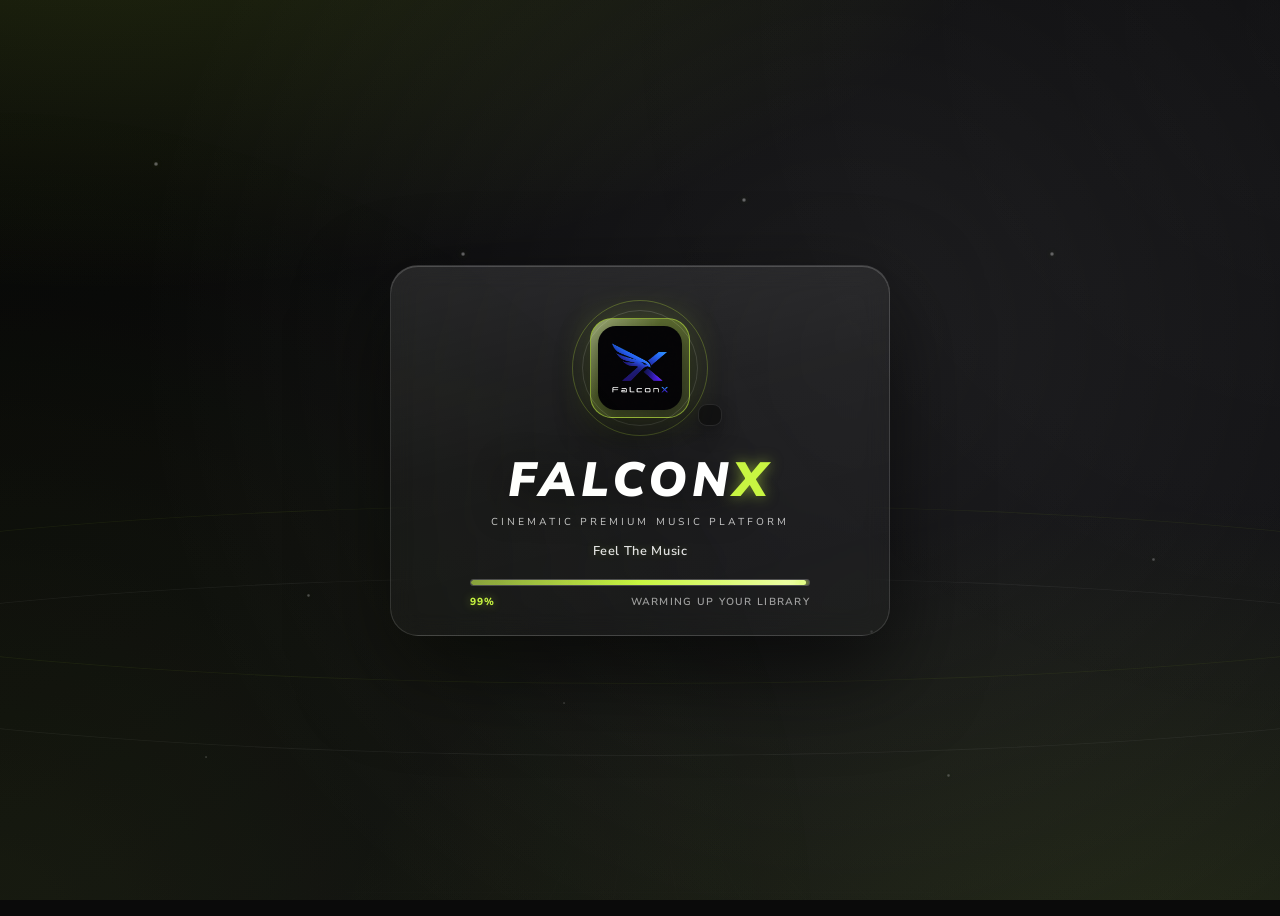
==== commit 9666f6f9: "Update index.html" ====
--- a/index.html
+++ b/index.html
@@ -6657,7 +6657,11 @@
                     title: "Take Notes",
                     file: "Sidhu Moosewala/Take Notes.mp3",
                     poster: "images/0008.jpeg"
-                }, {
+                },,{
+                    title: "Neal",
+                    file: "Sidhu Moosewala/Neal.mp3",
+                    poster: "images/0008.jpeg"
+                },{
                     title: "Flop Song",
                     file: "Sidhu Moosewala/Flop Song.mp3",
                     poster: "images/Flop.jpeg"
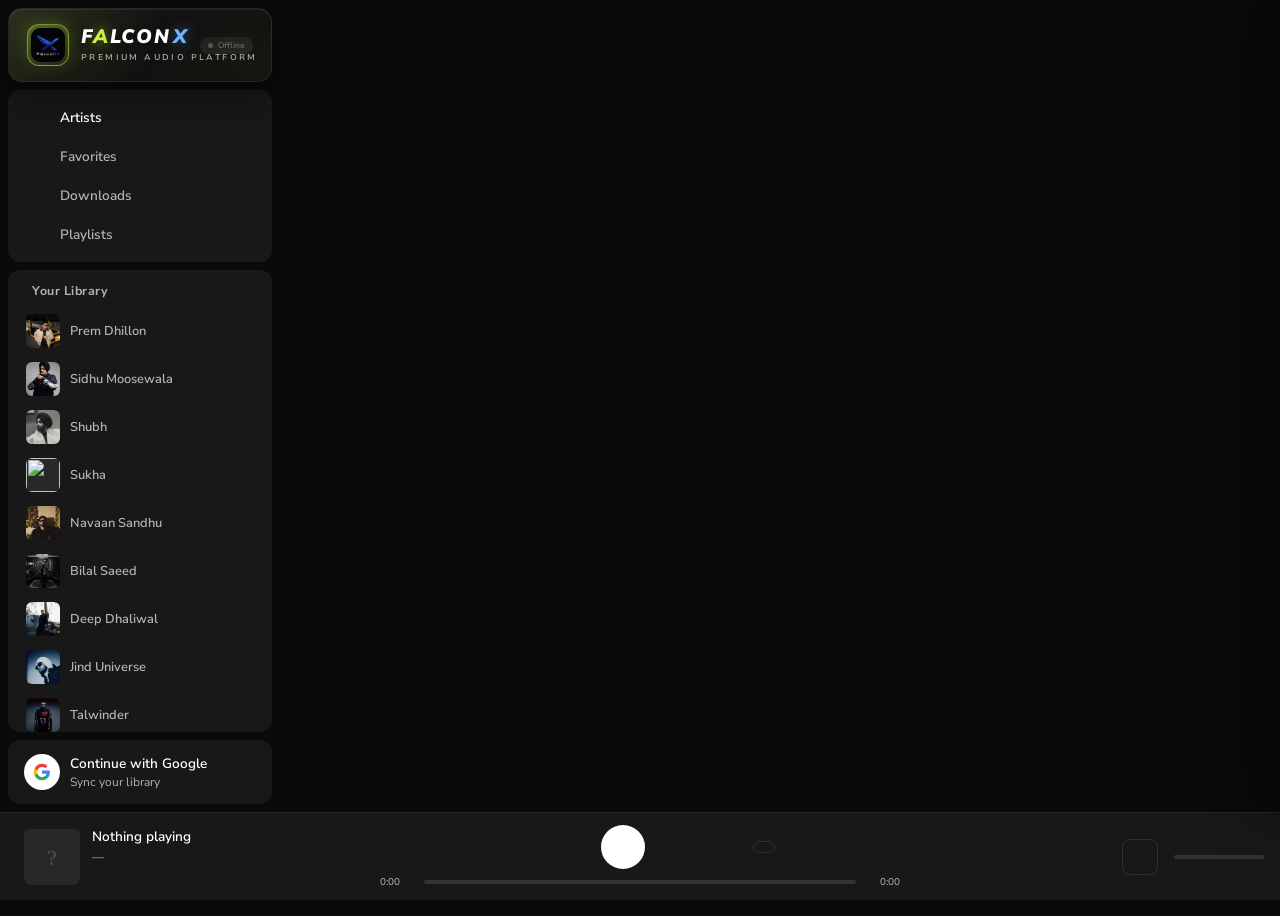
==== commit 7ff56156: "Update index.html" ====
--- a/index.html
+++ b/index.html
@@ -6657,10 +6657,18 @@
                     title: "Take Notes",
                     file: "Sidhu Moosewala/Take Notes.mp3",
                     poster: "images/0008.jpeg"
-                },,{
+                },{
                     title: "Neal",
                     file: "Sidhu Moosewala/Neal.mp3",
                     poster: "images/0008.jpeg"
+                },{
+                    title: "Same Beef",
+                    file: "Sidhu Moosewala/Same Beef.mp3",
+                    poster: "images/samebeef.jpeg"
+                },{
+                    title: "Warning Shots",
+                    file: "Sidhu Moosewala/Warning Shots.mp3",
+                    poster: "images/shot.jpeg"
                 },{
                     title: "Flop Song",
                     file: "Sidhu Moosewala/Flop Song.mp3",
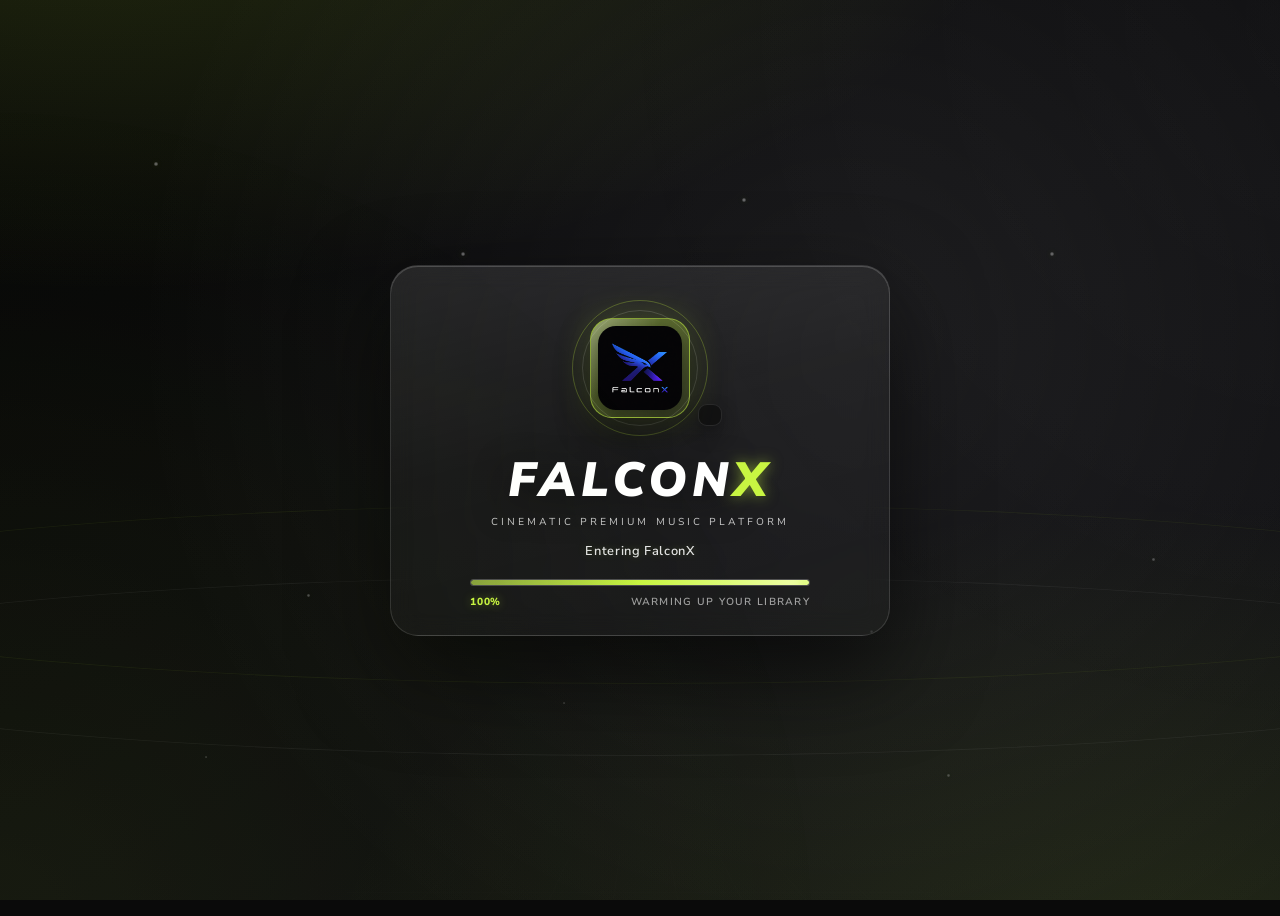
==== commit f46c57ff: "updated website" ====
--- a/index.html
+++ b/index.html
@@ -7295,6 +7295,10 @@
                     title: "Khayaal",
                     file: "Talwinder/Khayaal.mp3",
                     poster: "images/Khayaal.jpeg"
+                },{
+                    title: "Sajna Da Dil Torya",
+                    file: "Talwinder/Sajna.mp3",
+                    poster: "images/sajna.jpeg"
                 }]
             },
             amrindergill: {
